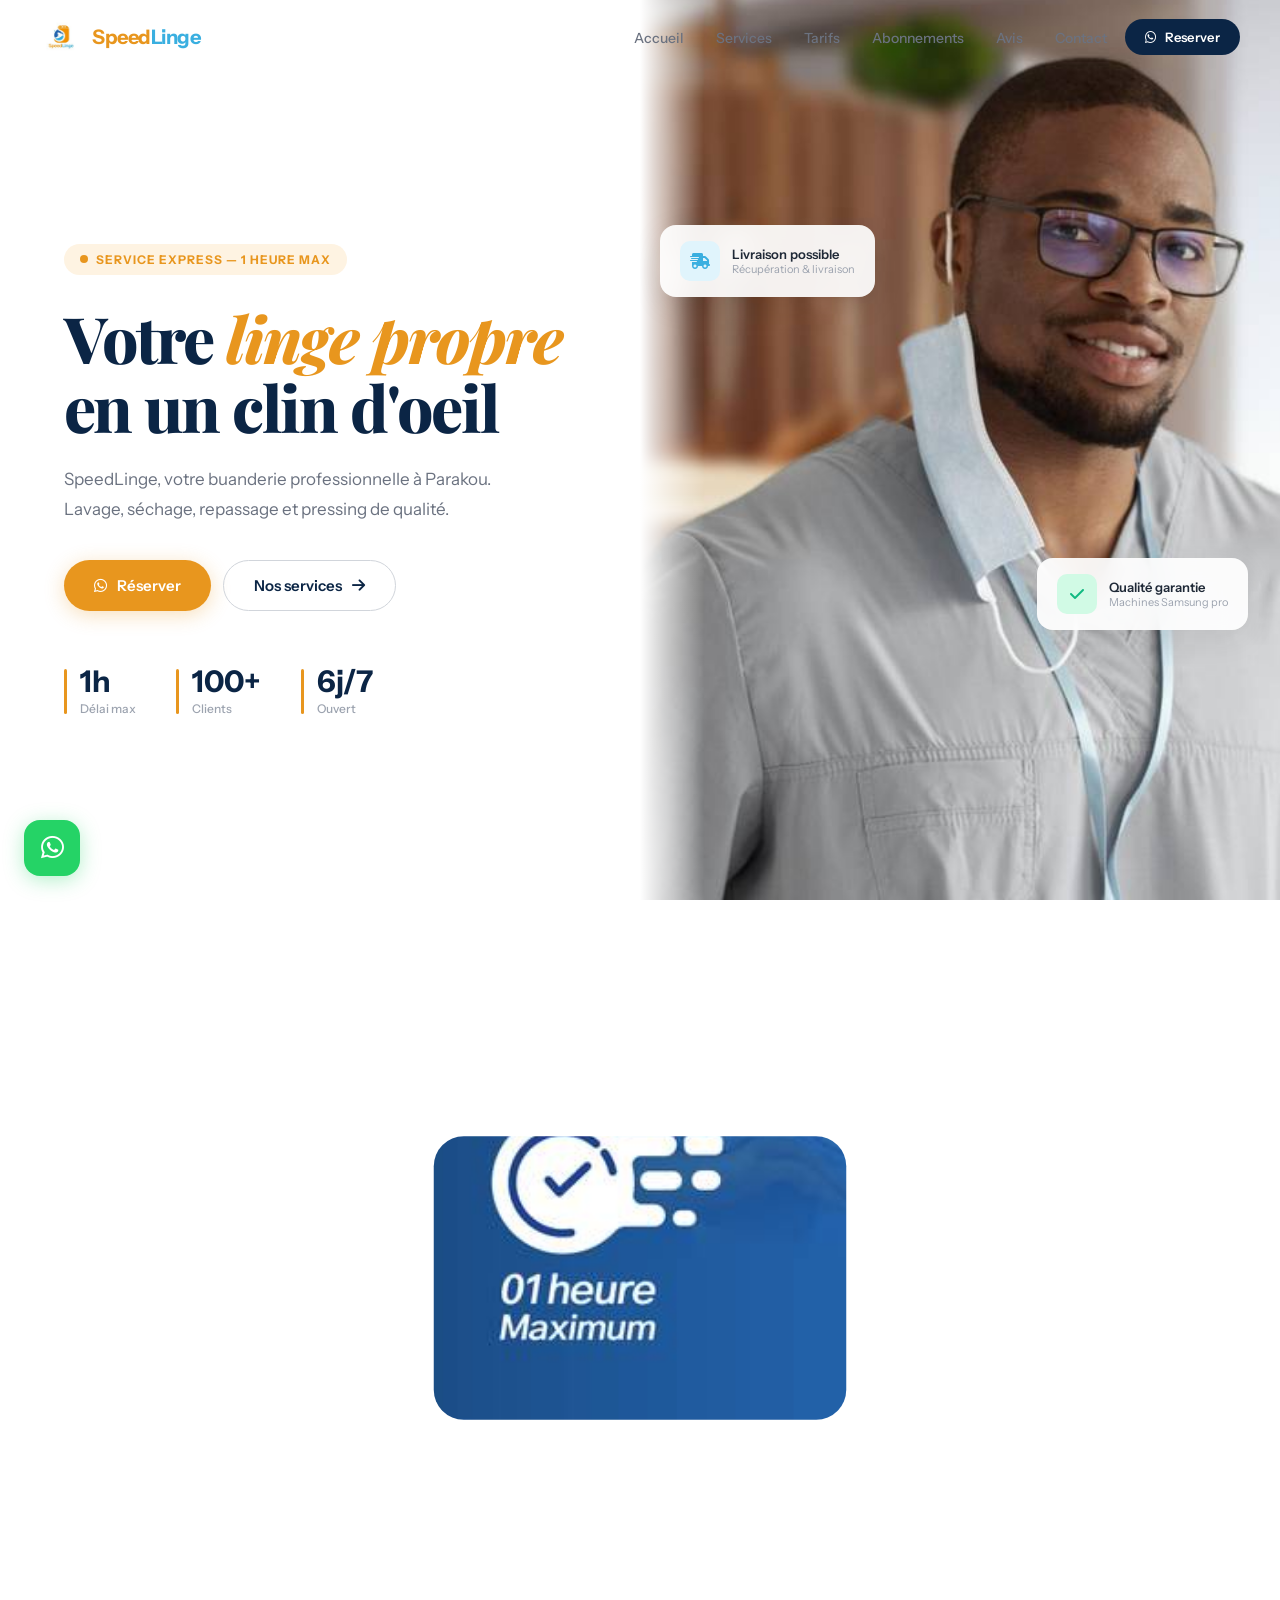
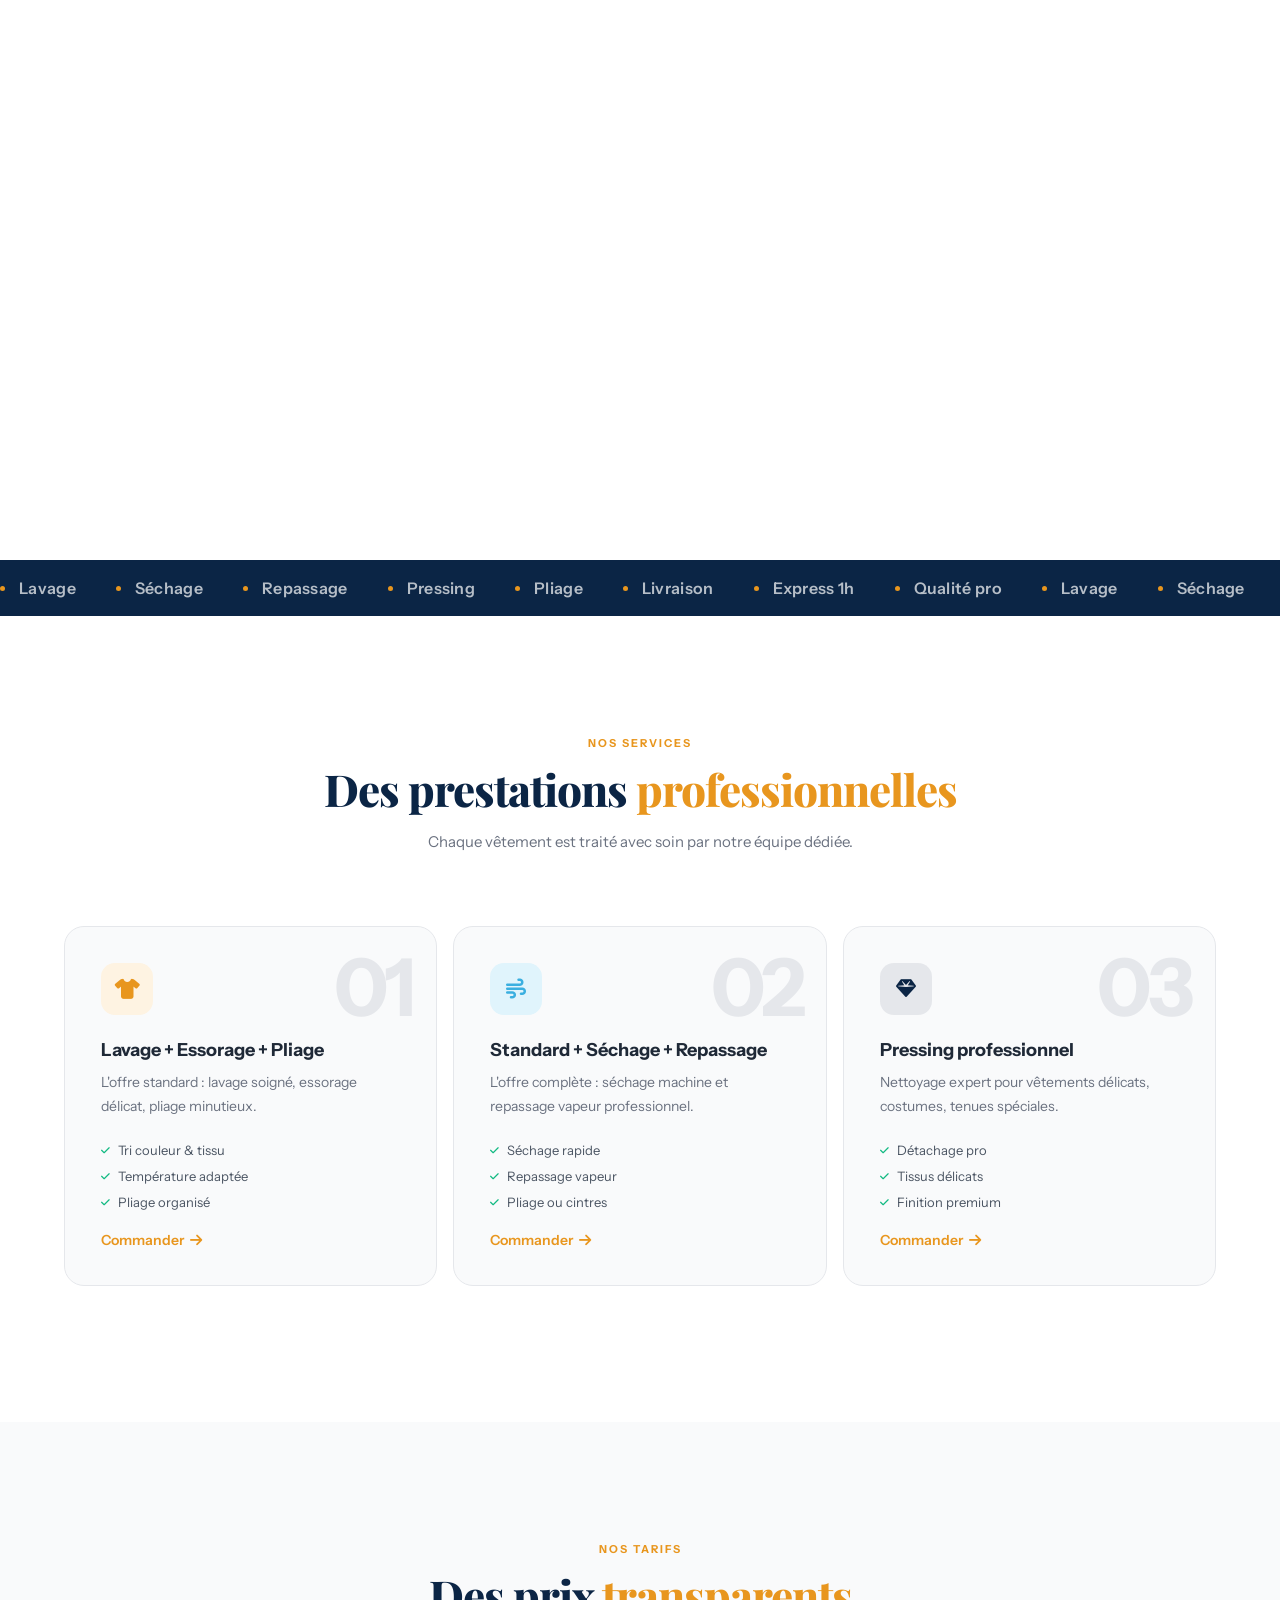
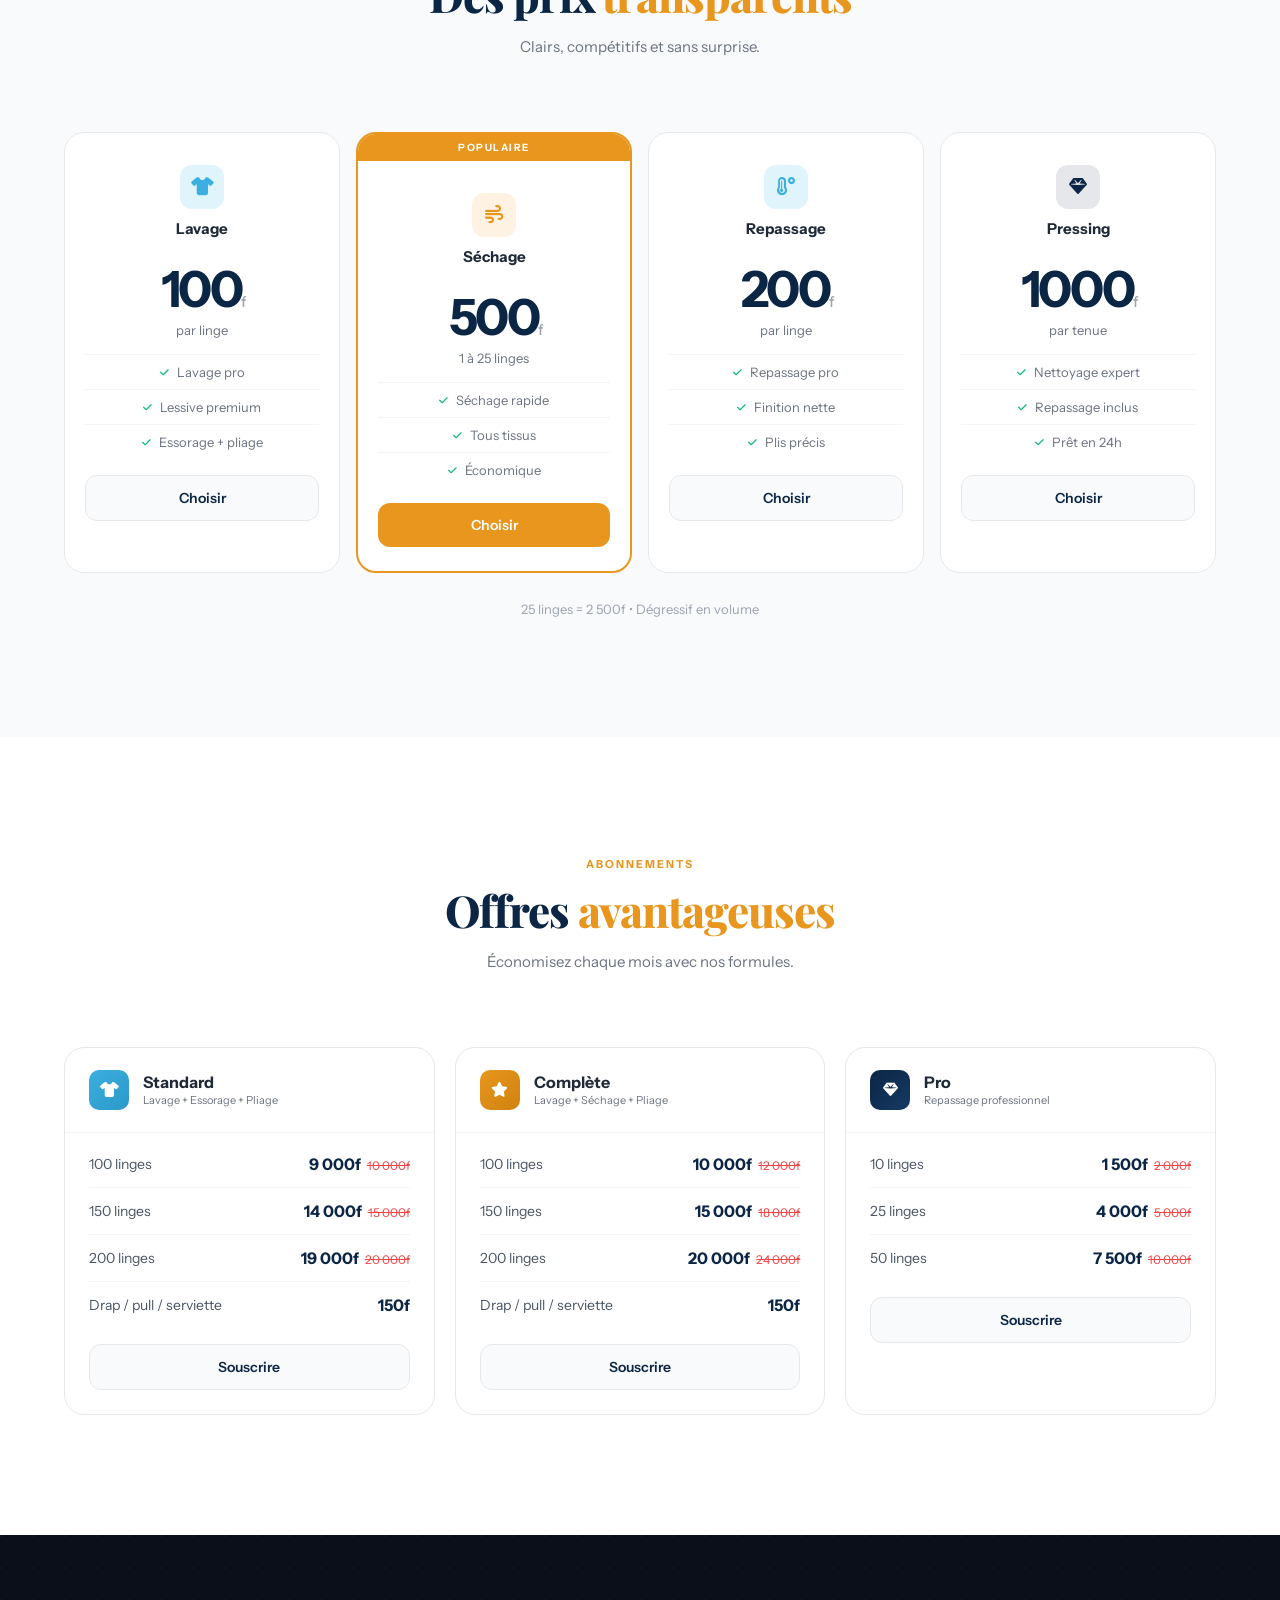
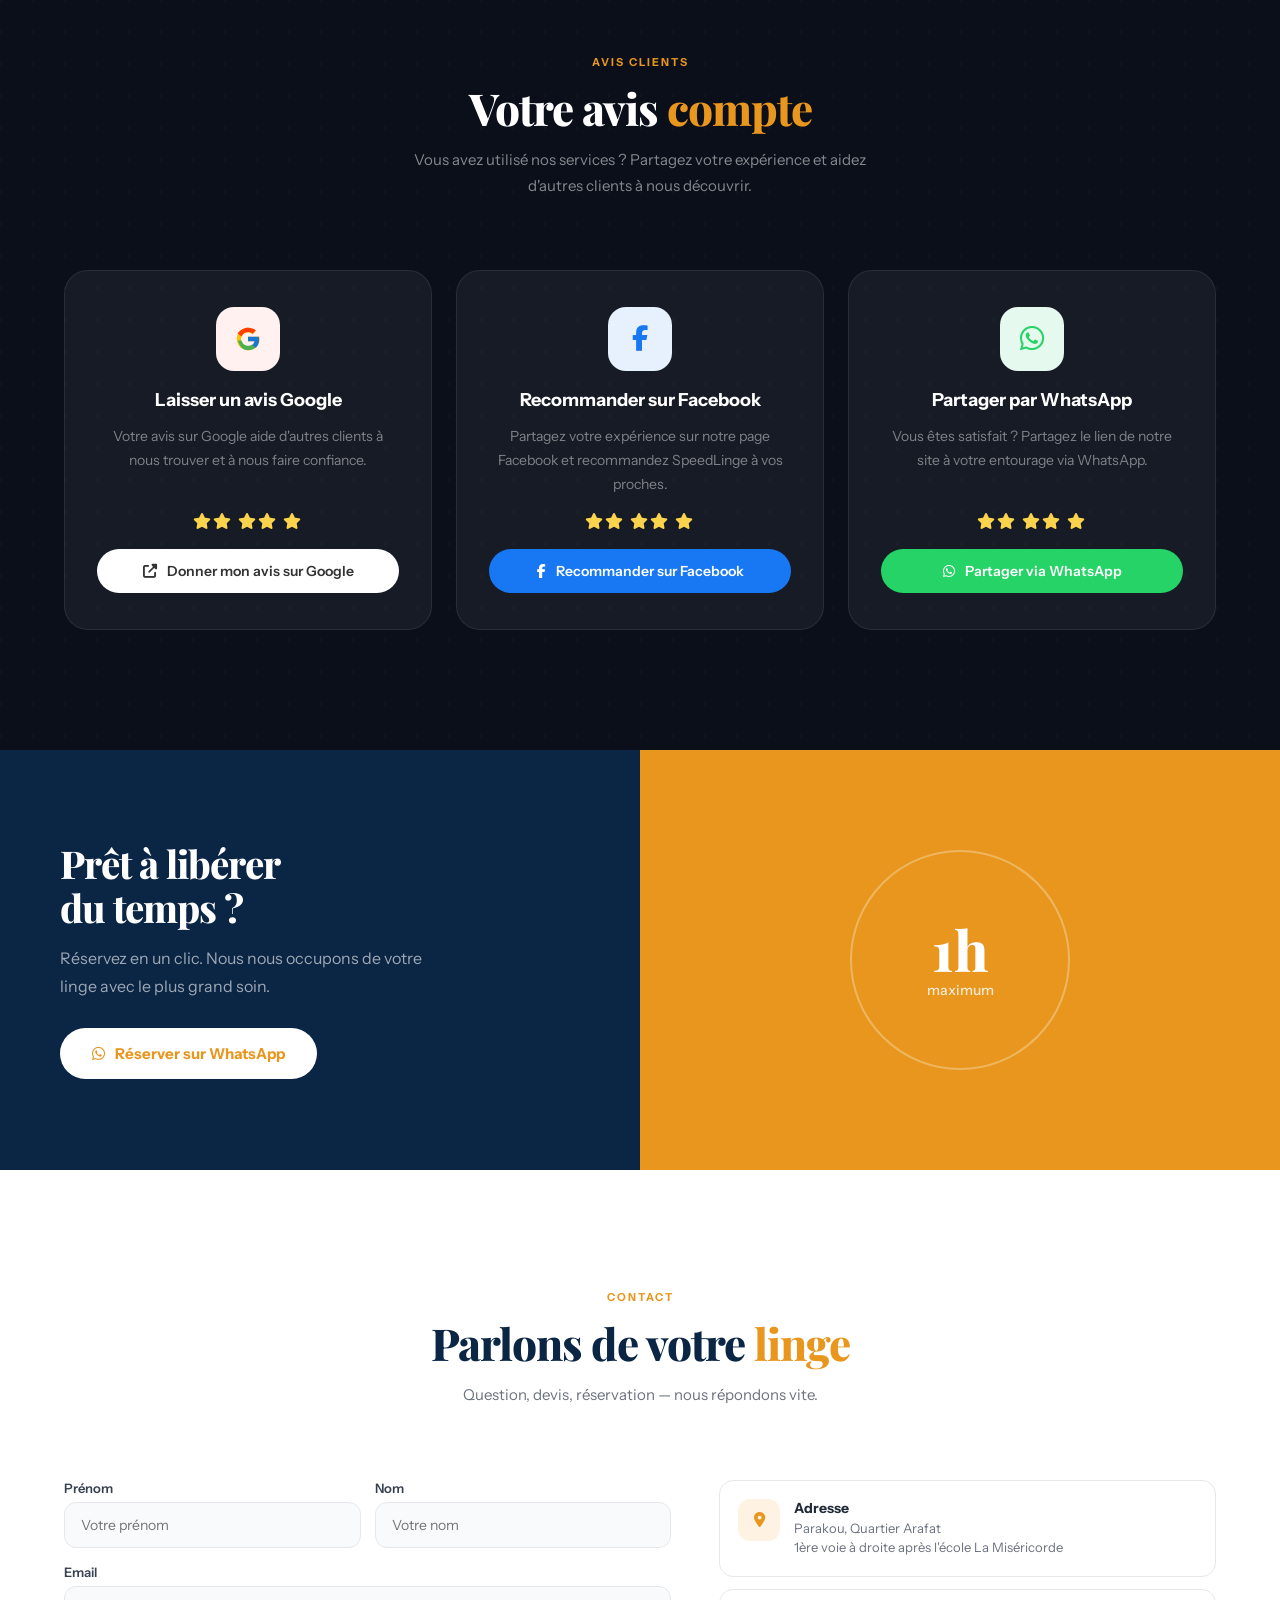
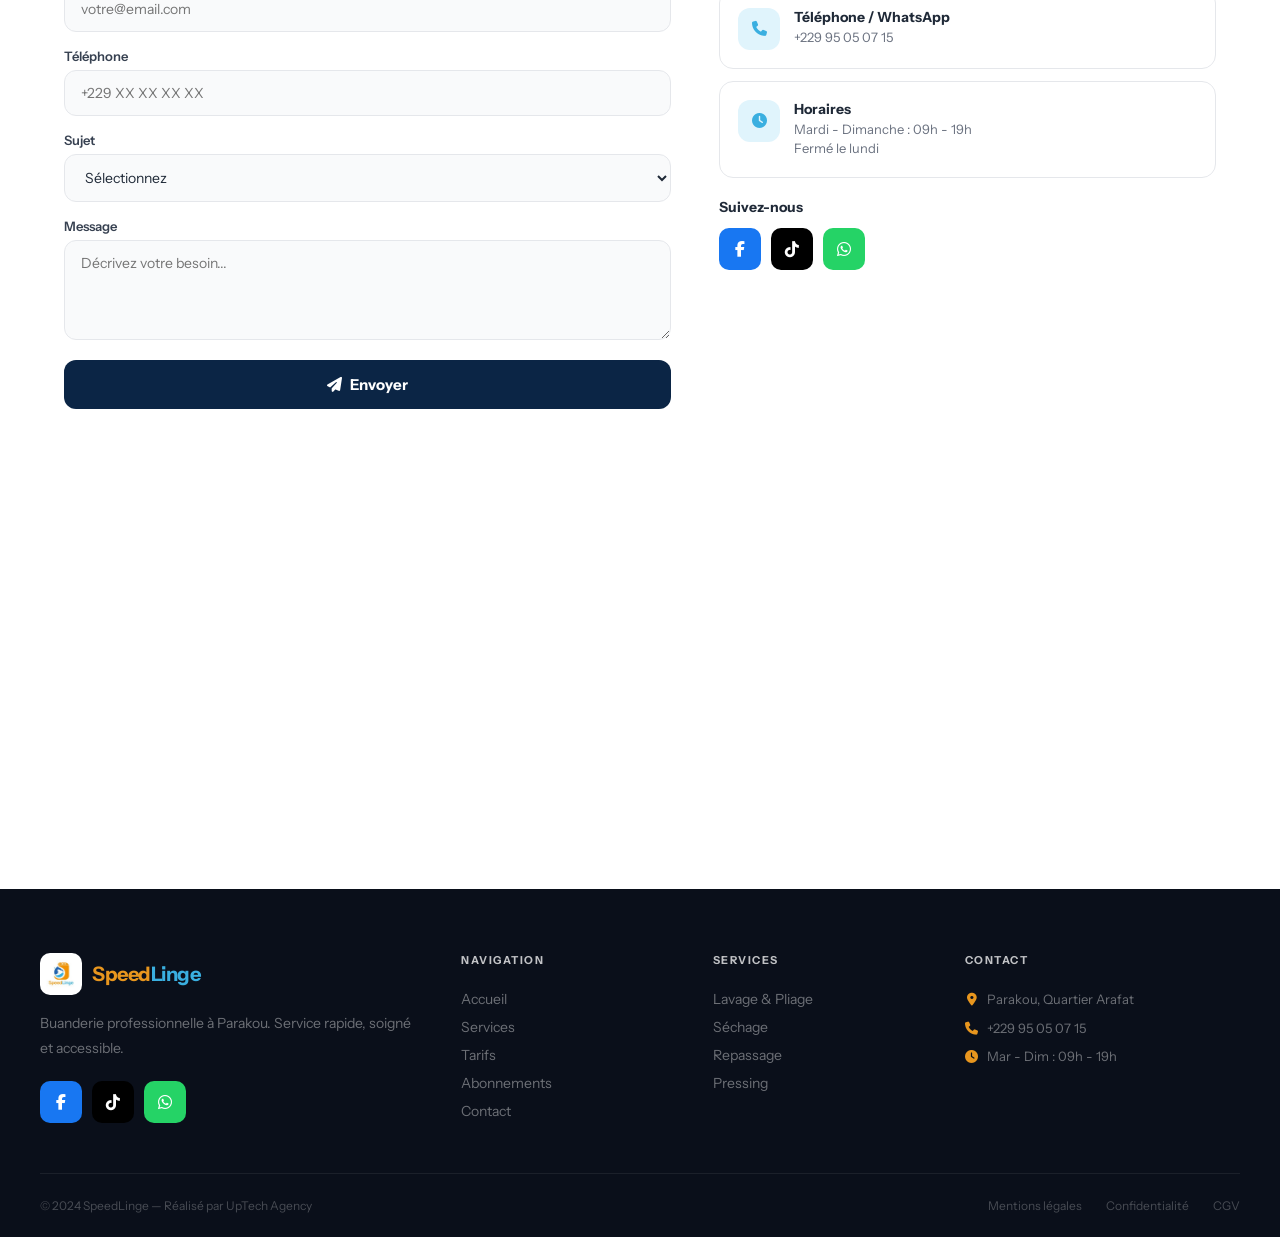
==== index.html @ 25ee7323 "Add complete SEO optimization - Full meta tags (description, keywords, robots, canonical) - Open Gra" ====
<!DOCTYPE html>
<html lang="fr">
<head>
    <meta charset="UTF-8">
    <meta name="viewport" content="width=device-width, initial-scale=1.0">

    <!-- SEO de base -->
    <title>SpeedLinge — Buanderie Professionnelle à Parakou | Lavage, Repassage, Pressing</title>
    <meta name="description" content="SpeedLinge, buanderie professionnelle à Parakou (Quartier Arafat). Lavage, séchage, repassage et pressing express en 1h max. Ouvert mar-dim 09h-19h. Appelez le +229 95 05 07 15.">
    <meta name="keywords" content="buanderie Parakou, lavage linge Parakou, repassage Parakou, pressing Parakou, blanchisserie Bénin, SpeedLinge, laverie Parakou, nettoyage vêtements Parakou">
    <meta name="author" content="SpeedLinge">
    <meta name="robots" content="index, follow">
    <link rel="canonical" href="https://speedlinge.netlify.app/">

    <!-- Open Graph (partage Facebook / WhatsApp) -->
    <meta property="og:type" content="business.business">
    <meta property="og:title" content="SpeedLinge — Buanderie Professionnelle à Parakou">
    <meta property="og:description" content="Lavage, séchage, repassage et pressing express en 1h max à Parakou. Service rapide, soigné et accessible. Réservez via WhatsApp.">
    <meta property="og:image" content="img/banner.jpg">
    <meta property="og:url" content="https://speedlinge.netlify.app/">
    <meta property="og:locale" content="fr_BJ">
    <meta property="og:site_name" content="SpeedLinge">
    <meta property="business:contact_data:street_address" content="Quartier Arafat, 1ère voie à droite après l'école La Miséricorde">
    <meta property="business:contact_data:locality" content="Parakou">
    <meta property="business:contact_data:country_name" content="Bénin">
    <meta property="business:contact_data:phone_number" content="+22995050715">

    <!-- Twitter Card -->
    <meta name="twitter:card" content="summary_large_image">
    <meta name="twitter:title" content="SpeedLinge — Buanderie Professionnelle à Parakou">
    <meta name="twitter:description" content="Lavage, repassage et pressing express en 1h à Parakou. Réservez via WhatsApp.">
    <meta name="twitter:image" content="img/banner.jpg">

    <!-- Géolocalisation -->
    <meta name="geo.region" content="BJ">
    <meta name="geo.placename" content="Parakou, Bénin">
    <meta name="geo.position" content="9.334529841820128;2.6487189933049846">
    <meta name="ICBM" content="9.334529841820128, 2.6487189933049846">

    <!-- Schema.org JSON-LD (rich results Google) -->
    <script type="application/ld+json">
    {
        "@context": "https://schema.org",
        "@type": "LocalBusiness",
        "name": "SpeedLinge",
        "description": "Buanderie professionnelle à Parakou. Lavage, séchage, repassage et pressing express en 1h maximum.",
        "url": "https://speedlinge.netlify.app/",
        "logo": "https://speedlinge.netlify.app/img/logo.jpg",
        "image": "https://speedlinge.netlify.app/img/banner.jpg",
        "telephone": "+22995050715",
        "priceRange": "100f - 1000f",
        "currenciesAccepted": "XOF",
        "paymentAccepted": "Cash, Mobile Money",
        "address": {
            "@type": "PostalAddress",
            "streetAddress": "Quartier Arafat, 1ère voie à droite après l'école La Miséricorde",
            "addressLocality": "Parakou",
            "addressCountry": "BJ"
        },
        "geo": {
            "@type": "GeoCoordinates",
            "latitude": 9.334529841820128,
            "longitude": 2.6487189933049846
        },
        "openingHoursSpecification": [
            {
                "@type": "OpeningHoursSpecification",
                "dayOfWeek": ["Tuesday","Wednesday","Thursday","Friday","Saturday","Sunday"],
                "opens": "09:00",
                "closes": "19:00"
            }
        ],
        "sameAs": [
            "https://www.facebook.com/share/p/16MGniivCP/",
            "https://www.tiktok.com/@speedlinge"
        ],
        "hasMap": "https://www.google.com/maps?q=9.334529841820128,2.6487189933049846"
    }
    </script>

    <!-- Fonts -->
    <link rel="preconnect" href="https://fonts.googleapis.com">
    <link href="https://fonts.googleapis.com/css2?family=Instrument+Sans:wght@400;500;600;700&family=Playfair+Display:ital,wght@0,700;0,800;0,900;1,700;1,800&display=swap" rel="stylesheet">

    <!-- Icons -->
    <link rel="stylesheet" href="https://cdnjs.cloudflare.com/ajax/libs/font-awesome/6.5.0/css/all.min.css">

    <!-- Styles -->
    <link rel="stylesheet" href="css/style.css">

    <!-- Preload images critiques -->
    <link rel="preload" as="image" href="img/promo.jpg">
    <link rel="preload" as="image" href="img/logo.jpg">
</head>
<body>

<!-- ============================================
     NAV
     ============================================ -->
<nav id="nav">
    <div class="nav-c">
        <a href="#top" class="n-logo">
            <div class="n-logo-ic">
                <img src="img/logo.jpg" alt="SpeedLinge Logo">
            </div>
            <div class="n-logo-t"><b>Speed</b><span>Linge</span></div>
        </a>
        <ul class="n-links">
            <li><a href="#top">Accueil</a></li>
            <li><a href="#services">Services</a></li>
            <li><a href="#tarifs">Tarifs</a></li>
            <li><a href="#abo">Abonnements</a></li>
            <li><a href="#avis">Avis</a></li>
            <li><a href="#contact">Contact</a></li>
            <li>
                <a href="https://wa.me/22995050715?text=Bonjour%20SpeedLinge%2C%20reservation."
                   target="_blank"
                   class="n-cta">
                    <i class="fab fa-whatsapp"></i> Reserver
                </a>
            </li>
        </ul>
        <button class="ham" id="ham"><i class="fas fa-bars"></i></button>
    </div>
</nav>

<!-- Overlay + Drawer mobile -->
<div class="m-overlay" id="m-ov"></div>
<div class="m-drawer" id="m-dr">
    <div class="m-drawer-top">
        <div class="n-logo-t"><b>Speed</b><span>Linge</span></div>
        <button class="m-x" id="m-x"><i class="fas fa-xmark"></i></button>
    </div>
    <a href="#top">Accueil</a>
    <a href="#services">Services</a>
    <a href="#tarifs">Tarifs</a>
    <a href="#abo">Abonnements</a>
    <a href="#avis">Avis</a>
    <a href="#contact">Contact</a>
    <a href="https://wa.me/22995050715?text=Bonjour%20SpeedLinge%2C%20reservation."
       target="_blank"
       class="m-cta">
        <i class="fab fa-whatsapp"></i> Reserver
    </a>
</div>

<!-- ============================================
     HERO
     ============================================ -->
<section class="hero" id="top">
    <div class="hero-left">
        <div class="hero-tag">
            <div class="pulse-dot"></div>
            Service express — 1 heure max
        </div>
        <h1>Votre <em>linge propre</em><br>en un clin d'oeil</h1>
        <p class="hero-p">
            SpeedLinge, votre buanderie professionnelle à Parakou.
            Lavage, séchage, repassage et pressing de qualité.
        </p>
        <div class="hero-btns">
            <a href="https://wa.me/22995050715?text=Bonjour%20SpeedLinge%2C%20reservation."
               target="_blank"
               class="btn btn-o">
                <i class="fab fa-whatsapp"></i> Réserver
            </a>
            <a href="#services" class="btn btn-g">
                Nos services <i class="fas fa-arrow-right"></i>
            </a>
        </div>
        <div class="hero-stats">
            <div class="h-stat">
                <div class="h-stat-v">1h</div>
                <div class="h-stat-l">Délai max</div>
            </div>
            <div class="h-stat">
                <div class="h-stat-v">100+</div>
                <div class="h-stat-l">Clients</div>
            </div>
            <div class="h-stat">
                <div class="h-stat-v">6j/7</div>
                <div class="h-stat-l">Ouvert</div>
            </div>
        </div>
    </div>

    <div class="hero-right">
        <div class="hero-img-wrap">
            <img class="hero-img" src="img/promo.jpg" alt="SpeedLinge - Service professionnel">
            <div class="hero-img-overlay"></div>
        </div>
        <div class="hero-float f1">
            <div class="hf-ic green"><i class="fas fa-check"></i></div>
            <div>
                <div class="hf-t">Qualité garantie</div>
                <div class="hf-s">Machines Samsung pro</div>
            </div>
        </div>
        <div class="hero-float f2">
            <div class="hf-ic blue"><i class="fas fa-truck-fast"></i></div>
            <div>
                <div class="hf-t">Livraison possible</div>
                <div class="hf-s">Récupération & livraison</div>
            </div>
        </div>
    </div>
</section>

<!-- ============================================
     SCROLL REVEAL
     ============================================ -->
<div class="sr-section" id="sr">
    <div class="sr-sticky">
        <div class="sr-frame">
            <img class="sr-img"
                 id="sr-img"
                 src="img/banner.jpg"
                 alt="SpeedLinge - Service de Lavage et Repassage"
                 loading="lazy">
            <div class="sr-over" id="sr-over">
                <h2>Un service qui change<br>votre quotidien</h2>
                <p>Machines professionnelles, produits premium, équipe dédiée. Votre linge mérite le meilleur.</p>
                <div class="sr-badge"><i class="fas fa-stopwatch"></i> 01h maximum</div>
            </div>
        </div>
    </div>
</div>

<!-- ============================================
     MARQUEE
     ============================================ -->
<div class="marquee">
    <div class="mq-track">
        <div class="mq-item"><span class="d"></span>Lavage</div>
        <div class="mq-item"><span class="d"></span>Séchage</div>
        <div class="mq-item"><span class="d"></span>Repassage</div>
        <div class="mq-item"><span class="d"></span>Pressing</div>
        <div class="mq-item"><span class="d"></span>Pliage</div>
        <div class="mq-item"><span class="d"></span>Livraison</div>
        <div class="mq-item"><span class="d"></span>Express 1h</div>
        <div class="mq-item"><span class="d"></span>Qualité pro</div>
        <!-- Duplicate pour boucle infinie -->
        <div class="mq-item"><span class="d"></span>Lavage</div>
        <div class="mq-item"><span class="d"></span>Séchage</div>
        <div class="mq-item"><span class="d"></span>Repassage</div>
        <div class="mq-item"><span class="d"></span>Pressing</div>
        <div class="mq-item"><span class="d"></span>Pliage</div>
        <div class="mq-item"><span class="d"></span>Livraison</div>
        <div class="mq-item"><span class="d"></span>Express 1h</div>
        <div class="mq-item"><span class="d"></span>Qualité pro</div>
    </div>
</div>

<!-- ============================================
     SERVICES
     ============================================ -->
<section class="sec" id="services">
    <div class="ctn">
        <div class="sec-top">
            <div class="sec-tag">Nos services</div>
            <h2 class="sec-h">Des prestations <span class="o">professionnelles</span></h2>
            <p class="sec-p">Chaque vêtement est traité avec soin par notre équipe dédiée.</p>
        </div>
        <div class="bento">
            <!-- Service 01 -->
            <div class="b-card b1 rv">
                <div class="b-num">01</div>
                <div class="b-ic o"><i class="fas fa-shirt"></i></div>
                <h3>Lavage + Essorage + Pliage</h3>
                <p>L'offre standard : lavage soigné, essorage délicat, pliage minutieux.</p>
                <ul class="b-feat">
                    <li><i class="fas fa-check"></i>Tri couleur & tissu</li>
                    <li><i class="fas fa-check"></i>Température adaptée</li>
                    <li><i class="fas fa-check"></i>Pliage organisé</li>
                </ul>
                <a href="https://wa.me/22995050715?text=Option%20standard%20SVP"
                   target="_blank"
                   class="b-link">
                    Commander <i class="fas fa-arrow-right"></i>
                </a>
            </div>
            <!-- Service 02 -->
            <div class="b-card b2 rv d1">
                <div class="b-num">02</div>
                <div class="b-ic b"><i class="fas fa-wind"></i></div>
                <h3>Standard + Séchage + Repassage</h3>
                <p>L'offre complète : séchage machine et repassage vapeur professionnel.</p>
                <ul class="b-feat">
                    <li><i class="fas fa-check"></i>Séchage rapide</li>
                    <li><i class="fas fa-check"></i>Repassage vapeur</li>
                    <li><i class="fas fa-check"></i>Pliage ou cintres</li>
                </ul>
                <a href="https://wa.me/22995050715?text=Option%20complete%20SVP"
                   target="_blank"
                   class="b-link">
                    Commander <i class="fas fa-arrow-right"></i>
                </a>
            </div>
            <!-- Service 03 -->
            <div class="b-card b3 rv d2">
                <div class="b-num">03</div>
                <div class="b-ic d"><i class="fas fa-gem"></i></div>
                <h3>Pressing professionnel</h3>
                <p>Nettoyage expert pour vêtements délicats, costumes, tenues spéciales.</p>
                <ul class="b-feat">
                    <li><i class="fas fa-check"></i>Détachage pro</li>
                    <li><i class="fas fa-check"></i>Tissus délicats</li>
                    <li><i class="fas fa-check"></i>Finition premium</li>
                </ul>
                <a href="https://wa.me/22995050715?text=Pressing%20SVP"
                   target="_blank"
                   class="b-link">
                    Commander <i class="fas fa-arrow-right"></i>
                </a>
            </div>
        </div>
    </div>
</section>

<!-- ============================================
     TARIFS
     ============================================ -->
<section class="sec bg-s" id="tarifs">
    <div class="ctn">
        <div class="sec-top">
            <div class="sec-tag">Nos tarifs</div>
            <h2 class="sec-h">Des prix <span class="o">transparents</span></h2>
            <p class="sec-p">Clairs, compétitifs et sans surprise.</p>
        </div>
        <div class="pr-grid">
            <!-- Lavage -->
            <div class="pr-c rv">
                <div class="pr-top">
                    <div class="pr-ic"><i class="fas fa-shirt"></i></div>
                    <h3>Lavage</h3>
                </div>
                <div class="pr-price">
                    <div class="pr-v">100<span class="pr-u">f</span></div>
                    <div class="pr-per">par linge</div>
                </div>
                <ul class="pr-list">
                    <li><i class="fas fa-check"></i>Lavage pro</li>
                    <li><i class="fas fa-check"></i>Lessive premium</li>
                    <li><i class="fas fa-check"></i>Essorage + pliage</li>
                </ul>
                <div class="pr-btn-w">
                    <a href="https://wa.me/22995050715?text=Lavage%20SVP"
                       target="_blank"
                       class="pr-btn pr-ghost">Choisir</a>
                </div>
            </div>
            <!-- Séchage (populaire) -->
            <div class="pr-c pop rv d1">
                <div class="pr-pop">POPULAIRE</div>
                <div class="pr-top">
                    <div class="pr-ic" style="background:var(--orange-l);color:var(--orange)">
                        <i class="fas fa-wind"></i>
                    </div>
                    <h3>Séchage</h3>
                </div>
                <div class="pr-price">
                    <div class="pr-v">500<span class="pr-u">f</span></div>
                    <div class="pr-per">1 à 25 linges</div>
                </div>
                <ul class="pr-list">
                    <li><i class="fas fa-check"></i>Séchage rapide</li>
                    <li><i class="fas fa-check"></i>Tous tissus</li>
                    <li><i class="fas fa-check"></i>Économique</li>
                </ul>
                <div class="pr-btn-w">
                    <a href="https://wa.me/22995050715?text=S%C3%A9chage%20SVP"
                       target="_blank"
                       class="pr-btn pr-fill">Choisir</a>
                </div>
            </div>
            <!-- Repassage -->
            <div class="pr-c rv d2">
                <div class="pr-top">
                    <div class="pr-ic"><i class="fas fa-temperature-high"></i></div>
                    <h3>Repassage</h3>
                </div>
                <div class="pr-price">
                    <div class="pr-v">200<span class="pr-u">f</span></div>
                    <div class="pr-per">par linge</div>
                </div>
                <ul class="pr-list">
                    <li><i class="fas fa-check"></i>Repassage pro</li>
                    <li><i class="fas fa-check"></i>Finition nette</li>
                    <li><i class="fas fa-check"></i>Plis précis</li>
                </ul>
                <div class="pr-btn-w">
                    <a href="https://wa.me/22995050715?text=Repassage%20SVP"
                       target="_blank"
                       class="pr-btn pr-ghost">Choisir</a>
                </div>
            </div>
            <!-- Pressing -->
            <div class="pr-c rv d3">
                <div class="pr-top">
                    <div class="pr-ic" style="background:var(--g2);color:var(--navy)">
                        <i class="fas fa-gem"></i>
                    </div>
                    <h3>Pressing</h3>
                </div>
                <div class="pr-price">
                    <div class="pr-v">1000<span class="pr-u">f</span></div>
                    <div class="pr-per">par tenue</div>
                </div>
                <ul class="pr-list">
                    <li><i class="fas fa-check"></i>Nettoyage expert</li>
                    <li><i class="fas fa-check"></i>Repassage inclus</li>
                    <li><i class="fas fa-check"></i>Prêt en 24h</li>
                </ul>
                <div class="pr-btn-w">
                    <a href="https://wa.me/22995050715?text=Pressing%20SVP"
                       target="_blank"
                       class="pr-btn pr-ghost">Choisir</a>
                </div>
            </div>
        </div>
        <p class="pr-note">25 linges = 2 500f &bull; Dégressif en volume</p>
    </div>
</section>

<!-- ============================================
     ABONNEMENTS
     ============================================ -->
<section class="sec" id="abo">
    <div class="ctn">
        <div class="sec-top">
            <div class="sec-tag">Abonnements</div>
            <h2 class="sec-h">Offres <span class="o">avantageuses</span></h2>
            <p class="sec-p">Économisez chaque mois avec nos formules.</p>
        </div>
        <div class="abo-g">
            <!-- Standard -->
            <div class="abo-c rv">
                <div class="abo-h">
                    <div class="abo-ic ab"><i class="fas fa-shirt"></i></div>
                    <div>
                        <h3>Standard</h3>
                        <span>Lavage + Essorage + Pliage</span>
                    </div>
                </div>
                <div class="abo-b">
                    <div class="abo-r">
                        <span class="abo-l">100 linges</span>
                        <div><span class="abo-v">9 000f</span><span class="abo-old">10 000f</span></div>
                    </div>
                    <div class="abo-r">
                        <span class="abo-l">150 linges</span>
                        <div><span class="abo-v">14 000f</span><span class="abo-old">15 000f</span></div>
                    </div>
                    <div class="abo-r">
                        <span class="abo-l">200 linges</span>
                        <div><span class="abo-v">19 000f</span><span class="abo-old">20 000f</span></div>
                    </div>
                    <div class="abo-r">
                        <span class="abo-l">Drap / pull / serviette</span>
                        <div><span class="abo-v">150f</span></div>
                    </div>
                    <a href="https://wa.me/22995050715?text=Abo%20Standard"
                       target="_blank"
                       class="abo-btn">Souscrire</a>
                </div>
            </div>
            <!-- Complète -->
            <div class="abo-c rv d1">
                <div class="abo-h">
                    <div class="abo-ic ao"><i class="fas fa-star"></i></div>
                    <div>
                        <h3>Complète</h3>
                        <span>Lavage + Séchage + Pliage</span>
                    </div>
                </div>
                <div class="abo-b">
                    <div class="abo-r">
                        <span class="abo-l">100 linges</span>
                        <div><span class="abo-v">10 000f</span><span class="abo-old">12 000f</span></div>
                    </div>
                    <div class="abo-r">
                        <span class="abo-l">150 linges</span>
                        <div><span class="abo-v">15 000f</span><span class="abo-old">18 000f</span></div>
                    </div>
                    <div class="abo-r">
                        <span class="abo-l">200 linges</span>
                        <div><span class="abo-v">20 000f</span><span class="abo-old">24 000f</span></div>
                    </div>
                    <div class="abo-r">
                        <span class="abo-l">Drap / pull / serviette</span>
                        <div><span class="abo-v">150f</span></div>
                    </div>
                    <a href="https://wa.me/22995050715?text=Abo%20Complet"
                       target="_blank"
                       class="abo-btn">Souscrire</a>
                </div>
            </div>
            <!-- Pro -->
            <div class="abo-c rv d2">
                <div class="abo-h">
                    <div class="abo-ic ad"><i class="fas fa-gem"></i></div>
                    <div>
                        <h3>Pro</h3>
                        <span>Repassage professionnel</span>
                    </div>
                </div>
                <div class="abo-b">
                    <div class="abo-r">
                        <span class="abo-l">10 linges</span>
                        <div><span class="abo-v">1 500f</span><span class="abo-old">2 000f</span></div>
                    </div>
                    <div class="abo-r">
                        <span class="abo-l">25 linges</span>
                        <div><span class="abo-v">4 000f</span><span class="abo-old">5 000f</span></div>
                    </div>
                    <div class="abo-r">
                        <span class="abo-l">50 linges</span>
                        <div><span class="abo-v">7 500f</span><span class="abo-old">10 000f</span></div>
                    </div>
                    <a href="https://wa.me/22995050715?text=Abo%20Pro"
                       target="_blank"
                       class="abo-btn">Souscrire</a>
                </div>
            </div>
        </div>
    </div>
</section>

<!-- ============================================
     AVIS CLIENTS
     ============================================ -->
<section class="sec testi" id="avis">
    <div class="testi-pat"></div>
    <div class="ctn">
        <div class="sec-top">
            <div class="sec-tag" style="color:var(--orange)">Avis clients</div>
            <h2 class="sec-h" style="color:#fff">Votre avis <span class="o">compte</span></h2>
            <p class="sec-p" style="color:rgba(255,255,255,.5)">
                Vous avez utilisé nos services ? Partagez votre expérience et aidez d'autres clients à nous découvrir.
            </p>
        </div>
        <div class="review-grid rv">
            <!-- Carte Google -->
            <div class="review-card">
                <div class="review-icon" style="background:#fff1f0">
                    <svg width="28" height="28" viewBox="0 0 48 48" fill="none" xmlns="http://www.w3.org/2000/svg">
                        <path d="M43.6 20.1H24v7.6h11.2c-1.1 5.4-5.8 9.3-11.2 9.3-6.6 0-12-5.4-12-12s5.4-12 12-12c3 0 5.7 1.1 7.8 2.9l5.7-5.7C33.9 6.7 29.2 4.8 24 4.8 13.4 4.8 4.8 13.4 4.8 24S13.4 43.2 24 43.2c11 0 20-8 20-19.2 0-1-.1-2-.4-3.9z" fill="#FFC107"/>
                        <path d="M6.3 14.7l6.6 4.8C14.5 15.5 18.9 12 24 12c3 0 5.7 1.1 7.8 2.9l5.7-5.7C33.9 6.7 29.2 4.8 24 4.8c-7.5 0-14 4.3-17.7 9.9z" fill="#FF3D00"/>
                        <path d="M24 43.2c5.1 0 9.7-1.8 13.2-4.8l-6.1-5.1c-2 1.4-4.5 2.2-7.1 2.2-5.3 0-9.9-3.8-11.1-9H6.7C10.2 38.7 16.6 43.2 24 43.2z" fill="#4CAF50"/>
                        <path d="M43.6 20.1H24v7.6h11.2c-.5 2.6-2 4.9-4.1 6.4l6.1 5.1c3.6-3.3 5.8-8.3 5.8-14.1 0-1-.1-2-.4-3.9-.1-.4-.1-.7 0-1.1z" fill="#1976D2"/>
                    </svg>
                </div>
                <h3>Laisser un avis Google</h3>
                <p>Votre avis sur Google aide d'autres clients à nous trouver et à nous faire confiance.</p>
                <div class="review-stars">
                    <i class="fas fa-star"></i><i class="fas fa-star"></i>
                    <i class="fas fa-star"></i><i class="fas fa-star"></i>
                    <i class="fas fa-star"></i>
                </div>
                <a href="https://www.google.com/maps?q=9.334529841820128,2.6487189933049846"
                   target="_blank"
                   class="review-btn review-btn-google">
                    <i class="fas fa-external-link-alt"></i> Donner mon avis sur Google
                </a>
            </div>

            <!-- Carte Facebook -->
            <div class="review-card">
                <div class="review-icon" style="background:#e7f0fd">
                    <i class="fab fa-facebook-f" style="font-size:26px;color:#1877F2"></i>
                </div>
                <h3>Recommander sur Facebook</h3>
                <p>Partagez votre expérience sur notre page Facebook et recommandez SpeedLinge à vos proches.</p>
                <div class="review-stars">
                    <i class="fas fa-star"></i><i class="fas fa-star"></i>
                    <i class="fas fa-star"></i><i class="fas fa-star"></i>
                    <i class="fas fa-star"></i>
                </div>
                <a href="https://www.facebook.com/share/p/16MGniivCP/"
                   target="_blank"
                   class="review-btn review-btn-fb">
                    <i class="fab fa-facebook-f"></i> Recommander sur Facebook
                </a>
            </div>

            <!-- Carte WhatsApp -->
            <div class="review-card">
                <div class="review-icon" style="background:#e6f9ee">
                    <i class="fab fa-whatsapp" style="font-size:28px;color:#25D366"></i>
                </div>
                <h3>Partager par WhatsApp</h3>
                <p>Vous êtes satisfait ? Partagez le lien de notre site à votre entourage via WhatsApp.</p>
                <div class="review-stars">
                    <i class="fas fa-star"></i><i class="fas fa-star"></i>
                    <i class="fas fa-star"></i><i class="fas fa-star"></i>
                    <i class="fas fa-star"></i>
                </div>
                <a href="https://wa.me/?text=Je%20vous%20recommande%20SpeedLinge%2C%20buanderie%20professionnelle%20%C3%A0%20Parakou%20%F0%9F%91%8D%20%3A%20https%3A%2F%2Ftokponwe10.github.io%2FSpeedLinge%2F"
                   target="_blank"
                   class="review-btn review-btn-wa">
                    <i class="fab fa-whatsapp"></i> Partager via WhatsApp
                </a>
            </div>
        </div>
    </div>
</section>

<!-- ============================================
     CTA
     ============================================ -->
<section class="cta">
    <div class="cta-inner">
        <div class="cta-left">
            <h2>Prêt à libérer<br>du temps ?</h2>
            <p>Réservez en un clic. Nous nous occupons de votre linge avec le plus grand soin.</p>
            <a href="https://wa.me/22995050715?text=Bonjour%20SpeedLinge%2C%20reservation."
               target="_blank"
               class="btn-w">
                <i class="fab fa-whatsapp"></i> Réserver sur WhatsApp
            </a>
        </div>
        <div class="cta-right">
            <div class="cta-circle">
                <div class="big">1h</div>
                <div class="sub">maximum</div>
            </div>
        </div>
    </div>
</section>

<!-- ============================================
     CONTACT
     ============================================ -->
<section class="sec" id="contact">
    <div class="ctn">
        <div class="sec-top">
            <div class="sec-tag">Contact</div>
            <h2 class="sec-h">Parlons de votre <span class="o">linge</span></h2>
            <p class="sec-p">Question, devis, réservation — nous répondons vite.</p>
        </div>
        <div class="ct-grid">
            <form class="ct-form rv">
                <div class="ct-row">
                    <div class="ff">
                        <label>Prénom</label>
                        <input type="text" placeholder="Votre prénom">
                    </div>
                    <div class="ff">
                        <label>Nom</label>
                        <input type="text" placeholder="Votre nom">
                    </div>
                </div>
                <div class="ff">
                    <label>Email</label>
                    <input type="email" placeholder="votre@email.com">
                </div>
                <div class="ff">
                    <label>Téléphone</label>
                    <input type="tel" placeholder="+229 XX XX XX XX">
                </div>
                <div class="ff">
                    <label>Sujet</label>
                    <select>
                        <option value="">Sélectionnez</option>
                        <option>Réservation</option>
                        <option>Information</option>
                        <option>Devis</option>
                        <option>Autre</option>
                    </select>
                </div>
                <div class="ff">
                    <label>Message</label>
                    <textarea placeholder="Décrivez votre besoin..."></textarea>
                </div>
                <button type="submit" class="ct-sub">
                    <i class="fas fa-paper-plane"></i> Envoyer
                </button>
            </form>

            <div class="ct-info rv d1">
                <div class="ci">
                    <div class="ci-ic o"><i class="fas fa-location-dot"></i></div>
                    <div>
                        <h4>Adresse</h4>
                        <p>Parakou, Quartier Arafat<br>1ère voie à droite après l'école La Miséricorde</p>
                    </div>
                </div>
                <div class="ci">
                    <div class="ci-ic b"><i class="fas fa-phone"></i></div>
                    <div>
                        <h4>Téléphone / WhatsApp</h4>
                        <p>+229 95 05 07 15</p>
                    </div>
                </div>
                <div class="ci">
                    <div class="ci-ic b"><i class="fas fa-clock"></i></div>
                    <div>
                        <h4>Horaires</h4>
                        <p>Mardi - Dimanche : 09h - 19h<br>Fermé le lundi</p>
                    </div>
                </div>
                <div class="soc-w">
                    <h4>Suivez-nous</h4>
                    <div class="socs">
                        <a href="https://www.facebook.com/share/p/16MGniivCP/" target="_blank" class="sc fb">
                            <i class="fab fa-facebook-f"></i>
                        </a>
                        <a href="https://www.tiktok.com/@speedlinge" target="_blank" class="sc tt">
                            <i class="fab fa-tiktok"></i>
                        </a>
                        <a href="https://wa.me/22995050715" target="_blank" class="sc wa">
                            <i class="fab fa-whatsapp"></i>
                        </a>
                    </div>
                </div>
            </div>
        </div>
    </div>
</section>

<!-- ============================================
     CARTE
     ============================================ -->
<div class="map">
    <iframe src="https://www.google.com/maps?q=9.334529841820128,2.6487189933049846&z=17&output=embed"
            allowfullscreen=""
            loading="lazy">
    </iframe>
</div>

<!-- ============================================
     FOOTER
     ============================================ -->
<footer>
    <div class="ft-grid">
        <div class="ft-about">
            <div class="n-logo">
                <div class="n-logo-ic">
                    <img src="img/logo.jpg" alt="SpeedLinge Logo">
                </div>
                <div class="n-logo-t"><b>Speed</b><span>Linge</span></div>
            </div>
            <p>Buanderie professionnelle à Parakou. Service rapide, soigné et accessible.</p>
            <div class="socs">
                <a href="https://www.facebook.com/share/p/16MGniivCP/" target="_blank" class="sc fb">
                    <i class="fab fa-facebook-f"></i>
                </a>
                <a href="https://www.tiktok.com/@speedlinge" target="_blank" class="sc tt">
                    <i class="fab fa-tiktok"></i>
                </a>
                <a href="https://wa.me/22995050715" target="_blank" class="sc wa">
                    <i class="fab fa-whatsapp"></i>
                </a>
            </div>
        </div>
        <div class="ft-links">
            <h5>Navigation</h5>
            <a href="#top">Accueil</a>
            <a href="#services">Services</a>
            <a href="#tarifs">Tarifs</a>
            <a href="#abo">Abonnements</a>
            <a href="#contact">Contact</a>
        </div>
        <div class="ft-links">
            <h5>Services</h5>
            <a href="#services">Lavage & Pliage</a>
            <a href="#services">Séchage</a>
            <a href="#services">Repassage</a>
            <a href="#services">Pressing</a>
        </div>
        <div class="ft-ct">
            <h5>Contact</h5>
            <p><i class="fas fa-location-dot"></i>Parakou, Quartier Arafat</p>
            <p><i class="fas fa-phone"></i>+229 95 05 07 15</p>
            <p><i class="fas fa-clock"></i>Mar - Dim : 09h - 19h</p>
        </div>
    </div>
    <div class="ft-bot">
        <p>&copy; 2024 SpeedLinge — Réalisé par
            <a href="https://tokponwe10.github.io/uptech-agency/" target="_blank">UpTech Agency</a>
        </p>
        <div class="ft-leg">
            <a href="mentions-legales.html">Mentions légales</a>
            <a href="mentions-legales.html">Confidentialité</a>
            <a href="mentions-legales.html">CGV</a>
        </div>
    </div>
</footer>

<!-- Bouton WhatsApp flottant -->
<a href="https://wa.me/22995050715" target="_blank" class="waf">
    <i class="fab fa-whatsapp"></i>
</a>

<!-- Bouton retour en haut -->
<button class="btt" id="btt">
    <i class="fas fa-arrow-up"></i>
</button>

<!-- Scripts -->
<script src="js/main.js"></script>

</body>
</html>
---- css/style.css ----
/* ============================================
   SPEEDLINGE — Feuille de styles principale
   ============================================ */

/* === VARIABLES === */
:root {
    --orange:   #E8961E;
    --orange-d: #CF830F;
    --orange-l: #FEF3E2;
    --navy:     #0B2545;
    --navy-l:   #163A64;
    --sky:      #3AAFE0;
    --sky-l:    #E0F4FC;
    --dark:     #0A0F1A;
    --g9: #111827;
    --g8: #1F2937;
    --g7: #374151;
    --g6: #4B5563;
    --g5: #6B7280;
    --g4: #9CA3AF;
    --g3: #D1D5DB;
    --g2: #E5E7EB;
    --g1: #F3F4F6;
    --g0: #F9FAFB;
    --w:  #fff;
    --ok: #10B981;
    --r:  16px;
}

/* === RESET === */
*, *::before, *::after {
    margin: 0;
    padding: 0;
    box-sizing: border-box;
}

html {
    scroll-behavior: smooth;
    -webkit-font-smoothing: antialiased;
}

body {
    font-family: 'Instrument Sans', system-ui, sans-serif;
    color: var(--g8);
    background: var(--w);
    overflow-x: hidden;
}

img {
    display: block;
    max-width: 100%;
}

.ctn {
    max-width: 1200px;
    margin: 0 auto;
    padding: 0 24px;
}

/* ============================================
   NAV
   ============================================ */
nav {
    position: fixed;
    top: 0;
    width: 100%;
    z-index: 100;
    padding: 16px 24px;
    transition: all .4s;
}

nav.solid {
    background: rgba(255, 255, 255, .92);
    backdrop-filter: blur(20px);
    -webkit-backdrop-filter: blur(20px);
    border-bottom: 1px solid var(--g2);
    padding: 10px 24px;
}

.nav-c {
    max-width: 1200px;
    margin: 0 auto;
    display: flex;
    align-items: center;
    justify-content: space-between;
}

.n-logo {
    display: flex;
    align-items: center;
    gap: 10px;
    text-decoration: none;
}

.n-logo-ic {
    width: 42px;
    height: 42px;
    border-radius: 10px;
    overflow: hidden;
    display: flex;
    align-items: center;
    justify-content: center;
}

.n-logo-ic img {
    width: 100%;
    height: 100%;
    object-fit: contain;
}

.n-logo-t {
    font-size: 20px;
    font-weight: 700;
    letter-spacing: -.5px;
}

.n-logo-t b   { color: var(--orange); }
.n-logo-t span { color: var(--sky); }

.n-links {
    display: flex;
    align-items: center;
    gap: 4px;
    list-style: none;
}

.n-links a {
    text-decoration: none;
    font-size: 14px;
    font-weight: 500;
    color: var(--g5);
    padding: 8px 14px;
    border-radius: 8px;
    transition: all .2s;
}

.n-links a:hover {
    color: var(--g9);
    background: rgba(0, 0, 0, .04);
}

.n-cta {
    background: var(--navy) !important;
    color: #fff !important;
    font-weight: 600 !important;
    padding: 10px 20px !important;
    border-radius: 50px !important;
    display: inline-flex;
    align-items: center;
    gap: 8px;
    font-size: 13px !important;
    letter-spacing: .3px;
    transition: all .3s !important;
}

.n-cta:hover {
    background: var(--navy-l) !important;
    transform: translateY(-1px);
}

.ham {
    display: none;
    background: 0;
    border: 0;
    font-size: 22px;
    color: var(--g7);
    cursor: pointer;
}

/* === MENU MOBILE === */
.m-overlay {
    display: none;
    position: fixed;
    inset: 0;
    z-index: 200;
    background: rgba(0, 0, 0, .5);
    backdrop-filter: blur(4px);
    opacity: 0;
    transition: opacity .3s;
}

.m-overlay.on { display: block; opacity: 1; }

.m-drawer {
    position: fixed;
    top: 0;
    right: -320px;
    width: 300px;
    height: 100%;
    background: #fff;
    z-index: 201;
    padding: 28px;
    transition: right .4s cubic-bezier(.4, 0, .2, 1);
    display: flex;
    flex-direction: column;
    gap: 4px;
}

.m-drawer.on { right: 0; }

.m-drawer-top {
    display: flex;
    justify-content: space-between;
    align-items: center;
    margin-bottom: 28px;
}

.m-x {
    background: 0;
    border: 0;
    font-size: 24px;
    color: var(--g5);
    cursor: pointer;
}

.m-drawer a {
    text-decoration: none;
    color: var(--g7);
    font-weight: 500;
    font-size: 15px;
    padding: 14px 16px;
    border-radius: 10px;
    display: block;
    transition: background .2s;
}

.m-drawer a:hover { background: var(--g1); }

.m-drawer .m-cta {
    margin-top: auto;
    background: var(--orange);
    color: #fff;
    text-align: center;
    border-radius: 14px;
    font-weight: 700;
    padding: 16px;
}

/* ============================================
   HERO
   ============================================ */
.hero {
    min-height: 100vh;
    display: grid;
    grid-template-columns: 1fr 1fr;
    position: relative;
    overflow: hidden;
}

.hero-left {
    display: flex;
    flex-direction: column;
    justify-content: center;
    padding: 140px 60px 80px 0;
    padding-left: max(24px, calc((100vw - 1200px) / 2 + 24px));
}

.hero-tag {
    display: inline-flex;
    align-items: center;
    gap: 8px;
    background: var(--orange-l);
    color: var(--orange);
    font-size: 12px;
    font-weight: 700;
    letter-spacing: 1px;
    text-transform: uppercase;
    padding: 8px 16px;
    border-radius: 50px;
    margin-bottom: 28px;
    width: fit-content;
}

.hero-tag .pulse-dot {
    width: 8px;
    height: 8px;
    border-radius: 50%;
    background: var(--orange);
    animation: pulse 2s infinite;
}

@keyframes pulse {
    0%, 100% { opacity: 1; transform: scale(1); }
    50%       { opacity: .4; transform: scale(.7); }
}

.hero h1 {
    font-family: 'Playfair Display', serif;
    font-size: clamp(38px, 5.2vw, 64px);
    font-weight: 800;
    color: var(--navy);
    line-height: 1.08;
    margin-bottom: 24px;
    letter-spacing: -2px;
}

.hero h1 em { color: var(--orange); font-style: italic; }

.hero-p {
    font-size: 17px;
    color: var(--g5);
    line-height: 1.75;
    max-width: 440px;
    margin-bottom: 36px;
}

.hero-btns {
    display: flex;
    gap: 12px;
    flex-wrap: wrap;
    margin-bottom: 56px;
}

/* Boutons */
.btn {
    display: inline-flex;
    align-items: center;
    gap: 10px;
    font-family: inherit;
    font-weight: 600;
    font-size: 15px;
    padding: 15px 30px;
    border-radius: 50px;
    text-decoration: none;
    transition: all .35s;
    cursor: pointer;
    border: 0;
}

.btn-o {
    background: var(--orange);
    color: #fff;
    box-shadow: 0 4px 20px rgba(232, 150, 30, .3);
}

.btn-o:hover {
    background: var(--orange-d);
    transform: translateY(-2px);
    box-shadow: 0 8px 30px rgba(232, 150, 30, .35);
}

.btn-g {
    background: 0;
    color: var(--navy);
    border: 1.5px solid var(--g3);
}

.btn-g:hover { border-color: var(--sky); color: var(--sky); }

/* Stats hero */
.hero-stats { display: flex; gap: 40px; }

.h-stat {
    position: relative;
    padding-left: 16px;
}

.h-stat::before {
    content: '';
    position: absolute;
    left: 0;
    top: 2px;
    bottom: 2px;
    width: 3px;
    border-radius: 3px;
    background: var(--orange);
}

.h-stat-v {
    font-size: 30px;
    font-weight: 800;
    color: var(--navy);
    line-height: 1;
}

.h-stat-l {
    font-size: 12px;
    color: var(--g4);
    margin-top: 4px;
    font-weight: 500;
}

/* Image hero */
.hero-right { position: relative; overflow: hidden; }

.hero-img-wrap { position: absolute; inset: 0; }

.hero-img {
    width: 250%;
    height: 140%;
    object-fit: cover;
    object-position: 3% 30%;
    max-width: none;
}

.hero-img-overlay {
    position: absolute;
    inset: 0;
    background: linear-gradient(90deg, var(--w) 0%, rgba(255,255,255,0) 10%);
}

/* Cartes flottantes */
.hero-float {
    position: absolute;
    background: rgba(255, 255, 255, .92);
    backdrop-filter: blur(12px);
    border-radius: 16px;
    padding: 16px 20px;
    box-shadow: 0 8px 32px rgba(0,0,0,.08);
    display: flex;
    align-items: center;
    gap: 12px;
    animation: fl 5s ease-in-out infinite;
}

.hero-float.f1 { bottom: 30%; right: 32px; animation-delay: 0s; }
.hero-float.f2 { top: 25%; left: 20px; animation-delay: 2.5s; }

@keyframes fl {
    0%, 100% { transform: translateY(0); }
    50%       { transform: translateY(-10px); }
}

.hf-ic {
    width: 40px;
    height: 40px;
    border-radius: 10px;
    display: flex;
    align-items: center;
    justify-content: center;
    font-size: 16px;
    flex-shrink: 0;
}

.hf-ic.green { background: #D1FAE5; color: var(--ok); }
.hf-ic.blue  { background: var(--sky-l); color: var(--sky); }

.hf-t { font-size: 13px; font-weight: 600; color: var(--g8); }
.hf-s { font-size: 11px; color: var(--g4); }

/* ============================================
   SCROLL REVEAL
   ============================================ */
.sr-section { height: 140vh; position: relative; }

.sr-sticky {
    position: sticky;
    top: 8vh;
    padding: 0 24px;
    display: flex;
    align-items: center;
    justify-content: center;
    height: 84vh;
}

.sr-frame {
    width: 100%;
    max-width: 1100px;
    height: 100%;
    border-radius: 28px;
    overflow: hidden;
    position: relative;
}

.sr-img {
    width: 100%;
    height: 100%;
    object-fit: cover;
    transform: scale(1.25);
    clip-path: inset(35% round 24px);
    transition: clip-path .05s, transform .05s;
}

.sr-over {
    position: absolute;
    inset: 0;
    z-index: 2;
    background: linear-gradient(0deg, rgba(10,15,26,.75) 0%, rgba(10,15,26,.15) 50%, transparent 100%);
    border-radius: 28px;
    display: flex;
    flex-direction: column;
    justify-content: flex-end;
    padding: 52px;
    opacity: 0;
    transition: opacity .6s;
}

.sr-over.on { opacity: 1; }

.sr-over h2 {
    font-family: 'Playfair Display', serif;
    font-size: clamp(28px, 3.5vw, 46px);
    font-weight: 800;
    color: #fff;
    margin-bottom: 10px;
    letter-spacing: -1px;
}

.sr-over p {
    font-size: 16px;
    color: rgba(255, 255, 255, .65);
    max-width: 420px;
    line-height: 1.7;
}

.sr-badge {
    display: inline-flex;
    align-items: center;
    gap: 10px;
    background: var(--orange);
    color: #fff;
    padding: 12px 24px;
    border-radius: 14px;
    font-weight: 700;
    font-size: 18px;
    margin-top: 20px;
    width: fit-content;
}

/* ============================================
   MARQUEE
   ============================================ */
.marquee {
    background: var(--navy);
    padding: 18px 0;
    overflow: hidden;
}

.mq-track {
    display: flex;
    gap: 40px;
    white-space: nowrap;
    animation: mq 28s linear infinite;
}

.mq-item {
    display: flex;
    align-items: center;
    gap: 14px;
    flex-shrink: 0;
    font-size: 16px;
    font-weight: 600;
    color: rgba(255, 255, 255, .7);
    letter-spacing: .3px;
}

.mq-item .d {
    width: 5px;
    height: 5px;
    border-radius: 50%;
    background: var(--orange);
}

@keyframes mq {
    0%   { transform: translateX(0); }
    100% { transform: translateX(-50%); }
}

/* ============================================
   SECTIONS COMMUNES
   ============================================ */
.sec { padding: 120px 24px; }

.sec-top {
    text-align: center;
    margin-bottom: 72px;
}

.sec-tag {
    font-size: 11px;
    font-weight: 700;
    letter-spacing: 2px;
    text-transform: uppercase;
    color: var(--orange);
    margin-bottom: 14px;
}

.sec-h {
    font-family: 'Playfair Display', serif;
    font-size: clamp(30px, 3.8vw, 44px);
    font-weight: 800;
    color: var(--navy);
    margin-bottom: 14px;
    letter-spacing: -1px;
    line-height: 1.15;
}

.sec-h .o { color: var(--orange); }

.sec-p {
    font-size: 15px;
    color: var(--g5);
    max-width: 480px;
    margin: 0 auto;
    line-height: 1.7;
}

.bg-s { background: var(--g0); }

/* ============================================
   SERVICES — BENTO GRID
   ============================================ */
.bento {
    display: grid;
    grid-template-columns: repeat(12, 1fr);
    grid-template-rows: auto auto;
    gap: 16px;
}

.b-card {
    background: var(--g0);
    border: 1px solid var(--g2);
    border-radius: 20px;
    padding: 36px;
    transition: all .4s;
    position: relative;
    overflow: hidden;
}

.b-card:hover {
    background: #fff;
    transform: translateY(-4px);
    box-shadow: 0 20px 50px rgba(0, 0, 0, .06);
    border-color: transparent;
}

.b-card.b1 { grid-column: 1 / 5; }
.b-card.b2 { grid-column: 5 / 9; }
.b-card.b3 { grid-column: 9 / 13; }

.b-num {
    position: absolute;
    top: 20px;
    right: 24px;
    font-size: 80px;
    font-weight: 900;
    color: var(--g2);
    line-height: 1;
    letter-spacing: -4px;
    transition: color .4s;
}

.b-card:hover .b-num { color: var(--orange-l); }

.b-ic {
    width: 52px;
    height: 52px;
    border-radius: 14px;
    display: flex;
    align-items: center;
    justify-content: center;
    font-size: 20px;
    margin-bottom: 24px;
}

.b-ic.o { background: var(--orange-l); color: var(--orange); }
.b-ic.b { background: var(--sky-l); color: var(--sky); }
.b-ic.d { background: var(--g2); color: var(--navy); }

.b-card h3 {
    font-size: 18px;
    font-weight: 700;
    color: var(--g8);
    margin-bottom: 10px;
}

.b-card > p {
    font-size: 14px;
    color: var(--g5);
    line-height: 1.7;
    margin-bottom: 18px;
}

.b-feat { list-style: none; }

.b-feat li {
    font-size: 13px;
    color: var(--g6);
    padding: 5px 0;
    display: flex;
    align-items: center;
    gap: 8px;
}

.b-feat li i { color: var(--ok); font-size: 10px; }

.b-link {
    display: inline-flex;
    align-items: center;
    gap: 6px;
    margin-top: 16px;
    font-size: 14px;
    font-weight: 600;
    color: var(--orange);
    text-decoration: none;
    transition: gap .3s;
}

.b-link:hover { gap: 12px; }

/* ============================================
   TARIFS
   ============================================ */
.pr-grid {
    display: grid;
    grid-template-columns: repeat(4, 1fr);
    gap: 16px;
}

.pr-c {
    background: #fff;
    border: 1px solid var(--g2);
    border-radius: 20px;
    text-align: center;
    overflow: hidden;
    transition: all .4s;
    position: relative;
}

.pr-c:hover {
    transform: translateY(-4px);
    box-shadow: 0 20px 40px rgba(0, 0, 0, .05);
}

.pr-c.pop { border: 2px solid var(--orange); }

.pr-pop {
    background: var(--orange);
    color: #fff;
    font-size: 10px;
    font-weight: 800;
    padding: 7px;
    letter-spacing: 1.5px;
    text-transform: uppercase;
}

.pr-top { padding: 32px 20px 12px; }

.pr-ic {
    width: 44px;
    height: 44px;
    border-radius: 12px;
    display: inline-flex;
    align-items: center;
    justify-content: center;
    margin-bottom: 10px;
    font-size: 18px;
    background: var(--sky-l);
    color: var(--sky);
}

.pr-top h3 { font-size: 15px; font-weight: 700; }

.pr-price { padding: 8px 20px 16px; }

.pr-v {
    font-size: 50px;
    font-weight: 800;
    color: var(--navy);
    letter-spacing: -3px;
}

.pr-u { font-size: 15px; color: var(--g4); font-weight: 500; }

.pr-per { font-size: 13px; color: var(--g5); margin-top: 2px; }

.pr-list {
    padding: 0 20px 12px;
    list-style: none;
}

.pr-list li {
    font-size: 13px;
    color: var(--g5);
    padding: 9px 0;
    border-top: 1px solid var(--g1);
    display: flex;
    align-items: center;
    gap: 8px;
    justify-content: center;
}

.pr-list li i { color: var(--ok); font-size: 10px; }

.pr-btn-w { padding: 4px 20px 24px; }

.pr-btn {
    display: block;
    width: 100%;
    padding: 13px;
    border-radius: 12px;
    font-family: inherit;
    font-size: 14px;
    font-weight: 600;
    text-decoration: none;
    text-align: center;
    transition: all .3s;
}

.pr-fill { background: var(--orange); color: #fff; }
.pr-fill:hover { background: var(--orange-d); }

.pr-ghost { background: var(--g0); color: var(--navy); border: 1px solid var(--g2); }
.pr-ghost:hover { border-color: var(--sky); color: var(--sky); }

.pr-note {
    text-align: center;
    margin-top: 28px;
    color: var(--g4);
    font-size: 13px;
}

/* ============================================
   ABONNEMENTS
   ============================================ */
.abo-g {
    display: grid;
    grid-template-columns: repeat(3, 1fr);
    gap: 20px;
}

.abo-c {
    background: #fff;
    border: 1px solid var(--g2);
    border-radius: 20px;
    overflow: hidden;
    transition: all .4s;
}

.abo-c:hover {
    transform: translateY(-4px);
    box-shadow: 0 16px 40px rgba(0, 0, 0, .06);
}

.abo-h {
    padding: 22px 24px;
    display: flex;
    align-items: center;
    gap: 14px;
    border-bottom: 1px solid var(--g1);
}

.abo-ic {
    width: 40px;
    height: 40px;
    border-radius: 10px;
    display: flex;
    align-items: center;
    justify-content: center;
    font-size: 15px;
    color: #fff;
    flex-shrink: 0;
}

.abo-ic.ab { background: linear-gradient(135deg, var(--sky), #2B99C9); }
.abo-ic.ao { background: linear-gradient(135deg, var(--orange), var(--orange-d)); }
.abo-ic.ad { background: linear-gradient(135deg, var(--navy), var(--navy-l)); }

.abo-h h3 { font-size: 16px; font-weight: 700; }

.abo-h span {
    font-size: 11px;
    color: var(--g5);
    display: block;
    margin-top: 1px;
}

.abo-b { padding: 8px 24px 24px; }

.abo-r {
    display: flex;
    justify-content: space-between;
    align-items: center;
    padding: 13px 0;
    border-bottom: 1px solid var(--g1);
}

.abo-r:last-of-type { border: 0; }

.abo-l { font-size: 14px; color: var(--g6); }

.abo-v { font-size: 16px; font-weight: 700; color: var(--navy); }

.abo-old {
    font-size: 12px;
    color: #EF4444;
    text-decoration: line-through;
    margin-left: 6px;
    font-weight: 400;
}

.abo-btn {
    display: block;
    width: 100%;
    margin-top: 16px;
    padding: 13px;
    text-align: center;
    border-radius: 12px;
    font-weight: 600;
    font-size: 14px;
    text-decoration: none;
    transition: all .3s;
    background: var(--g0);
    color: var(--navy);
    border: 1px solid var(--g2);
}

.abo-btn:hover {
    background: var(--orange);
    color: #fff;
    border-color: var(--orange);
}

/* ============================================
   SECTION AVIS — fond sombre commun
   ============================================ */
.testi {
    background: var(--dark);
    position: relative;
    overflow: hidden;
}

.testi-pat {
    position: absolute;
    inset: 0;
    opacity: .03;
    background-image: radial-gradient(circle at 1px 1px, #fff 1px, transparent 0);
    background-size: 32px 32px;
}

/* ============================================
   AVIS CLIENTS
   ============================================ */
.review-grid {
    display: grid;
    grid-template-columns: repeat(3, 1fr);
    gap: 24px;
}

.review-card {
    background: rgba(255, 255, 255, .05);
    border: 1px solid rgba(255, 255, 255, .08);
    border-radius: 24px;
    padding: 36px 32px;
    display: flex;
    flex-direction: column;
    align-items: center;
    text-align: center;
    gap: 14px;
    transition: all .35s;
}

.review-card:hover {
    background: rgba(255, 255, 255, .09);
    transform: translateY(-5px);
    border-color: rgba(255, 255, 255, .15);
}

.review-icon {
    width: 64px;
    height: 64px;
    border-radius: 18px;
    display: flex;
    align-items: center;
    justify-content: center;
    margin-bottom: 4px;
}

.review-card h3 {
    font-size: 18px;
    font-weight: 700;
    color: #fff;
}

.review-card p {
    font-size: 14px;
    color: rgba(255, 255, 255, .45);
    line-height: 1.7;
    flex: 1;
}

.review-stars {
    color: #FCD34D;
    font-size: 16px;
    letter-spacing: 2px;
}

.review-btn {
    display: inline-flex;
    align-items: center;
    gap: 10px;
    padding: 13px 24px;
    border-radius: 50px;
    font-weight: 600;
    font-size: 14px;
    text-decoration: none;
    transition: all .3s;
    margin-top: 4px;
    width: 100%;
    justify-content: center;
}

.review-btn-google {
    background: #fff;
    color: #333;
}

.review-btn-google:hover {
    background: #f1f1f1;
    transform: translateY(-2px);
}

.review-btn-fb {
    background: #1877F2;
    color: #fff;
}

.review-btn-fb:hover {
    background: #1464d0;
    transform: translateY(-2px);
}

.review-btn-wa {
    background: #25D366;
    color: #fff;
}

.review-btn-wa:hover {
    background: #1fba59;
    transform: translateY(-2px);
}

/* Responsive avis */
@media (max-width: 768px) {
    .review-grid { grid-template-columns: 1fr; }
}

/* ============================================
   CTA
   ============================================ */
.cta { position: relative; overflow: hidden; }

.cta-inner {
    display: grid;
    grid-template-columns: 1fr 1fr;
    min-height: 420px;
}

.cta-left {
    background: var(--navy);
    padding: 72px 60px;
    display: flex;
    flex-direction: column;
    justify-content: center;
}

.cta-left h2 {
    font-family: 'Playfair Display', serif;
    font-size: clamp(28px, 3vw, 40px);
    font-weight: 800;
    color: #fff;
    margin-bottom: 16px;
    letter-spacing: -1px;
    line-height: 1.15;
}

.cta-left p {
    font-size: 16px;
    color: rgba(255, 255, 255, .6);
    margin-bottom: 28px;
    max-width: 380px;
    line-height: 1.7;
}

.btn-w {
    background: #fff;
    color: var(--orange);
    padding: 16px 32px;
    border-radius: 50px;
    text-decoration: none;
    font-weight: 700;
    font-size: 15px;
    display: inline-flex;
    align-items: center;
    gap: 10px;
    transition: all .3s;
    width: fit-content;
}

.btn-w:hover {
    transform: translateY(-2px);
    box-shadow: 0 8px 24px rgba(0, 0, 0, .15);
}

.cta-right {
    background: var(--orange);
    display: flex;
    align-items: center;
    justify-content: center;
    padding: 60px;
}

.cta-circle {
    width: 220px;
    height: 220px;
    border-radius: 50%;
    border: 2px solid rgba(255, 255, 255, .3);
    display: flex;
    flex-direction: column;
    align-items: center;
    justify-content: center;
    text-align: center;
}

.cta-circle .big {
    font-family: 'Playfair Display', serif;
    font-size: 56px;
    font-weight: 800;
    color: #fff;
    line-height: 1;
}

.cta-circle .sub {
    font-size: 14px;
    color: rgba(255, 255, 255, .8);
    margin-top: 4px;
    font-weight: 500;
}

/* ============================================
   CONTACT
   ============================================ */
.ct-grid {
    display: grid;
    grid-template-columns: 1.1fr .9fr;
    gap: 48px;
}

.ct-form {
    display: flex;
    flex-direction: column;
    gap: 16px;
}

.ct-row {
    display: grid;
    grid-template-columns: 1fr 1fr;
    gap: 14px;
}

.ff label {
    display: block;
    font-size: 13px;
    font-weight: 600;
    color: var(--g7);
    margin-bottom: 6px;
}

.ff input,
.ff select,
.ff textarea {
    width: 100%;
    padding: 13px 16px;
    border: 1.5px solid var(--g2);
    border-radius: 12px;
    font-family: inherit;
    font-size: 14px;
    color: var(--g8);
    outline: 0;
    transition: all .2s;
    background: var(--g0);
}

.ff input:focus,
.ff select:focus,
.ff textarea:focus {
    border-color: var(--sky);
    background: #fff;
    box-shadow: 0 0 0 3px rgba(58, 175, 224, .08);
}

.ff textarea {
    resize: vertical;
    min-height: 100px;
}

.ct-sub {
    background: var(--navy);
    color: #fff;
    padding: 15px;
    border: 0;
    border-radius: 12px;
    font-family: inherit;
    font-weight: 700;
    font-size: 15px;
    cursor: pointer;
    transition: all .3s;
    display: flex;
    align-items: center;
    justify-content: center;
    gap: 8px;
}

.ct-sub:hover {
    background: var(--navy-l);
    transform: translateY(-1px);
}

.ct-info {
    display: flex;
    flex-direction: column;
    gap: 12px;
}

.ci {
    display: flex;
    gap: 14px;
    padding: 18px;
    border-radius: 14px;
    border: 1px solid var(--g2);
    background: #fff;
    transition: all .3s;
}

.ci:hover {
    border-color: var(--sky-l);
    box-shadow: 0 4px 12px rgba(0, 0, 0, .03);
}

.ci-ic {
    width: 42px;
    height: 42px;
    border-radius: 12px;
    display: flex;
    align-items: center;
    justify-content: center;
    font-size: 15px;
    flex-shrink: 0;
}

.ci-ic.o { background: var(--orange-l); color: var(--orange); }
.ci-ic.b { background: var(--sky-l); color: var(--sky); }

.ci h4 { font-size: 14px; font-weight: 700; color: var(--g8); margin-bottom: 2px; }
.ci p  { font-size: 13px; color: var(--g5); line-height: 1.5; }

.soc-w h4 { font-size: 14px; font-weight: 700; margin: 8px 0 12px; }

.socs { display: flex; gap: 10px; }

.sc {
    width: 42px;
    height: 42px;
    border-radius: 10px;
    display: flex;
    align-items: center;
    justify-content: center;
    color: #fff;
    font-size: 16px;
    text-decoration: none;
    transition: all .3s;
}

.sc:hover { transform: translateY(-3px); }
.sc.fb { background: #1877F2; }
.sc.tt { background: #000; }
.sc.wa { background: #25D366; }

/* ============================================
   MAP
   ============================================ */
.map { height: 360px; width: 100%; }
.map iframe { width: 100%; height: 100%; border: 0; display: block; }

/* ============================================
   FOOTER
   ============================================ */
footer {
    background: var(--dark);
    color: #fff;
    padding: 64px 24px 0;
}

.ft-grid {
    max-width: 1200px;
    margin: 0 auto;
    display: grid;
    grid-template-columns: 1.8fr 1fr 1fr 1.3fr;
    gap: 40px;
}

.ft-about p {
    font-size: 14px;
    color: rgba(255, 255, 255, .4);
    line-height: 1.8;
    margin: 16px 0 20px;
}

footer h5 {
    font-size: 11px;
    font-weight: 700;
    text-transform: uppercase;
    letter-spacing: 1.5px;
    margin-bottom: 18px;
    color: rgba(255, 255, 255, .75);
}

.ft-links a {
    display: block;
    font-size: 14px;
    color: rgba(255, 255, 255, .4);
    text-decoration: none;
    padding: 5px 0;
    transition: all .2s;
}

.ft-links a:hover { color: var(--orange); padding-left: 4px; }

.ft-ct p { font-size: 13px; color: rgba(255, 255, 255, .4); line-height: 2.2; }
.ft-ct i { color: var(--orange); margin-right: 8px; width: 14px; text-align: center; }

.ft-bot {
    max-width: 1200px;
    margin: 48px auto 0;
    padding: 24px 0;
    border-top: 1px solid rgba(255, 255, 255, .07);
    display: flex;
    justify-content: space-between;
    align-items: center;
    flex-wrap: wrap;
    gap: 16px;
}

.ft-bot p,
.ft-bot a { font-size: 12px; color: rgba(255, 255, 255, .25); text-decoration: none; }

.ft-bot a:hover { color: var(--orange); }

.ft-leg { display: flex; gap: 24px; }

/* ============================================
   FLOTTANTS FIXES
   ============================================ */
.waf {
    position: fixed;
    bottom: 24px;
    left: 24px;
    z-index: 99;
    width: 56px;
    height: 56px;
    border-radius: 16px;
    background: #25D366;
    color: #fff;
    font-size: 26px;
    display: flex;
    align-items: center;
    justify-content: center;
    text-decoration: none;
    box-shadow: 0 4px 20px rgba(37, 211, 102, .35);
    transition: all .3s;
}

.waf:hover { transform: translateY(-3px) scale(1.05); }

.btt {
    position: fixed;
    bottom: 24px;
    right: 24px;
    z-index: 99;
    width: 44px;
    height: 44px;
    border-radius: 12px;
    background: var(--navy);
    color: #fff;
    border: 0;
    font-size: 16px;
    cursor: pointer;
    transition: all .3s;
    opacity: 0;
    visibility: hidden;
}

.btt.on { opacity: 1; visibility: visible; }
.btt:hover { background: var(--navy-l); transform: translateY(-2px); }

/* ============================================
   ANIMATIONS — SCROLL REVEAL
   ============================================ */
.rv {
    opacity: 0;
    transform: translateY(28px);
    transition: opacity .7s cubic-bezier(.4, 0, .2, 1), transform .7s cubic-bezier(.4, 0, .2, 1);
}

.rv.on { opacity: 1; transform: translateY(0); }

.d1 { transition-delay: .1s; }
.d2 { transition-delay: .2s; }
.d3 { transition-delay: .3s; }

/* ============================================
   RESPONSIVE
   ============================================ */
@media (max-width: 1024px) {
    .hero { grid-template-columns: 1fr; min-height: auto; }
    .hero-left { padding: 130px 24px 60px; text-align: center; align-items: center; }
    .hero-p { margin-left: auto; margin-right: auto; }
    .hero-btns { justify-content: center; }
    .hero-stats { justify-content: center; }
    .hero-right { height: 50vh; }
    .hero-img-overlay { background: linear-gradient(180deg, var(--w) 0%, rgba(255,255,255,0) 30%); }
    .bento { grid-template-columns: 1fr 1fr; grid-template-rows: auto; }
    .b-card.b1, .b-card.b2, .b-card.b3 { grid-column: auto; }
    .pr-grid { grid-template-columns: 1fr 1fr; }
    .abo-g { grid-template-columns: 1fr 1fr; }
    .t-grid { grid-template-columns: 1fr 1fr; }
    .cta-inner { grid-template-columns: 1fr; }
    .cta-right { display: none; }
    .cta-left { text-align: center; align-items: center; }
    .ft-grid { grid-template-columns: 1fr 1fr; }
}

@media (max-width: 768px) {
    .n-links { display: none; }
    .ham { display: flex; }
    .hero-right { height: 40vh; }
    .hero-float { display: none; }
    .sec { padding: 80px 24px; }
    .bento, .abo-g, .t-grid { grid-template-columns: 1fr; }
    .pr-grid { grid-template-columns: 1fr 1fr; }
    .ct-grid { grid-template-columns: 1fr; }
    .ct-row { grid-template-columns: 1fr; }
    .ft-grid { grid-template-columns: 1fr; gap: 28px; }
    .ft-bot { flex-direction: column; text-align: center; }
    .sr-section { height: 90vh; }
    .sr-sticky { height: 60vh; }
    .sr-over { padding: 28px; }
}

@media (max-width: 480px) {
    .pr-grid { grid-template-columns: 1fr; }
    .hero-actions { flex-direction: column; align-items: center; }
    .hero-stats { flex-direction: column; gap: 16px; align-items: center; }
    .ft-leg { flex-direction: column; gap: 8px; }
}
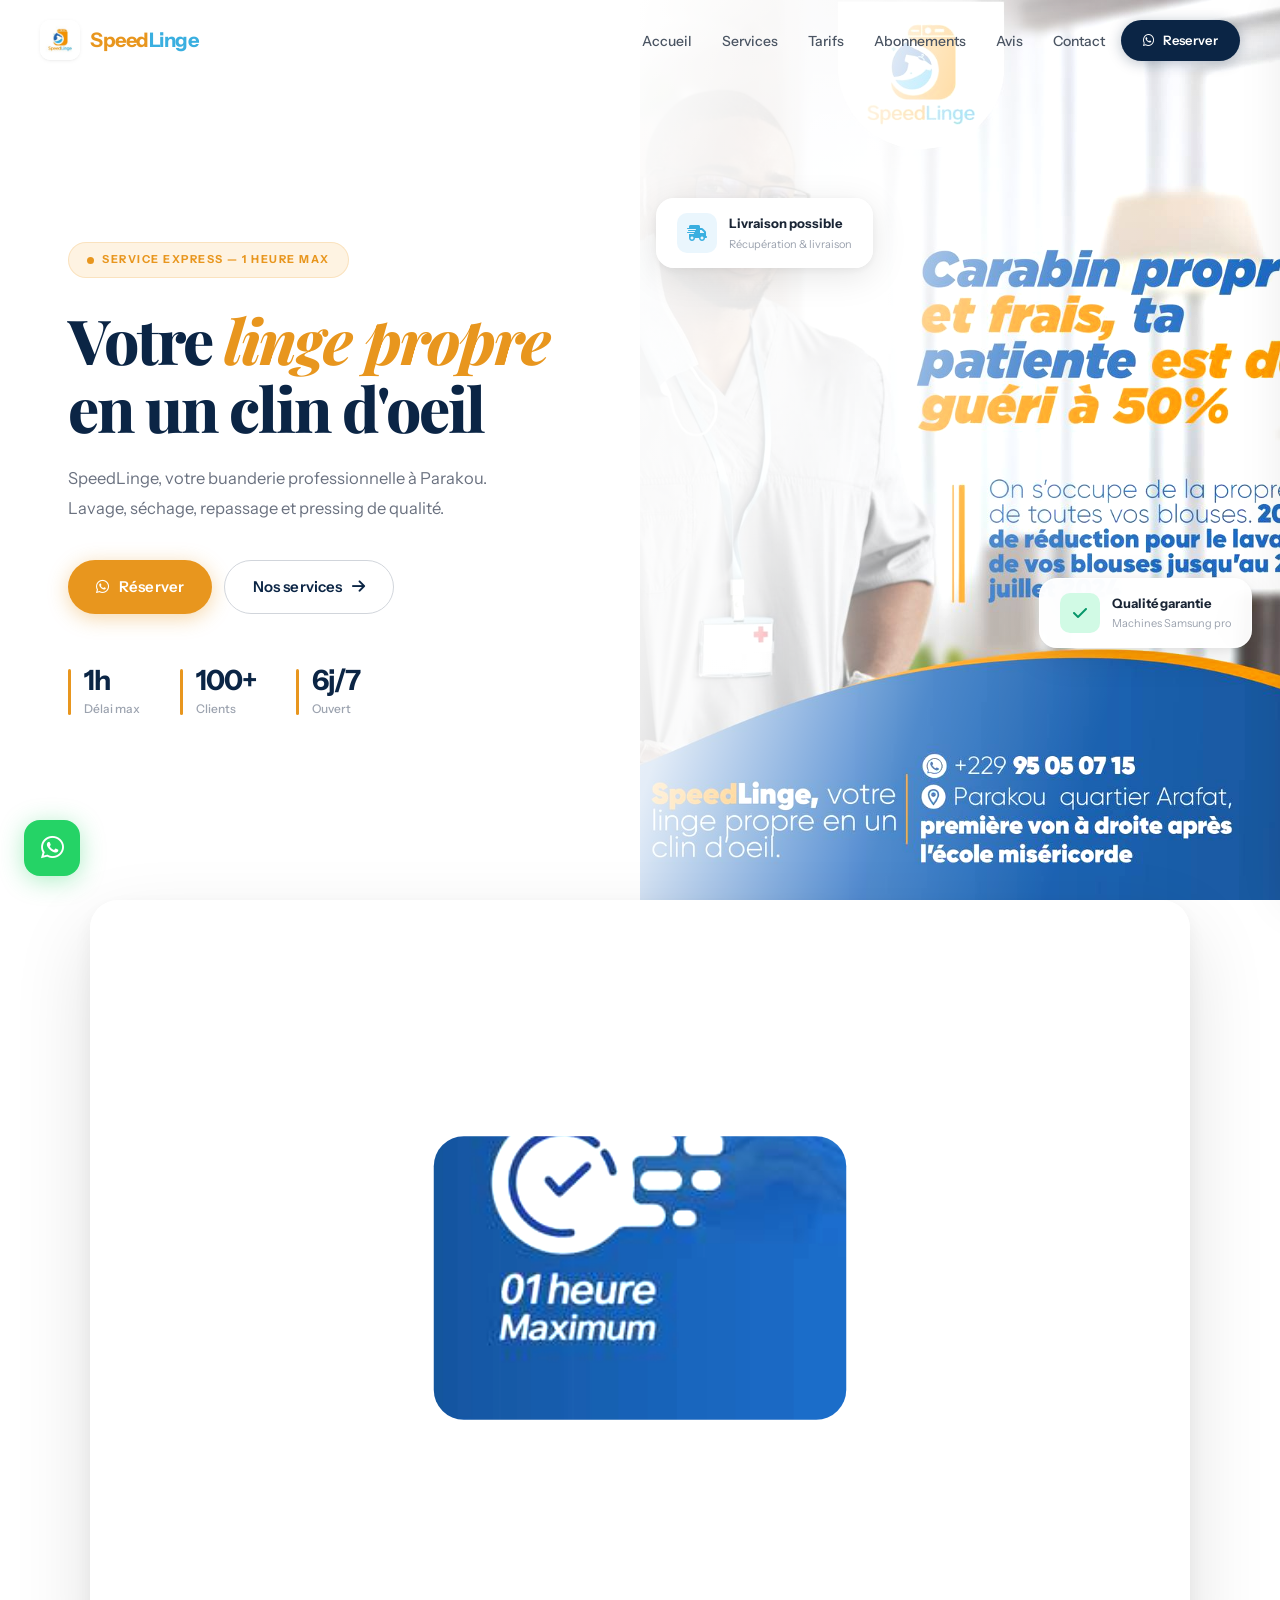
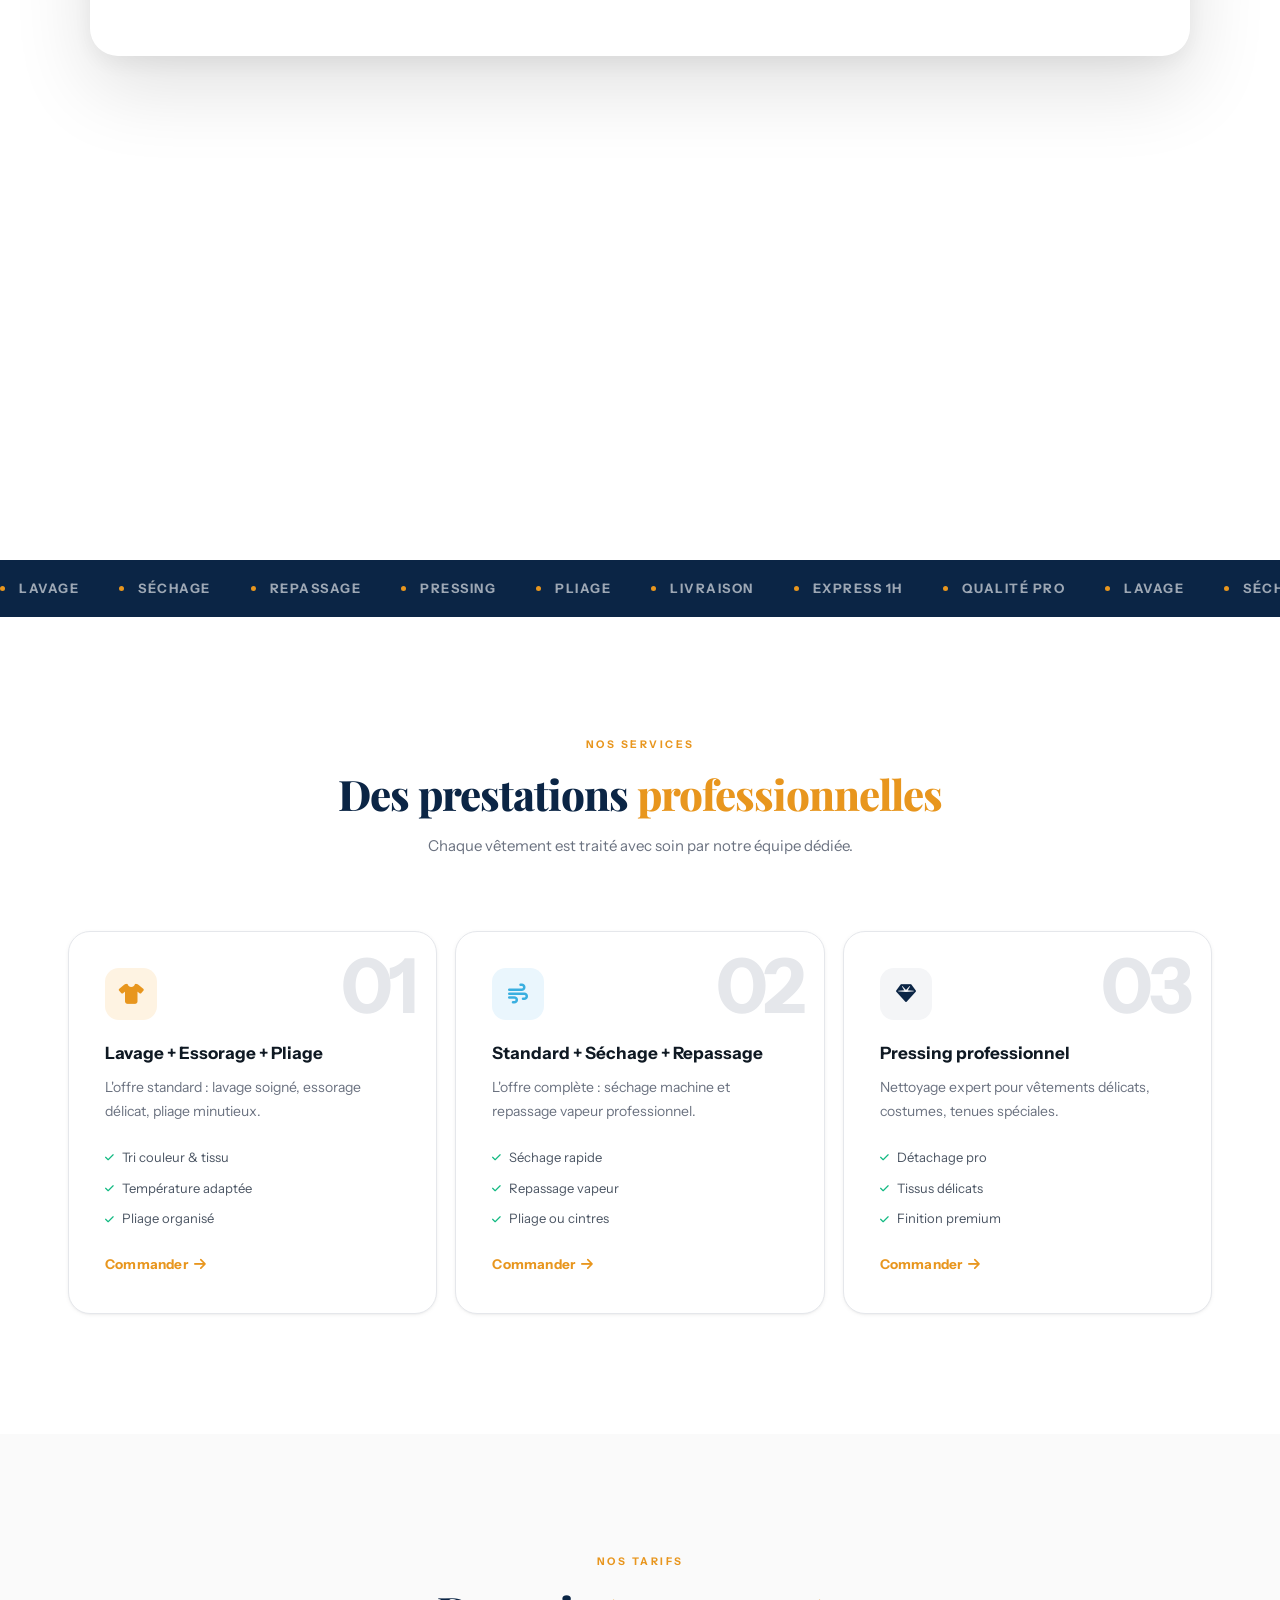
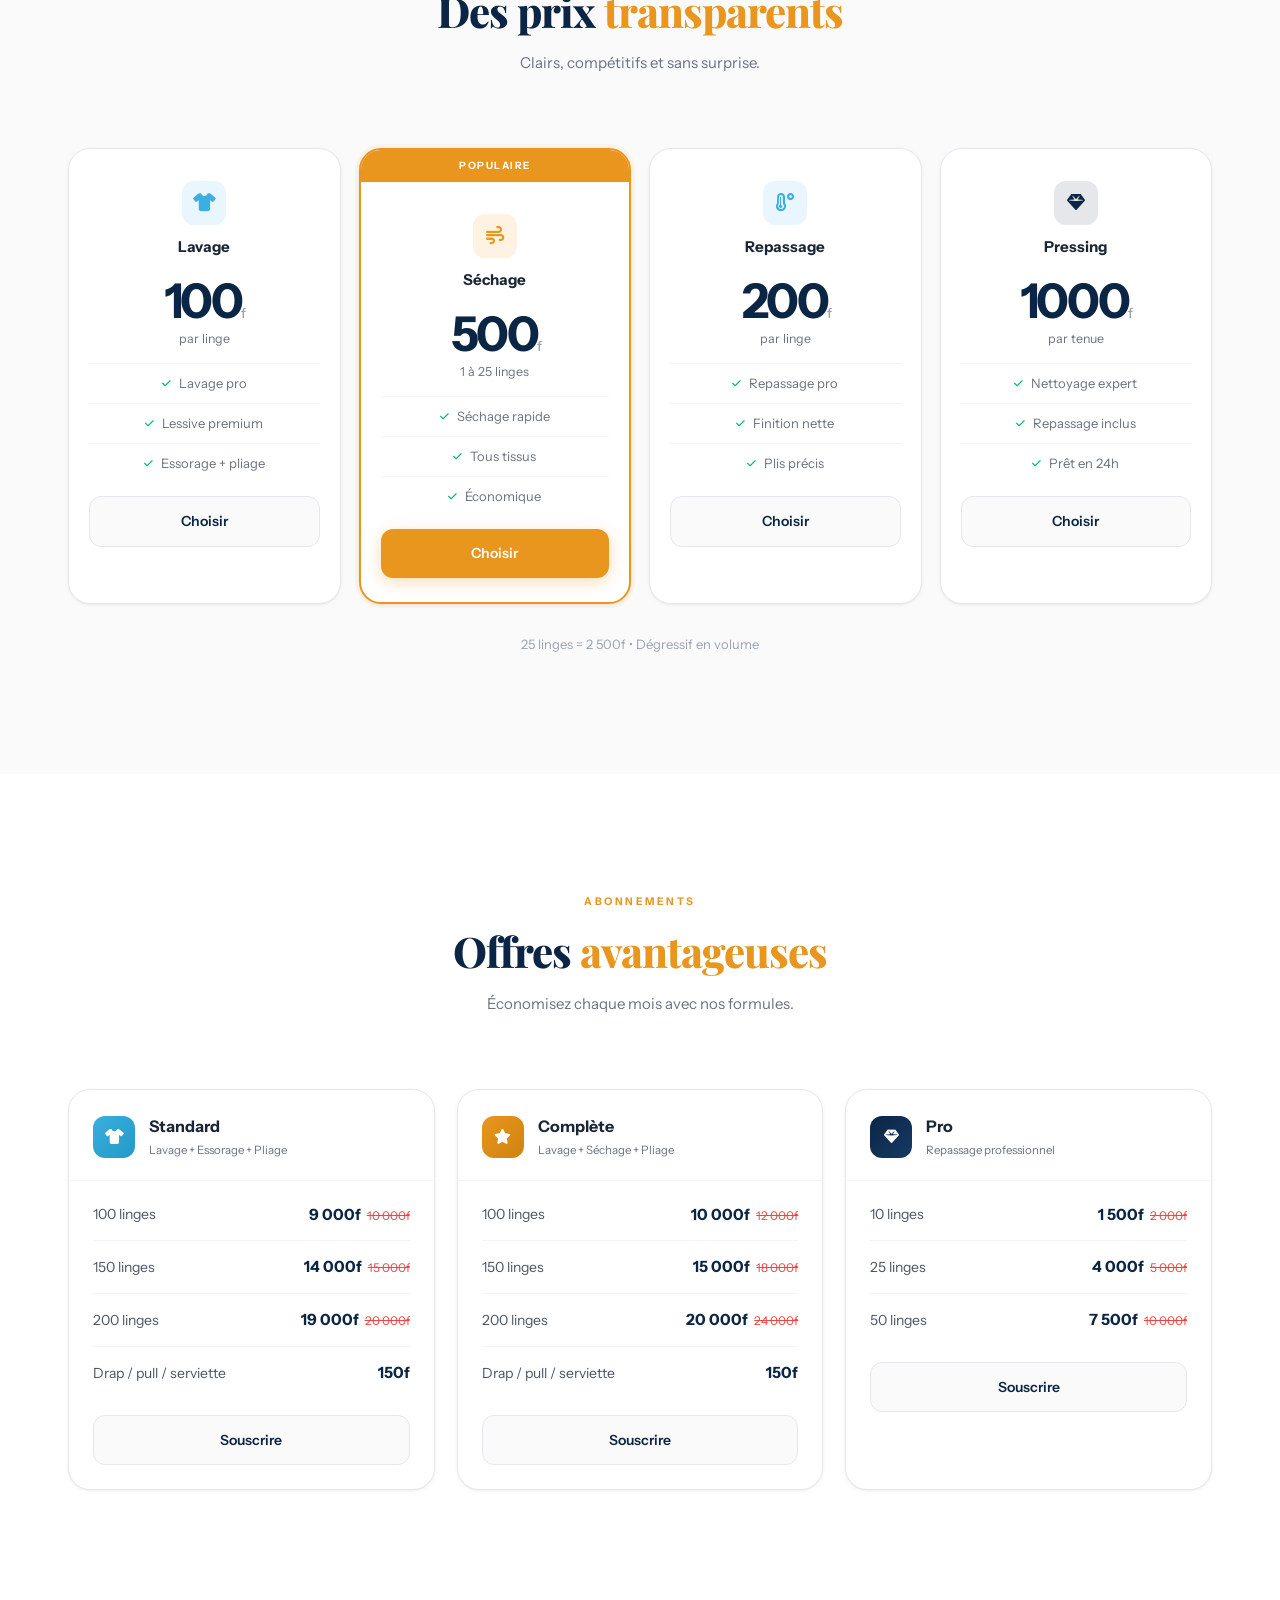
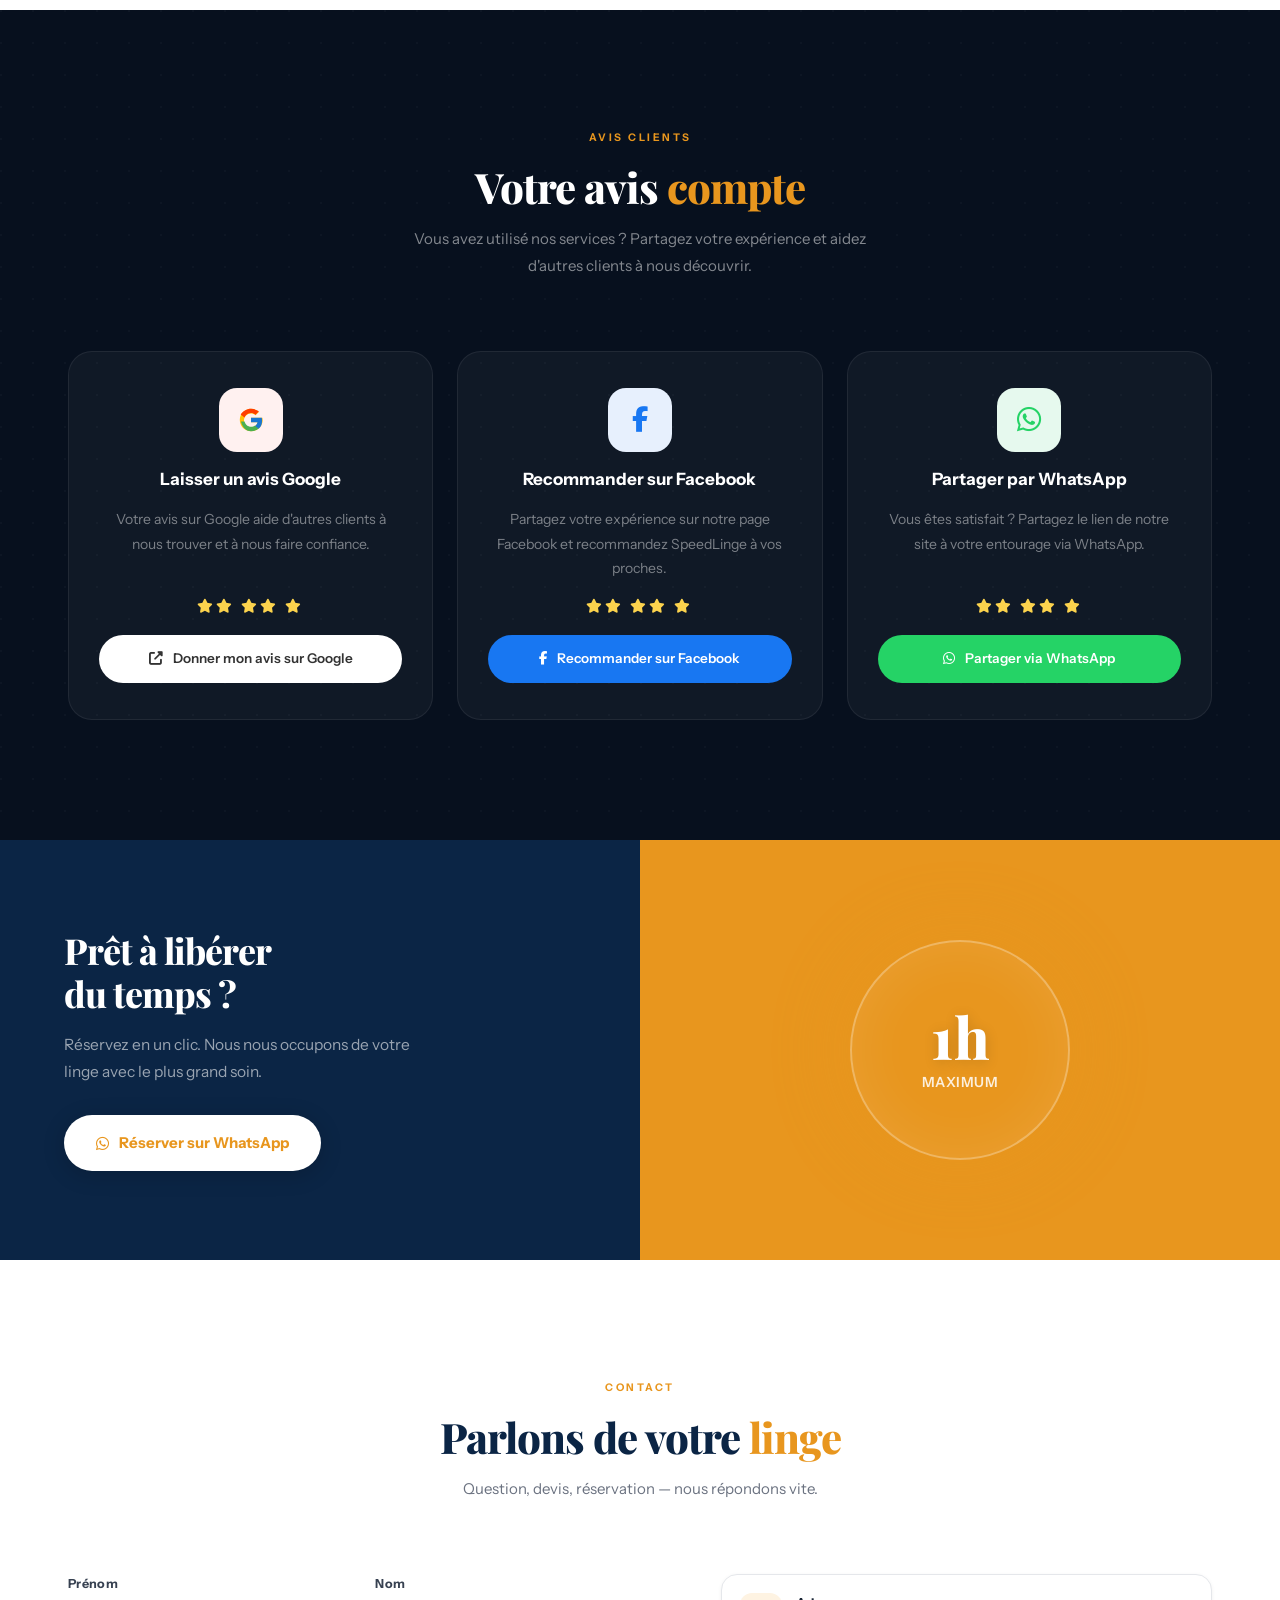
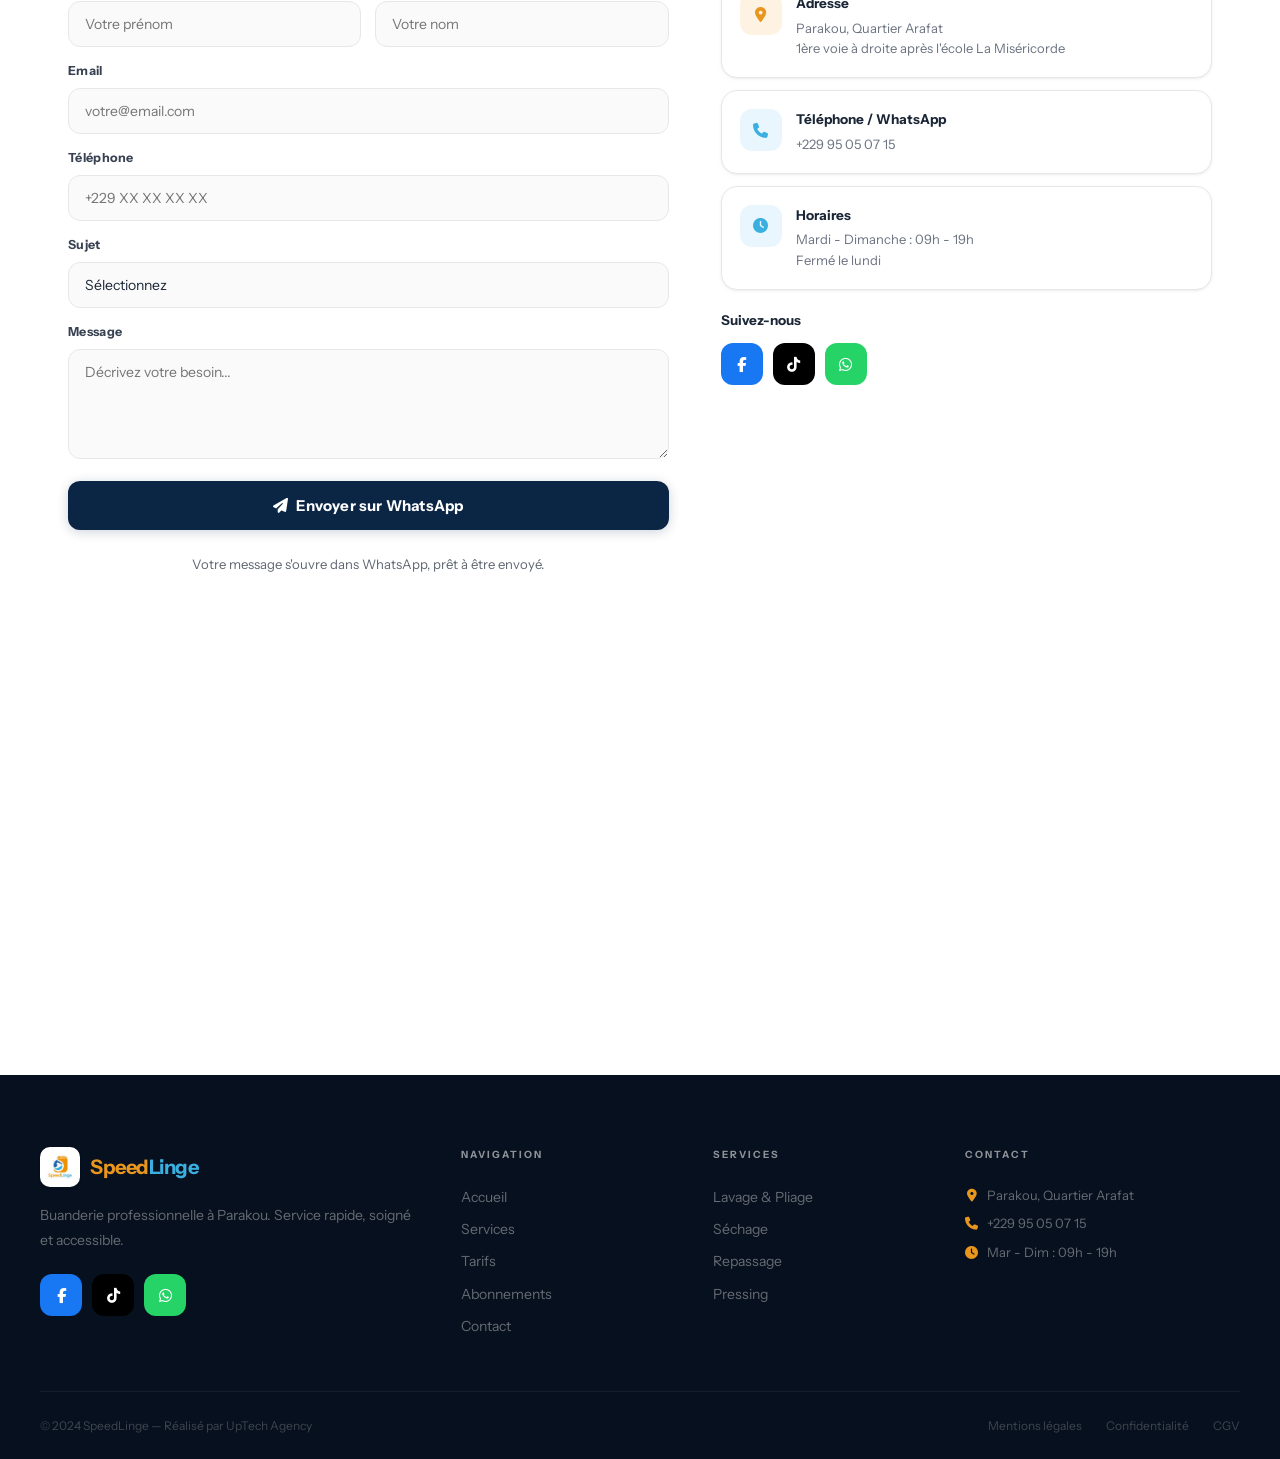
==== commit 291952c4: "Rend le formulaire de contact fonctionnel Le formulaire n'avait ni action ni gestionnaire, et aucun " ====
--- a/index.html
+++ b/index.html
@@ -3,6 +3,9 @@
 <head>
     <meta charset="UTF-8">
     <meta name="viewport" content="width=device-width, initial-scale=1.0">
+
+    <!-- Google Search Console -->
+    <meta name="google-site-verification" content="_C1OxdlCpSGYfPyQY8_dpkYV3t85jUmwIno9KuITbAk">
 
     <!-- SEO de base -->
     <title>SpeedLinge — Buanderie Professionnelle à Parakou | Lavage, Repassage, Pressing</title>
@@ -86,7 +89,7 @@
     <link rel="stylesheet" href="https://cdnjs.cloudflare.com/ajax/libs/font-awesome/6.5.0/css/all.min.css">
 
     <!-- Styles -->
-    <link rel="stylesheet" href="css/style.css">
+    <link rel="stylesheet" href="css/style.css?v=2026-09-24">
 
     <!-- Preload images critiques -->
     <link rel="preload" as="image" href="img/promo.jpg">
@@ -595,7 +598,7 @@
                     <i class="fas fa-star"></i><i class="fas fa-star"></i>
                     <i class="fas fa-star"></i>
                 </div>
-                <a href="https://wa.me/?text=Je%20vous%20recommande%20SpeedLinge%2C%20buanderie%20professionnelle%20%C3%A0%20Parakou%20%F0%9F%91%8D%20%3A%20https%3A%2F%2Ftokponwe10.github.io%2FSpeedLinge%2F"
+                <a href="https://wa.me/?text=Je%20vous%20recommande%20SpeedLinge%2C%20buanderie%20professionnelle%20%C3%A0%20Parakou%20%F0%9F%91%8D%20%3A%20https%3A%2F%2Fspeedlinge.netlify.app%2F"
                    target="_blank"
                    class="review-btn review-btn-wa">
                     <i class="fab fa-whatsapp"></i> Partager via WhatsApp
@@ -639,28 +642,28 @@
             <p class="sec-p">Question, devis, réservation — nous répondons vite.</p>
         </div>
         <div class="ct-grid">
-            <form class="ct-form rv">
+            <form class="ct-form rv" id="ct-form">
                 <div class="ct-row">
                     <div class="ff">
-                        <label>Prénom</label>
-                        <input type="text" placeholder="Votre prénom">
+                        <label for="ct-prenom">Prénom</label>
+                        <input type="text" id="ct-prenom" name="prenom" placeholder="Votre prénom" required>
                     </div>
                     <div class="ff">
-                        <label>Nom</label>
-                        <input type="text" placeholder="Votre nom">
+                        <label for="ct-nom">Nom</label>
+                        <input type="text" id="ct-nom" name="nom" placeholder="Votre nom">
                     </div>
                 </div>
                 <div class="ff">
-                    <label>Email</label>
-                    <input type="email" placeholder="votre@email.com">
+                    <label for="ct-email">Email</label>
+                    <input type="email" id="ct-email" name="email" placeholder="votre@email.com">
                 </div>
                 <div class="ff">
-                    <label>Téléphone</label>
-                    <input type="tel" placeholder="+229 XX XX XX XX">
+                    <label for="ct-tel">Téléphone</label>
+                    <input type="tel" id="ct-tel" name="telephone" placeholder="+229 XX XX XX XX">
                 </div>
                 <div class="ff">
-                    <label>Sujet</label>
-                    <select>
+                    <label for="ct-sujet">Sujet</label>
+                    <select id="ct-sujet" name="sujet">
                         <option value="">Sélectionnez</option>
                         <option>Réservation</option>
                         <option>Information</option>
@@ -669,12 +672,13 @@
                     </select>
                 </div>
                 <div class="ff">
-                    <label>Message</label>
-                    <textarea placeholder="Décrivez votre besoin..."></textarea>
+                    <label for="ct-message">Message</label>
+                    <textarea id="ct-message" name="message" placeholder="Décrivez votre besoin..." required></textarea>
                 </div>
                 <button type="submit" class="ct-sub">
-                    <i class="fas fa-paper-plane"></i> Envoyer
+                    <i class="fas fa-paper-plane"></i> Envoyer sur WhatsApp
                 </button>
+                <p class="ct-note">Votre message s'ouvre dans WhatsApp, prêt à être envoyé.</p>
             </form>
 
             <div class="ct-info rv d1">
@@ -798,7 +802,7 @@
 </button>
 
 <!-- Scripts -->
-<script src="js/main.js"></script>
+<script src="js/main.js?v=2026-09-24"></script>
 
 </body>
 </html>
--- a/css/style.css
+++ b/css/style.css
@@ -10,21 +10,25 @@
     --navy:     #0B2545;
     --navy-l:   #163A64;
     --sky:      #3AAFE0;
-    --sky-l:    #E0F4FC;
-    --dark:     #0A0F1A;
-    --g9: #111827;
-    --g8: #1F2937;
+    --sky-l:    #EAF6FD;
+    --dark:     #07101E;
+    --g9: #0F1923;
+    --g8: #1A2535;
     --g7: #374151;
     --g6: #4B5563;
     --g5: #6B7280;
     --g4: #9CA3AF;
     --g3: #D1D5DB;
     --g2: #E5E7EB;
-    --g1: #F3F4F6;
-    --g0: #F9FAFB;
-    --w:  #fff;
+    --g1: #F4F5F7;
+    --g0: #FAFAFA;
+    --w:  #ffffff;
     --ok: #10B981;
     --r:  16px;
+    --sh-s: 0 1px 4px rgba(0,0,0,.05), 0 1px 2px rgba(0,0,0,.04);
+    --sh-m: 0 4px 16px rgba(0,0,0,.07), 0 2px 6px rgba(0,0,0,.04);
+    --sh-l: 0 16px 48px rgba(0,0,0,.09), 0 4px 12px rgba(0,0,0,.04);
+    --sh-xl: 0 32px 80px rgba(0,0,0,.12), 0 8px 24px rgba(0,0,0,.06);
 }
 
 /* === RESET === */
@@ -37,6 +41,7 @@
 html {
     scroll-behavior: smooth;
     -webkit-font-smoothing: antialiased;
+    -moz-osx-font-smoothing: grayscale;
 }
 
 body {
@@ -44,6 +49,7 @@
     color: var(--g8);
     background: var(--w);
     overflow-x: hidden;
+    line-height: 1.6;
 }
 
 img {
@@ -51,10 +57,12 @@
     max-width: 100%;
 }
 
+a { color: inherit; }
+
 .ctn {
     max-width: 1200px;
     margin: 0 auto;
-    padding: 0 24px;
+    padding: 0 28px;
 }
 
 /* ============================================
@@ -65,16 +73,17 @@
     top: 0;
     width: 100%;
     z-index: 100;
-    padding: 16px 24px;
-    transition: all .4s;
+    padding: 20px 28px;
+    transition: all .35s cubic-bezier(.4,0,.2,1);
 }
 
 nav.solid {
-    background: rgba(255, 255, 255, .92);
-    backdrop-filter: blur(20px);
-    -webkit-backdrop-filter: blur(20px);
-    border-bottom: 1px solid var(--g2);
-    padding: 10px 24px;
+    background: rgba(255,255,255,.97);
+    backdrop-filter: blur(24px);
+    -webkit-backdrop-filter: blur(24px);
+    border-bottom: 1px solid rgba(0,0,0,.06);
+    padding: 12px 28px;
+    box-shadow: 0 2px 20px rgba(0,0,0,.06);
 }
 
 .nav-c {
@@ -93,13 +102,14 @@
 }
 
 .n-logo-ic {
-    width: 42px;
-    height: 42px;
+    width: 40px;
+    height: 40px;
     border-radius: 10px;
     overflow: hidden;
     display: flex;
     align-items: center;
     justify-content: center;
+    box-shadow: var(--sh-s);
 }
 
 .n-logo-ic img {
@@ -110,17 +120,17 @@
 
 .n-logo-t {
     font-size: 20px;
-    font-weight: 700;
+    font-weight: 800;
     letter-spacing: -.5px;
 }
 
-.n-logo-t b   { color: var(--orange); }
+.n-logo-t b    { color: var(--orange); }
 .n-logo-t span { color: var(--sky); }
 
 .n-links {
     display: flex;
     align-items: center;
-    gap: 4px;
+    gap: 2px;
     list-style: none;
 }
 
@@ -128,7 +138,7 @@
     text-decoration: none;
     font-size: 14px;
     font-weight: 500;
-    color: var(--g5);
+    color: var(--g6);
     padding: 8px 14px;
     border-radius: 8px;
     transition: all .2s;
@@ -136,26 +146,28 @@
 
 .n-links a:hover {
     color: var(--g9);
-    background: rgba(0, 0, 0, .04);
+    background: var(--g1);
 }
 
 .n-cta {
     background: var(--navy) !important;
     color: #fff !important;
     font-weight: 600 !important;
-    padding: 10px 20px !important;
+    padding: 10px 22px !important;
     border-radius: 50px !important;
-    display: inline-flex;
+    display: inline-flex !important;
     align-items: center;
     gap: 8px;
     font-size: 13px !important;
     letter-spacing: .3px;
-    transition: all .3s !important;
+    transition: all .25s !important;
+    box-shadow: 0 2px 14px rgba(11,37,69,.28) !important;
 }
 
 .n-cta:hover {
     background: var(--navy-l) !important;
     transform: translateY(-1px);
+    box-shadow: 0 6px 24px rgba(11,37,69,.32) !important;
 }
 
 .ham {
@@ -165,6 +177,7 @@
     font-size: 22px;
     color: var(--g7);
     cursor: pointer;
+    padding: 4px;
 }
 
 /* === MENU MOBILE === */
@@ -173,8 +186,8 @@
     position: fixed;
     inset: 0;
     z-index: 200;
-    background: rgba(0, 0, 0, .5);
-    backdrop-filter: blur(4px);
+    background: rgba(0,0,0,.45);
+    backdrop-filter: blur(6px);
     opacity: 0;
     transition: opacity .3s;
 }
@@ -190,10 +203,11 @@
     background: #fff;
     z-index: 201;
     padding: 28px;
-    transition: right .4s cubic-bezier(.4, 0, .2, 1);
+    transition: right .4s cubic-bezier(.4,0,.2,1);
     display: flex;
     flex-direction: column;
     gap: 4px;
+    box-shadow: -12px 0 48px rgba(0,0,0,.1);
 }
 
 .m-drawer.on { right: 0; }
@@ -206,19 +220,28 @@
 }
 
 .m-x {
-    background: 0;
+    background: var(--g1);
     border: 0;
-    font-size: 24px;
+    width: 36px;
+    height: 36px;
+    border-radius: 8px;
+    font-size: 18px;
     color: var(--g5);
     cursor: pointer;
-}
+    display: flex;
+    align-items: center;
+    justify-content: center;
+    transition: background .2s;
+}
+
+.m-x:hover { background: var(--g2); }
 
 .m-drawer a {
     text-decoration: none;
     color: var(--g7);
     font-weight: 500;
     font-size: 15px;
-    padding: 14px 16px;
+    padding: 13px 16px;
     border-radius: 10px;
     display: block;
     transition: background .2s;
@@ -234,6 +257,7 @@
     border-radius: 14px;
     font-weight: 700;
     padding: 16px;
+    box-shadow: 0 4px 18px rgba(232,150,30,.35);
 }
 
 /* ============================================
@@ -252,7 +276,9 @@
     flex-direction: column;
     justify-content: center;
     padding: 140px 60px 80px 0;
-    padding-left: max(24px, calc((100vw - 1200px) / 2 + 24px));
+    padding-left: max(28px, calc((100vw - 1200px) / 2 + 28px));
+    position: relative;
+    z-index: 2;
 }
 
 .hero-tag {
@@ -261,46 +287,48 @@
     gap: 8px;
     background: var(--orange-l);
     color: var(--orange);
-    font-size: 12px;
+    font-size: 11px;
     font-weight: 700;
-    letter-spacing: 1px;
+    letter-spacing: 1.5px;
     text-transform: uppercase;
-    padding: 8px 16px;
+    padding: 8px 18px;
     border-radius: 50px;
     margin-bottom: 28px;
     width: fit-content;
-}
-
-.hero-tag .pulse-dot {
-    width: 8px;
-    height: 8px;
+    border: 1px solid rgba(232,150,30,.18);
+}
+
+.pulse-dot {
+    width: 7px;
+    height: 7px;
     border-radius: 50%;
     background: var(--orange);
     animation: pulse 2s infinite;
+    flex-shrink: 0;
 }
 
 @keyframes pulse {
     0%, 100% { opacity: 1; transform: scale(1); }
-    50%       { opacity: .4; transform: scale(.7); }
+    50%       { opacity: .35; transform: scale(.65); }
 }
 
 .hero h1 {
     font-family: 'Playfair Display', serif;
-    font-size: clamp(38px, 5.2vw, 64px);
+    font-size: clamp(36px, 5vw, 62px);
     font-weight: 800;
     color: var(--navy);
-    line-height: 1.08;
-    margin-bottom: 24px;
+    line-height: 1.1;
+    margin-bottom: 22px;
     letter-spacing: -2px;
 }
 
 .hero h1 em { color: var(--orange); font-style: italic; }
 
 .hero-p {
-    font-size: 17px;
+    font-size: 16.5px;
     color: var(--g5);
-    line-height: 1.75;
-    max-width: 440px;
+    line-height: 1.8;
+    max-width: 420px;
     margin-bottom: 36px;
 }
 
@@ -308,10 +336,10 @@
     display: flex;
     gap: 12px;
     flex-wrap: wrap;
-    margin-bottom: 56px;
-}
-
-/* Boutons */
+    margin-bottom: 52px;
+}
+
+/* Boutons globaux */
 .btn {
     display: inline-flex;
     align-items: center;
@@ -319,33 +347,38 @@
     font-family: inherit;
     font-weight: 600;
     font-size: 15px;
-    padding: 15px 30px;
+    padding: 14px 28px;
     border-radius: 50px;
     text-decoration: none;
-    transition: all .35s;
+    transition: all .3s cubic-bezier(.4,0,.2,1);
     cursor: pointer;
     border: 0;
+    letter-spacing: .1px;
 }
 
 .btn-o {
     background: var(--orange);
     color: #fff;
-    box-shadow: 0 4px 20px rgba(232, 150, 30, .3);
+    box-shadow: 0 4px 20px rgba(232,150,30,.38);
 }
 
 .btn-o:hover {
     background: var(--orange-d);
     transform: translateY(-2px);
-    box-shadow: 0 8px 30px rgba(232, 150, 30, .35);
+    box-shadow: 0 8px 30px rgba(232,150,30,.42);
 }
 
 .btn-g {
-    background: 0;
+    background: rgba(255,255,255,.9);
     color: var(--navy);
     border: 1.5px solid var(--g3);
 }
 
-.btn-g:hover { border-color: var(--sky); color: var(--sky); }
+.btn-g:hover {
+    border-color: var(--sky);
+    color: var(--sky);
+    background: var(--sky-l);
+}
 
 /* Stats hero */
 .hero-stats { display: flex; gap: 40px; }
@@ -359,62 +392,75 @@
     content: '';
     position: absolute;
     left: 0;
-    top: 2px;
-    bottom: 2px;
+    top: 3px;
+    bottom: 3px;
     width: 3px;
     border-radius: 3px;
     background: var(--orange);
 }
 
 .h-stat-v {
-    font-size: 30px;
+    font-size: 28px;
     font-weight: 800;
     color: var(--navy);
     line-height: 1;
+    letter-spacing: -1px;
 }
 
 .h-stat-l {
     font-size: 12px;
     color: var(--g4);
-    margin-top: 4px;
+    margin-top: 5px;
     font-weight: 500;
 }
 
-/* Image hero */
+/* Image hero — correction du layout */
 .hero-right { position: relative; overflow: hidden; }
 
-.hero-img-wrap { position: absolute; inset: 0; }
+.hero-img-wrap {
+    position: absolute;
+    inset: 0;
+}
 
 .hero-img {
-    width: 250%;
-    height: 140%;
+    width: 100%;
+    height: 100%;
     object-fit: cover;
-    object-position: 3% 30%;
+    object-position: 65% 20%;
     max-width: none;
+    filter: brightness(1.08) contrast(1.04) saturate(1.06);
 }
 
 .hero-img-overlay {
     position: absolute;
     inset: 0;
-    background: linear-gradient(90deg, var(--w) 0%, rgba(255,255,255,0) 10%);
+    background: linear-gradient(
+        108deg,
+        #fff 0%,
+        rgba(255,255,255,.88) 28%,
+        rgba(255,255,255,.22) 55%,
+        rgba(255,255,255,0) 75%
+    );
 }
 
 /* Cartes flottantes */
 .hero-float {
     position: absolute;
-    background: rgba(255, 255, 255, .92);
-    backdrop-filter: blur(12px);
-    border-radius: 16px;
-    padding: 16px 20px;
-    box-shadow: 0 8px 32px rgba(0,0,0,.08);
+    background: rgba(255,255,255,.96);
+    backdrop-filter: blur(20px);
+    -webkit-backdrop-filter: blur(20px);
+    border-radius: 18px;
+    padding: 14px 20px;
+    box-shadow: 0 8px 36px rgba(0,0,0,.1), 0 2px 8px rgba(0,0,0,.06);
     display: flex;
     align-items: center;
     gap: 12px;
     animation: fl 5s ease-in-out infinite;
-}
-
-.hero-float.f1 { bottom: 30%; right: 32px; animation-delay: 0s; }
-.hero-float.f2 { top: 25%; left: 20px; animation-delay: 2.5s; }
+    border: 1px solid rgba(255,255,255,.85);
+}
+
+.hero-float.f1 { bottom: 28%; right: 28px; animation-delay: 0s; }
+.hero-float.f2 { top: 22%; left: 16px; animation-delay: 2.5s; }
 
 @keyframes fl {
     0%, 100% { transform: translateY(0); }
@@ -432,11 +478,11 @@
     flex-shrink: 0;
 }
 
-.hf-ic.green { background: #D1FAE5; color: var(--ok); }
+.hf-ic.green { background: #D1FAE5; color: #059669; }
 .hf-ic.blue  { background: var(--sky-l); color: var(--sky); }
 
-.hf-t { font-size: 13px; font-weight: 600; color: var(--g8); }
-.hf-s { font-size: 11px; color: var(--g4); }
+.hf-t { font-size: 13px; font-weight: 700; color: var(--g8); }
+.hf-s { font-size: 11px; color: var(--g4); margin-top: 2px; }
 
 /* ============================================
    SCROLL REVEAL
@@ -446,7 +492,7 @@
 .sr-sticky {
     position: sticky;
     top: 8vh;
-    padding: 0 24px;
+    padding: 0 28px;
     display: flex;
     align-items: center;
     justify-content: center;
@@ -460,6 +506,7 @@
     border-radius: 28px;
     overflow: hidden;
     position: relative;
+    box-shadow: var(--sh-xl);
 }
 
 .sr-img {
@@ -469,13 +516,19 @@
     transform: scale(1.25);
     clip-path: inset(35% round 24px);
     transition: clip-path .05s, transform .05s;
+    filter: brightness(1.12) contrast(1.05) saturate(1.1);
 }
 
 .sr-over {
     position: absolute;
     inset: 0;
     z-index: 2;
-    background: linear-gradient(0deg, rgba(10,15,26,.75) 0%, rgba(10,15,26,.15) 50%, transparent 100%);
+    background: linear-gradient(
+        0deg,
+        rgba(7,16,30,.82) 0%,
+        rgba(7,16,30,.18) 50%,
+        transparent 100%
+    );
     border-radius: 28px;
     display: flex;
     flex-direction: column;
@@ -489,18 +542,19 @@
 
 .sr-over h2 {
     font-family: 'Playfair Display', serif;
-    font-size: clamp(28px, 3.5vw, 46px);
+    font-size: clamp(26px, 3.2vw, 44px);
     font-weight: 800;
     color: #fff;
-    margin-bottom: 10px;
+    margin-bottom: 12px;
     letter-spacing: -1px;
+    line-height: 1.15;
 }
 
 .sr-over p {
-    font-size: 16px;
-    color: rgba(255, 255, 255, .65);
+    font-size: 15.5px;
+    color: rgba(255,255,255,.72);
     max-width: 420px;
-    line-height: 1.7;
+    line-height: 1.75;
 }
 
 .sr-badge {
@@ -512,9 +566,10 @@
     padding: 12px 24px;
     border-radius: 14px;
     font-weight: 700;
-    font-size: 18px;
-    margin-top: 20px;
+    font-size: 17px;
+    margin-top: 22px;
     width: fit-content;
+    box-shadow: 0 4px 22px rgba(232,150,30,.45);
 }
 
 /* ============================================
@@ -538,10 +593,11 @@
     align-items: center;
     gap: 14px;
     flex-shrink: 0;
-    font-size: 16px;
-    font-weight: 600;
-    color: rgba(255, 255, 255, .7);
-    letter-spacing: .3px;
+    font-size: 13px;
+    font-weight: 700;
+    color: rgba(255,255,255,.6);
+    letter-spacing: 1.5px;
+    text-transform: uppercase;
 }
 
 .mq-item .d {
@@ -549,6 +605,7 @@
     height: 5px;
     border-radius: 50%;
     background: var(--orange);
+    flex-shrink: 0;
 }
 
 @keyframes mq {
@@ -559,7 +616,7 @@
 /* ============================================
    SECTIONS COMMUNES
    ============================================ */
-.sec { padding: 120px 24px; }
+.sec { padding: 120px 28px; }
 
 .sec-top {
     text-align: center;
@@ -567,17 +624,18 @@
 }
 
 .sec-tag {
-    font-size: 11px;
+    font-size: 10.5px;
     font-weight: 700;
-    letter-spacing: 2px;
+    letter-spacing: 2.5px;
     text-transform: uppercase;
     color: var(--orange);
-    margin-bottom: 14px;
+    margin-bottom: 16px;
+    display: block;
 }
 
 .sec-h {
     font-family: 'Playfair Display', serif;
-    font-size: clamp(30px, 3.8vw, 44px);
+    font-size: clamp(28px, 3.6vw, 42px);
     font-weight: 800;
     color: var(--navy);
     margin-bottom: 14px;
@@ -592,7 +650,7 @@
     color: var(--g5);
     max-width: 480px;
     margin: 0 auto;
-    line-height: 1.7;
+    line-height: 1.8;
 }
 
 .bg-s { background: var(--g0); }
@@ -603,25 +661,24 @@
 .bento {
     display: grid;
     grid-template-columns: repeat(12, 1fr);
-    grid-template-rows: auto auto;
-    gap: 16px;
+    gap: 18px;
 }
 
 .b-card {
-    background: var(--g0);
+    background: #fff;
     border: 1px solid var(--g2);
-    border-radius: 20px;
+    border-radius: 22px;
     padding: 36px;
-    transition: all .4s;
+    transition: all .35s cubic-bezier(.4,0,.2,1);
     position: relative;
     overflow: hidden;
+    box-shadow: var(--sh-s);
 }
 
 .b-card:hover {
-    background: #fff;
-    transform: translateY(-4px);
-    box-shadow: 0 20px 50px rgba(0, 0, 0, .06);
-    border-color: transparent;
+    transform: translateY(-6px);
+    box-shadow: var(--sh-l);
+    border-color: rgba(58,175,224,.2);
 }
 
 .b-card.b1 { grid-column: 1 / 5; }
@@ -630,14 +687,16 @@
 
 .b-num {
     position: absolute;
-    top: 20px;
-    right: 24px;
-    font-size: 80px;
+    top: 16px;
+    right: 22px;
+    font-size: 76px;
     font-weight: 900;
     color: var(--g2);
     line-height: 1;
     letter-spacing: -4px;
     transition: color .4s;
+    pointer-events: none;
+    user-select: none;
 }
 
 .b-card:hover .b-num { color: var(--orange-l); }
@@ -650,24 +709,25 @@
     align-items: center;
     justify-content: center;
     font-size: 20px;
-    margin-bottom: 24px;
+    margin-bottom: 22px;
 }
 
 .b-ic.o { background: var(--orange-l); color: var(--orange); }
 .b-ic.b { background: var(--sky-l); color: var(--sky); }
-.b-ic.d { background: var(--g2); color: var(--navy); }
+.b-ic.d { background: var(--g1); color: var(--navy); }
 
 .b-card h3 {
-    font-size: 18px;
+    font-size: 17px;
     font-weight: 700;
-    color: var(--g8);
+    color: var(--g9);
     margin-bottom: 10px;
+    line-height: 1.35;
 }
 
 .b-card > p {
     font-size: 14px;
     color: var(--g5);
-    line-height: 1.7;
+    line-height: 1.75;
     margin-bottom: 18px;
 }
 
@@ -688,12 +748,13 @@
     display: inline-flex;
     align-items: center;
     gap: 6px;
-    margin-top: 16px;
-    font-size: 14px;
-    font-weight: 600;
+    margin-top: 20px;
+    font-size: 13.5px;
+    font-weight: 700;
     color: var(--orange);
     text-decoration: none;
-    transition: gap .3s;
+    transition: gap .25s;
+    letter-spacing: .2px;
 }
 
 .b-link:hover { gap: 12px; }
@@ -704,37 +765,42 @@
 .pr-grid {
     display: grid;
     grid-template-columns: repeat(4, 1fr);
-    gap: 16px;
+    gap: 18px;
 }
 
 .pr-c {
     background: #fff;
     border: 1px solid var(--g2);
-    border-radius: 20px;
+    border-radius: 22px;
     text-align: center;
     overflow: hidden;
-    transition: all .4s;
+    transition: all .35s cubic-bezier(.4,0,.2,1);
     position: relative;
+    box-shadow: var(--sh-s);
 }
 
 .pr-c:hover {
-    transform: translateY(-4px);
-    box-shadow: 0 20px 40px rgba(0, 0, 0, .05);
-}
-
-.pr-c.pop { border: 2px solid var(--orange); }
+    transform: translateY(-6px);
+    box-shadow: var(--sh-l);
+    border-color: rgba(58,175,224,.15);
+}
+
+.pr-c.pop {
+    border: 2px solid var(--orange);
+    box-shadow: 0 0 0 4px rgba(232,150,30,.07), var(--sh-s);
+}
 
 .pr-pop {
     background: var(--orange);
     color: #fff;
     font-size: 10px;
     font-weight: 800;
-    padding: 7px;
+    padding: 8px;
     letter-spacing: 1.5px;
     text-transform: uppercase;
 }
 
-.pr-top { padding: 32px 20px 12px; }
+.pr-top { padding: 32px 20px 10px; }
 
 .pr-ic {
     width: 44px;
@@ -749,23 +815,24 @@
     color: var(--sky);
 }
 
-.pr-top h3 { font-size: 15px; font-weight: 700; }
-
-.pr-price { padding: 8px 20px 16px; }
+.pr-top h3 { font-size: 15px; font-weight: 700; color: var(--g8); }
+
+.pr-price { padding: 8px 20px 14px; }
 
 .pr-v {
-    font-size: 50px;
+    font-size: 48px;
     font-weight: 800;
     color: var(--navy);
     letter-spacing: -3px;
-}
-
-.pr-u { font-size: 15px; color: var(--g4); font-weight: 500; }
-
-.pr-per { font-size: 13px; color: var(--g5); margin-top: 2px; }
+    line-height: 1;
+}
+
+.pr-u { font-size: 14px; color: var(--g4); font-weight: 500; }
+
+.pr-per { font-size: 12.5px; color: var(--g5); margin-top: 4px; }
 
 .pr-list {
-    padding: 0 20px 12px;
+    padding: 0 20px 10px;
     list-style: none;
 }
 
@@ -794,18 +861,18 @@
     font-weight: 600;
     text-decoration: none;
     text-align: center;
-    transition: all .3s;
-}
-
-.pr-fill { background: var(--orange); color: #fff; }
-.pr-fill:hover { background: var(--orange-d); }
+    transition: all .25s;
+}
+
+.pr-fill { background: var(--orange); color: #fff; box-shadow: 0 4px 16px rgba(232,150,30,.32); }
+.pr-fill:hover { background: var(--orange-d); box-shadow: 0 6px 22px rgba(232,150,30,.38); }
 
 .pr-ghost { background: var(--g0); color: var(--navy); border: 1px solid var(--g2); }
-.pr-ghost:hover { border-color: var(--sky); color: var(--sky); }
+.pr-ghost:hover { border-color: var(--sky); color: var(--sky); background: var(--sky-l); }
 
 .pr-note {
     text-align: center;
-    margin-top: 28px;
+    margin-top: 30px;
     color: var(--g4);
     font-size: 13px;
 }
@@ -816,24 +883,26 @@
 .abo-g {
     display: grid;
     grid-template-columns: repeat(3, 1fr);
-    gap: 20px;
+    gap: 22px;
 }
 
 .abo-c {
     background: #fff;
     border: 1px solid var(--g2);
-    border-radius: 20px;
+    border-radius: 22px;
     overflow: hidden;
-    transition: all .4s;
+    transition: all .35s cubic-bezier(.4,0,.2,1);
+    box-shadow: var(--sh-s);
 }
 
 .abo-c:hover {
-    transform: translateY(-4px);
-    box-shadow: 0 16px 40px rgba(0, 0, 0, .06);
+    transform: translateY(-6px);
+    box-shadow: var(--sh-l);
+    border-color: rgba(58,175,224,.15);
 }
 
 .abo-h {
-    padding: 22px 24px;
+    padding: 24px 24px 20px;
     display: flex;
     align-items: center;
     gap: 14px;
@@ -841,9 +910,9 @@
 }
 
 .abo-ic {
-    width: 40px;
-    height: 40px;
-    border-radius: 10px;
+    width: 42px;
+    height: 42px;
+    border-radius: 12px;
     display: flex;
     align-items: center;
     justify-content: center;
@@ -852,17 +921,17 @@
     flex-shrink: 0;
 }
 
-.abo-ic.ab { background: linear-gradient(135deg, var(--sky), #2B99C9); }
+.abo-ic.ab { background: linear-gradient(135deg, var(--sky), #2299C6); }
 .abo-ic.ao { background: linear-gradient(135deg, var(--orange), var(--orange-d)); }
 .abo-ic.ad { background: linear-gradient(135deg, var(--navy), var(--navy-l)); }
 
-.abo-h h3 { font-size: 16px; font-weight: 700; }
+.abo-h h3 { font-size: 16px; font-weight: 700; color: var(--g8); }
 
 .abo-h span {
-    font-size: 11px;
+    font-size: 11.5px;
     color: var(--g5);
     display: block;
-    margin-top: 1px;
+    margin-top: 2px;
 }
 
 .abo-b { padding: 8px 24px 24px; }
@@ -879,7 +948,7 @@
 
 .abo-l { font-size: 14px; color: var(--g6); }
 
-.abo-v { font-size: 16px; font-weight: 700; color: var(--navy); }
+.abo-v { font-size: 15.5px; font-weight: 700; color: var(--navy); }
 
 .abo-old {
     font-size: 12px;
@@ -899,7 +968,7 @@
     font-weight: 600;
     font-size: 14px;
     text-decoration: none;
-    transition: all .3s;
+    transition: all .25s;
     background: var(--g0);
     color: var(--navy);
     border: 1px solid var(--g2);
@@ -909,10 +978,11 @@
     background: var(--orange);
     color: #fff;
     border-color: var(--orange);
-}
-
-/* ============================================
-   SECTION AVIS — fond sombre commun
+    box-shadow: 0 4px 16px rgba(232,150,30,.32);
+}
+
+/* ============================================
+   AVIS CLIENTS — fond sombre
    ============================================ */
 .testi {
     background: var(--dark);
@@ -923,14 +993,11 @@
 .testi-pat {
     position: absolute;
     inset: 0;
-    opacity: .03;
+    opacity: .025;
     background-image: radial-gradient(circle at 1px 1px, #fff 1px, transparent 0);
     background-size: 32px 32px;
 }
 
-/* ============================================
-   AVIS CLIENTS
-   ============================================ */
 .review-grid {
     display: grid;
     grid-template-columns: repeat(3, 1fr);
@@ -938,22 +1005,22 @@
 }
 
 .review-card {
-    background: rgba(255, 255, 255, .05);
-    border: 1px solid rgba(255, 255, 255, .08);
+    background: rgba(255,255,255,.04);
+    border: 1px solid rgba(255,255,255,.07);
     border-radius: 24px;
-    padding: 36px 32px;
+    padding: 36px 30px;
     display: flex;
     flex-direction: column;
     align-items: center;
     text-align: center;
     gap: 14px;
-    transition: all .35s;
+    transition: all .3s cubic-bezier(.4,0,.2,1);
 }
 
 .review-card:hover {
-    background: rgba(255, 255, 255, .09);
+    background: rgba(255,255,255,.08);
     transform: translateY(-5px);
-    border-color: rgba(255, 255, 255, .15);
+    border-color: rgba(255,255,255,.14);
 }
 
 .review-icon {
@@ -963,26 +1030,25 @@
     display: flex;
     align-items: center;
     justify-content: center;
-    margin-bottom: 4px;
 }
 
 .review-card h3 {
-    font-size: 18px;
+    font-size: 17px;
     font-weight: 700;
     color: #fff;
 }
 
 .review-card p {
     font-size: 14px;
-    color: rgba(255, 255, 255, .45);
-    line-height: 1.7;
+    color: rgba(255,255,255,.45);
+    line-height: 1.75;
     flex: 1;
 }
 
 .review-stars {
     color: #FCD34D;
-    font-size: 16px;
-    letter-spacing: 2px;
+    font-size: 14px;
+    letter-spacing: 3px;
 }
 
 .review-btn {
@@ -992,48 +1058,22 @@
     padding: 13px 24px;
     border-radius: 50px;
     font-weight: 600;
-    font-size: 14px;
+    font-size: 13.5px;
     text-decoration: none;
-    transition: all .3s;
+    transition: all .25s;
     margin-top: 4px;
     width: 100%;
     justify-content: center;
 }
 
-.review-btn-google {
-    background: #fff;
-    color: #333;
-}
-
-.review-btn-google:hover {
-    background: #f1f1f1;
-    transform: translateY(-2px);
-}
-
-.review-btn-fb {
-    background: #1877F2;
-    color: #fff;
-}
-
-.review-btn-fb:hover {
-    background: #1464d0;
-    transform: translateY(-2px);
-}
-
-.review-btn-wa {
-    background: #25D366;
-    color: #fff;
-}
-
-.review-btn-wa:hover {
-    background: #1fba59;
-    transform: translateY(-2px);
-}
-
-/* Responsive avis */
-@media (max-width: 768px) {
-    .review-grid { grid-template-columns: 1fr; }
-}
+.review-btn-google { background: #fff; color: #333; }
+.review-btn-google:hover { background: #f4f4f4; transform: translateY(-2px); }
+
+.review-btn-fb { background: #1877F2; color: #fff; }
+.review-btn-fb:hover { background: #1464d0; transform: translateY(-2px); }
+
+.review-btn-wa { background: #25D366; color: #fff; }
+.review-btn-wa:hover { background: #20ba5a; transform: translateY(-2px); }
 
 /* ============================================
    CTA
@@ -1048,7 +1088,7 @@
 
 .cta-left {
     background: var(--navy);
-    padding: 72px 60px;
+    padding: 72px 64px;
     display: flex;
     flex-direction: column;
     justify-content: center;
@@ -1056,20 +1096,20 @@
 
 .cta-left h2 {
     font-family: 'Playfair Display', serif;
-    font-size: clamp(28px, 3vw, 40px);
+    font-size: clamp(26px, 2.8vw, 38px);
     font-weight: 800;
     color: #fff;
     margin-bottom: 16px;
     letter-spacing: -1px;
-    line-height: 1.15;
+    line-height: 1.2;
 }
 
 .cta-left p {
-    font-size: 16px;
-    color: rgba(255, 255, 255, .6);
-    margin-bottom: 28px;
-    max-width: 380px;
-    line-height: 1.7;
+    font-size: 15.5px;
+    color: rgba(255,255,255,.58);
+    margin-bottom: 30px;
+    max-width: 360px;
+    line-height: 1.75;
 }
 
 .btn-w {
@@ -1085,11 +1125,12 @@
     gap: 10px;
     transition: all .3s;
     width: fit-content;
+    box-shadow: 0 4px 22px rgba(0,0,0,.18);
 }
 
 .btn-w:hover {
     transform: translateY(-2px);
-    box-shadow: 0 8px 24px rgba(0, 0, 0, .15);
+    box-shadow: 0 10px 32px rgba(0,0,0,.22);
 }
 
 .cta-right {
@@ -1104,27 +1145,31 @@
     width: 220px;
     height: 220px;
     border-radius: 50%;
-    border: 2px solid rgba(255, 255, 255, .3);
+    border: 2px solid rgba(255,255,255,.3);
     display: flex;
     flex-direction: column;
     align-items: center;
     justify-content: center;
     text-align: center;
+    box-shadow: inset 0 0 60px rgba(255,255,255,.1), 0 0 80px rgba(232,150,30,.3);
 }
 
 .cta-circle .big {
     font-family: 'Playfair Display', serif;
-    font-size: 56px;
+    font-size: 58px;
     font-weight: 800;
     color: #fff;
     line-height: 1;
+    text-shadow: 0 2px 14px rgba(0,0,0,.15);
 }
 
 .cta-circle .sub {
     font-size: 14px;
-    color: rgba(255, 255, 255, .8);
-    margin-top: 4px;
-    font-weight: 500;
+    color: rgba(255,255,255,.85);
+    margin-top: 6px;
+    font-weight: 600;
+    letter-spacing: .5px;
+    text-transform: uppercase;
 }
 
 /* ============================================
@@ -1133,13 +1178,13 @@
 .ct-grid {
     display: grid;
     grid-template-columns: 1.1fr .9fr;
-    gap: 48px;
+    gap: 52px;
 }
 
 .ct-form {
     display: flex;
     flex-direction: column;
-    gap: 16px;
+    gap: 14px;
 }
 
 .ct-row {
@@ -1150,10 +1195,11 @@
 
 .ff label {
     display: block;
-    font-size: 13px;
-    font-weight: 600;
+    font-size: 12.5px;
+    font-weight: 700;
     color: var(--g7);
-    margin-bottom: 6px;
+    margin-bottom: 7px;
+    letter-spacing: .3px;
 }
 
 .ff input,
@@ -1169,6 +1215,8 @@
     outline: 0;
     transition: all .2s;
     background: var(--g0);
+    -webkit-appearance: none;
+    appearance: none;
 }
 
 .ff input:focus,
@@ -1176,12 +1224,12 @@
 .ff textarea:focus {
     border-color: var(--sky);
     background: #fff;
-    box-shadow: 0 0 0 3px rgba(58, 175, 224, .08);
+    box-shadow: 0 0 0 4px rgba(58,175,224,.08);
 }
 
 .ff textarea {
     resize: vertical;
-    min-height: 100px;
+    min-height: 110px;
 }
 
 .ct-sub {
@@ -1194,16 +1242,19 @@
     font-weight: 700;
     font-size: 15px;
     cursor: pointer;
-    transition: all .3s;
+    transition: all .25s;
     display: flex;
     align-items: center;
     justify-content: center;
     gap: 8px;
+    letter-spacing: .2px;
+    box-shadow: 0 2px 12px rgba(11,37,69,.2);
 }
 
 .ct-sub:hover {
     background: var(--navy-l);
     transform: translateY(-1px);
+    box-shadow: 0 6px 20px rgba(11,37,69,.28);
 }
 
 .ct-info {
@@ -1216,15 +1267,17 @@
     display: flex;
     gap: 14px;
     padding: 18px;
-    border-radius: 14px;
+    border-radius: 16px;
     border: 1px solid var(--g2);
     background: #fff;
-    transition: all .3s;
+    transition: all .25s;
+    box-shadow: var(--sh-s);
 }
 
 .ci:hover {
-    border-color: var(--sky-l);
-    box-shadow: 0 4px 12px rgba(0, 0, 0, .03);
+    border-color: rgba(58,175,224,.25);
+    box-shadow: var(--sh-m);
+    transform: translateX(4px);
 }
 
 .ci-ic {
@@ -1241,27 +1294,27 @@
 .ci-ic.o { background: var(--orange-l); color: var(--orange); }
 .ci-ic.b { background: var(--sky-l); color: var(--sky); }
 
-.ci h4 { font-size: 14px; font-weight: 700; color: var(--g8); margin-bottom: 2px; }
-.ci p  { font-size: 13px; color: var(--g5); line-height: 1.5; }
-
-.soc-w h4 { font-size: 14px; font-weight: 700; margin: 8px 0 12px; }
+.ci h4 { font-size: 13.5px; font-weight: 700; color: var(--g8); margin-bottom: 3px; }
+.ci p  { font-size: 13px; color: var(--g5); line-height: 1.6; }
+
+.soc-w h4 { font-size: 13.5px; font-weight: 700; margin: 8px 0 12px; color: var(--g8); }
 
 .socs { display: flex; gap: 10px; }
 
 .sc {
     width: 42px;
     height: 42px;
-    border-radius: 10px;
+    border-radius: 12px;
     display: flex;
     align-items: center;
     justify-content: center;
     color: #fff;
-    font-size: 16px;
+    font-size: 15px;
     text-decoration: none;
-    transition: all .3s;
-}
-
-.sc:hover { transform: translateY(-3px); }
+    transition: all .25s;
+}
+
+.sc:hover { transform: translateY(-3px); box-shadow: 0 6px 18px rgba(0,0,0,.15); }
 .sc.fb { background: #1877F2; }
 .sc.tt { background: #000; }
 .sc.wa { background: #25D366; }
@@ -1269,7 +1322,7 @@
 /* ============================================
    MAP
    ============================================ */
-.map { height: 360px; width: 100%; }
+.map { height: 380px; width: 100%; }
 .map iframe { width: 100%; height: 100%; border: 0; display: block; }
 
 /* ============================================
@@ -1278,7 +1331,7 @@
 footer {
     background: var(--dark);
     color: #fff;
-    padding: 64px 24px 0;
+    padding: 72px 28px 0;
 }
 
 .ft-grid {
@@ -1291,24 +1344,24 @@
 
 .ft-about p {
     font-size: 14px;
-    color: rgba(255, 255, 255, .4);
-    line-height: 1.8;
+    color: rgba(255,255,255,.38);
+    line-height: 1.85;
     margin: 16px 0 20px;
 }
 
 footer h5 {
-    font-size: 11px;
+    font-size: 10px;
     font-weight: 700;
     text-transform: uppercase;
-    letter-spacing: 1.5px;
+    letter-spacing: 2px;
     margin-bottom: 18px;
-    color: rgba(255, 255, 255, .75);
+    color: rgba(255,255,255,.55);
 }
 
 .ft-links a {
     display: block;
     font-size: 14px;
-    color: rgba(255, 255, 255, .4);
+    color: rgba(255,255,255,.38);
     text-decoration: none;
     padding: 5px 0;
     transition: all .2s;
@@ -1316,14 +1369,14 @@
 
 .ft-links a:hover { color: var(--orange); padding-left: 4px; }
 
-.ft-ct p { font-size: 13px; color: rgba(255, 255, 255, .4); line-height: 2.2; }
+.ft-ct p { font-size: 13px; color: rgba(255,255,255,.38); line-height: 2.2; }
 .ft-ct i { color: var(--orange); margin-right: 8px; width: 14px; text-align: center; }
 
 .ft-bot {
     max-width: 1200px;
     margin: 48px auto 0;
     padding: 24px 0;
-    border-top: 1px solid rgba(255, 255, 255, .07);
+    border-top: 1px solid rgba(255,255,255,.06);
     display: flex;
     justify-content: space-between;
     align-items: center;
@@ -1332,7 +1385,7 @@
 }
 
 .ft-bot p,
-.ft-bot a { font-size: 12px; color: rgba(255, 255, 255, .25); text-decoration: none; }
+.ft-bot a { font-size: 12px; color: rgba(255,255,255,.22); text-decoration: none; }
 
 .ft-bot a:hover { color: var(--orange); }
 
@@ -1356,11 +1409,14 @@
     align-items: center;
     justify-content: center;
     text-decoration: none;
-    box-shadow: 0 4px 20px rgba(37, 211, 102, .35);
+    box-shadow: 0 4px 24px rgba(37,211,102,.38);
     transition: all .3s;
 }
 
-.waf:hover { transform: translateY(-3px) scale(1.05); }
+.waf:hover {
+    transform: translateY(-3px) scale(1.06);
+    box-shadow: 0 8px 32px rgba(37,211,102,.45);
+}
 
 .btt {
     position: fixed;
@@ -1378,6 +1434,7 @@
     transition: all .3s;
     opacity: 0;
     visibility: hidden;
+    box-shadow: 0 4px 14px rgba(11,37,69,.28);
 }
 
 .btt.on { opacity: 1; visibility: visible; }
@@ -1388,44 +1445,46 @@
    ============================================ */
 .rv {
     opacity: 0;
-    transform: translateY(28px);
-    transition: opacity .7s cubic-bezier(.4, 0, .2, 1), transform .7s cubic-bezier(.4, 0, .2, 1);
+    transform: translateY(24px);
+    transition: opacity .65s cubic-bezier(.4,0,.2,1), transform .65s cubic-bezier(.4,0,.2,1);
 }
 
 .rv.on { opacity: 1; transform: translateY(0); }
 
-.d1 { transition-delay: .1s; }
-.d2 { transition-delay: .2s; }
-.d3 { transition-delay: .3s; }
+.d1 { transition-delay: .12s; }
+.d2 { transition-delay: .22s; }
+.d3 { transition-delay: .32s; }
 
 /* ============================================
    RESPONSIVE
    ============================================ */
 @media (max-width: 1024px) {
     .hero { grid-template-columns: 1fr; min-height: auto; }
-    .hero-left { padding: 130px 24px 60px; text-align: center; align-items: center; }
+    .hero-left { padding: 130px 28px 60px; text-align: center; align-items: center; }
     .hero-p { margin-left: auto; margin-right: auto; }
     .hero-btns { justify-content: center; }
     .hero-stats { justify-content: center; }
-    .hero-right { height: 50vh; }
-    .hero-img-overlay { background: linear-gradient(180deg, var(--w) 0%, rgba(255,255,255,0) 30%); }
-    .bento { grid-template-columns: 1fr 1fr; grid-template-rows: auto; }
+    .hero-right { height: 52vh; }
+    .hero-img-overlay {
+        background: linear-gradient(180deg, rgba(255,255,255,.9) 0%, rgba(255,255,255,.4) 30%, rgba(255,255,255,0) 60%);
+    }
+    .bento { grid-template-columns: 1fr 1fr; }
     .b-card.b1, .b-card.b2, .b-card.b3 { grid-column: auto; }
     .pr-grid { grid-template-columns: 1fr 1fr; }
     .abo-g { grid-template-columns: 1fr 1fr; }
     .t-grid { grid-template-columns: 1fr 1fr; }
     .cta-inner { grid-template-columns: 1fr; }
     .cta-right { display: none; }
-    .cta-left { text-align: center; align-items: center; }
+    .cta-left { text-align: center; align-items: center; padding: 64px 40px; }
     .ft-grid { grid-template-columns: 1fr 1fr; }
 }
 
 @media (max-width: 768px) {
     .n-links { display: none; }
     .ham { display: flex; }
-    .hero-right { height: 40vh; }
+    .hero-right { height: 42vh; }
     .hero-float { display: none; }
-    .sec { padding: 80px 24px; }
+    .sec { padding: 80px 20px; }
     .bento, .abo-g, .t-grid { grid-template-columns: 1fr; }
     .pr-grid { grid-template-columns: 1fr 1fr; }
     .ct-grid { grid-template-columns: 1fr; }
@@ -1439,7 +1498,16 @@
 
 @media (max-width: 480px) {
     .pr-grid { grid-template-columns: 1fr; }
-    .hero-actions { flex-direction: column; align-items: center; }
     .hero-stats { flex-direction: column; gap: 16px; align-items: center; }
     .ft-leg { flex-direction: column; gap: 8px; }
-}
+    .sec { padding: 64px 16px; }
+    .cta-left { padding: 52px 28px; }
+}
+
+/* Mention sous le bouton d'envoi du formulaire de contact. */
+.ct-note {
+  margin: 10px 0 0;
+  font-size: .82rem;
+  text-align: center;
+  opacity: .7;
+}
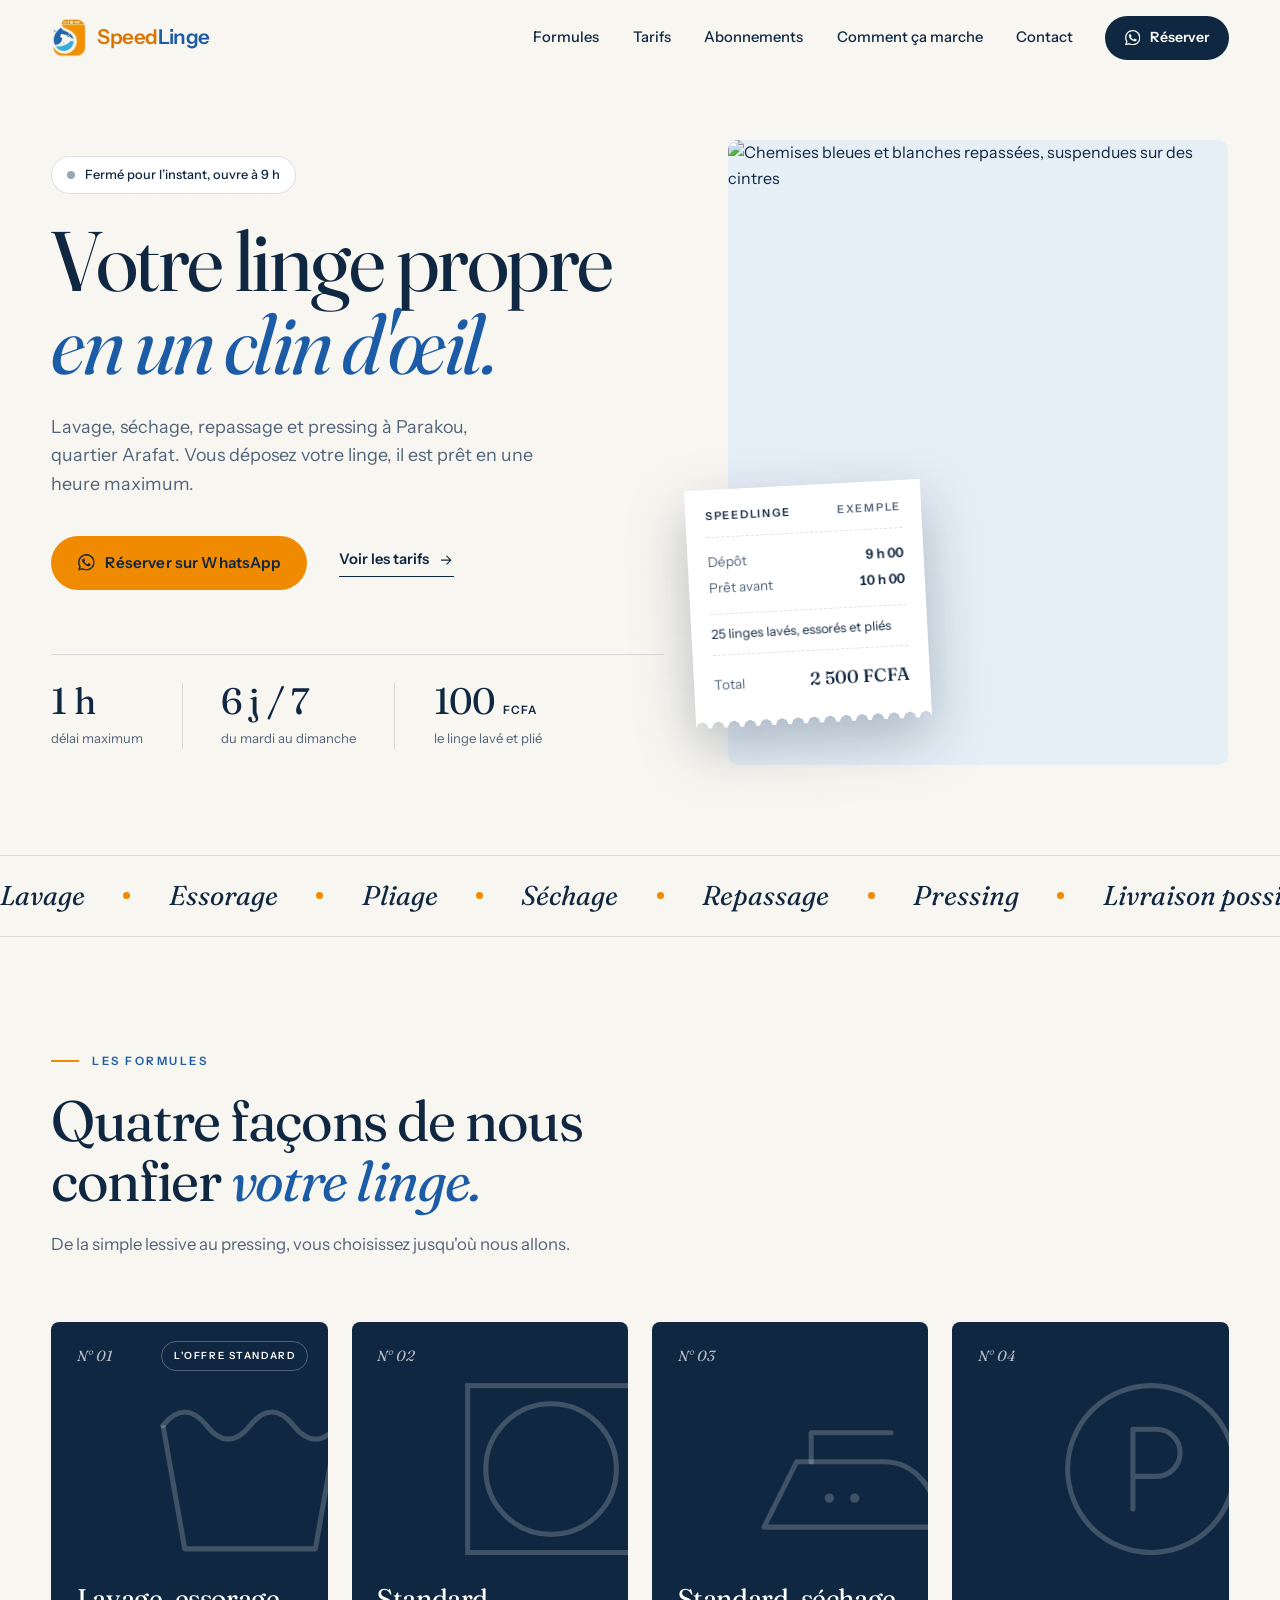
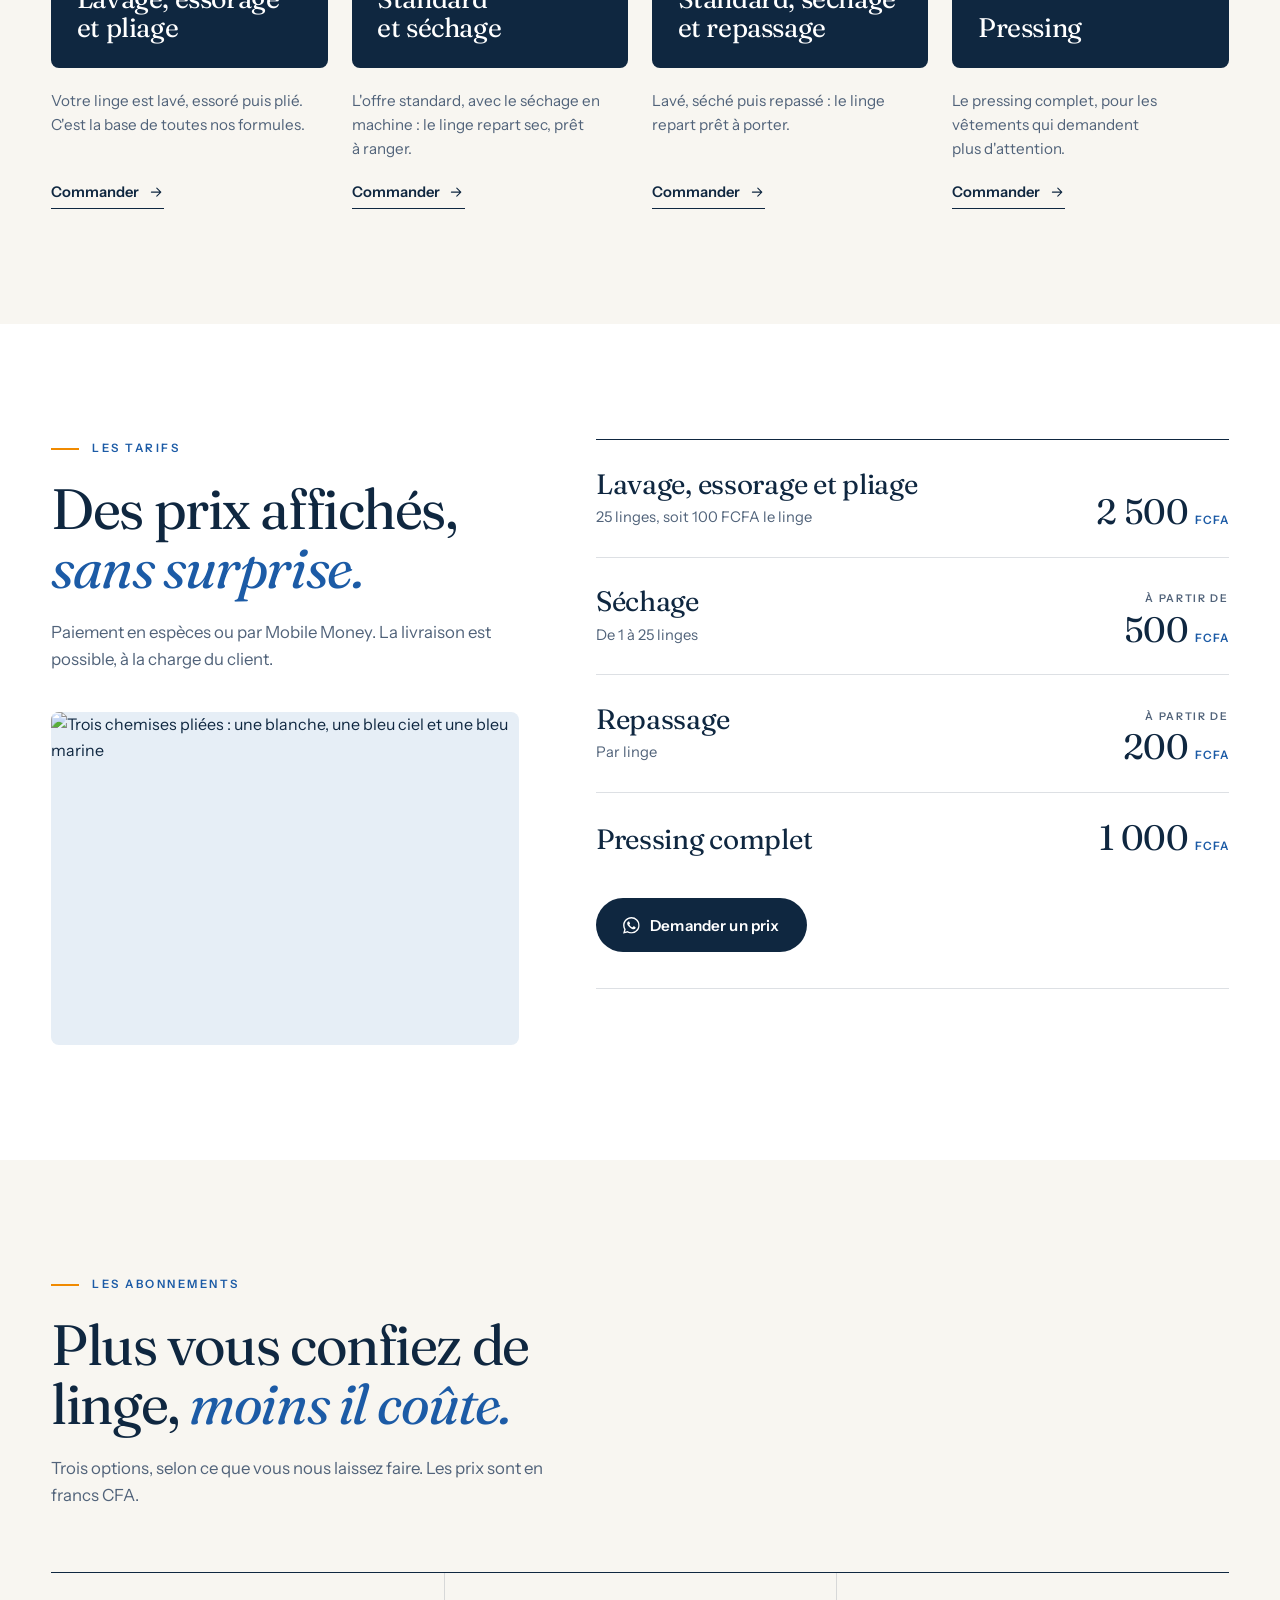
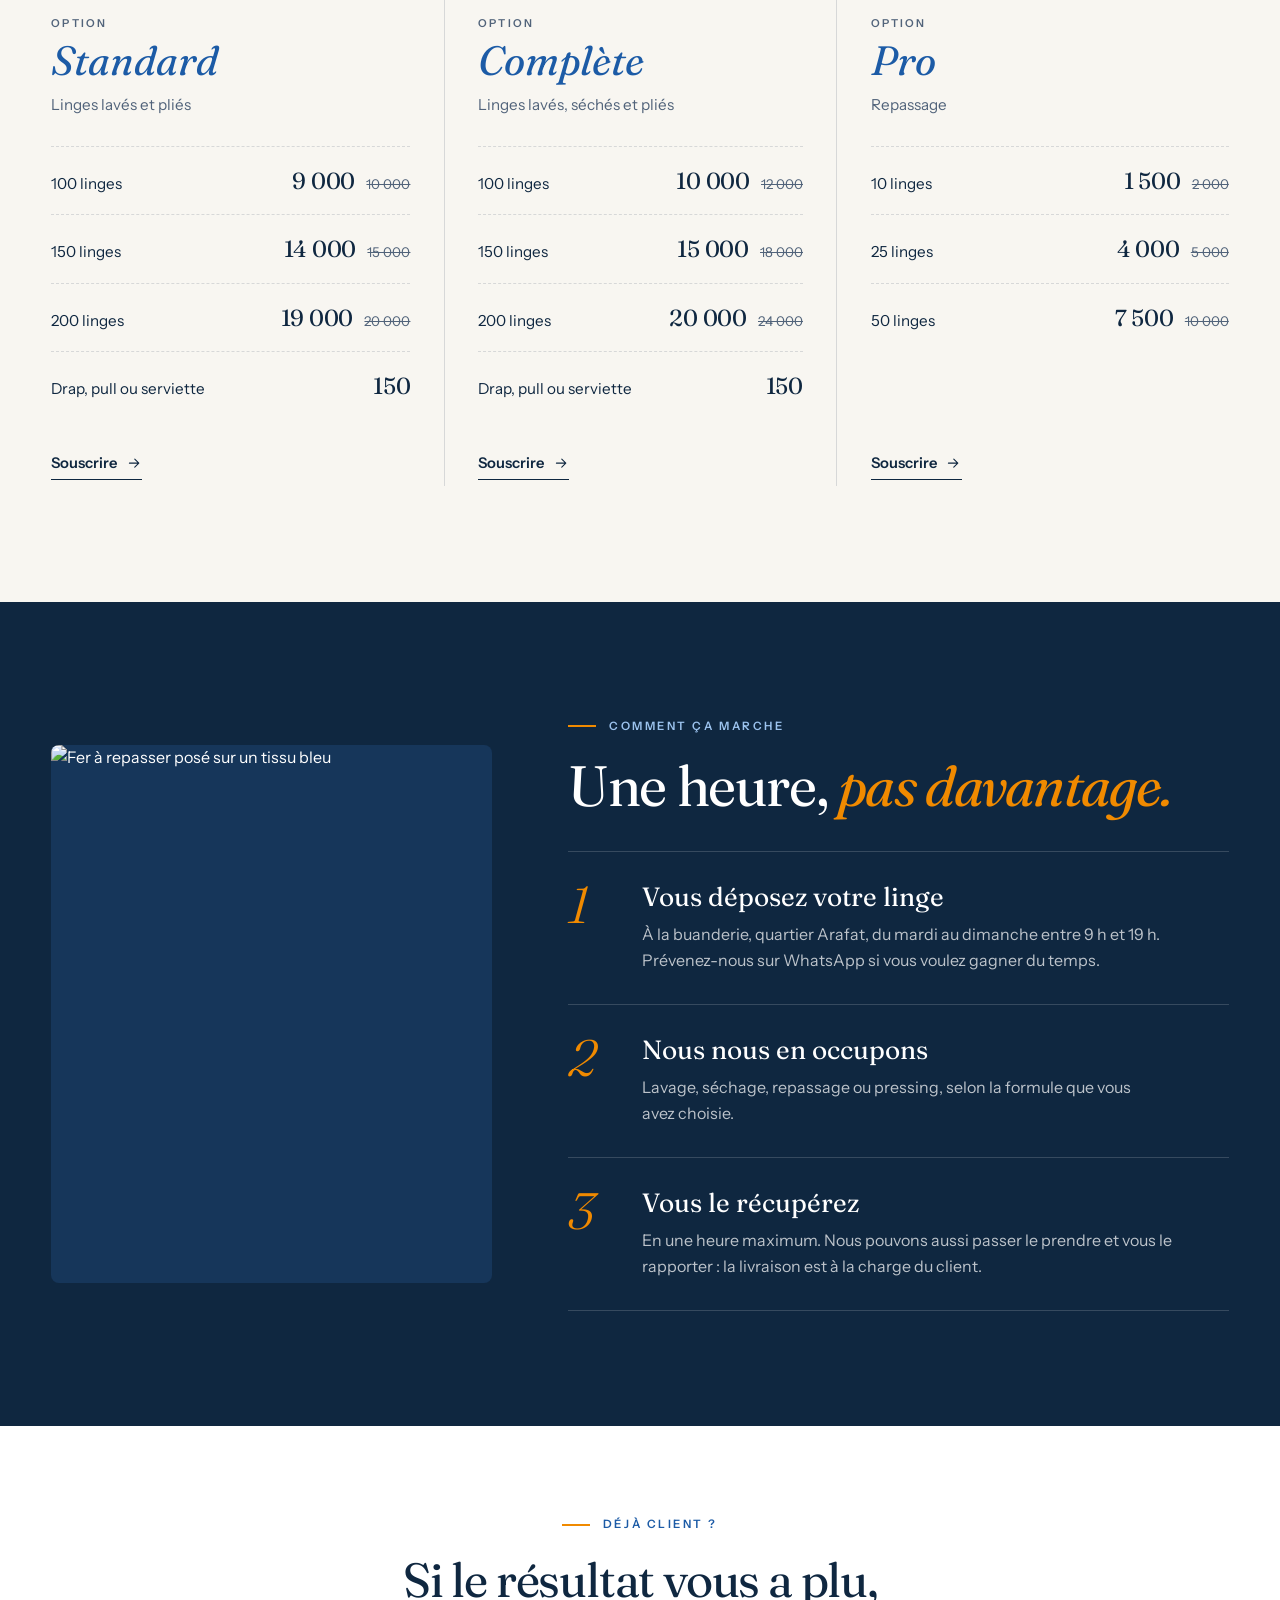
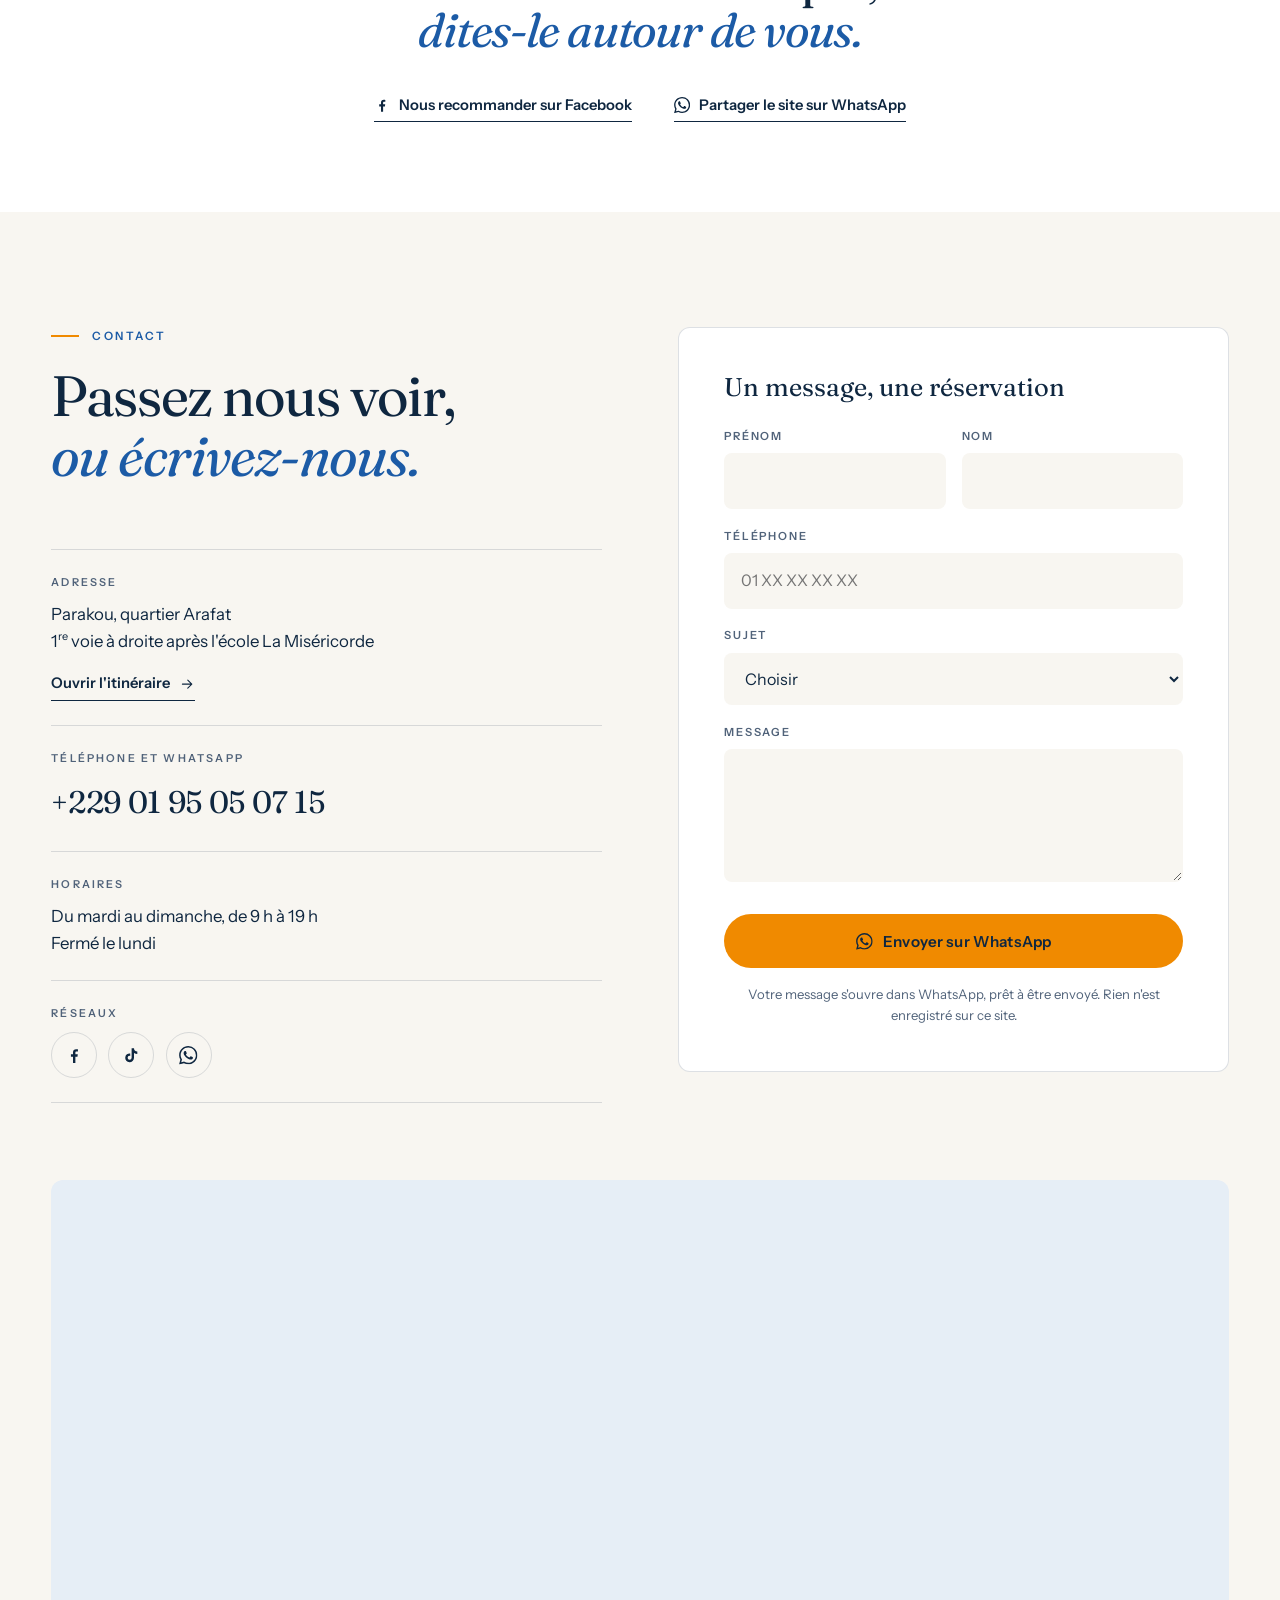
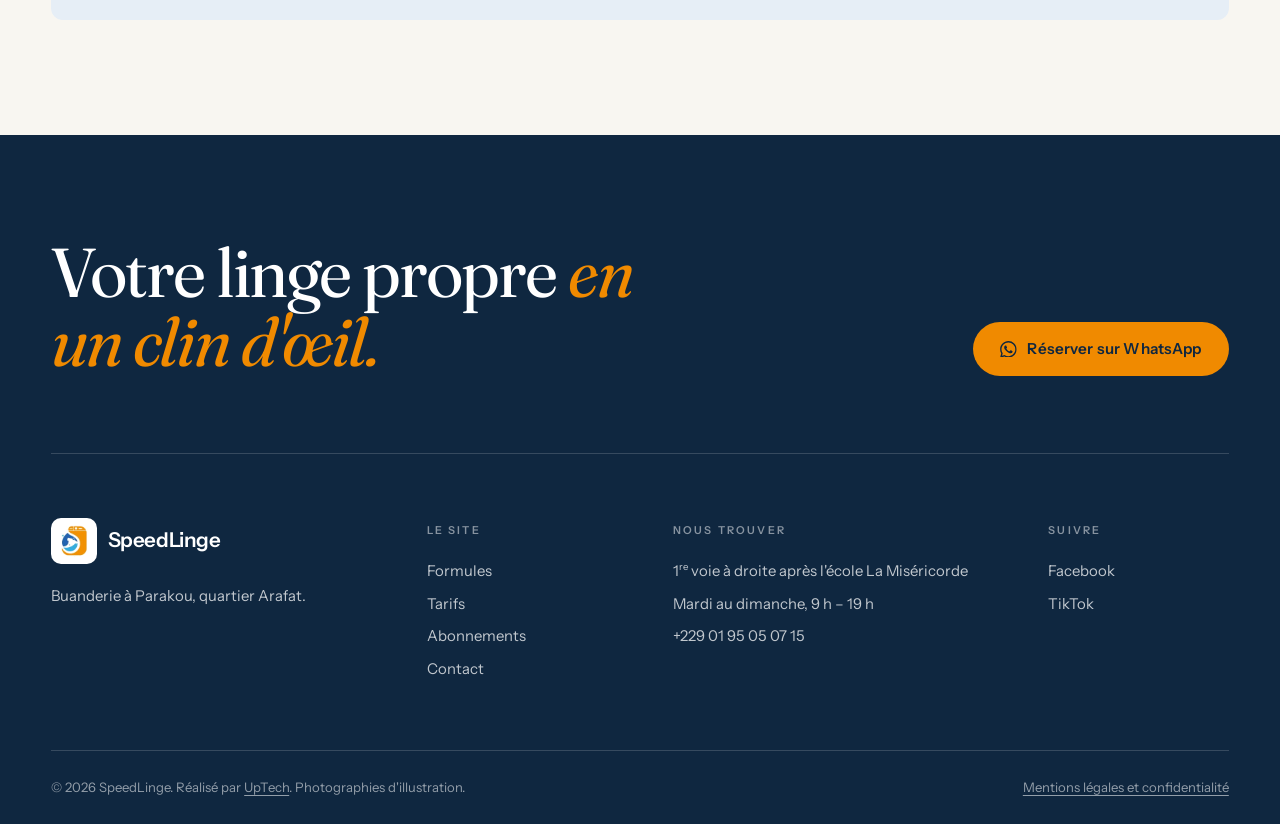
==== commit 4fe4381b: "Refonte du site dans un style éditorial, sobre et haut de gamme Les affiches publicitaires servaient" ====
--- a/index.html
+++ b/index.html
@@ -1,62 +1,53 @@
 <!DOCTYPE html>
-<html lang="fr">
+<html lang="fr" class="no-js">
 <head>
     <meta charset="UTF-8">
     <meta name="viewport" content="width=device-width, initial-scale=1.0">
 
-    <!-- Google Search Console -->
     <meta name="google-site-verification" content="_C1OxdlCpSGYfPyQY8_dpkYV3t85jUmwIno9KuITbAk">
 
-    <!-- SEO de base -->
-    <title>SpeedLinge — Buanderie Professionnelle à Parakou | Lavage, Repassage, Pressing</title>
-    <meta name="description" content="SpeedLinge, buanderie professionnelle à Parakou (Quartier Arafat). Lavage, séchage, repassage et pressing express en 1h max. Ouvert mar-dim 09h-19h. Appelez le +229 95 05 07 15.">
-    <meta name="keywords" content="buanderie Parakou, lavage linge Parakou, repassage Parakou, pressing Parakou, blanchisserie Bénin, SpeedLinge, laverie Parakou, nettoyage vêtements Parakou">
+    <title>SpeedLinge — Buanderie à Parakou : lavage, repassage et pressing en 1 h</title>
+    <meta name="description" content="SpeedLinge, buanderie à Parakou, quartier Arafat. Lavage, séchage, repassage et pressing, prêts en une heure maximum. Ouvert du mardi au dimanche, de 9 h à 19 h. Tél. +229 01 95 05 07 15.">
     <meta name="author" content="SpeedLinge">
     <meta name="robots" content="index, follow">
+    <meta name="theme-color" content="#F8F6F1">
     <link rel="canonical" href="https://speedlinge.netlify.app/">
-
-    <!-- Open Graph (partage Facebook / WhatsApp) -->
+    <link rel="icon" href="img/logo.jpg">
+
     <meta property="og:type" content="business.business">
-    <meta property="og:title" content="SpeedLinge — Buanderie Professionnelle à Parakou">
-    <meta property="og:description" content="Lavage, séchage, repassage et pressing express en 1h max à Parakou. Service rapide, soigné et accessible. Réservez via WhatsApp.">
-    <meta property="og:image" content="img/banner.jpg">
+    <meta property="og:title" content="SpeedLinge — Buanderie à Parakou">
+    <meta property="og:description" content="Lavage, séchage, repassage et pressing, prêts en une heure maximum. Réservez sur WhatsApp.">
+    <meta property="og:image" content="https://speedlinge.netlify.app/img/banner.jpg">
     <meta property="og:url" content="https://speedlinge.netlify.app/">
     <meta property="og:locale" content="fr_BJ">
     <meta property="og:site_name" content="SpeedLinge">
-    <meta property="business:contact_data:street_address" content="Quartier Arafat, 1ère voie à droite après l'école La Miséricorde">
-    <meta property="business:contact_data:locality" content="Parakou">
-    <meta property="business:contact_data:country_name" content="Bénin">
-    <meta property="business:contact_data:phone_number" content="+22995050715">
-
-    <!-- Twitter Card -->
+
     <meta name="twitter:card" content="summary_large_image">
-    <meta name="twitter:title" content="SpeedLinge — Buanderie Professionnelle à Parakou">
-    <meta name="twitter:description" content="Lavage, repassage et pressing express en 1h à Parakou. Réservez via WhatsApp.">
-    <meta name="twitter:image" content="img/banner.jpg">
-
-    <!-- Géolocalisation -->
+    <meta name="twitter:title" content="SpeedLinge — Buanderie à Parakou">
+    <meta name="twitter:description" content="Lavage, repassage et pressing en une heure maximum à Parakou. Réservez sur WhatsApp.">
+    <meta name="twitter:image" content="https://speedlinge.netlify.app/img/banner.jpg">
+
     <meta name="geo.region" content="BJ">
     <meta name="geo.placename" content="Parakou, Bénin">
     <meta name="geo.position" content="9.334529841820128;2.6487189933049846">
     <meta name="ICBM" content="9.334529841820128, 2.6487189933049846">
 
-    <!-- Schema.org JSON-LD (rich results Google) -->
     <script type="application/ld+json">
     {
         "@context": "https://schema.org",
-        "@type": "LocalBusiness",
+        "@type": "DryCleaningOrLaundry",
         "name": "SpeedLinge",
-        "description": "Buanderie professionnelle à Parakou. Lavage, séchage, repassage et pressing express en 1h maximum.",
+        "description": "Buanderie à Parakou. Lavage, séchage, repassage et pressing, prêts en une heure maximum.",
         "url": "https://speedlinge.netlify.app/",
         "logo": "https://speedlinge.netlify.app/img/logo.jpg",
         "image": "https://speedlinge.netlify.app/img/banner.jpg",
-        "telephone": "+22995050715",
-        "priceRange": "100f - 1000f",
+        "telephone": "+2290195050715",
+        "priceRange": "100 FCFA - 1 000 FCFA",
         "currenciesAccepted": "XOF",
-        "paymentAccepted": "Cash, Mobile Money",
+        "paymentAccepted": "Espèces, Mobile Money",
         "address": {
             "@type": "PostalAddress",
-            "streetAddress": "Quartier Arafat, 1ère voie à droite après l'école La Miséricorde",
+            "streetAddress": "Quartier Arafat, 1re voie à droite après l'école La Miséricorde",
             "addressLocality": "Parakou",
             "addressCountry": "BJ"
         },
@@ -81,728 +72,490 @@
     }
     </script>
 
-    <!-- Fonts -->
+    <script>
+        // Les animations d'apparition ne s'activent que si le navigateur sait les jouer :
+        // sans cela, le contenu reste simplement visible.
+        if ('IntersectionObserver' in window && window.innerHeight > 0) {
+            document.documentElement.className = 'js';
+        }
+    </script>
+
     <link rel="preconnect" href="https://fonts.googleapis.com">
-    <link href="https://fonts.googleapis.com/css2?family=Instrument+Sans:wght@400;500;600;700&family=Playfair+Display:ital,wght@0,700;0,800;0,900;1,700;1,800&display=swap" rel="stylesheet">
-
-    <!-- Icons -->
-    <link rel="stylesheet" href="https://cdnjs.cloudflare.com/ajax/libs/font-awesome/6.5.0/css/all.min.css">
-
-    <!-- Styles -->
-    <link rel="stylesheet" href="css/style.css?v=2026-09-24">
-
-    <!-- Preload images critiques -->
-    <link rel="preload" as="image" href="img/promo.jpg">
-    <link rel="preload" as="image" href="img/logo.jpg">
+    <link rel="preconnect" href="https://fonts.gstatic.com" crossorigin>
+    <link rel="preconnect" href="https://images.unsplash.com">
+    <link href="https://fonts.googleapis.com/css2?family=Fraunces:ital,opsz,wght,WONK@0,9..144,300..600,0..1;1,9..144,300..600,0..1&family=Instrument+Sans:wght@400;500;600&display=swap" rel="stylesheet">
+
+    <link rel="stylesheet" href="css/style.css?v=2026-10-02">
 </head>
 <body>
 
-<!-- ============================================
-     NAV
-     ============================================ -->
-<nav id="nav">
-    <div class="nav-c">
-        <a href="#top" class="n-logo">
-            <div class="n-logo-ic">
-                <img src="img/logo.jpg" alt="SpeedLinge Logo">
-            </div>
-            <div class="n-logo-t"><b>Speed</b><span>Linge</span></div>
+<svg width="0" height="0" style="position:absolute" aria-hidden="true" focusable="false">
+    <symbol id="i-arrow" viewBox="0 0 24 24"><path d="M5 12h14M13 6l6 6-6 6" fill="none" stroke="currentColor" stroke-width="1.6" stroke-linecap="round" stroke-linejoin="round"/></symbol>
+    <symbol id="i-phone" viewBox="0 0 24 24"><path d="M5 4h3l2 5-2.5 1.5a11 11 0 0 0 6 6L15 14l5 2v3a2 2 0 0 1-2 2A16 16 0 0 1 3 6a2 2 0 0 1 2-2z" fill="none" stroke="currentColor" stroke-width="1.6" stroke-linejoin="round"/></symbol>
+    <symbol id="i-wa" viewBox="0 0 24 24"><path fill="currentColor" d="M17.47 14.38c-.3-.15-1.76-.87-2.03-.97-.27-.1-.47-.15-.67.15-.2.3-.77.97-.94 1.16-.17.2-.35.22-.64.07-.3-.15-1.26-.46-2.39-1.47-.88-.79-1.48-1.76-1.65-2.06-.17-.3-.02-.46.13-.6.13-.14.3-.35.45-.52.15-.17.2-.3.3-.5.1-.2.05-.37-.03-.52-.07-.15-.67-1.61-.92-2.2-.24-.58-.49-.5-.67-.51h-.57c-.2 0-.52.07-.79.37-.27.3-1.04 1.02-1.04 2.48s1.07 2.88 1.21 3.07c.15.2 2.1 3.2 5.08 4.49.71.31 1.26.49 1.7.63.71.22 1.36.2 1.87.12.57-.09 1.76-.72 2-1.41.25-.7.25-1.29.18-1.41-.08-.13-.28-.2-.57-.35zM12.05 21.8h-.01a9.87 9.87 0 0 1-5.03-1.38l-.36-.21-3.74.98 1-3.65-.24-.37a9.86 9.86 0 0 1-1.51-5.26c0-5.45 4.44-9.88 9.89-9.88 2.64 0 5.12 1.03 6.99 2.9a9.83 9.83 0 0 1 2.89 6.99c0 5.45-4.44 9.88-9.88 9.88zm8.41-18.3A11.82 11.82 0 0 0 12.05 0C5.5 0 .16 5.34.16 11.89c0 2.1.55 4.14 1.59 5.95L.06 24l6.3-1.65a11.88 11.88 0 0 0 5.68 1.45h.01c6.55 0 11.89-5.34 11.89-11.89 0-3.18-1.24-6.16-3.48-8.41z"/></symbol>
+    <symbol id="i-fb" viewBox="0 0 24 24"><path fill="currentColor" d="M13.5 22v-8h2.7l.4-3.2h-3.1V8.8c0-.9.3-1.6 1.6-1.6h1.7V4.3c-.3 0-1.3-.1-2.4-.1-2.4 0-4 1.5-4 4.1v2.5H7.7V14h2.7v8z"/></symbol>
+    <symbol id="i-tt" viewBox="0 0 24 24"><path fill="currentColor" d="M16.6 5.8a4.3 4.3 0 0 1-1-2.8h-3.1v12.4a2.6 2.6 0 1 1-2.6-2.6c.3 0 .5 0 .8.1V9.7a5.7 5.7 0 1 0 4.9 5.7V9a7.3 7.3 0 0 0 4.3 1.4V7.3a4.3 4.3 0 0 1-3.3-1.5z"/></symbol>
+
+    <!-- Symboles d'entretien, ceux des étiquettes cousues dans les vêtements -->
+    <symbol id="c-lavage" viewBox="0 0 64 64"><path d="M8 20l6 34h36l6-34" fill="none" stroke="currentColor" stroke-width="1.4" stroke-linejoin="round"/><path d="M8 20c4-5 8-5 12 0s8 5 12 0 8-5 12 0 8 5 12 0" fill="none" stroke="currentColor" stroke-width="1.4" stroke-linecap="round"/></symbol>
+    <symbol id="c-sechage" viewBox="0 0 64 64"><rect x="9" y="9" width="46" height="46" fill="none" stroke="currentColor" stroke-width="1.4"/><circle cx="32" cy="32" r="18" fill="none" stroke="currentColor" stroke-width="1.4"/></symbol>
+    <symbol id="c-repassage" viewBox="0 0 64 64"><path d="M8 48l9-18h24c8 0 15 7 15 18z" fill="none" stroke="currentColor" stroke-width="1.4" stroke-linejoin="round"/><path d="M21 30v-8h22" fill="none" stroke="currentColor" stroke-width="1.4" stroke-linecap="round" stroke-linejoin="round"/><circle cx="26" cy="40" r="1.3" fill="currentColor"/><circle cx="33" cy="40" r="1.3" fill="currentColor"/></symbol>
+    <symbol id="c-pressing" viewBox="0 0 64 64"><circle cx="32" cy="32" r="23" fill="none" stroke="currentColor" stroke-width="1.4"/><path d="M27 43V21h6.5a6.5 6.5 0 0 1 0 13H27" fill="none" stroke="currentColor" stroke-width="1.4" stroke-linecap="round" stroke-linejoin="round"/></symbol>
+</svg>
+
+<a class="skip" href="#contenu">Aller au contenu</a>
+
+<header class="hd" id="hd">
+    <div class="wrap hd-in">
+        <a href="#top" class="logo" aria-label="SpeedLinge, retour en haut de page">
+            <img src="img/logo-mark.png" alt="" width="80" height="90">
+            <span class="logo-t"><b>Speed</b>Linge</span>
         </a>
-        <ul class="n-links">
-            <li><a href="#top">Accueil</a></li>
-            <li><a href="#services">Services</a></li>
-            <li><a href="#tarifs">Tarifs</a></li>
-            <li><a href="#abo">Abonnements</a></li>
-            <li><a href="#avis">Avis</a></li>
-            <li><a href="#contact">Contact</a></li>
-            <li>
-                <a href="https://wa.me/22995050715?text=Bonjour%20SpeedLinge%2C%20reservation."
-                   target="_blank"
-                   class="n-cta">
-                    <i class="fab fa-whatsapp"></i> Reserver
-                </a>
-            </li>
-        </ul>
-        <button class="ham" id="ham"><i class="fas fa-bars"></i></button>
-    </div>
-</nav>
-
-<!-- Overlay + Drawer mobile -->
-<div class="m-overlay" id="m-ov"></div>
-<div class="m-drawer" id="m-dr">
-    <div class="m-drawer-top">
-        <div class="n-logo-t"><b>Speed</b><span>Linge</span></div>
-        <button class="m-x" id="m-x"><i class="fas fa-xmark"></i></button>
-    </div>
-    <a href="#top">Accueil</a>
-    <a href="#services">Services</a>
-    <a href="#tarifs">Tarifs</a>
-    <a href="#abo">Abonnements</a>
-    <a href="#avis">Avis</a>
-    <a href="#contact">Contact</a>
-    <a href="https://wa.me/22995050715?text=Bonjour%20SpeedLinge%2C%20reservation."
-       target="_blank"
-       class="m-cta">
-        <i class="fab fa-whatsapp"></i> Reserver
-    </a>
-</div>
-
-<!-- ============================================
-     HERO
-     ============================================ -->
-<section class="hero" id="top">
-    <div class="hero-left">
-        <div class="hero-tag">
-            <div class="pulse-dot"></div>
-            Service express — 1 heure max
-        </div>
-        <h1>Votre <em>linge propre</em><br>en un clin d'oeil</h1>
-        <p class="hero-p">
-            SpeedLinge, votre buanderie professionnelle à Parakou.
-            Lavage, séchage, repassage et pressing de qualité.
-        </p>
-        <div class="hero-btns">
-            <a href="https://wa.me/22995050715?text=Bonjour%20SpeedLinge%2C%20reservation."
-               target="_blank"
-               class="btn btn-o">
-                <i class="fab fa-whatsapp"></i> Réserver
-            </a>
-            <a href="#services" class="btn btn-g">
-                Nos services <i class="fas fa-arrow-right"></i>
-            </a>
-        </div>
-        <div class="hero-stats">
-            <div class="h-stat">
-                <div class="h-stat-v">1h</div>
-                <div class="h-stat-l">Délai max</div>
-            </div>
-            <div class="h-stat">
-                <div class="h-stat-v">100+</div>
-                <div class="h-stat-l">Clients</div>
-            </div>
-            <div class="h-stat">
-                <div class="h-stat-v">6j/7</div>
-                <div class="h-stat-l">Ouvert</div>
-            </div>
-        </div>
-    </div>
-
-    <div class="hero-right">
-        <div class="hero-img-wrap">
-            <img class="hero-img" src="img/promo.jpg" alt="SpeedLinge - Service professionnel">
-            <div class="hero-img-overlay"></div>
-        </div>
-        <div class="hero-float f1">
-            <div class="hf-ic green"><i class="fas fa-check"></i></div>
-            <div>
-                <div class="hf-t">Qualité garantie</div>
-                <div class="hf-s">Machines Samsung pro</div>
-            </div>
-        </div>
-        <div class="hero-float f2">
-            <div class="hf-ic blue"><i class="fas fa-truck-fast"></i></div>
-            <div>
-                <div class="hf-t">Livraison possible</div>
-                <div class="hf-s">Récupération & livraison</div>
-            </div>
-        </div>
-    </div>
-</section>
-
-<!-- ============================================
-     SCROLL REVEAL
-     ============================================ -->
-<div class="sr-section" id="sr">
-    <div class="sr-sticky">
-        <div class="sr-frame">
-            <img class="sr-img"
-                 id="sr-img"
-                 src="img/banner.jpg"
-                 alt="SpeedLinge - Service de Lavage et Repassage"
-                 loading="lazy">
-            <div class="sr-over" id="sr-over">
-                <h2>Un service qui change<br>votre quotidien</h2>
-                <p>Machines professionnelles, produits premium, équipe dédiée. Votre linge mérite le meilleur.</p>
-                <div class="sr-badge"><i class="fas fa-stopwatch"></i> 01h maximum</div>
-            </div>
-        </div>
-    </div>
-</div>
-
-<!-- ============================================
-     MARQUEE
-     ============================================ -->
-<div class="marquee">
-    <div class="mq-track">
-        <div class="mq-item"><span class="d"></span>Lavage</div>
-        <div class="mq-item"><span class="d"></span>Séchage</div>
-        <div class="mq-item"><span class="d"></span>Repassage</div>
-        <div class="mq-item"><span class="d"></span>Pressing</div>
-        <div class="mq-item"><span class="d"></span>Pliage</div>
-        <div class="mq-item"><span class="d"></span>Livraison</div>
-        <div class="mq-item"><span class="d"></span>Express 1h</div>
-        <div class="mq-item"><span class="d"></span>Qualité pro</div>
-        <!-- Duplicate pour boucle infinie -->
-        <div class="mq-item"><span class="d"></span>Lavage</div>
-        <div class="mq-item"><span class="d"></span>Séchage</div>
-        <div class="mq-item"><span class="d"></span>Repassage</div>
-        <div class="mq-item"><span class="d"></span>Pressing</div>
-        <div class="mq-item"><span class="d"></span>Pliage</div>
-        <div class="mq-item"><span class="d"></span>Livraison</div>
-        <div class="mq-item"><span class="d"></span>Express 1h</div>
-        <div class="mq-item"><span class="d"></span>Qualité pro</div>
-    </div>
-</div>
-
-<!-- ============================================
-     SERVICES
-     ============================================ -->
-<section class="sec" id="services">
-    <div class="ctn">
-        <div class="sec-top">
-            <div class="sec-tag">Nos services</div>
-            <h2 class="sec-h">Des prestations <span class="o">professionnelles</span></h2>
-            <p class="sec-p">Chaque vêtement est traité avec soin par notre équipe dédiée.</p>
-        </div>
-        <div class="bento">
-            <!-- Service 01 -->
-            <div class="b-card b1 rv">
-                <div class="b-num">01</div>
-                <div class="b-ic o"><i class="fas fa-shirt"></i></div>
-                <h3>Lavage + Essorage + Pliage</h3>
-                <p>L'offre standard : lavage soigné, essorage délicat, pliage minutieux.</p>
-                <ul class="b-feat">
-                    <li><i class="fas fa-check"></i>Tri couleur & tissu</li>
-                    <li><i class="fas fa-check"></i>Température adaptée</li>
-                    <li><i class="fas fa-check"></i>Pliage organisé</li>
-                </ul>
-                <a href="https://wa.me/22995050715?text=Option%20standard%20SVP"
-                   target="_blank"
-                   class="b-link">
-                    Commander <i class="fas fa-arrow-right"></i>
-                </a>
-            </div>
-            <!-- Service 02 -->
-            <div class="b-card b2 rv d1">
-                <div class="b-num">02</div>
-                <div class="b-ic b"><i class="fas fa-wind"></i></div>
-                <h3>Standard + Séchage + Repassage</h3>
-                <p>L'offre complète : séchage machine et repassage vapeur professionnel.</p>
-                <ul class="b-feat">
-                    <li><i class="fas fa-check"></i>Séchage rapide</li>
-                    <li><i class="fas fa-check"></i>Repassage vapeur</li>
-                    <li><i class="fas fa-check"></i>Pliage ou cintres</li>
-                </ul>
-                <a href="https://wa.me/22995050715?text=Option%20complete%20SVP"
-                   target="_blank"
-                   class="b-link">
-                    Commander <i class="fas fa-arrow-right"></i>
-                </a>
-            </div>
-            <!-- Service 03 -->
-            <div class="b-card b3 rv d2">
-                <div class="b-num">03</div>
-                <div class="b-ic d"><i class="fas fa-gem"></i></div>
-                <h3>Pressing professionnel</h3>
-                <p>Nettoyage expert pour vêtements délicats, costumes, tenues spéciales.</p>
-                <ul class="b-feat">
-                    <li><i class="fas fa-check"></i>Détachage pro</li>
-                    <li><i class="fas fa-check"></i>Tissus délicats</li>
-                    <li><i class="fas fa-check"></i>Finition premium</li>
-                </ul>
-                <a href="https://wa.me/22995050715?text=Pressing%20SVP"
-                   target="_blank"
-                   class="b-link">
-                    Commander <i class="fas fa-arrow-right"></i>
-                </a>
-            </div>
-        </div>
-    </div>
-</section>
-
-<!-- ============================================
-     TARIFS
-     ============================================ -->
-<section class="sec bg-s" id="tarifs">
-    <div class="ctn">
-        <div class="sec-top">
-            <div class="sec-tag">Nos tarifs</div>
-            <h2 class="sec-h">Des prix <span class="o">transparents</span></h2>
-            <p class="sec-p">Clairs, compétitifs et sans surprise.</p>
-        </div>
-        <div class="pr-grid">
-            <!-- Lavage -->
-            <div class="pr-c rv">
-                <div class="pr-top">
-                    <div class="pr-ic"><i class="fas fa-shirt"></i></div>
-                    <h3>Lavage</h3>
-                </div>
-                <div class="pr-price">
-                    <div class="pr-v">100<span class="pr-u">f</span></div>
-                    <div class="pr-per">par linge</div>
-                </div>
-                <ul class="pr-list">
-                    <li><i class="fas fa-check"></i>Lavage pro</li>
-                    <li><i class="fas fa-check"></i>Lessive premium</li>
-                    <li><i class="fas fa-check"></i>Essorage + pliage</li>
-                </ul>
-                <div class="pr-btn-w">
-                    <a href="https://wa.me/22995050715?text=Lavage%20SVP"
-                       target="_blank"
-                       class="pr-btn pr-ghost">Choisir</a>
-                </div>
-            </div>
-            <!-- Séchage (populaire) -->
-            <div class="pr-c pop rv d1">
-                <div class="pr-pop">POPULAIRE</div>
-                <div class="pr-top">
-                    <div class="pr-ic" style="background:var(--orange-l);color:var(--orange)">
-                        <i class="fas fa-wind"></i>
-                    </div>
-                    <h3>Séchage</h3>
-                </div>
-                <div class="pr-price">
-                    <div class="pr-v">500<span class="pr-u">f</span></div>
-                    <div class="pr-per">1 à 25 linges</div>
-                </div>
-                <ul class="pr-list">
-                    <li><i class="fas fa-check"></i>Séchage rapide</li>
-                    <li><i class="fas fa-check"></i>Tous tissus</li>
-                    <li><i class="fas fa-check"></i>Économique</li>
-                </ul>
-                <div class="pr-btn-w">
-                    <a href="https://wa.me/22995050715?text=S%C3%A9chage%20SVP"
-                       target="_blank"
-                       class="pr-btn pr-fill">Choisir</a>
-                </div>
-            </div>
-            <!-- Repassage -->
-            <div class="pr-c rv d2">
-                <div class="pr-top">
-                    <div class="pr-ic"><i class="fas fa-temperature-high"></i></div>
-                    <h3>Repassage</h3>
-                </div>
-                <div class="pr-price">
-                    <div class="pr-v">200<span class="pr-u">f</span></div>
-                    <div class="pr-per">par linge</div>
-                </div>
-                <ul class="pr-list">
-                    <li><i class="fas fa-check"></i>Repassage pro</li>
-                    <li><i class="fas fa-check"></i>Finition nette</li>
-                    <li><i class="fas fa-check"></i>Plis précis</li>
-                </ul>
-                <div class="pr-btn-w">
-                    <a href="https://wa.me/22995050715?text=Repassage%20SVP"
-                       target="_blank"
-                       class="pr-btn pr-ghost">Choisir</a>
-                </div>
-            </div>
-            <!-- Pressing -->
-            <div class="pr-c rv d3">
-                <div class="pr-top">
-                    <div class="pr-ic" style="background:var(--g2);color:var(--navy)">
-                        <i class="fas fa-gem"></i>
-                    </div>
-                    <h3>Pressing</h3>
-                </div>
-                <div class="pr-price">
-                    <div class="pr-v">1000<span class="pr-u">f</span></div>
-                    <div class="pr-per">par tenue</div>
-                </div>
-                <ul class="pr-list">
-                    <li><i class="fas fa-check"></i>Nettoyage expert</li>
-                    <li><i class="fas fa-check"></i>Repassage inclus</li>
-                    <li><i class="fas fa-check"></i>Prêt en 24h</li>
-                </ul>
-                <div class="pr-btn-w">
-                    <a href="https://wa.me/22995050715?text=Pressing%20SVP"
-                       target="_blank"
-                       class="pr-btn pr-ghost">Choisir</a>
-                </div>
-            </div>
-        </div>
-        <p class="pr-note">25 linges = 2 500f &bull; Dégressif en volume</p>
-    </div>
-</section>
-
-<!-- ============================================
-     ABONNEMENTS
-     ============================================ -->
-<section class="sec" id="abo">
-    <div class="ctn">
-        <div class="sec-top">
-            <div class="sec-tag">Abonnements</div>
-            <h2 class="sec-h">Offres <span class="o">avantageuses</span></h2>
-            <p class="sec-p">Économisez chaque mois avec nos formules.</p>
-        </div>
-        <div class="abo-g">
-            <!-- Standard -->
-            <div class="abo-c rv">
-                <div class="abo-h">
-                    <div class="abo-ic ab"><i class="fas fa-shirt"></i></div>
-                    <div>
-                        <h3>Standard</h3>
-                        <span>Lavage + Essorage + Pliage</span>
-                    </div>
-                </div>
-                <div class="abo-b">
-                    <div class="abo-r">
-                        <span class="abo-l">100 linges</span>
-                        <div><span class="abo-v">9 000f</span><span class="abo-old">10 000f</span></div>
-                    </div>
-                    <div class="abo-r">
-                        <span class="abo-l">150 linges</span>
-                        <div><span class="abo-v">14 000f</span><span class="abo-old">15 000f</span></div>
-                    </div>
-                    <div class="abo-r">
-                        <span class="abo-l">200 linges</span>
-                        <div><span class="abo-v">19 000f</span><span class="abo-old">20 000f</span></div>
-                    </div>
-                    <div class="abo-r">
-                        <span class="abo-l">Drap / pull / serviette</span>
-                        <div><span class="abo-v">150f</span></div>
-                    </div>
-                    <a href="https://wa.me/22995050715?text=Abo%20Standard"
-                       target="_blank"
-                       class="abo-btn">Souscrire</a>
-                </div>
-            </div>
-            <!-- Complète -->
-            <div class="abo-c rv d1">
-                <div class="abo-h">
-                    <div class="abo-ic ao"><i class="fas fa-star"></i></div>
-                    <div>
-                        <h3>Complète</h3>
-                        <span>Lavage + Séchage + Pliage</span>
-                    </div>
-                </div>
-                <div class="abo-b">
-                    <div class="abo-r">
-                        <span class="abo-l">100 linges</span>
-                        <div><span class="abo-v">10 000f</span><span class="abo-old">12 000f</span></div>
-                    </div>
-                    <div class="abo-r">
-                        <span class="abo-l">150 linges</span>
-                        <div><span class="abo-v">15 000f</span><span class="abo-old">18 000f</span></div>
-                    </div>
-                    <div class="abo-r">
-                        <span class="abo-l">200 linges</span>
-                        <div><span class="abo-v">20 000f</span><span class="abo-old">24 000f</span></div>
-                    </div>
-                    <div class="abo-r">
-                        <span class="abo-l">Drap / pull / serviette</span>
-                        <div><span class="abo-v">150f</span></div>
-                    </div>
-                    <a href="https://wa.me/22995050715?text=Abo%20Complet"
-                       target="_blank"
-                       class="abo-btn">Souscrire</a>
-                </div>
-            </div>
-            <!-- Pro -->
-            <div class="abo-c rv d2">
-                <div class="abo-h">
-                    <div class="abo-ic ad"><i class="fas fa-gem"></i></div>
-                    <div>
-                        <h3>Pro</h3>
-                        <span>Repassage professionnel</span>
-                    </div>
-                </div>
-                <div class="abo-b">
-                    <div class="abo-r">
-                        <span class="abo-l">10 linges</span>
-                        <div><span class="abo-v">1 500f</span><span class="abo-old">2 000f</span></div>
-                    </div>
-                    <div class="abo-r">
-                        <span class="abo-l">25 linges</span>
-                        <div><span class="abo-v">4 000f</span><span class="abo-old">5 000f</span></div>
-                    </div>
-                    <div class="abo-r">
-                        <span class="abo-l">50 linges</span>
-                        <div><span class="abo-v">7 500f</span><span class="abo-old">10 000f</span></div>
-                    </div>
-                    <a href="https://wa.me/22995050715?text=Abo%20Pro"
-                       target="_blank"
-                       class="abo-btn">Souscrire</a>
-                </div>
-            </div>
-        </div>
-    </div>
-</section>
-
-<!-- ============================================
-     AVIS CLIENTS
-     ============================================ -->
-<section class="sec testi" id="avis">
-    <div class="testi-pat"></div>
-    <div class="ctn">
-        <div class="sec-top">
-            <div class="sec-tag" style="color:var(--orange)">Avis clients</div>
-            <h2 class="sec-h" style="color:#fff">Votre avis <span class="o">compte</span></h2>
-            <p class="sec-p" style="color:rgba(255,255,255,.5)">
-                Vous avez utilisé nos services ? Partagez votre expérience et aidez d'autres clients à nous découvrir.
-            </p>
-        </div>
-        <div class="review-grid rv">
-            <!-- Carte Google -->
-            <div class="review-card">
-                <div class="review-icon" style="background:#fff1f0">
-                    <svg width="28" height="28" viewBox="0 0 48 48" fill="none" xmlns="http://www.w3.org/2000/svg">
-                        <path d="M43.6 20.1H24v7.6h11.2c-1.1 5.4-5.8 9.3-11.2 9.3-6.6 0-12-5.4-12-12s5.4-12 12-12c3 0 5.7 1.1 7.8 2.9l5.7-5.7C33.9 6.7 29.2 4.8 24 4.8 13.4 4.8 4.8 13.4 4.8 24S13.4 43.2 24 43.2c11 0 20-8 20-19.2 0-1-.1-2-.4-3.9z" fill="#FFC107"/>
-                        <path d="M6.3 14.7l6.6 4.8C14.5 15.5 18.9 12 24 12c3 0 5.7 1.1 7.8 2.9l5.7-5.7C33.9 6.7 29.2 4.8 24 4.8c-7.5 0-14 4.3-17.7 9.9z" fill="#FF3D00"/>
-                        <path d="M24 43.2c5.1 0 9.7-1.8 13.2-4.8l-6.1-5.1c-2 1.4-4.5 2.2-7.1 2.2-5.3 0-9.9-3.8-11.1-9H6.7C10.2 38.7 16.6 43.2 24 43.2z" fill="#4CAF50"/>
-                        <path d="M43.6 20.1H24v7.6h11.2c-.5 2.6-2 4.9-4.1 6.4l6.1 5.1c3.6-3.3 5.8-8.3 5.8-14.1 0-1-.1-2-.4-3.9-.1-.4-.1-.7 0-1.1z" fill="#1976D2"/>
-                    </svg>
-                </div>
-                <h3>Laisser un avis Google</h3>
-                <p>Votre avis sur Google aide d'autres clients à nous trouver et à nous faire confiance.</p>
-                <div class="review-stars">
-                    <i class="fas fa-star"></i><i class="fas fa-star"></i>
-                    <i class="fas fa-star"></i><i class="fas fa-star"></i>
-                    <i class="fas fa-star"></i>
-                </div>
-                <a href="https://www.google.com/maps?q=9.334529841820128,2.6487189933049846"
-                   target="_blank"
-                   class="review-btn review-btn-google">
-                    <i class="fas fa-external-link-alt"></i> Donner mon avis sur Google
-                </a>
-            </div>
-
-            <!-- Carte Facebook -->
-            <div class="review-card">
-                <div class="review-icon" style="background:#e7f0fd">
-                    <i class="fab fa-facebook-f" style="font-size:26px;color:#1877F2"></i>
-                </div>
-                <h3>Recommander sur Facebook</h3>
-                <p>Partagez votre expérience sur notre page Facebook et recommandez SpeedLinge à vos proches.</p>
-                <div class="review-stars">
-                    <i class="fas fa-star"></i><i class="fas fa-star"></i>
-                    <i class="fas fa-star"></i><i class="fas fa-star"></i>
-                    <i class="fas fa-star"></i>
-                </div>
-                <a href="https://www.facebook.com/share/p/16MGniivCP/"
-                   target="_blank"
-                   class="review-btn review-btn-fb">
-                    <i class="fab fa-facebook-f"></i> Recommander sur Facebook
-                </a>
-            </div>
-
-            <!-- Carte WhatsApp -->
-            <div class="review-card">
-                <div class="review-icon" style="background:#e6f9ee">
-                    <i class="fab fa-whatsapp" style="font-size:28px;color:#25D366"></i>
-                </div>
-                <h3>Partager par WhatsApp</h3>
-                <p>Vous êtes satisfait ? Partagez le lien de notre site à votre entourage via WhatsApp.</p>
-                <div class="review-stars">
-                    <i class="fas fa-star"></i><i class="fas fa-star"></i>
-                    <i class="fas fa-star"></i><i class="fas fa-star"></i>
-                    <i class="fas fa-star"></i>
-                </div>
-                <a href="https://wa.me/?text=Je%20vous%20recommande%20SpeedLinge%2C%20buanderie%20professionnelle%20%C3%A0%20Parakou%20%F0%9F%91%8D%20%3A%20https%3A%2F%2Fspeedlinge.netlify.app%2F"
-                   target="_blank"
-                   class="review-btn review-btn-wa">
-                    <i class="fab fa-whatsapp"></i> Partager via WhatsApp
-                </a>
-            </div>
-        </div>
-    </div>
-</section>
-
-<!-- ============================================
-     CTA
-     ============================================ -->
-<section class="cta">
-    <div class="cta-inner">
-        <div class="cta-left">
-            <h2>Prêt à libérer<br>du temps ?</h2>
-            <p>Réservez en un clic. Nous nous occupons de votre linge avec le plus grand soin.</p>
-            <a href="https://wa.me/22995050715?text=Bonjour%20SpeedLinge%2C%20reservation."
-               target="_blank"
-               class="btn-w">
-                <i class="fab fa-whatsapp"></i> Réserver sur WhatsApp
-            </a>
-        </div>
-        <div class="cta-right">
-            <div class="cta-circle">
-                <div class="big">1h</div>
-                <div class="sub">maximum</div>
-            </div>
-        </div>
-    </div>
-</section>
-
-<!-- ============================================
-     CONTACT
-     ============================================ -->
-<section class="sec" id="contact">
-    <div class="ctn">
-        <div class="sec-top">
-            <div class="sec-tag">Contact</div>
-            <h2 class="sec-h">Parlons de votre <span class="o">linge</span></h2>
-            <p class="sec-p">Question, devis, réservation — nous répondons vite.</p>
-        </div>
-        <div class="ct-grid">
-            <form class="ct-form rv" id="ct-form">
-                <div class="ct-row">
-                    <div class="ff">
-                        <label for="ct-prenom">Prénom</label>
-                        <input type="text" id="ct-prenom" name="prenom" placeholder="Votre prénom" required>
-                    </div>
-                    <div class="ff">
-                        <label for="ct-nom">Nom</label>
-                        <input type="text" id="ct-nom" name="nom" placeholder="Votre nom">
-                    </div>
-                </div>
-                <div class="ff">
-                    <label for="ct-email">Email</label>
-                    <input type="email" id="ct-email" name="email" placeholder="votre@email.com">
-                </div>
-                <div class="ff">
-                    <label for="ct-tel">Téléphone</label>
-                    <input type="tel" id="ct-tel" name="telephone" placeholder="+229 XX XX XX XX">
-                </div>
-                <div class="ff">
-                    <label for="ct-sujet">Sujet</label>
-                    <select id="ct-sujet" name="sujet">
-                        <option value="">Sélectionnez</option>
-                        <option>Réservation</option>
-                        <option>Information</option>
-                        <option>Devis</option>
-                        <option>Autre</option>
-                    </select>
-                </div>
-                <div class="ff">
-                    <label for="ct-message">Message</label>
-                    <textarea id="ct-message" name="message" placeholder="Décrivez votre besoin..." required></textarea>
-                </div>
-                <button type="submit" class="ct-sub">
-                    <i class="fas fa-paper-plane"></i> Envoyer sur WhatsApp
-                </button>
-                <p class="ct-note">Votre message s'ouvre dans WhatsApp, prêt à être envoyé.</p>
-            </form>
-
-            <div class="ct-info rv d1">
-                <div class="ci">
-                    <div class="ci-ic o"><i class="fas fa-location-dot"></i></div>
-                    <div>
-                        <h4>Adresse</h4>
-                        <p>Parakou, Quartier Arafat<br>1ère voie à droite après l'école La Miséricorde</p>
-                    </div>
-                </div>
-                <div class="ci">
-                    <div class="ci-ic b"><i class="fas fa-phone"></i></div>
-                    <div>
-                        <h4>Téléphone / WhatsApp</h4>
-                        <p>+229 95 05 07 15</p>
-                    </div>
-                </div>
-                <div class="ci">
-                    <div class="ci-ic b"><i class="fas fa-clock"></i></div>
-                    <div>
-                        <h4>Horaires</h4>
-                        <p>Mardi - Dimanche : 09h - 19h<br>Fermé le lundi</p>
-                    </div>
-                </div>
-                <div class="soc-w">
-                    <h4>Suivez-nous</h4>
-                    <div class="socs">
-                        <a href="https://www.facebook.com/share/p/16MGniivCP/" target="_blank" class="sc fb">
-                            <i class="fab fa-facebook-f"></i>
-                        </a>
-                        <a href="https://www.tiktok.com/@speedlinge" target="_blank" class="sc tt">
-                            <i class="fab fa-tiktok"></i>
-                        </a>
-                        <a href="https://wa.me/22995050715" target="_blank" class="sc wa">
-                            <i class="fab fa-whatsapp"></i>
-                        </a>
-                    </div>
-                </div>
-            </div>
-        </div>
-    </div>
-</section>
-
-<!-- ============================================
-     CARTE
-     ============================================ -->
-<div class="map">
-    <iframe src="https://www.google.com/maps?q=9.334529841820128,2.6487189933049846&z=17&output=embed"
-            allowfullscreen=""
-            loading="lazy">
-    </iframe>
-</div>
-
-<!-- ============================================
-     FOOTER
-     ============================================ -->
-<footer>
-    <div class="ft-grid">
-        <div class="ft-about">
-            <div class="n-logo">
-                <div class="n-logo-ic">
-                    <img src="img/logo.jpg" alt="SpeedLinge Logo">
-                </div>
-                <div class="n-logo-t"><b>Speed</b><span>Linge</span></div>
-            </div>
-            <p>Buanderie professionnelle à Parakou. Service rapide, soigné et accessible.</p>
-            <div class="socs">
-                <a href="https://www.facebook.com/share/p/16MGniivCP/" target="_blank" class="sc fb">
-                    <i class="fab fa-facebook-f"></i>
-                </a>
-                <a href="https://www.tiktok.com/@speedlinge" target="_blank" class="sc tt">
-                    <i class="fab fa-tiktok"></i>
-                </a>
-                <a href="https://wa.me/22995050715" target="_blank" class="sc wa">
-                    <i class="fab fa-whatsapp"></i>
-                </a>
-            </div>
-        </div>
-        <div class="ft-links">
-            <h5>Navigation</h5>
-            <a href="#top">Accueil</a>
-            <a href="#services">Services</a>
+
+        <nav class="nav" aria-label="Navigation principale">
+            <a href="#services">Formules</a>
             <a href="#tarifs">Tarifs</a>
             <a href="#abo">Abonnements</a>
+            <a href="#deroule">Comment ça marche</a>
             <a href="#contact">Contact</a>
-        </div>
-        <div class="ft-links">
-            <h5>Services</h5>
-            <a href="#services">Lavage & Pliage</a>
-            <a href="#services">Séchage</a>
-            <a href="#services">Repassage</a>
-            <a href="#services">Pressing</a>
-        </div>
-        <div class="ft-ct">
-            <h5>Contact</h5>
-            <p><i class="fas fa-location-dot"></i>Parakou, Quartier Arafat</p>
-            <p><i class="fas fa-phone"></i>+229 95 05 07 15</p>
-            <p><i class="fas fa-clock"></i>Mar - Dim : 09h - 19h</p>
-        </div>
-    </div>
-    <div class="ft-bot">
-        <p>&copy; 2024 SpeedLinge — Réalisé par
-            <a href="https://tokponwe10.github.io/uptech-agency/" target="_blank">UpTech Agency</a>
-        </p>
-        <div class="ft-leg">
-            <a href="mentions-legales.html">Mentions légales</a>
-            <a href="mentions-legales.html">Confidentialité</a>
-            <a href="mentions-legales.html">CGV</a>
+        </nav>
+
+        <a class="btn btn-ink btn-sm hd-cta" href="https://wa.me/22995050715" target="_blank" rel="noopener"
+           data-wa="Bonjour SpeedLinge, je souhaite réserver.">
+            <svg class="ic" aria-hidden="true"><use href="#i-wa"/></svg> Réserver
+        </a>
+
+        <button class="burger" id="burger" type="button" aria-expanded="false" aria-controls="menu" aria-label="Ouvrir le menu">
+            <span></span><span></span>
+        </button>
+    </div>
+</header>
+
+<div class="menu" id="menu" hidden>
+    <nav aria-label="Navigation mobile">
+        <a href="#services">Formules</a>
+        <a href="#tarifs">Tarifs</a>
+        <a href="#abo">Abonnements</a>
+        <a href="#deroule">Comment ça marche</a>
+        <a href="#contact">Contact</a>
+    </nav>
+    <div class="menu-ft">
+        <a class="btn btn-wa" href="https://wa.me/22995050715" target="_blank" rel="noopener"
+           data-wa="Bonjour SpeedLinge, je souhaite réserver.">
+            <svg class="ic" aria-hidden="true"><use href="#i-wa"/></svg> Réserver sur WhatsApp
+        </a>
+        <a class="menu-tel" href="tel:+2290195050715">+229 01 95 05 07 15</a>
+    </div>
+</div>
+
+<main id="contenu">
+
+<section class="hero" id="top">
+    <div class="wrap hero-g">
+        <div class="hero-tx">
+            <p class="status in" id="status" style="--i:0">
+                <i aria-hidden="true"></i><span>Mardi au dimanche, 9 h – 19 h</span>
+            </p>
+            <h1 class="in" style="--i:1">Votre linge propre <em>en un clin d'œil.</em></h1>
+            <p class="lead in" style="--i:2">
+                Lavage, séchage, repassage et pressing à Parakou, quartier Arafat.
+                Vous déposez votre linge, il est prêt en une heure maximum.
+            </p>
+            <div class="hero-cta in" style="--i:3">
+                <a class="btn btn-wa" href="https://wa.me/22995050715" target="_blank" rel="noopener"
+                   data-wa="Bonjour SpeedLinge, je souhaite réserver.">
+                    <svg class="ic" aria-hidden="true"><use href="#i-wa"/></svg> Réserver sur WhatsApp
+                </a>
+                <a class="lk" href="#tarifs">Voir les tarifs <svg class="ic" aria-hidden="true"><use href="#i-arrow"/></svg></a>
+            </div>
+            <dl class="facts in" style="--i:4">
+                <div><dt>1 h</dt><dd>délai maximum</dd></div>
+                <div><dt>6 j / 7</dt><dd>du mardi au dimanche</dd></div>
+                <div><dt>100 <small>FCFA</small></dt><dd>le linge lavé et plié</dd></div>
+            </dl>
+        </div>
+
+        <div class="hero-v in" style="--i:2">
+            <div class="hero-ph">
+                <img src="https://images.unsplash.com/photo-1561053720-76cd73ff22c3?auto=format&fit=crop&w=900&h=1125&q=75"
+                     srcset="https://images.unsplash.com/photo-1561053720-76cd73ff22c3?auto=format&fit=crop&w=600&h=750&q=70 600w,
+                             https://images.unsplash.com/photo-1561053720-76cd73ff22c3?auto=format&fit=crop&w=900&h=1125&q=75 900w,
+                             https://images.unsplash.com/photo-1561053720-76cd73ff22c3?auto=format&fit=crop&w=1200&h=1500&q=75 1200w"
+                     sizes="(min-width: 960px) 40vw, 90vw"
+                     width="900" height="1125" fetchpriority="high"
+                     alt="Chemises bleues et blanches repassées, suspendues sur des cintres">
+            </div>
+
+            <div class="ticket" aria-label="Exemple de commande">
+                <div class="ticket-in">
+                    <p class="ticket-hd"><span>SpeedLinge</span><span>Exemple</span></p>
+                    <p class="ticket-row"><span>Dépôt</span><b>9 h 00</b></p>
+                    <p class="ticket-row"><span>Prêt avant</span><b>10 h 00</b></p>
+                    <p class="ticket-ds">25 linges lavés, essorés et pliés</p>
+                    <p class="ticket-row ticket-tot"><span>Total</span><b>2 500 FCFA</b></p>
+                </div>
+            </div>
+        </div>
+    </div>
+</section>
+
+<div class="mq" aria-hidden="true">
+    <div class="mq-t">
+        <span>Lavage</span><span>Essorage</span><span>Pliage</span><span>Séchage</span><span>Repassage</span><span>Pressing</span><span>Livraison possible</span>
+        <span>Lavage</span><span>Essorage</span><span>Pliage</span><span>Séchage</span><span>Repassage</span><span>Pressing</span><span>Livraison possible</span>
+    </div>
+</div>
+
+<section class="sec" id="services">
+    <div class="wrap">
+        <header class="sec-hd rv">
+            <p class="eyebrow">Les formules</p>
+            <h2>Quatre façons de nous confier <em>votre linge.</em></h2>
+            <p class="sec-p">De la simple lessive au pressing, vous choisissez jusqu'où nous allons.</p>
+        </header>
+
+        <div class="forms" tabindex="0" role="region" aria-label="Les quatre formules">
+            <article class="form-c rv">
+                <div class="form-p">
+                    <svg class="care" aria-hidden="true"><use href="#c-lavage"/></svg>
+                    <span class="form-n">N° 01</span>
+                    <span class="form-tag">L'offre standard</span>
+                    <h3>Lavage, essorage et pliage</h3>
+                </div>
+                <p>Votre linge est lavé, essoré puis plié. C'est la base de toutes nos formules.</p>
+                <a class="lk" href="https://wa.me/22995050715" target="_blank" rel="noopener"
+                   data-wa="Bonjour SpeedLinge, je voudrais l'offre standard : lavage, essorage et pliage.">Commander <svg class="ic" aria-hidden="true"><use href="#i-arrow"/></svg></a>
+            </article>
+
+            <article class="form-c rv" style="--d:.07s">
+                <div class="form-p">
+                    <svg class="care" aria-hidden="true"><use href="#c-sechage"/></svg>
+                    <span class="form-n">N° 02</span>
+                    <h3>Standard et séchage</h3>
+                </div>
+                <p>L'offre standard, avec le séchage en machine : le linge repart sec, prêt à ranger.</p>
+                <a class="lk" href="https://wa.me/22995050715" target="_blank" rel="noopener"
+                   data-wa="Bonjour SpeedLinge, je voudrais l'offre standard avec séchage.">Commander <svg class="ic" aria-hidden="true"><use href="#i-arrow"/></svg></a>
+            </article>
+
+            <article class="form-c rv" style="--d:.14s">
+                <div class="form-p">
+                    <svg class="care" aria-hidden="true"><use href="#c-repassage"/></svg>
+                    <span class="form-n">N° 03</span>
+                    <h3>Standard, séchage et repassage</h3>
+                </div>
+                <p>Lavé, séché puis repassé : le linge repart prêt à porter.</p>
+                <a class="lk" href="https://wa.me/22995050715" target="_blank" rel="noopener"
+                   data-wa="Bonjour SpeedLinge, je voudrais l'offre standard avec séchage et repassage.">Commander <svg class="ic" aria-hidden="true"><use href="#i-arrow"/></svg></a>
+            </article>
+
+            <article class="form-c rv" style="--d:.21s">
+                <div class="form-p">
+                    <svg class="care" aria-hidden="true"><use href="#c-pressing"/></svg>
+                    <span class="form-n">N° 04</span>
+                    <h3>Pressing</h3>
+                </div>
+                <p>Le pressing complet, pour les vêtements qui demandent plus d'attention.</p>
+                <a class="lk" href="https://wa.me/22995050715" target="_blank" rel="noopener"
+                   data-wa="Bonjour SpeedLinge, je voudrais un pressing.">Commander <svg class="ic" aria-hidden="true"><use href="#i-arrow"/></svg></a>
+            </article>
+        </div>
+        <p class="swipe" aria-hidden="true">Faites glisser <svg class="ic"><use href="#i-arrow"/></svg></p>
+    </div>
+</section>
+
+<section class="sec sec-white" id="tarifs">
+    <div class="wrap tarifs-g">
+        <div class="tarifs-l">
+            <header class="sec-hd rv">
+                <p class="eyebrow">Les tarifs</p>
+                <h2>Des prix affichés, <em>sans surprise.</em></h2>
+                <p class="sec-p">Paiement en espèces ou par Mobile Money. La livraison est possible, à la charge du client.</p>
+            </header>
+            <figure class="tarifs-ph rv">
+                <img src="https://images.unsplash.com/photo-1602810316693-3667c854239a?auto=format&fit=crop&w=900&h=640&q=75"
+                     width="900" height="640" loading="lazy"
+                     alt="Trois chemises pliées : une blanche, une bleu ciel et une bleu marine">
+            </figure>
+        </div>
+
+        <div class="prices">
+            <div class="price rv">
+                <div>
+                    <h3>Lavage, essorage et pliage</h3>
+                    <p>25 linges, soit 100 FCFA le linge</p>
+                </div>
+                <p class="amt">2 500 <span>FCFA</span></p>
+            </div>
+            <div class="price rv">
+                <div>
+                    <h3>Séchage</h3>
+                    <p>De 1 à 25 linges</p>
+                </div>
+                <p class="amt"><small>à partir de</small>500 <span>FCFA</span></p>
+            </div>
+            <div class="price rv">
+                <div>
+                    <h3>Repassage</h3>
+                    <p>Par linge</p>
+                </div>
+                <p class="amt"><small>à partir de</small>200 <span>FCFA</span></p>
+            </div>
+            <div class="price rv">
+                <div>
+                    <h3>Pressing complet</h3>
+                </div>
+                <p class="amt">1 000 <span>FCFA</span></p>
+            </div>
+            <a class="btn btn-ink rv" href="https://wa.me/22995050715" target="_blank" rel="noopener"
+               data-wa="Bonjour SpeedLinge, j'aimerais connaître le prix pour mon linge.">
+                <svg class="ic" aria-hidden="true"><use href="#i-wa"/></svg> Demander un prix
+            </a>
+        </div>
+    </div>
+</section>
+
+<section class="sec" id="abo">
+    <div class="wrap">
+        <header class="sec-hd rv">
+            <p class="eyebrow">Les abonnements</p>
+            <h2>Plus vous confiez de linge, <em>moins il coûte.</em></h2>
+            <p class="sec-p">Trois options, selon ce que vous nous laissez faire. Les prix sont en francs CFA.</p>
+        </header>
+
+        <div class="plans">
+            <article class="plan rv">
+                <p class="plan-k">Option</p>
+                <h3>Standard</h3>
+                <p class="plan-d">Linges lavés et pliés</p>
+                <ul>
+                    <li><span>100 linges</span><span><b>9 000</b><s>10 000</s></span></li>
+                    <li><span>150 linges</span><span><b>14 000</b><s>15 000</s></span></li>
+                    <li><span>200 linges</span><span><b>19 000</b><s>20 000</s></span></li>
+                    <li><span>Drap, pull ou serviette</span><span><b>150</b></span></li>
+                </ul>
+                <a class="lk" href="https://wa.me/22995050715" target="_blank" rel="noopener"
+                   data-wa="Bonjour SpeedLinge, je souhaite souscrire à l'abonnement Standard.">Souscrire <svg class="ic" aria-hidden="true"><use href="#i-arrow"/></svg></a>
+            </article>
+
+            <article class="plan rv" style="--d:.08s">
+                <p class="plan-k">Option</p>
+                <h3>Complète</h3>
+                <p class="plan-d">Linges lavés, séchés et pliés</p>
+                <ul>
+                    <li><span>100 linges</span><span><b>10 000</b><s>12 000</s></span></li>
+                    <li><span>150 linges</span><span><b>15 000</b><s>18 000</s></span></li>
+                    <li><span>200 linges</span><span><b>20 000</b><s>24 000</s></span></li>
+                    <li><span>Drap, pull ou serviette</span><span><b>150</b></span></li>
+                </ul>
+                <a class="lk" href="https://wa.me/22995050715" target="_blank" rel="noopener"
+                   data-wa="Bonjour SpeedLinge, je souhaite souscrire à l'abonnement Complet.">Souscrire <svg class="ic" aria-hidden="true"><use href="#i-arrow"/></svg></a>
+            </article>
+
+            <article class="plan rv" style="--d:.16s">
+                <p class="plan-k">Option</p>
+                <h3>Pro</h3>
+                <p class="plan-d">Repassage</p>
+                <ul>
+                    <li><span>10 linges</span><span><b>1 500</b><s>2 000</s></span></li>
+                    <li><span>25 linges</span><span><b>4 000</b><s>5 000</s></span></li>
+                    <li><span>50 linges</span><span><b>7 500</b><s>10 000</s></span></li>
+                </ul>
+                <a class="lk" href="https://wa.me/22995050715" target="_blank" rel="noopener"
+                   data-wa="Bonjour SpeedLinge, je souhaite souscrire à l'abonnement Pro (repassage).">Souscrire <svg class="ic" aria-hidden="true"><use href="#i-arrow"/></svg></a>
+            </article>
+        </div>
+    </div>
+</section>
+
+<section class="sec how" id="deroule">
+    <div class="wrap how-g">
+        <figure class="how-ph rv">
+            <img src="https://images.unsplash.com/photo-1633680889715-2c9752bf0840?auto=format&fit=crop&w=900&h=1100&q=75"
+                 width="900" height="1100" loading="lazy"
+                 alt="Fer à repasser posé sur un tissu bleu">
+        </figure>
+
+        <div>
+            <header class="sec-hd rv">
+                <p class="eyebrow">Comment ça marche</p>
+                <h2>Une heure, <em>pas davantage.</em></h2>
+            </header>
+
+            <ol class="steps">
+                <li class="rv">
+                    <span class="step-n" aria-hidden="true">1</span>
+                    <div>
+                        <h3>Vous déposez votre linge</h3>
+                        <p>À la buanderie, quartier Arafat, du mardi au dimanche entre 9 h et 19 h. Prévenez-nous sur WhatsApp si vous voulez gagner du temps.</p>
+                    </div>
+                </li>
+                <li class="rv">
+                    <span class="step-n" aria-hidden="true">2</span>
+                    <div>
+                        <h3>Nous nous en occupons</h3>
+                        <p>Lavage, séchage, repassage ou pressing, selon la formule que vous avez choisie.</p>
+                    </div>
+                </li>
+                <li class="rv">
+                    <span class="step-n" aria-hidden="true">3</span>
+                    <div>
+                        <h3>Vous le récupérez</h3>
+                        <p>En une heure maximum. Nous pouvons aussi passer le prendre et vous le rapporter : la livraison est à la charge du client.</p>
+                    </div>
+                </li>
+            </ol>
+        </div>
+    </div>
+</section>
+
+<section class="sec sec-white avis" id="avis">
+    <div class="wrap avis-in rv">
+        <p class="eyebrow">Déjà client ?</p>
+        <h2>Si le résultat vous a plu, <em>dites-le autour de vous.</em></h2>
+        <div class="avis-lk">
+            <a class="lk" href="https://www.facebook.com/share/p/16MGniivCP/" target="_blank" rel="noopener">
+                <svg class="ic" aria-hidden="true"><use href="#i-fb"/></svg> Nous recommander sur Facebook
+            </a>
+            <a class="lk" href="https://wa.me/?text=Je%20vous%20recommande%20SpeedLinge%2C%20buanderie%20%C3%A0%20Parakou%20%3A%20https%3A%2F%2Fspeedlinge.netlify.app%2F" target="_blank" rel="noopener">
+                <svg class="ic" aria-hidden="true"><use href="#i-wa"/></svg> Partager le site sur WhatsApp
+            </a>
+        </div>
+    </div>
+</section>
+
+<section class="sec" id="contact">
+    <div class="wrap contact-g">
+        <div>
+            <header class="sec-hd rv">
+                <p class="eyebrow">Contact</p>
+                <h2>Passez nous voir, <em>ou écrivez-nous.</em></h2>
+            </header>
+
+            <dl class="infos rv">
+                <div>
+                    <dt>Adresse</dt>
+                    <dd>Parakou, quartier Arafat<br>1<sup>re</sup> voie à droite après l'école La Miséricorde</dd>
+                    <dd><a class="lk" href="https://www.google.com/maps?q=9.334529841820128,2.6487189933049846" target="_blank" rel="noopener">Ouvrir l'itinéraire <svg class="ic" aria-hidden="true"><use href="#i-arrow"/></svg></a></dd>
+                </div>
+                <div>
+                    <dt>Téléphone et WhatsApp</dt>
+                    <dd><a class="tel" href="tel:+2290195050715">+229 01 95 05 07 15</a></dd>
+                </div>
+                <div>
+                    <dt>Horaires</dt>
+                    <dd>Du mardi au dimanche, de 9 h à 19 h<br>Fermé le lundi</dd>
+                </div>
+                <div>
+                    <dt>Réseaux</dt>
+                    <dd class="socs">
+                        <a href="https://www.facebook.com/share/p/16MGniivCP/" target="_blank" rel="noopener" aria-label="SpeedLinge sur Facebook"><svg class="ic" aria-hidden="true"><use href="#i-fb"/></svg></a>
+                        <a href="https://www.tiktok.com/@speedlinge" target="_blank" rel="noopener" aria-label="SpeedLinge sur TikTok"><svg class="ic" aria-hidden="true"><use href="#i-tt"/></svg></a>
+                        <a href="https://wa.me/22995050715" target="_blank" rel="noopener" aria-label="SpeedLinge sur WhatsApp"><svg class="ic" aria-hidden="true"><use href="#i-wa"/></svg></a>
+                    </dd>
+                </div>
+            </dl>
+        </div>
+
+        <form class="form rv" id="ct-form" novalidate>
+            <p class="form-t">Un message, une réservation</p>
+            <div class="form-2">
+                <div class="ff">
+                    <label for="ct-prenom">Prénom</label>
+                    <input type="text" id="ct-prenom" name="prenom" autocomplete="given-name" required>
+                </div>
+                <div class="ff">
+                    <label for="ct-nom">Nom</label>
+                    <input type="text" id="ct-nom" name="nom" autocomplete="family-name">
+                </div>
+            </div>
+            <div class="ff">
+                <label for="ct-tel">Téléphone</label>
+                <input type="tel" id="ct-tel" name="telephone" autocomplete="tel" placeholder="01 XX XX XX XX">
+            </div>
+            <div class="ff">
+                <label for="ct-sujet">Sujet</label>
+                <select id="ct-sujet" name="sujet">
+                    <option value="">Choisir</option>
+                    <option>Réservation</option>
+                    <option>Abonnement</option>
+                    <option>Demande de prix</option>
+                    <option>Autre</option>
+                </select>
+            </div>
+            <div class="ff">
+                <label for="ct-message">Message</label>
+                <textarea id="ct-message" name="message" rows="4" required></textarea>
+            </div>
+            <p class="form-err" id="ct-err" role="alert" hidden>Indiquez au moins votre prénom et votre message.</p>
+            <button type="submit" class="btn btn-wa">
+                <svg class="ic" aria-hidden="true"><use href="#i-wa"/></svg> Envoyer sur WhatsApp
+            </button>
+            <p class="form-note">Votre message s'ouvre dans WhatsApp, prêt à être envoyé. Rien n'est enregistré sur ce site.</p>
+        </form>
+    </div>
+
+    <div class="wrap">
+        <div class="map rv">
+            <iframe src="https://www.google.com/maps?q=9.334529841820128,2.6487189933049846&z=17&output=embed"
+                    title="SpeedLinge sur la carte, quartier Arafat à Parakou"
+                    loading="lazy" allowfullscreen referrerpolicy="no-referrer-when-downgrade"></iframe>
+        </div>
+    </div>
+</section>
+
+</main>
+
+<footer class="ft">
+    <div class="wrap">
+        <div class="ft-top">
+            <p class="ft-big">Votre linge propre <em>en un clin d'œil.</em></p>
+            <a class="btn btn-wa" href="https://wa.me/22995050715" target="_blank" rel="noopener"
+               data-wa="Bonjour SpeedLinge, je souhaite réserver.">
+                <svg class="ic" aria-hidden="true"><use href="#i-wa"/></svg> Réserver sur WhatsApp
+            </a>
+        </div>
+
+        <div class="ft-g">
+            <div>
+                <a href="#top" class="logo logo-ft" aria-label="SpeedLinge, retour en haut de page">
+                    <span class="logo-chip"><img src="img/logo-mark.png" alt="" width="80" height="90" loading="lazy"></span>
+                    <span class="logo-t"><b>Speed</b>Linge</span>
+                </a>
+                <p class="ft-p">Buanderie à Parakou, quartier Arafat.</p>
+            </div>
+            <nav aria-label="Pied de page">
+                <p class="ft-k">Le site</p>
+                <a href="#services">Formules</a>
+                <a href="#tarifs">Tarifs</a>
+                <a href="#abo">Abonnements</a>
+                <a href="#contact">Contact</a>
+            </nav>
+            <div>
+                <p class="ft-k">Nous trouver</p>
+                <p>1<sup>re</sup> voie à droite après l'école La Miséricorde</p>
+                <p>Mardi au dimanche, 9 h – 19 h</p>
+                <p><a href="tel:+2290195050715">+229 01 95 05 07 15</a></p>
+            </div>
+            <div>
+                <p class="ft-k">Suivre</p>
+                <a href="https://www.facebook.com/share/p/16MGniivCP/" target="_blank" rel="noopener">Facebook</a>
+                <a href="https://www.tiktok.com/@speedlinge" target="_blank" rel="noopener">TikTok</a>
+            </div>
+        </div>
+
+        <div class="ft-bot">
+            <p>&copy; 2026 SpeedLinge. Réalisé par <a href="https://tokponwe10.github.io/uptech-agency/" target="_blank" rel="noopener">UpTech</a>. Photographies d'illustration.</p>
+            <p><a href="mentions-legales.html">Mentions légales et confidentialité</a></p>
         </div>
     </div>
 </footer>
 
-<!-- Bouton WhatsApp flottant -->
-<a href="https://wa.me/22995050715" target="_blank" class="waf">
-    <i class="fab fa-whatsapp"></i>
+<a class="waf" id="waf" href="https://wa.me/22995050715" target="_blank" rel="noopener"
+   data-wa="Bonjour SpeedLinge, je souhaite réserver." aria-label="Écrire à SpeedLinge sur WhatsApp">
+    <svg class="ic" aria-hidden="true"><use href="#i-wa"/></svg>
 </a>
 
-<!-- Bouton retour en haut -->
-<button class="btt" id="btt">
-    <i class="fas fa-arrow-up"></i>
-</button>
-
-<!-- Scripts -->
-<script src="js/main.js?v=2026-09-24"></script>
-
+<script src="js/main.js?v=2026-10-02"></script>
 </body>
 </html>
--- a/css/style.css
+++ b/css/style.css
@@ -1,1513 +1,474 @@
-/* ============================================
-   SPEEDLINGE — Feuille de styles principale
-   ============================================ */
-
-/* === VARIABLES === */
 :root {
-    --orange:   #E8961E;
-    --orange-d: #CF830F;
-    --orange-l: #FEF3E2;
-    --navy:     #0B2545;
-    --navy-l:   #163A64;
-    --sky:      #3AAFE0;
-    --sky-l:    #EAF6FD;
-    --dark:     #07101E;
-    --g9: #0F1923;
-    --g8: #1A2535;
-    --g7: #374151;
-    --g6: #4B5563;
-    --g5: #6B7280;
-    --g4: #9CA3AF;
-    --g3: #D1D5DB;
-    --g2: #E5E7EB;
-    --g1: #F4F5F7;
-    --g0: #FAFAFA;
-    --w:  #ffffff;
-    --ok: #10B981;
-    --r:  16px;
-    --sh-s: 0 1px 4px rgba(0,0,0,.05), 0 1px 2px rgba(0,0,0,.04);
-    --sh-m: 0 4px 16px rgba(0,0,0,.07), 0 2px 6px rgba(0,0,0,.04);
-    --sh-l: 0 16px 48px rgba(0,0,0,.09), 0 4px 12px rgba(0,0,0,.04);
-    --sh-xl: 0 32px 80px rgba(0,0,0,.12), 0 8px 24px rgba(0,0,0,.06);
-}
-
-/* === RESET === */
-*, *::before, *::after {
-    margin: 0;
-    padding: 0;
-    box-sizing: border-box;
-}
+    --ink: #0F2740;
+    --blue: #1C5BA6;
+    --orange: #F08A00;
+    --paper: #F8F6F1;
+    --white: #FFFFFF;
+    --sky: #E6EEF6;
+    --muted: #51637A;
+    --line: rgba(15, 39, 64, .14);
+
+    --serif: "Fraunces", Georgia, "Times New Roman", serif;
+    --sans: "Instrument Sans", system-ui, -apple-system, "Segoe UI", sans-serif;
+
+    --gutter: clamp(1.25rem, 4vw, 4rem);
+    --max: 1280px;
+    --header-h: 76px;
+    --ease: cubic-bezier(.22, 1, .36, 1);
+}
+
+*, *::before, *::after { box-sizing: border-box; }
+* { margin: 0; }
 
 html {
     scroll-behavior: smooth;
+    scroll-padding-top: calc(var(--header-h) + 12px);
+    -webkit-text-size-adjust: 100%;
+}
+
+body {
+    font-family: var(--sans);
+    font-size: 1rem;
+    line-height: 1.6;
+    color: var(--ink);
+    background: var(--paper);
     -webkit-font-smoothing: antialiased;
-    -moz-osx-font-smoothing: grayscale;
-}
-
-body {
-    font-family: 'Instrument Sans', system-ui, sans-serif;
-    color: var(--g8);
-    background: var(--w);
-    overflow-x: hidden;
-    line-height: 1.6;
-}
-
-img {
-    display: block;
-    max-width: 100%;
-}
-
-a { color: inherit; }
-
-.ctn {
-    max-width: 1200px;
-    margin: 0 auto;
-    padding: 0 28px;
-}
-
-/* ============================================
-   NAV
-   ============================================ */
-nav {
-    position: fixed;
-    top: 0;
-    width: 100%;
-    z-index: 100;
-    padding: 20px 28px;
-    transition: all .35s cubic-bezier(.4,0,.2,1);
-}
-
-nav.solid {
-    background: rgba(255,255,255,.97);
-    backdrop-filter: blur(24px);
-    -webkit-backdrop-filter: blur(24px);
-    border-bottom: 1px solid rgba(0,0,0,.06);
-    padding: 12px 28px;
-    box-shadow: 0 2px 20px rgba(0,0,0,.06);
-}
-
-.nav-c {
-    max-width: 1200px;
-    margin: 0 auto;
-    display: flex;
-    align-items: center;
-    justify-content: space-between;
-}
-
-.n-logo {
-    display: flex;
-    align-items: center;
-    gap: 10px;
-    text-decoration: none;
-}
-
-.n-logo-ic {
-    width: 40px;
-    height: 40px;
-    border-radius: 10px;
+}
+
+img { display: block; max-width: 100%; height: auto; }
+a { color: inherit; text-decoration: none; }
+ul, ol { list-style: none; padding: 0; }
+button, input, select, textarea { font: inherit; color: inherit; }
+p { text-wrap: pretty; }
+h1, h2, h3 { font-family: var(--serif); font-weight: 400; text-wrap: balance; }
+
+/* Fraunces dessine par défaut des lettres fantaisie en italique (un « l » qui
+   ressemble à un « f ») : on les coupe pour que les titres restent lisibles. */
+body { font-variation-settings: "WONK" 0; }
+sup { font-size: .65em; line-height: 0; }
+
+::selection { background: var(--blue); color: var(--white); }
+:focus-visible { outline: 2px solid var(--blue); outline-offset: 3px; border-radius: 2px; }
+
+.wrap { max-width: var(--max); margin-inline: auto; padding-inline: var(--gutter); }
+.ic { width: 1.1em; height: 1.1em; flex: none; }
+
+.skip {
+    position: absolute; left: 1rem; top: -4rem; z-index: 100;
+    padding: .7rem 1rem; background: var(--ink); color: var(--white); border-radius: 6px;
+}
+.skip:focus { top: 1rem; }
+
+/* Boutons et liens */
+.btn {
+    display: inline-flex; align-items: center; justify-content: center; gap: .65rem;
+    min-height: 54px; padding: .9rem 1.7rem;
+    border: 0; border-radius: 999px; cursor: pointer;
+    font-weight: 600; font-size: .95rem; letter-spacing: .01em; line-height: 1;
+    transition: transform .35s var(--ease), background-color .25s, color .25s;
+}
+.btn:hover { transform: translateY(-2px); }
+.btn-sm { min-height: 44px; padding: .6rem 1.2rem; font-size: .88rem; }
+.btn-wa { background: var(--orange); color: var(--ink); }
+.btn-wa:hover { background: #FF9D1A; }
+.btn-ink { background: var(--ink); color: var(--white); }
+.btn-ink:hover { background: var(--blue); }
+
+.lk {
+    display: inline-flex; align-items: center; gap: .55rem;
+    font-weight: 600; font-size: .92rem;
+    padding-bottom: .3rem;
+    background: linear-gradient(currentColor, currentColor) 0 100% / 100% 1px no-repeat;
+    transition: background-size .45s var(--ease), color .25s;
+}
+.lk .ic { transition: transform .45s var(--ease); }
+.lk:hover { color: var(--blue); background-size: 0 1px; background-position: 100% 100%; }
+.lk:hover .ic { transform: translateX(4px); }
+
+.eyebrow {
+    display: flex; align-items: center; gap: .8rem;
+    font-size: .72rem; font-weight: 600; letter-spacing: .22em; text-transform: uppercase;
+    color: var(--blue);
+}
+.eyebrow::before { content: ""; width: 28px; height: 2px; background: var(--orange); }
+
+/* En-tête */
+.hd {
+    position: fixed; inset: 0 0 auto 0; z-index: 50;
+    height: var(--header-h);
+    border-bottom: 1px solid transparent;
+    transition: background-color .35s, border-color .35s;
+}
+.hd.is-solid, .hd.is-open {
+    background: rgba(248, 246, 241, .92);
+    backdrop-filter: blur(14px); -webkit-backdrop-filter: blur(14px);
+    border-bottom-color: var(--line);
+}
+.hd-in { height: 100%; display: flex; align-items: center; gap: 2rem; }
+
+.logo { display: inline-flex; align-items: center; gap: .65rem; margin-right: auto; }
+.logo img { height: 40px; width: auto; }
+.logo-t { font-weight: 600; font-size: 1.28rem; letter-spacing: -.02em; color: var(--blue); }
+.logo-t b { font-weight: 600; color: #D97500; }
+
+.nav { display: flex; gap: 2.1rem; }
+.nav a { position: relative; font-size: .92rem; font-weight: 500; padding: .4rem 0; }
+.nav a::after {
+    content: ""; position: absolute; left: 0; right: 0; bottom: 0; height: 1px;
+    background: currentColor; transform: scaleX(0); transform-origin: right;
+    transition: transform .45s var(--ease);
+}
+.nav a:hover::after { transform: scaleX(1); transform-origin: left; }
+
+.burger {
+    display: none; width: 46px; height: 46px; padding: 0;
+    background: none; border: 1px solid var(--line); border-radius: 50%; cursor: pointer;
+    position: relative;
+}
+.burger span {
+    position: absolute; left: 13px; right: 13px; height: 1.5px; background: var(--ink);
+    transition: transform .4s var(--ease), top .4s var(--ease);
+}
+.burger span:first-child { top: 18px; }
+.burger span:last-child { top: 26px; }
+.burger[aria-expanded="true"] span:first-child { top: 22px; transform: rotate(45deg); }
+.burger[aria-expanded="true"] span:last-child { top: 22px; transform: rotate(-45deg); }
+
+.menu {
+    position: fixed; inset: var(--header-h) 0 0 0; z-index: 45;
+    display: flex; flex-direction: column; justify-content: space-between; gap: 2rem;
+    padding: 2rem var(--gutter) 2.5rem;
+    background: var(--paper); overflow-y: auto;
+}
+.menu[hidden] { display: none; }
+.menu nav { display: flex; flex-direction: column; }
+.menu nav a {
+    font-family: var(--serif); font-size: clamp(1.9rem, 8vw, 2.6rem); line-height: 1.1;
+    padding: 1rem 0; border-bottom: 1px solid var(--line);
+}
+.menu-ft { display: flex; flex-direction: column; gap: 1.1rem; align-items: stretch; }
+.menu-tel { text-align: center; font-weight: 600; }
+
+@media (max-width: 980px) {
+    .nav, .hd-cta { display: none; }
+    .burger { display: block; }
+}
+
+/* Accueil */
+.hero {
+    padding-top: calc(var(--header-h) + clamp(2rem, 5vw, 4.5rem));
+    padding-bottom: clamp(3.5rem, 7vw, 6.5rem);
     overflow: hidden;
-    display: flex;
-    align-items: center;
-    justify-content: center;
-    box-shadow: var(--sh-s);
-}
-
-.n-logo-ic img {
-    width: 100%;
-    height: 100%;
-    object-fit: contain;
-}
-
-.n-logo-t {
-    font-size: 20px;
-    font-weight: 800;
-    letter-spacing: -.5px;
-}
-
-.n-logo-t b    { color: var(--orange); }
-.n-logo-t span { color: var(--sky); }
-
-.n-links {
-    display: flex;
-    align-items: center;
-    gap: 2px;
-    list-style: none;
-}
-
-.n-links a {
-    text-decoration: none;
-    font-size: 14px;
-    font-weight: 500;
-    color: var(--g6);
-    padding: 8px 14px;
-    border-radius: 8px;
-    transition: all .2s;
-}
-
-.n-links a:hover {
-    color: var(--g9);
-    background: var(--g1);
-}
-
-.n-cta {
-    background: var(--navy) !important;
-    color: #fff !important;
-    font-weight: 600 !important;
-    padding: 10px 22px !important;
-    border-radius: 50px !important;
-    display: inline-flex !important;
-    align-items: center;
-    gap: 8px;
-    font-size: 13px !important;
-    letter-spacing: .3px;
-    transition: all .25s !important;
-    box-shadow: 0 2px 14px rgba(11,37,69,.28) !important;
-}
-
-.n-cta:hover {
-    background: var(--navy-l) !important;
-    transform: translateY(-1px);
-    box-shadow: 0 6px 24px rgba(11,37,69,.32) !important;
-}
-
-.ham {
-    display: none;
-    background: 0;
-    border: 0;
-    font-size: 22px;
-    color: var(--g7);
-    cursor: pointer;
-    padding: 4px;
-}
-
-/* === MENU MOBILE === */
-.m-overlay {
-    display: none;
-    position: fixed;
-    inset: 0;
-    z-index: 200;
-    background: rgba(0,0,0,.45);
-    backdrop-filter: blur(6px);
-    opacity: 0;
-    transition: opacity .3s;
-}
-
-.m-overlay.on { display: block; opacity: 1; }
-
-.m-drawer {
-    position: fixed;
-    top: 0;
-    right: -320px;
-    width: 300px;
-    height: 100%;
-    background: #fff;
-    z-index: 201;
-    padding: 28px;
-    transition: right .4s cubic-bezier(.4,0,.2,1);
-    display: flex;
-    flex-direction: column;
-    gap: 4px;
-    box-shadow: -12px 0 48px rgba(0,0,0,.1);
-}
-
-.m-drawer.on { right: 0; }
-
-.m-drawer-top {
-    display: flex;
-    justify-content: space-between;
-    align-items: center;
-    margin-bottom: 28px;
-}
-
-.m-x {
-    background: var(--g1);
-    border: 0;
-    width: 36px;
-    height: 36px;
-    border-radius: 8px;
-    font-size: 18px;
-    color: var(--g5);
-    cursor: pointer;
-    display: flex;
-    align-items: center;
-    justify-content: center;
-    transition: background .2s;
-}
-
-.m-x:hover { background: var(--g2); }
-
-.m-drawer a {
-    text-decoration: none;
-    color: var(--g7);
-    font-weight: 500;
-    font-size: 15px;
-    padding: 13px 16px;
-    border-radius: 10px;
-    display: block;
-    transition: background .2s;
-}
-
-.m-drawer a:hover { background: var(--g1); }
-
-.m-drawer .m-cta {
-    margin-top: auto;
-    background: var(--orange);
-    color: #fff;
-    text-align: center;
-    border-radius: 14px;
-    font-weight: 700;
-    padding: 16px;
-    box-shadow: 0 4px 18px rgba(232,150,30,.35);
-}
-
-/* ============================================
-   HERO
-   ============================================ */
-.hero {
-    min-height: 100vh;
-    display: grid;
-    grid-template-columns: 1fr 1fr;
-    position: relative;
-    overflow: hidden;
-}
-
-.hero-left {
-    display: flex;
-    flex-direction: column;
-    justify-content: center;
-    padding: 140px 60px 80px 0;
-    padding-left: max(28px, calc((100vw - 1200px) / 2 + 28px));
-    position: relative;
-    z-index: 2;
-}
-
-.hero-tag {
-    display: inline-flex;
-    align-items: center;
-    gap: 8px;
-    background: var(--orange-l);
-    color: var(--orange);
-    font-size: 11px;
-    font-weight: 700;
-    letter-spacing: 1.5px;
-    text-transform: uppercase;
-    padding: 8px 18px;
-    border-radius: 50px;
-    margin-bottom: 28px;
-    width: fit-content;
-    border: 1px solid rgba(232,150,30,.18);
-}
-
-.pulse-dot {
-    width: 7px;
-    height: 7px;
-    border-radius: 50%;
-    background: var(--orange);
-    animation: pulse 2s infinite;
-    flex-shrink: 0;
-}
-
-@keyframes pulse {
-    0%, 100% { opacity: 1; transform: scale(1); }
-    50%       { opacity: .35; transform: scale(.65); }
-}
-
-.hero h1 {
-    font-family: 'Playfair Display', serif;
-    font-size: clamp(36px, 5vw, 62px);
-    font-weight: 800;
-    color: var(--navy);
-    line-height: 1.1;
-    margin-bottom: 22px;
-    letter-spacing: -2px;
-}
-
-.hero h1 em { color: var(--orange); font-style: italic; }
-
-.hero-p {
-    font-size: 16.5px;
-    color: var(--g5);
-    line-height: 1.8;
-    max-width: 420px;
-    margin-bottom: 36px;
-}
-
-.hero-btns {
-    display: flex;
-    gap: 12px;
-    flex-wrap: wrap;
-    margin-bottom: 52px;
-}
-
-/* Boutons globaux */
-.btn {
-    display: inline-flex;
-    align-items: center;
-    gap: 10px;
-    font-family: inherit;
-    font-weight: 600;
-    font-size: 15px;
-    padding: 14px 28px;
-    border-radius: 50px;
-    text-decoration: none;
-    transition: all .3s cubic-bezier(.4,0,.2,1);
-    cursor: pointer;
-    border: 0;
-    letter-spacing: .1px;
-}
-
-.btn-o {
-    background: var(--orange);
-    color: #fff;
-    box-shadow: 0 4px 20px rgba(232,150,30,.38);
-}
-
-.btn-o:hover {
-    background: var(--orange-d);
-    transform: translateY(-2px);
-    box-shadow: 0 8px 30px rgba(232,150,30,.42);
-}
-
-.btn-g {
-    background: rgba(255,255,255,.9);
-    color: var(--navy);
-    border: 1.5px solid var(--g3);
-}
-
-.btn-g:hover {
-    border-color: var(--sky);
-    color: var(--sky);
-    background: var(--sky-l);
-}
-
-/* Stats hero */
-.hero-stats { display: flex; gap: 40px; }
-
-.h-stat {
-    position: relative;
-    padding-left: 16px;
-}
-
-.h-stat::before {
-    content: '';
-    position: absolute;
-    left: 0;
-    top: 3px;
-    bottom: 3px;
-    width: 3px;
-    border-radius: 3px;
-    background: var(--orange);
-}
-
-.h-stat-v {
-    font-size: 28px;
-    font-weight: 800;
-    color: var(--navy);
-    line-height: 1;
-    letter-spacing: -1px;
-}
-
-.h-stat-l {
-    font-size: 12px;
-    color: var(--g4);
-    margin-top: 5px;
-    font-weight: 500;
-}
-
-/* Image hero — correction du layout */
-.hero-right { position: relative; overflow: hidden; }
-
-.hero-img-wrap {
-    position: absolute;
-    inset: 0;
-}
-
-.hero-img {
-    width: 100%;
-    height: 100%;
-    object-fit: cover;
-    object-position: 65% 20%;
-    max-width: none;
-    filter: brightness(1.08) contrast(1.04) saturate(1.06);
-}
-
-.hero-img-overlay {
-    position: absolute;
-    inset: 0;
-    background: linear-gradient(
-        108deg,
-        #fff 0%,
-        rgba(255,255,255,.88) 28%,
-        rgba(255,255,255,.22) 55%,
-        rgba(255,255,255,0) 75%
-    );
-}
-
-/* Cartes flottantes */
-.hero-float {
-    position: absolute;
-    background: rgba(255,255,255,.96);
-    backdrop-filter: blur(20px);
-    -webkit-backdrop-filter: blur(20px);
-    border-radius: 18px;
-    padding: 14px 20px;
-    box-shadow: 0 8px 36px rgba(0,0,0,.1), 0 2px 8px rgba(0,0,0,.06);
-    display: flex;
-    align-items: center;
-    gap: 12px;
-    animation: fl 5s ease-in-out infinite;
-    border: 1px solid rgba(255,255,255,.85);
-}
-
-.hero-float.f1 { bottom: 28%; right: 28px; animation-delay: 0s; }
-.hero-float.f2 { top: 22%; left: 16px; animation-delay: 2.5s; }
-
-@keyframes fl {
-    0%, 100% { transform: translateY(0); }
-    50%       { transform: translateY(-10px); }
-}
-
-.hf-ic {
-    width: 40px;
-    height: 40px;
-    border-radius: 10px;
-    display: flex;
-    align-items: center;
-    justify-content: center;
-    font-size: 16px;
-    flex-shrink: 0;
-}
-
-.hf-ic.green { background: #D1FAE5; color: #059669; }
-.hf-ic.blue  { background: var(--sky-l); color: var(--sky); }
-
-.hf-t { font-size: 13px; font-weight: 700; color: var(--g8); }
-.hf-s { font-size: 11px; color: var(--g4); margin-top: 2px; }
-
-/* ============================================
-   SCROLL REVEAL
-   ============================================ */
-.sr-section { height: 140vh; position: relative; }
-
-.sr-sticky {
-    position: sticky;
-    top: 8vh;
-    padding: 0 28px;
-    display: flex;
-    align-items: center;
-    justify-content: center;
-    height: 84vh;
-}
-
-.sr-frame {
-    width: 100%;
-    max-width: 1100px;
-    height: 100%;
-    border-radius: 28px;
-    overflow: hidden;
-    position: relative;
-    box-shadow: var(--sh-xl);
-}
-
-.sr-img {
-    width: 100%;
-    height: 100%;
-    object-fit: cover;
-    transform: scale(1.25);
-    clip-path: inset(35% round 24px);
-    transition: clip-path .05s, transform .05s;
-    filter: brightness(1.12) contrast(1.05) saturate(1.1);
-}
-
-.sr-over {
-    position: absolute;
-    inset: 0;
-    z-index: 2;
-    background: linear-gradient(
-        0deg,
-        rgba(7,16,30,.82) 0%,
-        rgba(7,16,30,.18) 50%,
-        transparent 100%
-    );
-    border-radius: 28px;
-    display: flex;
-    flex-direction: column;
-    justify-content: flex-end;
-    padding: 52px;
-    opacity: 0;
-    transition: opacity .6s;
-}
-
-.sr-over.on { opacity: 1; }
-
-.sr-over h2 {
-    font-family: 'Playfair Display', serif;
-    font-size: clamp(26px, 3.2vw, 44px);
-    font-weight: 800;
-    color: #fff;
-    margin-bottom: 12px;
-    letter-spacing: -1px;
-    line-height: 1.15;
-}
-
-.sr-over p {
-    font-size: 15.5px;
-    color: rgba(255,255,255,.72);
-    max-width: 420px;
-    line-height: 1.75;
-}
-
-.sr-badge {
-    display: inline-flex;
-    align-items: center;
-    gap: 10px;
-    background: var(--orange);
-    color: #fff;
-    padding: 12px 24px;
-    border-radius: 14px;
-    font-weight: 700;
-    font-size: 17px;
-    margin-top: 22px;
-    width: fit-content;
-    box-shadow: 0 4px 22px rgba(232,150,30,.45);
-}
-
-/* ============================================
-   MARQUEE
-   ============================================ */
-.marquee {
-    background: var(--navy);
-    padding: 18px 0;
-    overflow: hidden;
-}
-
-.mq-track {
-    display: flex;
-    gap: 40px;
-    white-space: nowrap;
-    animation: mq 28s linear infinite;
-}
-
-.mq-item {
-    display: flex;
-    align-items: center;
-    gap: 14px;
-    flex-shrink: 0;
-    font-size: 13px;
-    font-weight: 700;
-    color: rgba(255,255,255,.6);
-    letter-spacing: 1.5px;
-    text-transform: uppercase;
-}
-
-.mq-item .d {
-    width: 5px;
-    height: 5px;
-    border-radius: 50%;
-    background: var(--orange);
-    flex-shrink: 0;
-}
-
-@keyframes mq {
-    0%   { transform: translateX(0); }
-    100% { transform: translateX(-50%); }
-}
-
-/* ============================================
-   SECTIONS COMMUNES
-   ============================================ */
-.sec { padding: 120px 28px; }
-
-.sec-top {
-    text-align: center;
-    margin-bottom: 72px;
-}
-
-.sec-tag {
-    font-size: 10.5px;
-    font-weight: 700;
-    letter-spacing: 2.5px;
-    text-transform: uppercase;
-    color: var(--orange);
-    margin-bottom: 16px;
-    display: block;
-}
-
-.sec-h {
-    font-family: 'Playfair Display', serif;
-    font-size: clamp(28px, 3.6vw, 42px);
-    font-weight: 800;
-    color: var(--navy);
-    margin-bottom: 14px;
-    letter-spacing: -1px;
-    line-height: 1.15;
-}
-
-.sec-h .o { color: var(--orange); }
-
-.sec-p {
-    font-size: 15px;
-    color: var(--g5);
-    max-width: 480px;
-    margin: 0 auto;
-    line-height: 1.8;
-}
-
-.bg-s { background: var(--g0); }
-
-/* ============================================
-   SERVICES — BENTO GRID
-   ============================================ */
-.bento {
-    display: grid;
-    grid-template-columns: repeat(12, 1fr);
-    gap: 18px;
-}
-
-.b-card {
-    background: #fff;
-    border: 1px solid var(--g2);
-    border-radius: 22px;
-    padding: 36px;
-    transition: all .35s cubic-bezier(.4,0,.2,1);
-    position: relative;
-    overflow: hidden;
-    box-shadow: var(--sh-s);
-}
-
-.b-card:hover {
-    transform: translateY(-6px);
-    box-shadow: var(--sh-l);
-    border-color: rgba(58,175,224,.2);
-}
-
-.b-card.b1 { grid-column: 1 / 5; }
-.b-card.b2 { grid-column: 5 / 9; }
-.b-card.b3 { grid-column: 9 / 13; }
-
-.b-num {
-    position: absolute;
-    top: 16px;
-    right: 22px;
-    font-size: 76px;
-    font-weight: 900;
-    color: var(--g2);
-    line-height: 1;
-    letter-spacing: -4px;
-    transition: color .4s;
-    pointer-events: none;
-    user-select: none;
-}
-
-.b-card:hover .b-num { color: var(--orange-l); }
-
-.b-ic {
-    width: 52px;
-    height: 52px;
-    border-radius: 14px;
-    display: flex;
-    align-items: center;
-    justify-content: center;
-    font-size: 20px;
-    margin-bottom: 22px;
-}
-
-.b-ic.o { background: var(--orange-l); color: var(--orange); }
-.b-ic.b { background: var(--sky-l); color: var(--sky); }
-.b-ic.d { background: var(--g1); color: var(--navy); }
-
-.b-card h3 {
-    font-size: 17px;
-    font-weight: 700;
-    color: var(--g9);
-    margin-bottom: 10px;
-    line-height: 1.35;
-}
-
-.b-card > p {
-    font-size: 14px;
-    color: var(--g5);
-    line-height: 1.75;
-    margin-bottom: 18px;
-}
-
-.b-feat { list-style: none; }
-
-.b-feat li {
-    font-size: 13px;
-    color: var(--g6);
-    padding: 5px 0;
-    display: flex;
-    align-items: center;
-    gap: 8px;
-}
-
-.b-feat li i { color: var(--ok); font-size: 10px; }
-
-.b-link {
-    display: inline-flex;
-    align-items: center;
-    gap: 6px;
-    margin-top: 20px;
-    font-size: 13.5px;
-    font-weight: 700;
-    color: var(--orange);
-    text-decoration: none;
-    transition: gap .25s;
-    letter-spacing: .2px;
-}
-
-.b-link:hover { gap: 12px; }
-
-/* ============================================
-   TARIFS
-   ============================================ */
-.pr-grid {
-    display: grid;
-    grid-template-columns: repeat(4, 1fr);
-    gap: 18px;
-}
-
-.pr-c {
-    background: #fff;
-    border: 1px solid var(--g2);
-    border-radius: 22px;
-    text-align: center;
-    overflow: hidden;
-    transition: all .35s cubic-bezier(.4,0,.2,1);
-    position: relative;
-    box-shadow: var(--sh-s);
-}
-
-.pr-c:hover {
-    transform: translateY(-6px);
-    box-shadow: var(--sh-l);
-    border-color: rgba(58,175,224,.15);
-}
-
-.pr-c.pop {
-    border: 2px solid var(--orange);
-    box-shadow: 0 0 0 4px rgba(232,150,30,.07), var(--sh-s);
-}
-
-.pr-pop {
-    background: var(--orange);
-    color: #fff;
-    font-size: 10px;
-    font-weight: 800;
-    padding: 8px;
-    letter-spacing: 1.5px;
-    text-transform: uppercase;
-}
-
-.pr-top { padding: 32px 20px 10px; }
-
-.pr-ic {
-    width: 44px;
-    height: 44px;
-    border-radius: 12px;
-    display: inline-flex;
-    align-items: center;
-    justify-content: center;
-    margin-bottom: 10px;
-    font-size: 18px;
-    background: var(--sky-l);
-    color: var(--sky);
-}
-
-.pr-top h3 { font-size: 15px; font-weight: 700; color: var(--g8); }
-
-.pr-price { padding: 8px 20px 14px; }
-
-.pr-v {
-    font-size: 48px;
-    font-weight: 800;
-    color: var(--navy);
-    letter-spacing: -3px;
-    line-height: 1;
-}
-
-.pr-u { font-size: 14px; color: var(--g4); font-weight: 500; }
-
-.pr-per { font-size: 12.5px; color: var(--g5); margin-top: 4px; }
-
-.pr-list {
-    padding: 0 20px 10px;
-    list-style: none;
-}
-
-.pr-list li {
-    font-size: 13px;
-    color: var(--g5);
-    padding: 9px 0;
-    border-top: 1px solid var(--g1);
-    display: flex;
-    align-items: center;
-    gap: 8px;
-    justify-content: center;
-}
-
-.pr-list li i { color: var(--ok); font-size: 10px; }
-
-.pr-btn-w { padding: 4px 20px 24px; }
-
-.pr-btn {
-    display: block;
-    width: 100%;
-    padding: 13px;
-    border-radius: 12px;
-    font-family: inherit;
-    font-size: 14px;
-    font-weight: 600;
-    text-decoration: none;
-    text-align: center;
-    transition: all .25s;
-}
-
-.pr-fill { background: var(--orange); color: #fff; box-shadow: 0 4px 16px rgba(232,150,30,.32); }
-.pr-fill:hover { background: var(--orange-d); box-shadow: 0 6px 22px rgba(232,150,30,.38); }
-
-.pr-ghost { background: var(--g0); color: var(--navy); border: 1px solid var(--g2); }
-.pr-ghost:hover { border-color: var(--sky); color: var(--sky); background: var(--sky-l); }
-
-.pr-note {
-    text-align: center;
-    margin-top: 30px;
-    color: var(--g4);
-    font-size: 13px;
-}
-
-/* ============================================
-   ABONNEMENTS
-   ============================================ */
-.abo-g {
-    display: grid;
-    grid-template-columns: repeat(3, 1fr);
-    gap: 22px;
-}
-
-.abo-c {
-    background: #fff;
-    border: 1px solid var(--g2);
-    border-radius: 22px;
-    overflow: hidden;
-    transition: all .35s cubic-bezier(.4,0,.2,1);
-    box-shadow: var(--sh-s);
-}
-
-.abo-c:hover {
-    transform: translateY(-6px);
-    box-shadow: var(--sh-l);
-    border-color: rgba(58,175,224,.15);
-}
-
-.abo-h {
-    padding: 24px 24px 20px;
-    display: flex;
-    align-items: center;
-    gap: 14px;
-    border-bottom: 1px solid var(--g1);
-}
-
-.abo-ic {
-    width: 42px;
-    height: 42px;
-    border-radius: 12px;
-    display: flex;
-    align-items: center;
-    justify-content: center;
-    font-size: 15px;
-    color: #fff;
-    flex-shrink: 0;
-}
-
-.abo-ic.ab { background: linear-gradient(135deg, var(--sky), #2299C6); }
-.abo-ic.ao { background: linear-gradient(135deg, var(--orange), var(--orange-d)); }
-.abo-ic.ad { background: linear-gradient(135deg, var(--navy), var(--navy-l)); }
-
-.abo-h h3 { font-size: 16px; font-weight: 700; color: var(--g8); }
-
-.abo-h span {
-    font-size: 11.5px;
-    color: var(--g5);
-    display: block;
-    margin-top: 2px;
-}
-
-.abo-b { padding: 8px 24px 24px; }
-
-.abo-r {
-    display: flex;
-    justify-content: space-between;
-    align-items: center;
-    padding: 13px 0;
-    border-bottom: 1px solid var(--g1);
-}
-
-.abo-r:last-of-type { border: 0; }
-
-.abo-l { font-size: 14px; color: var(--g6); }
-
-.abo-v { font-size: 15.5px; font-weight: 700; color: var(--navy); }
-
-.abo-old {
-    font-size: 12px;
-    color: #EF4444;
-    text-decoration: line-through;
-    margin-left: 6px;
-    font-weight: 400;
-}
-
-.abo-btn {
-    display: block;
-    width: 100%;
-    margin-top: 16px;
-    padding: 13px;
-    text-align: center;
-    border-radius: 12px;
-    font-weight: 600;
-    font-size: 14px;
-    text-decoration: none;
-    transition: all .25s;
-    background: var(--g0);
-    color: var(--navy);
-    border: 1px solid var(--g2);
-}
-
-.abo-btn:hover {
-    background: var(--orange);
-    color: #fff;
-    border-color: var(--orange);
-    box-shadow: 0 4px 16px rgba(232,150,30,.32);
-}
-
-/* ============================================
-   AVIS CLIENTS — fond sombre
-   ============================================ */
-.testi {
-    background: var(--dark);
-    position: relative;
-    overflow: hidden;
-}
-
-.testi-pat {
-    position: absolute;
-    inset: 0;
-    opacity: .025;
-    background-image: radial-gradient(circle at 1px 1px, #fff 1px, transparent 0);
-    background-size: 32px 32px;
-}
-
-.review-grid {
-    display: grid;
-    grid-template-columns: repeat(3, 1fr);
-    gap: 24px;
-}
-
-.review-card {
-    background: rgba(255,255,255,.04);
-    border: 1px solid rgba(255,255,255,.07);
-    border-radius: 24px;
-    padding: 36px 30px;
-    display: flex;
-    flex-direction: column;
-    align-items: center;
-    text-align: center;
-    gap: 14px;
-    transition: all .3s cubic-bezier(.4,0,.2,1);
-}
-
-.review-card:hover {
-    background: rgba(255,255,255,.08);
-    transform: translateY(-5px);
-    border-color: rgba(255,255,255,.14);
-}
-
-.review-icon {
-    width: 64px;
-    height: 64px;
-    border-radius: 18px;
-    display: flex;
-    align-items: center;
-    justify-content: center;
-}
-
-.review-card h3 {
-    font-size: 17px;
-    font-weight: 700;
-    color: #fff;
-}
-
-.review-card p {
-    font-size: 14px;
-    color: rgba(255,255,255,.45);
-    line-height: 1.75;
-    flex: 1;
-}
-
-.review-stars {
-    color: #FCD34D;
-    font-size: 14px;
-    letter-spacing: 3px;
-}
-
-.review-btn {
-    display: inline-flex;
-    align-items: center;
-    gap: 10px;
-    padding: 13px 24px;
-    border-radius: 50px;
-    font-weight: 600;
-    font-size: 13.5px;
-    text-decoration: none;
-    transition: all .25s;
-    margin-top: 4px;
-    width: 100%;
-    justify-content: center;
-}
-
-.review-btn-google { background: #fff; color: #333; }
-.review-btn-google:hover { background: #f4f4f4; transform: translateY(-2px); }
-
-.review-btn-fb { background: #1877F2; color: #fff; }
-.review-btn-fb:hover { background: #1464d0; transform: translateY(-2px); }
-
-.review-btn-wa { background: #25D366; color: #fff; }
-.review-btn-wa:hover { background: #20ba5a; transform: translateY(-2px); }
-
-/* ============================================
-   CTA
-   ============================================ */
-.cta { position: relative; overflow: hidden; }
-
-.cta-inner {
-    display: grid;
-    grid-template-columns: 1fr 1fr;
-    min-height: 420px;
-}
-
-.cta-left {
-    background: var(--navy);
-    padding: 72px 64px;
-    display: flex;
-    flex-direction: column;
-    justify-content: center;
-}
-
-.cta-left h2 {
-    font-family: 'Playfair Display', serif;
-    font-size: clamp(26px, 2.8vw, 38px);
-    font-weight: 800;
-    color: #fff;
-    margin-bottom: 16px;
-    letter-spacing: -1px;
-    line-height: 1.2;
-}
-
-.cta-left p {
-    font-size: 15.5px;
-    color: rgba(255,255,255,.58);
-    margin-bottom: 30px;
-    max-width: 360px;
-    line-height: 1.75;
-}
-
-.btn-w {
-    background: #fff;
-    color: var(--orange);
-    padding: 16px 32px;
-    border-radius: 50px;
-    text-decoration: none;
-    font-weight: 700;
-    font-size: 15px;
-    display: inline-flex;
-    align-items: center;
-    gap: 10px;
-    transition: all .3s;
-    width: fit-content;
-    box-shadow: 0 4px 22px rgba(0,0,0,.18);
-}
-
-.btn-w:hover {
-    transform: translateY(-2px);
-    box-shadow: 0 10px 32px rgba(0,0,0,.22);
-}
-
-.cta-right {
-    background: var(--orange);
-    display: flex;
-    align-items: center;
-    justify-content: center;
-    padding: 60px;
-}
-
-.cta-circle {
-    width: 220px;
-    height: 220px;
-    border-radius: 50%;
-    border: 2px solid rgba(255,255,255,.3);
-    display: flex;
-    flex-direction: column;
-    align-items: center;
-    justify-content: center;
-    text-align: center;
-    box-shadow: inset 0 0 60px rgba(255,255,255,.1), 0 0 80px rgba(232,150,30,.3);
-}
-
-.cta-circle .big {
-    font-family: 'Playfair Display', serif;
-    font-size: 58px;
-    font-weight: 800;
-    color: #fff;
-    line-height: 1;
-    text-shadow: 0 2px 14px rgba(0,0,0,.15);
-}
-
-.cta-circle .sub {
-    font-size: 14px;
-    color: rgba(255,255,255,.85);
-    margin-top: 6px;
-    font-weight: 600;
-    letter-spacing: .5px;
-    text-transform: uppercase;
-}
-
-/* ============================================
-   CONTACT
-   ============================================ */
-.ct-grid {
-    display: grid;
-    grid-template-columns: 1.1fr .9fr;
-    gap: 52px;
-}
-
-.ct-form {
-    display: flex;
-    flex-direction: column;
-    gap: 14px;
-}
-
-.ct-row {
-    display: grid;
-    grid-template-columns: 1fr 1fr;
-    gap: 14px;
-}
-
-.ff label {
-    display: block;
-    font-size: 12.5px;
-    font-weight: 700;
-    color: var(--g7);
-    margin-bottom: 7px;
-    letter-spacing: .3px;
-}
-
-.ff input,
-.ff select,
-.ff textarea {
-    width: 100%;
-    padding: 13px 16px;
-    border: 1.5px solid var(--g2);
-    border-radius: 12px;
-    font-family: inherit;
-    font-size: 14px;
-    color: var(--g8);
-    outline: 0;
-    transition: all .2s;
-    background: var(--g0);
-    -webkit-appearance: none;
-    appearance: none;
-}
-
-.ff input:focus,
-.ff select:focus,
-.ff textarea:focus {
-    border-color: var(--sky);
-    background: #fff;
-    box-shadow: 0 0 0 4px rgba(58,175,224,.08);
-}
-
-.ff textarea {
-    resize: vertical;
-    min-height: 110px;
-}
-
-.ct-sub {
-    background: var(--navy);
-    color: #fff;
-    padding: 15px;
-    border: 0;
-    border-radius: 12px;
-    font-family: inherit;
-    font-weight: 700;
-    font-size: 15px;
-    cursor: pointer;
-    transition: all .25s;
-    display: flex;
-    align-items: center;
-    justify-content: center;
-    gap: 8px;
-    letter-spacing: .2px;
-    box-shadow: 0 2px 12px rgba(11,37,69,.2);
-}
-
-.ct-sub:hover {
-    background: var(--navy-l);
-    transform: translateY(-1px);
-    box-shadow: 0 6px 20px rgba(11,37,69,.28);
-}
-
-.ct-info {
-    display: flex;
-    flex-direction: column;
-    gap: 12px;
-}
-
-.ci {
-    display: flex;
-    gap: 14px;
-    padding: 18px;
-    border-radius: 16px;
-    border: 1px solid var(--g2);
-    background: #fff;
-    transition: all .25s;
-    box-shadow: var(--sh-s);
-}
-
-.ci:hover {
-    border-color: rgba(58,175,224,.25);
-    box-shadow: var(--sh-m);
-    transform: translateX(4px);
-}
-
-.ci-ic {
-    width: 42px;
-    height: 42px;
-    border-radius: 12px;
-    display: flex;
-    align-items: center;
-    justify-content: center;
-    font-size: 15px;
-    flex-shrink: 0;
-}
-
-.ci-ic.o { background: var(--orange-l); color: var(--orange); }
-.ci-ic.b { background: var(--sky-l); color: var(--sky); }
-
-.ci h4 { font-size: 13.5px; font-weight: 700; color: var(--g8); margin-bottom: 3px; }
-.ci p  { font-size: 13px; color: var(--g5); line-height: 1.6; }
-
-.soc-w h4 { font-size: 13.5px; font-weight: 700; margin: 8px 0 12px; color: var(--g8); }
-
-.socs { display: flex; gap: 10px; }
-
-.sc {
-    width: 42px;
-    height: 42px;
-    border-radius: 12px;
-    display: flex;
-    align-items: center;
-    justify-content: center;
-    color: #fff;
-    font-size: 15px;
-    text-decoration: none;
-    transition: all .25s;
-}
-
-.sc:hover { transform: translateY(-3px); box-shadow: 0 6px 18px rgba(0,0,0,.15); }
-.sc.fb { background: #1877F2; }
-.sc.tt { background: #000; }
-.sc.wa { background: #25D366; }
-
-/* ============================================
-   MAP
-   ============================================ */
-.map { height: 380px; width: 100%; }
+}
+.hero-g { display: grid; gap: clamp(3rem, 5vw, 5rem); align-items: center; }
+@media (min-width: 960px) { .hero-g { grid-template-columns: 1.1fr .9fr; } }
+
+.status {
+    display: inline-flex; align-items: center; gap: .6rem;
+    padding: .5rem .95rem; border: 1px solid var(--line); border-radius: 999px;
+    background: var(--white); font-size: .8rem; font-weight: 500;
+}
+.status i { width: 8px; height: 8px; border-radius: 50%; background: #9AA7B5; }
+.status.is-open i { background: #1E9E61; box-shadow: 0 0 0 4px rgba(30, 158, 97, .16); }
+
+h1 {
+    margin-top: 1.6rem;
+    font-size: clamp(2.9rem, 6.6vw, 5.6rem); line-height: .98; letter-spacing: -.03em;
+}
+h1 em, h2 em, .ft-big em { font-style: italic; color: var(--blue); }
+.lead { max-width: 33rem; margin-top: 1.7rem; font-size: 1.12rem; color: var(--muted); }
+
+.hero-cta { display: flex; flex-wrap: wrap; align-items: center; gap: 1.2rem 2rem; margin-top: 2.3rem; }
+
+.facts {
+    display: flex; flex-wrap: wrap; gap: 1.4rem 0;
+    margin-top: clamp(2.5rem, 5vw, 4rem); padding-top: 1.8rem; border-top: 1px solid var(--line);
+}
+.facts > div { padding-right: clamp(1.2rem, 3vw, 2.6rem); }
+.facts > div + div { padding-left: clamp(1.2rem, 3vw, 2.6rem); border-left: 1px solid var(--line); }
+.facts dt { font-family: var(--serif); font-size: clamp(1.7rem, 3vw, 2.3rem); line-height: 1; letter-spacing: -.02em; }
+.facts dt small { font-family: var(--sans); font-size: .72rem; font-weight: 600; letter-spacing: .08em; }
+.facts dd { margin-top: .5rem; font-size: .82rem; color: var(--muted); }
+@media (max-width: 560px) {
+    .facts { display: grid; grid-template-columns: auto auto auto; gap: 0; }
+    .facts > div { padding-right: .9rem; }
+    .facts > div + div { padding-left: .9rem; }
+    .facts dt { white-space: nowrap; }
+    .facts dd { font-size: .76rem; line-height: 1.35; }
+}
+
+.hero-v { position: relative; width: 100%; max-width: 500px; margin-inline: auto; }
+.hero-ph { aspect-ratio: 4 / 5; border-radius: 10px; overflow: hidden; background: var(--sky); }
+.hero-ph img { width: 100%; height: 100%; object-fit: cover; animation: zoom 14s var(--ease) both; }
+@keyframes zoom { from { transform: scale(1.1); } to { transform: scale(1); } }
+
+/* Le ticket : une commande type, avec les vrais prix */
+.ticket {
+    position: absolute; left: -2.4rem; bottom: 2.6rem; width: 236px;
+    transform: rotate(-3deg);
+    filter: drop-shadow(0 22px 28px rgba(15, 39, 64, .28));
+}
+.ticket-in {
+    padding: 1.15rem 1.25rem 1.7rem; background: var(--white);
+    -webkit-mask: radial-gradient(6px at 50% 100%, transparent 97%, #000) 50% 100% / 16px 100% repeat-x;
+            mask: radial-gradient(6px at 50% 100%, transparent 97%, #000) 50% 100% / 16px 100% repeat-x;
+}
+.ticket p { display: flex; justify-content: space-between; align-items: baseline; gap: 1rem; }
+.ticket-hd {
+    padding-bottom: .7rem; margin-bottom: .7rem; border-bottom: 1px dashed var(--line);
+    font-size: .68rem; font-weight: 600; letter-spacing: .16em; text-transform: uppercase;
+}
+.ticket-hd span:last-child { color: var(--muted); }
+.ticket-row { font-size: .84rem; padding: .16rem 0; }
+.ticket-row span { color: var(--muted); }
+.ticket-row b { font-weight: 600; font-variant-numeric: tabular-nums; }
+.ticket-ds { margin: .7rem 0; padding: .7rem 0; border-block: 1px dashed var(--line); font-size: .8rem; line-height: 1.4; }
+.ticket-tot b { font-family: var(--serif); font-weight: 500; font-size: 1.12rem; }
+@media (max-width: 1100px) { .ticket { left: -.6rem; } }
+@media (max-width: 520px) { .ticket { left: .8rem; bottom: -1.6rem; width: 214px; } .hero-v { margin-bottom: 1.6rem; } }
+
+.in { animation: up .9s var(--ease) both; animation-delay: calc(var(--i, 0) * .09s + .05s); }
+@keyframes up { from { opacity: 0; transform: translateY(1.4rem); } }
+
+/* Bandeau défilant */
+.mq { overflow: hidden; border-block: 1px solid var(--line); padding: 1.15rem 0; }
+.mq-t { display: flex; width: max-content; animation: mq 46s linear infinite; }
+.mq span {
+    display: inline-flex; align-items: center;
+    font-family: var(--serif); font-style: italic; font-size: clamp(1.25rem, 2.2vw, 1.7rem); white-space: nowrap;
+}
+.mq span::after { content: ""; width: 7px; height: 7px; margin-inline: clamp(1.6rem, 3vw, 2.8rem); border-radius: 50%; background: var(--orange); }
+@keyframes mq { to { transform: translateX(-50%); } }
+
+/* Sections */
+.sec { padding-block: clamp(4.5rem, 9vw, 8.5rem); }
+.sec-white { background: var(--white); }
+.sec-hd { max-width: 46rem; margin-bottom: clamp(2.5rem, 5vw, 4.2rem); }
+h2 { margin-top: 1.3rem; font-size: clamp(2.1rem, 4.5vw, 3.55rem); line-height: 1.05; letter-spacing: -.025em; }
+.sec-p { max-width: 36rem; margin-top: 1.3rem; font-size: 1.05rem; color: var(--muted); }
+
+/* Formules */
+.forms { display: grid; grid-template-columns: repeat(4, 1fr); gap: 1.5rem; outline-offset: 8px; }
+.form-c { display: flex; flex-direction: column; align-items: flex-start; }
+.form-p {
+    position: relative; width: 100%; aspect-ratio: 4 / 5; overflow: hidden;
+    display: flex; align-items: flex-end;
+    padding: 1.6rem; border-radius: 8px;
+    background: var(--ink); color: var(--white);
+}
+.care {
+    position: absolute; right: -14%; top: 9%; width: 84%; height: auto; aspect-ratio: 1;
+    color: rgba(255, 255, 255, .2);
+    transition: color .6s, transform .9s var(--ease);
+}
+.form-c:hover .care { color: var(--orange); transform: translate(-3%, 2%) rotate(-4deg); }
+.form-n { position: absolute; left: 1.6rem; top: 1.4rem; font-family: var(--serif); font-style: italic; font-size: .92rem; color: rgba(255, 255, 255, .7); }
+.form-tag {
+    position: absolute; right: 1.2rem; top: 1.2rem;
+    padding: .38rem .75rem; border: 1px solid rgba(255, 255, 255, .28); border-radius: 999px;
+    font-size: .62rem; font-weight: 600; letter-spacing: .16em; text-transform: uppercase;
+}
+.form-p h3 { position: relative; font-size: clamp(1.5rem, 2.1vw, 1.85rem); line-height: 1.08; letter-spacing: -.015em; }
+.form-c > p { margin: 1.3rem 0 1.2rem; font-size: .95rem; color: var(--muted); }
+.form-c > .lk { margin-top: auto; }
+.swipe { display: none; }
+
+@media (max-width: 1040px) {
+    .forms {
+        display: flex; overflow-x: auto; scroll-snap-type: x mandatory;
+        margin-inline: calc(var(--gutter) * -1); padding-inline: var(--gutter);
+        scroll-padding-inline: var(--gutter);
+        scrollbar-width: none; -webkit-overflow-scrolling: touch;
+    }
+    .forms::-webkit-scrollbar { display: none; }
+    .form-c { flex: 0 0 min(76vw, 320px); scroll-snap-align: start; }
+    .swipe {
+        display: flex; align-items: center; gap: .5rem; margin-top: 1.6rem;
+        font-size: .72rem; font-weight: 600; letter-spacing: .18em; text-transform: uppercase; color: var(--muted);
+    }
+}
+
+/* Tarifs */
+.tarifs-g { display: grid; gap: clamp(2.5rem, 6vw, 6rem); }
+@media (min-width: 960px) {
+    .tarifs-g { grid-template-columns: .85fr 1.15fr; align-items: start; }
+    .tarifs-l { position: sticky; top: calc(var(--header-h) + 2rem); }
+}
+.tarifs-l .sec-hd { margin-bottom: 2.5rem; }
+.tarifs-ph { border-radius: 8px; overflow: hidden; background: var(--sky); aspect-ratio: 900 / 640; }
+.tarifs-ph img { width: 100%; height: 100%; object-fit: cover; }
+
+.prices { border-bottom: 1px solid var(--line); padding-bottom: 2.2rem; }
+.price {
+    display: grid; grid-template-columns: 1fr auto; align-items: end; gap: .6rem 1.5rem;
+    padding: 1.7rem 0; border-top: 1px solid var(--line);
+}
+.price:first-child { border-top-color: var(--ink); }
+.price h3 { font-size: clamp(1.35rem, 2.3vw, 1.75rem); line-height: 1.15; letter-spacing: -.01em; }
+.price h3 + p { margin-top: .4rem; font-size: .92rem; color: var(--muted); }
+.amt {
+    font-family: var(--serif); font-size: clamp(1.6rem, 2.8vw, 2.2rem); line-height: 1;
+    letter-spacing: -.02em; white-space: nowrap; text-align: right;
+}
+.amt small {
+    display: block; margin-bottom: .45rem;
+    font-family: var(--sans); font-size: .66rem; font-weight: 600; letter-spacing: .16em; text-transform: uppercase; color: var(--muted);
+}
+.amt span { font-family: var(--sans); font-size: .72rem; font-weight: 600; letter-spacing: .08em; color: var(--blue); }
+.prices .btn { margin-top: 1rem; }
+
+/* Abonnements */
+.plans { display: grid; border-top: 1px solid var(--ink); }
+.plan { display: flex; flex-direction: column; align-items: flex-start; padding: 2.4rem 0; }
+.plan + .plan { border-top: 1px solid var(--line); }
+@media (min-width: 900px) {
+    .plans { grid-template-columns: repeat(3, 1fr); }
+    .plan { padding: 2.6rem clamp(1.4rem, 2.6vw, 2.6rem) .4rem; }
+    .plan:first-child { padding-left: 0; }
+    .plan:last-child { padding-right: 0; }
+    .plan + .plan { border-top: 0; border-left: 1px solid var(--line); }
+}
+.plan-k { font-size: .68rem; font-weight: 600; letter-spacing: .2em; text-transform: uppercase; color: var(--muted); }
+.plan h3 { margin-top: .5rem; font-size: clamp(2rem, 3.2vw, 2.6rem); font-style: italic; line-height: 1; color: var(--blue); }
+.plan-d { margin-top: .7rem; color: var(--muted); font-size: .95rem; }
+.plan ul { width: 100%; margin: 1.8rem 0 2rem; }
+.plan li {
+    display: flex; justify-content: space-between; align-items: baseline; gap: 1rem;
+    padding: .95rem 0; border-top: 1px dashed var(--line); font-size: .95rem;
+}
+.plan li b { font-family: var(--serif); font-weight: 400; font-size: 1.45rem; letter-spacing: -.01em; }
+.plan li s { margin-left: .7rem; font-size: .84rem; color: var(--muted); }
+.plan .lk { margin-top: auto; }
+
+/* Déroulé */
+.how { background: var(--ink); color: var(--white); }
+.how .eyebrow { color: #9CC3EE; }
+.how h2 em { color: var(--orange); }
+.how-g { display: grid; gap: clamp(2.5rem, 6vw, 6rem); align-items: center; }
+@media (min-width: 900px) { .how-g { grid-template-columns: .8fr 1.2fr; } }
+.how-ph { border-radius: 8px; overflow: hidden; aspect-ratio: 9 / 11; background: #16365A; max-height: 620px; }
+.how-ph img { width: 100%; height: 100%; object-fit: cover; }
+@media (max-width: 899px) { .how-ph { aspect-ratio: 16 / 11; } }
+.how .sec-hd { margin-bottom: 2.2rem; }
+.steps li {
+    display: grid; grid-template-columns: 3.4rem 1fr; gap: 1.2rem; align-items: start;
+    padding: 1.9rem 0; border-top: 1px solid rgba(255, 255, 255, .16);
+}
+.steps li:last-child { border-bottom: 1px solid rgba(255, 255, 255, .16); }
+.step-n { font-family: var(--serif); font-style: italic; font-weight: 300; font-size: 3.2rem; line-height: .9; color: var(--orange); }
+.steps h3 { font-size: clamp(1.35rem, 2.2vw, 1.65rem); line-height: 1.15; }
+.steps p { margin-top: .6rem; max-width: 34rem; color: rgba(255, 255, 255, .72); }
+
+/* Recommandation */
+.avis { padding-block: clamp(4rem, 7vw, 6.5rem); }
+.avis-in { display: flex; flex-direction: column; align-items: center; text-align: center; }
+.avis h2 { max-width: 44rem; font-size: clamp(1.9rem, 3.8vw, 3rem); }
+.avis-lk { display: flex; flex-wrap: wrap; justify-content: center; gap: 1.2rem 2.6rem; margin-top: 2.4rem; }
+
+/* Contact */
+.contact-g { display: grid; gap: clamp(2.5rem, 6vw, 6rem); }
+@media (min-width: 960px) { .contact-g { grid-template-columns: 1fr 1fr; align-items: start; } }
+.infos > div { padding: 1.5rem 0; border-top: 1px solid var(--line); }
+.infos > div:last-child { border-bottom: 1px solid var(--line); }
+.infos dt { font-size: .68rem; font-weight: 600; letter-spacing: .2em; text-transform: uppercase; color: var(--muted); margin-bottom: .6rem; }
+.infos dd { font-size: 1.05rem; }
+.infos dd + dd { margin-top: .9rem; }
+.tel { font-family: var(--serif); font-size: clamp(1.5rem, 2.6vw, 1.95rem); letter-spacing: -.01em; }
+.tel:hover { color: var(--blue); }
+.socs { display: flex; gap: .7rem; }
+.socs a {
+    display: grid; place-items: center; width: 46px; height: 46px;
+    border: 1px solid var(--line); border-radius: 50%;
+    transition: background-color .25s, color .25s, border-color .25s;
+}
+.socs a:hover { background: var(--ink); border-color: var(--ink); color: var(--white); }
+
+.form { padding: clamp(1.6rem, 3.5vw, 2.8rem); background: var(--white); border: 1px solid var(--line); border-radius: 12px; }
+.form-t { font-family: var(--serif); font-size: 1.6rem; line-height: 1.15; margin-bottom: 1.6rem; }
+.form-2 { display: grid; gap: 0 1rem; }
+@media (min-width: 560px) { .form-2 { grid-template-columns: 1fr 1fr; } }
+.ff { margin-bottom: 1.15rem; }
+.ff label { display: block; margin-bottom: .45rem; font-size: .7rem; font-weight: 600; letter-spacing: .16em; text-transform: uppercase; color: var(--muted); }
+.ff input, .ff select, .ff textarea {
+    width: 100%; padding: .9rem 1rem;
+    background: var(--paper); border: 1px solid transparent; border-radius: 8px;
+    transition: border-color .2s, background-color .2s;
+}
+.ff textarea { resize: vertical; min-height: 7rem; }
+.ff input:focus, .ff select:focus, .ff textarea:focus { outline: 0; border-color: var(--blue); background: var(--white); }
+.form .btn { width: 100%; margin-top: .4rem; }
+.form-note { margin-top: 1rem; font-size: .82rem; color: var(--muted); text-align: center; }
+.form-err { margin-bottom: 1rem; padding: .8rem 1rem; border-radius: 8px; background: #FCEDE3; color: #8A3B00; font-size: .9rem; }
+
+.map { margin-top: clamp(3rem, 6vw, 5rem); height: clamp(300px, 40vw, 440px); border-radius: 12px; overflow: hidden; background: var(--sky); }
 .map iframe { width: 100%; height: 100%; border: 0; display: block; }
 
-/* ============================================
-   FOOTER
-   ============================================ */
-footer {
-    background: var(--dark);
-    color: #fff;
-    padding: 72px 28px 0;
-}
-
-.ft-grid {
-    max-width: 1200px;
-    margin: 0 auto;
-    display: grid;
-    grid-template-columns: 1.8fr 1fr 1fr 1.3fr;
-    gap: 40px;
-}
-
-.ft-about p {
-    font-size: 14px;
-    color: rgba(255,255,255,.38);
-    line-height: 1.85;
-    margin: 16px 0 20px;
-}
-
-footer h5 {
-    font-size: 10px;
-    font-weight: 700;
-    text-transform: uppercase;
-    letter-spacing: 2px;
-    margin-bottom: 18px;
-    color: rgba(255,255,255,.55);
-}
-
-.ft-links a {
-    display: block;
-    font-size: 14px;
-    color: rgba(255,255,255,.38);
-    text-decoration: none;
-    padding: 5px 0;
-    transition: all .2s;
-}
-
-.ft-links a:hover { color: var(--orange); padding-left: 4px; }
-
-.ft-ct p { font-size: 13px; color: rgba(255,255,255,.38); line-height: 2.2; }
-.ft-ct i { color: var(--orange); margin-right: 8px; width: 14px; text-align: center; }
-
+/* Pied de page */
+.ft { background: var(--ink); color: rgba(255, 255, 255, .74); padding-top: clamp(4rem, 8vw, 7rem); font-size: .93rem; }
+.ft a:hover { color: var(--white); }
+.ft-top {
+    display: flex; flex-wrap: wrap; align-items: flex-end; justify-content: space-between; gap: 2rem;
+    padding-bottom: clamp(3rem, 6vw, 5rem); border-bottom: 1px solid rgba(255, 255, 255, .16);
+}
+.ft-big { max-width: 15ch; font-family: var(--serif); font-size: clamp(2.3rem, 5.4vw, 4.4rem); line-height: 1; letter-spacing: -.03em; color: var(--white); }
+.ft-big em { color: var(--orange); }
+.ft-g { display: grid; gap: 2.5rem; padding-block: clamp(2.5rem, 5vw, 4rem); grid-template-columns: repeat(2, 1fr); }
+@media (min-width: 900px) { .ft-g { grid-template-columns: 1.3fr .8fr 1.3fr .7fr; } }
+@media (max-width: 520px) { .ft-g { grid-template-columns: 1fr; } }
+.ft-g nav a, .ft-g > div > a:not(.logo) { display: block; padding: .28rem 0; }
+.ft-g p { padding: .28rem 0; }
+.ft-k { font-size: .68rem; font-weight: 600; letter-spacing: .2em; text-transform: uppercase; color: rgba(255, 255, 255, .5); margin-bottom: .7rem; }
+.ft-p { margin-top: 1rem; max-width: 18rem; }
+.logo-ft .logo-t, .logo-ft .logo-t b { color: var(--white); }
+.logo-chip { display: grid; place-items: center; width: 46px; height: 46px; border-radius: 10px; background: var(--white); }
+.logo-chip img { height: 32px; }
 .ft-bot {
-    max-width: 1200px;
-    margin: 48px auto 0;
-    padding: 24px 0;
-    border-top: 1px solid rgba(255,255,255,.06);
-    display: flex;
-    justify-content: space-between;
-    align-items: center;
-    flex-wrap: wrap;
-    gap: 16px;
-}
-
-.ft-bot p,
-.ft-bot a { font-size: 12px; color: rgba(255,255,255,.22); text-decoration: none; }
-
-.ft-bot a:hover { color: var(--orange); }
-
-.ft-leg { display: flex; gap: 24px; }
-
-/* ============================================
-   FLOTTANTS FIXES
-   ============================================ */
+    display: flex; flex-wrap: wrap; justify-content: space-between; gap: .6rem 2rem;
+    padding-block: 1.6rem; border-top: 1px solid rgba(255, 255, 255, .16);
+    font-size: .82rem; color: rgba(255, 255, 255, .55);
+}
+.ft-bot a { text-decoration: underline; text-underline-offset: 3px; }
+
+/* Bouton WhatsApp flottant */
 .waf {
-    position: fixed;
-    bottom: 24px;
-    left: 24px;
-    z-index: 99;
-    width: 56px;
-    height: 56px;
-    border-radius: 16px;
-    background: #25D366;
-    color: #fff;
-    font-size: 26px;
-    display: flex;
-    align-items: center;
-    justify-content: center;
-    text-decoration: none;
-    box-shadow: 0 4px 24px rgba(37,211,102,.38);
-    transition: all .3s;
-}
-
-.waf:hover {
-    transform: translateY(-3px) scale(1.06);
-    box-shadow: 0 8px 32px rgba(37,211,102,.45);
-}
-
-.btt {
-    position: fixed;
-    bottom: 24px;
-    right: 24px;
-    z-index: 99;
-    width: 44px;
-    height: 44px;
-    border-radius: 12px;
-    background: var(--navy);
-    color: #fff;
-    border: 0;
-    font-size: 16px;
-    cursor: pointer;
-    transition: all .3s;
-    opacity: 0;
-    visibility: hidden;
-    box-shadow: 0 4px 14px rgba(11,37,69,.28);
-}
-
-.btt.on { opacity: 1; visibility: visible; }
-.btt:hover { background: var(--navy-l); transform: translateY(-2px); }
-
-/* ============================================
-   ANIMATIONS — SCROLL REVEAL
-   ============================================ */
-.rv {
-    opacity: 0;
-    transform: translateY(24px);
-    transition: opacity .65s cubic-bezier(.4,0,.2,1), transform .65s cubic-bezier(.4,0,.2,1);
-}
-
-.rv.on { opacity: 1; transform: translateY(0); }
-
-.d1 { transition-delay: .12s; }
-.d2 { transition-delay: .22s; }
-.d3 { transition-delay: .32s; }
-
-/* ============================================
-   RESPONSIVE
-   ============================================ */
-@media (max-width: 1024px) {
-    .hero { grid-template-columns: 1fr; min-height: auto; }
-    .hero-left { padding: 130px 28px 60px; text-align: center; align-items: center; }
-    .hero-p { margin-left: auto; margin-right: auto; }
-    .hero-btns { justify-content: center; }
-    .hero-stats { justify-content: center; }
-    .hero-right { height: 52vh; }
-    .hero-img-overlay {
-        background: linear-gradient(180deg, rgba(255,255,255,.9) 0%, rgba(255,255,255,.4) 30%, rgba(255,255,255,0) 60%);
-    }
-    .bento { grid-template-columns: 1fr 1fr; }
-    .b-card.b1, .b-card.b2, .b-card.b3 { grid-column: auto; }
-    .pr-grid { grid-template-columns: 1fr 1fr; }
-    .abo-g { grid-template-columns: 1fr 1fr; }
-    .t-grid { grid-template-columns: 1fr 1fr; }
-    .cta-inner { grid-template-columns: 1fr; }
-    .cta-right { display: none; }
-    .cta-left { text-align: center; align-items: center; padding: 64px 40px; }
-    .ft-grid { grid-template-columns: 1fr 1fr; }
-}
-
-@media (max-width: 768px) {
-    .n-links { display: none; }
-    .ham { display: flex; }
-    .hero-right { height: 42vh; }
-    .hero-float { display: none; }
-    .sec { padding: 80px 20px; }
-    .bento, .abo-g, .t-grid { grid-template-columns: 1fr; }
-    .pr-grid { grid-template-columns: 1fr 1fr; }
-    .ct-grid { grid-template-columns: 1fr; }
-    .ct-row { grid-template-columns: 1fr; }
-    .ft-grid { grid-template-columns: 1fr; gap: 28px; }
-    .ft-bot { flex-direction: column; text-align: center; }
-    .sr-section { height: 90vh; }
-    .sr-sticky { height: 60vh; }
-    .sr-over { padding: 28px; }
-}
-
-@media (max-width: 480px) {
-    .pr-grid { grid-template-columns: 1fr; }
-    .hero-stats { flex-direction: column; gap: 16px; align-items: center; }
-    .ft-leg { flex-direction: column; gap: 8px; }
-    .sec { padding: 64px 16px; }
-    .cta-left { padding: 52px 28px; }
-}
-
-/* Mention sous le bouton d'envoi du formulaire de contact. */
-.ct-note {
-  margin: 10px 0 0;
-  font-size: .82rem;
-  text-align: center;
-  opacity: .7;
-}
+    position: fixed; right: 1.2rem; bottom: 1.2rem; z-index: 40;
+    display: grid; place-items: center; width: 58px; height: 58px; border-radius: 50%;
+    background: var(--orange); color: var(--ink);
+    box-shadow: 0 14px 30px -10px rgba(15, 39, 64, .55);
+    transition: transform .5s var(--ease), opacity .4s;
+}
+.waf .ic { width: 26px; height: 26px; }
+.waf:hover { transform: translateY(-3px) scale(1.04); }
+.js .waf { opacity: 0; transform: translateY(1.5rem); pointer-events: none; }
+.js .waf.on { opacity: 1; transform: none; pointer-events: auto; }
+
+/* Apparition au défilement */
+.js .rv {
+    opacity: 0; transform: translateY(1.5rem);
+    transition: opacity .9s var(--ease), transform .9s var(--ease);
+    transition-delay: var(--d, 0s);
+}
+.js .rv.on { opacity: 1; transform: none; }
+
+/* Page légale */
+.legal { padding-top: calc(var(--header-h) + clamp(2rem, 5vw, 4rem)); padding-bottom: clamp(4rem, 8vw, 7rem); }
+.legal-in { max-width: 46rem; }
+.legal h1 { font-size: clamp(2.4rem, 5vw, 3.8rem); margin-top: 1.2rem; }
+.legal-lead { margin-top: 1.2rem; color: var(--muted); font-size: 1.05rem; }
+.legal section { margin-top: 3.2rem; padding-top: 2.2rem; border-top: 1px solid var(--line); }
+.legal section h2 { margin: 0 0 1.4rem; font-size: clamp(1.6rem, 3vw, 2.1rem); }
+.legal h3 { margin: 1.6rem 0 .4rem; font-family: var(--sans); font-size: .72rem; font-weight: 600; letter-spacing: .18em; text-transform: uppercase; color: var(--blue); }
+.legal section p, .legal section li { color: #33475E; }
+.legal section p + p { margin-top: .7rem; }
+.legal section ul { margin-top: .5rem; }
+.legal section li { position: relative; padding: .2rem 0 .2rem 1.2rem; }
+.legal section li::before { content: ""; position: absolute; left: 0; top: .85em; width: 6px; height: 1px; background: var(--ink); }
+.legal section a { text-decoration: underline; text-underline-offset: 3px; }
+.hd-legal { position: fixed; background: rgba(248, 246, 241, .92); backdrop-filter: blur(14px); border-bottom-color: var(--line); }
+
+@media (prefers-reduced-motion: reduce) {
+    html { scroll-behavior: auto; }
+    *, *::before, *::after { animation-duration: .01ms !important; animation-iteration-count: 1 !important; transition-duration: .01ms !important; }
+    .mq-t { animation: none; }
+    .js .rv { opacity: 1; transform: none; }
+}
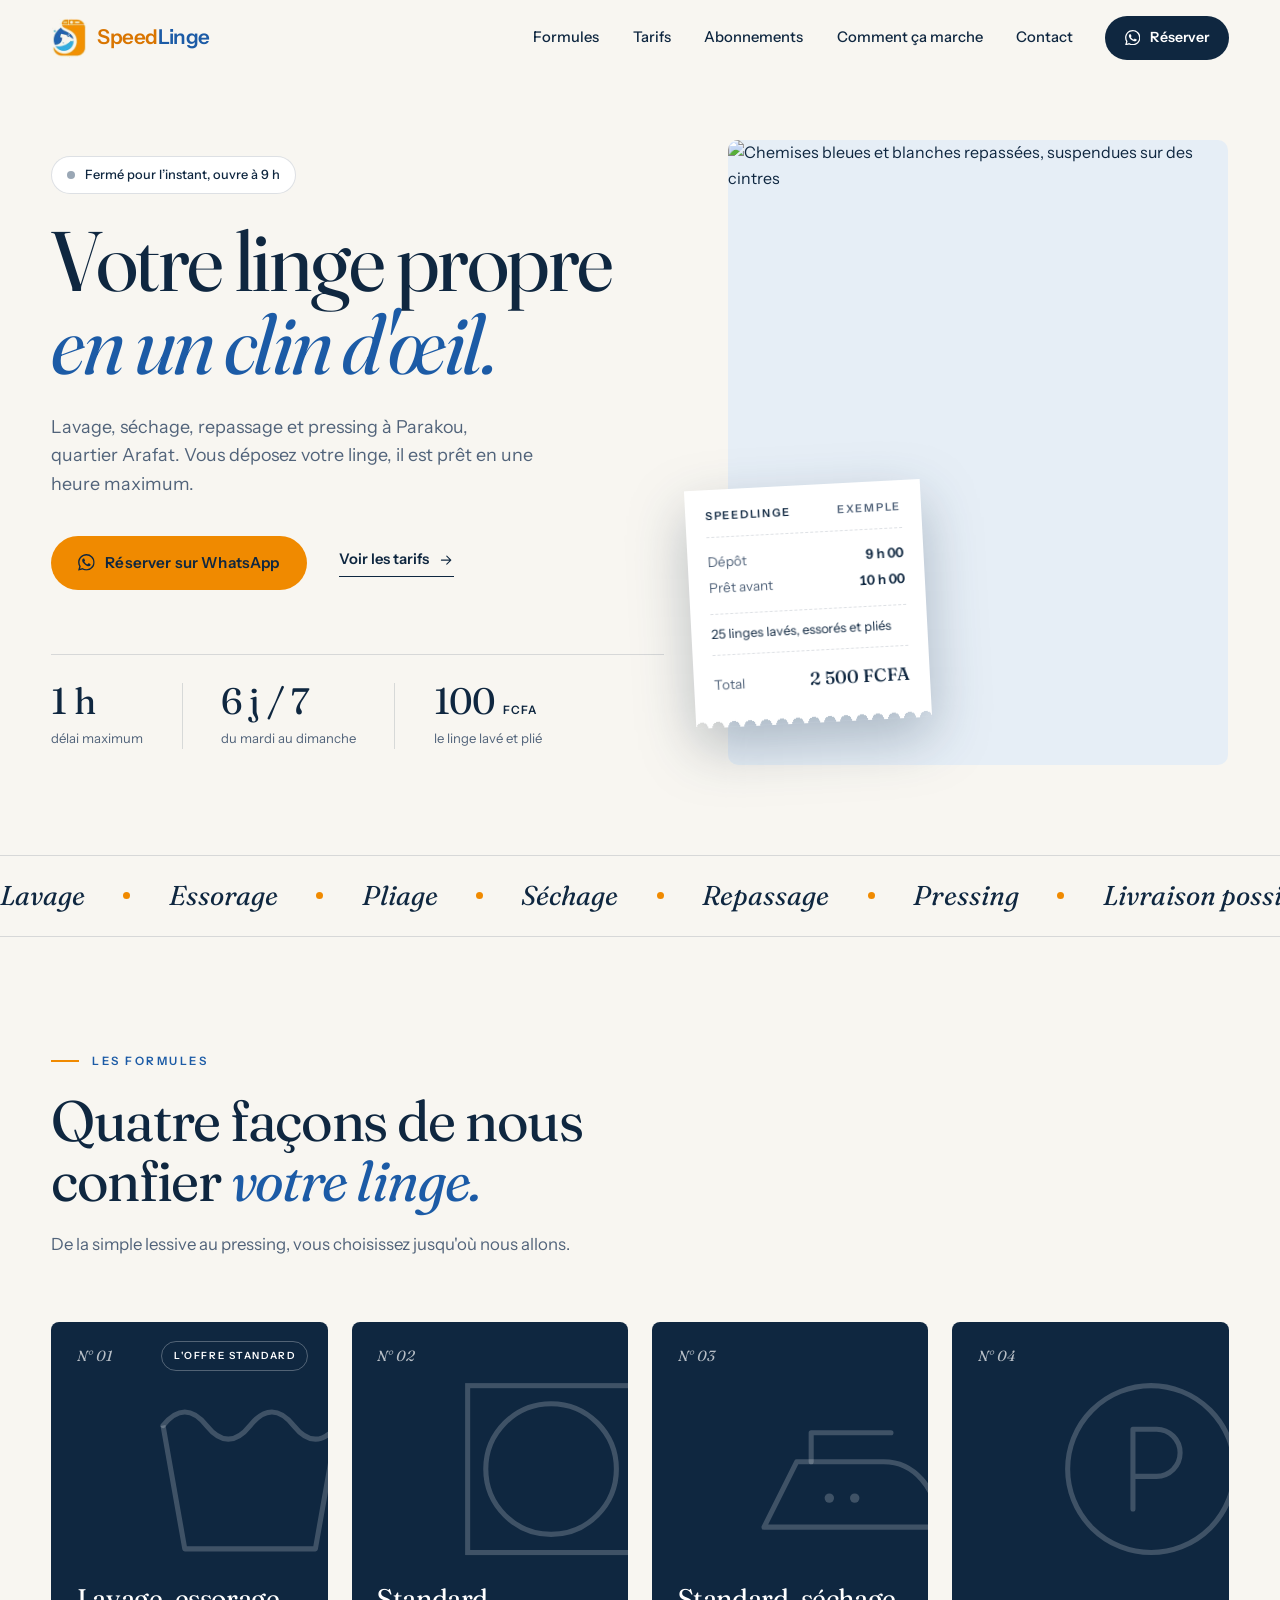
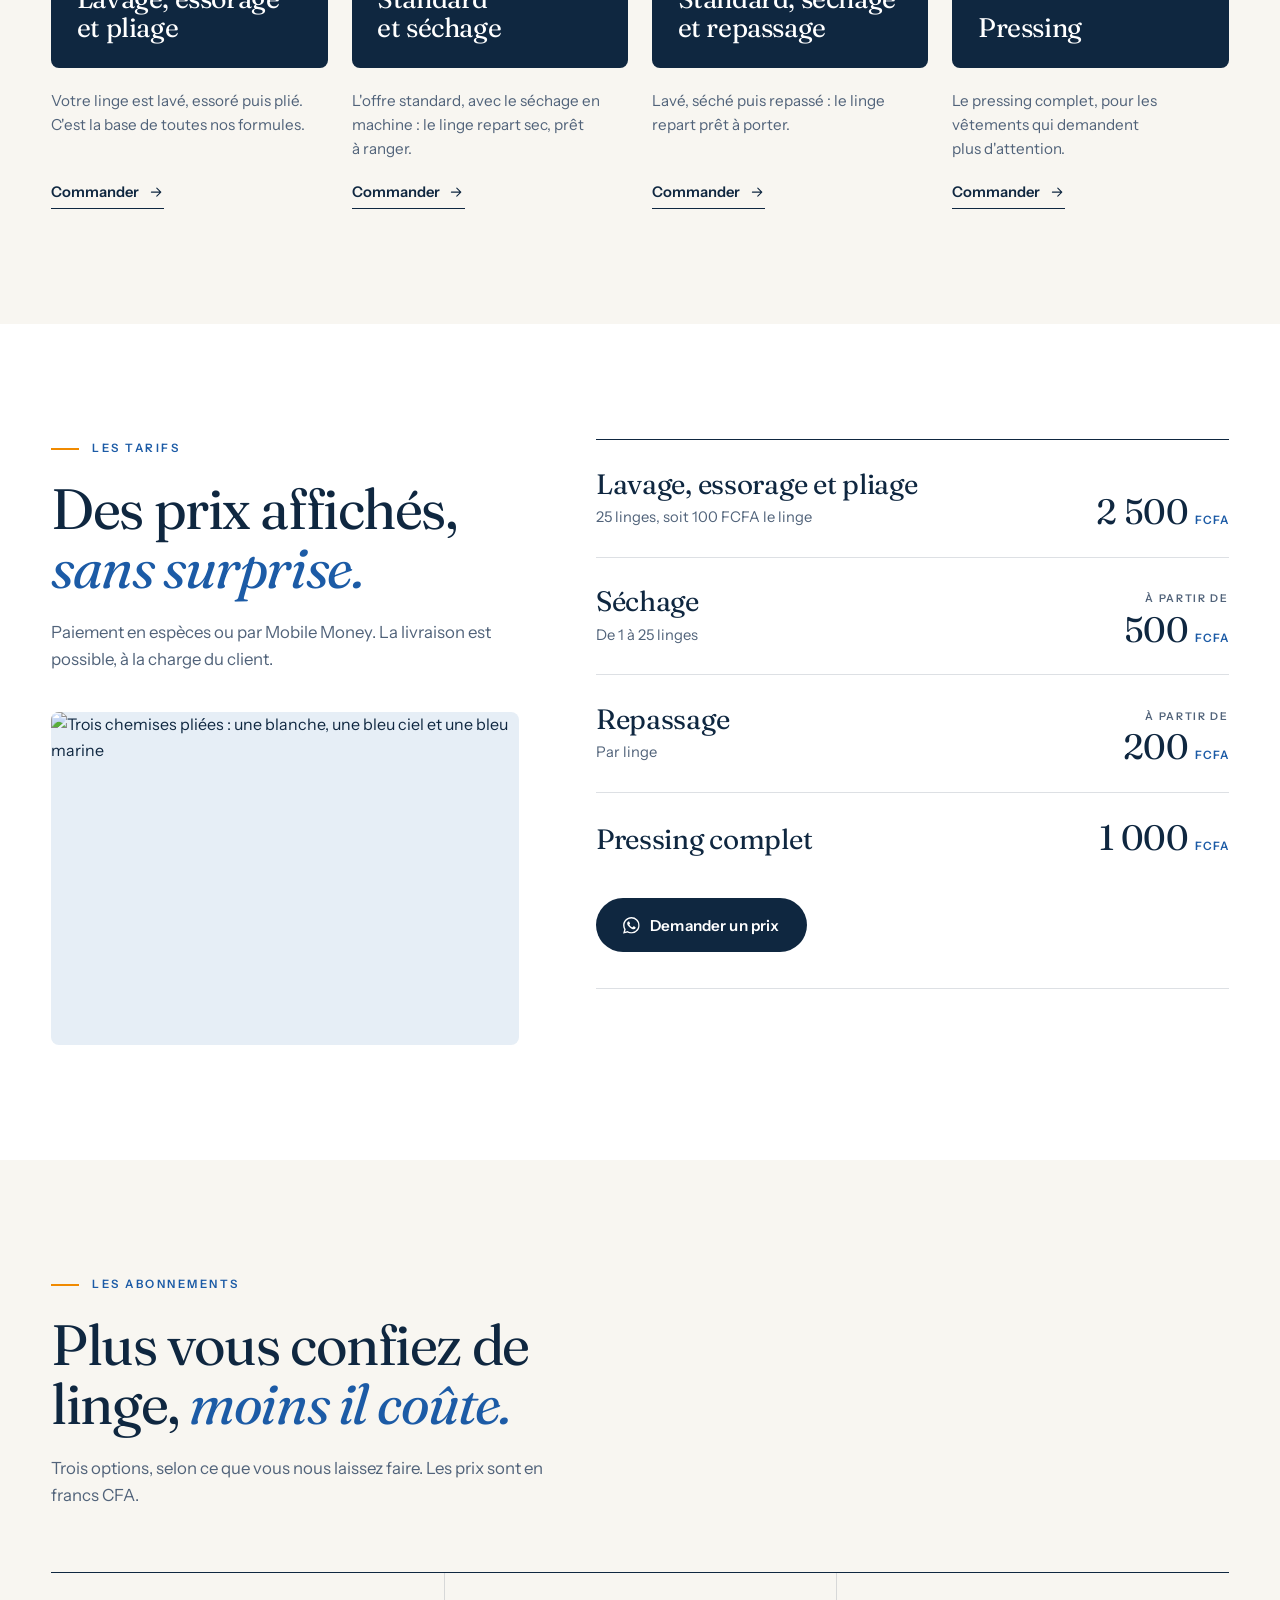
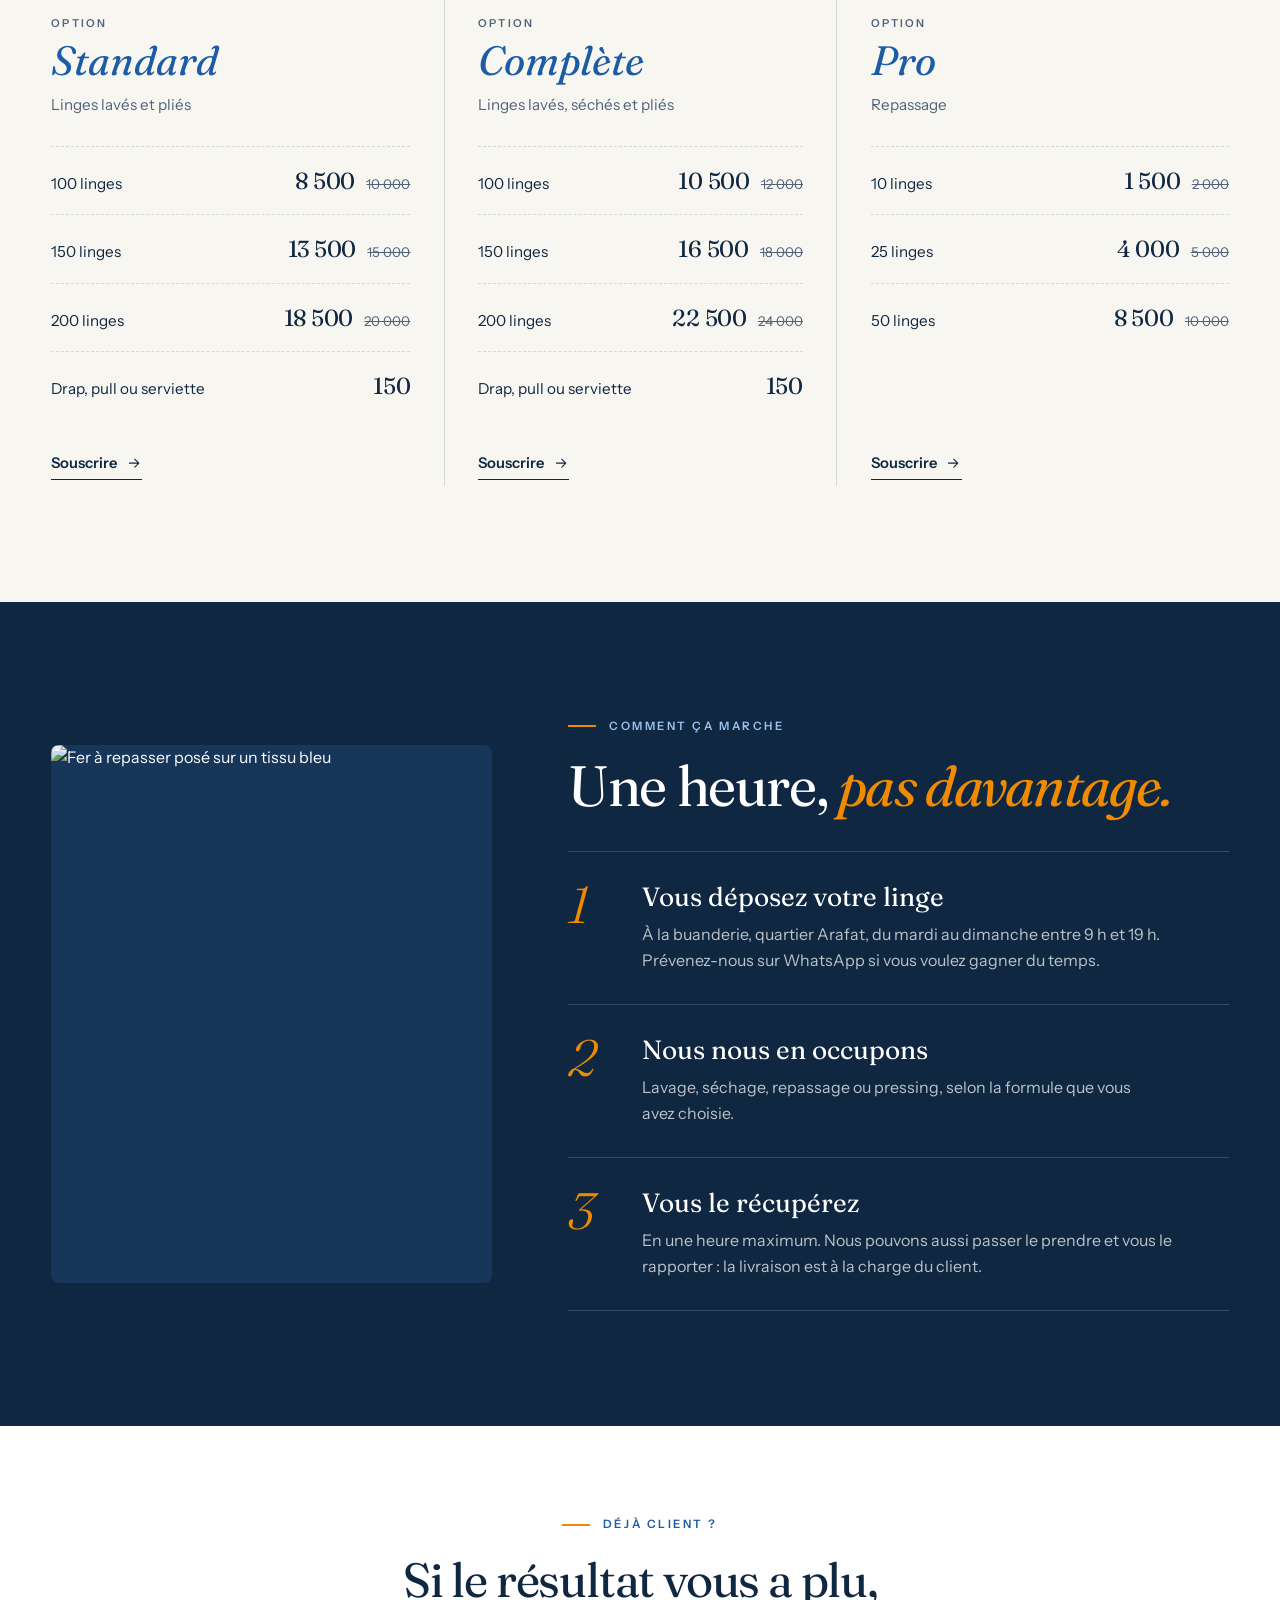
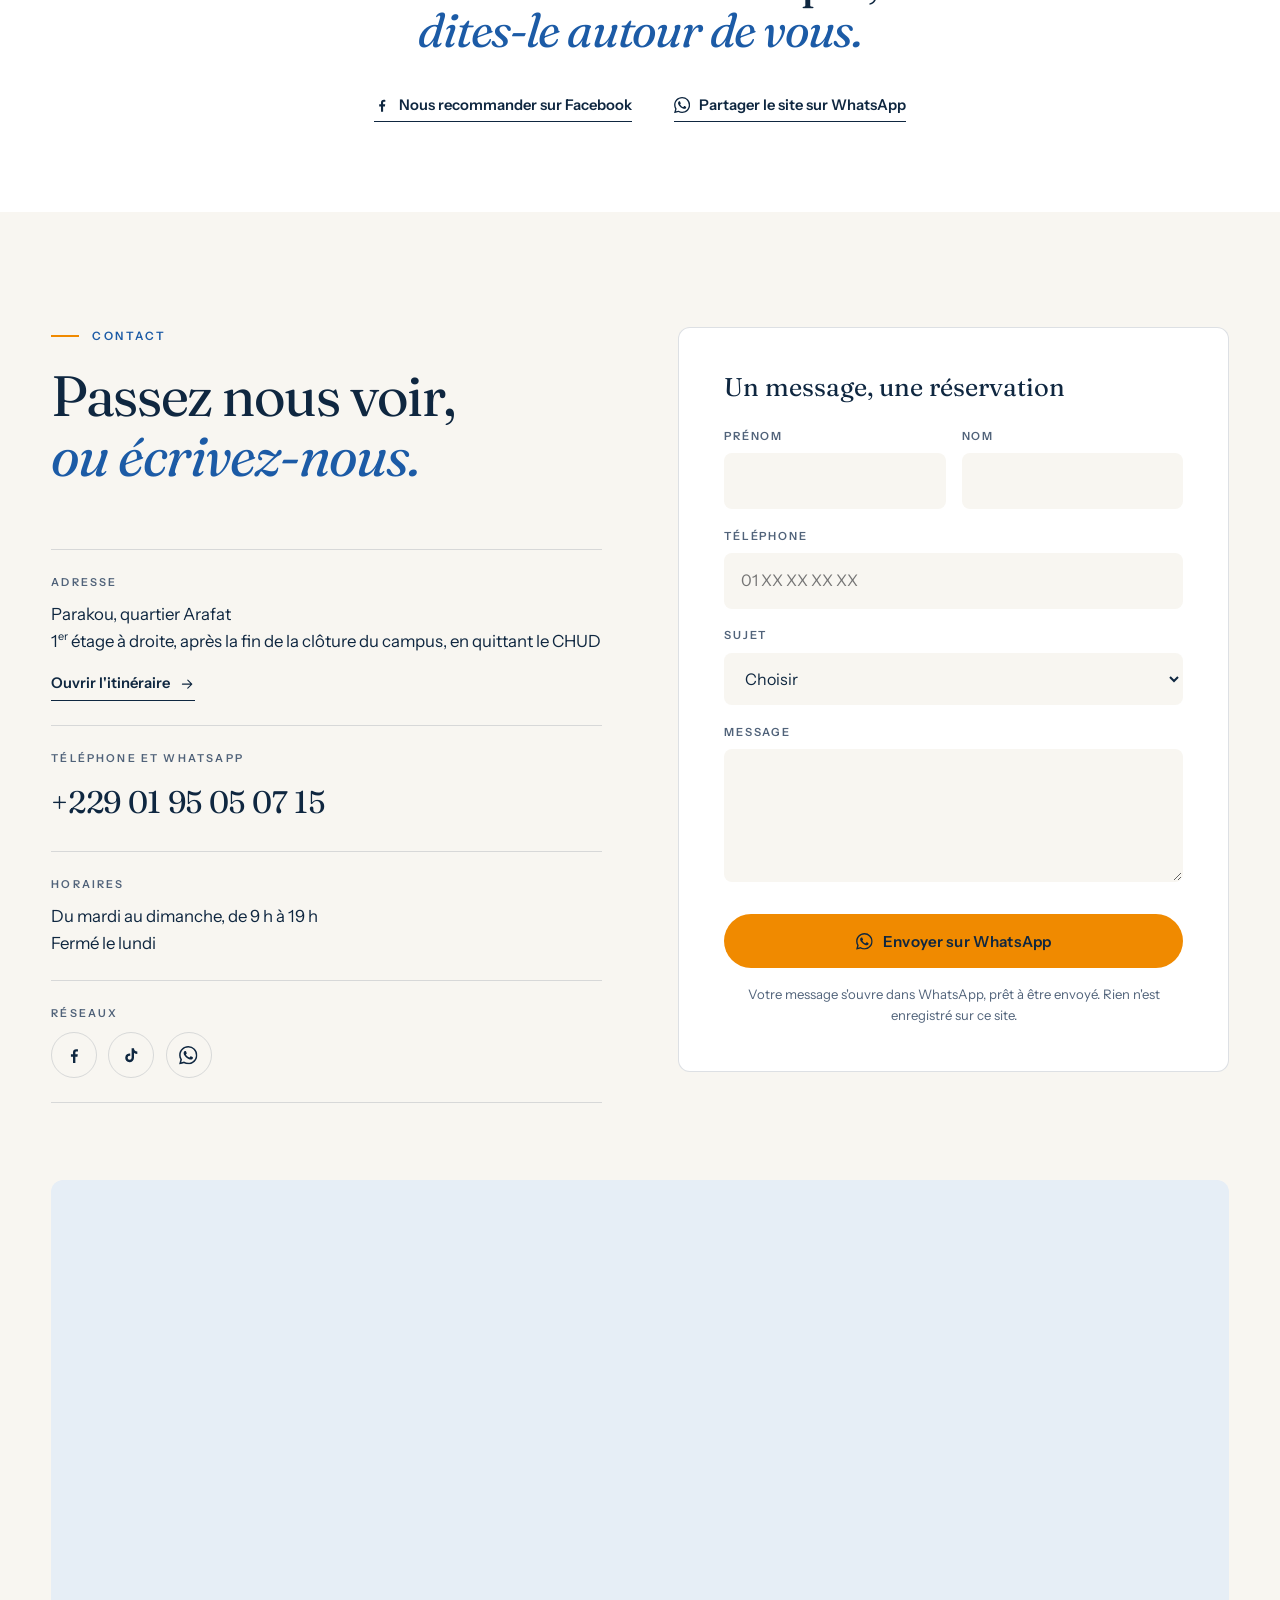
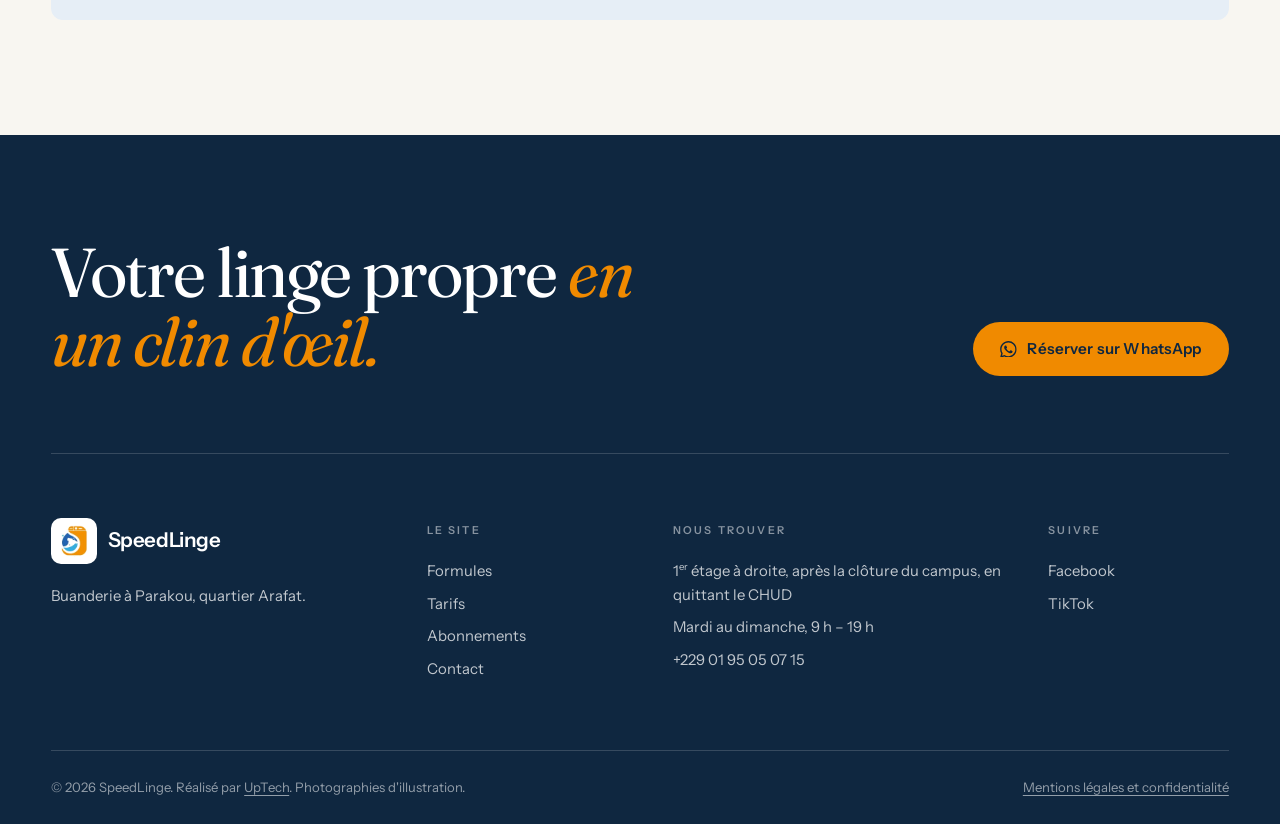
==== commit eb3b232b: "Corrige le numéro WhatsApp, l'adresse et les prix des abonnements Les liens WhatsApp pointaient vers" ====
--- a/index.html
+++ b/index.html
@@ -47,7 +47,7 @@
         "paymentAccepted": "Espèces, Mobile Money",
         "address": {
             "@type": "PostalAddress",
-            "streetAddress": "Quartier Arafat, 1re voie à droite après l'école La Miséricorde",
+            "streetAddress": "Quartier Arafat, 1er étage à droite, après la fin de la clôture du campus (en quittant le CHUD)",
             "addressLocality": "Parakou",
             "addressCountry": "BJ"
         },
@@ -85,7 +85,7 @@
     <link rel="preconnect" href="https://images.unsplash.com">
     <link href="https://fonts.googleapis.com/css2?family=Fraunces:ital,opsz,wght,WONK@0,9..144,300..600,0..1;1,9..144,300..600,0..1&family=Instrument+Sans:wght@400;500;600&display=swap" rel="stylesheet">
 
-    <link rel="stylesheet" href="css/style.css?v=2026-10-02">
+    <link rel="stylesheet" href="css/style.css?v=2026-10-04">
 </head>
 <body>
 
@@ -120,7 +120,7 @@
             <a href="#contact">Contact</a>
         </nav>
 
-        <a class="btn btn-ink btn-sm hd-cta" href="https://wa.me/22995050715" target="_blank" rel="noopener"
+        <a class="btn btn-ink btn-sm hd-cta" href="https://wa.me/2290195050715" target="_blank" rel="noopener"
            data-wa="Bonjour SpeedLinge, je souhaite réserver.">
             <svg class="ic" aria-hidden="true"><use href="#i-wa"/></svg> Réserver
         </a>
@@ -140,7 +140,7 @@
         <a href="#contact">Contact</a>
     </nav>
     <div class="menu-ft">
-        <a class="btn btn-wa" href="https://wa.me/22995050715" target="_blank" rel="noopener"
+        <a class="btn btn-wa" href="https://wa.me/2290195050715" target="_blank" rel="noopener"
            data-wa="Bonjour SpeedLinge, je souhaite réserver.">
             <svg class="ic" aria-hidden="true"><use href="#i-wa"/></svg> Réserver sur WhatsApp
         </a>
@@ -162,7 +162,7 @@
                 Vous déposez votre linge, il est prêt en une heure maximum.
             </p>
             <div class="hero-cta in" style="--i:3">
-                <a class="btn btn-wa" href="https://wa.me/22995050715" target="_blank" rel="noopener"
+                <a class="btn btn-wa" href="https://wa.me/2290195050715" target="_blank" rel="noopener"
                    data-wa="Bonjour SpeedLinge, je souhaite réserver.">
                     <svg class="ic" aria-hidden="true"><use href="#i-wa"/></svg> Réserver sur WhatsApp
                 </a>
@@ -223,7 +223,7 @@
                     <h3>Lavage, essorage et pliage</h3>
                 </div>
                 <p>Votre linge est lavé, essoré puis plié. C'est la base de toutes nos formules.</p>
-                <a class="lk" href="https://wa.me/22995050715" target="_blank" rel="noopener"
+                <a class="lk" href="https://wa.me/2290195050715" target="_blank" rel="noopener"
                    data-wa="Bonjour SpeedLinge, je voudrais l'offre standard : lavage, essorage et pliage.">Commander <svg class="ic" aria-hidden="true"><use href="#i-arrow"/></svg></a>
             </article>
 
@@ -234,7 +234,7 @@
                     <h3>Standard et séchage</h3>
                 </div>
                 <p>L'offre standard, avec le séchage en machine : le linge repart sec, prêt à ranger.</p>
-                <a class="lk" href="https://wa.me/22995050715" target="_blank" rel="noopener"
+                <a class="lk" href="https://wa.me/2290195050715" target="_blank" rel="noopener"
                    data-wa="Bonjour SpeedLinge, je voudrais l'offre standard avec séchage.">Commander <svg class="ic" aria-hidden="true"><use href="#i-arrow"/></svg></a>
             </article>
 
@@ -245,7 +245,7 @@
                     <h3>Standard, séchage et repassage</h3>
                 </div>
                 <p>Lavé, séché puis repassé : le linge repart prêt à porter.</p>
-                <a class="lk" href="https://wa.me/22995050715" target="_blank" rel="noopener"
+                <a class="lk" href="https://wa.me/2290195050715" target="_blank" rel="noopener"
                    data-wa="Bonjour SpeedLinge, je voudrais l'offre standard avec séchage et repassage.">Commander <svg class="ic" aria-hidden="true"><use href="#i-arrow"/></svg></a>
             </article>
 
@@ -256,7 +256,7 @@
                     <h3>Pressing</h3>
                 </div>
                 <p>Le pressing complet, pour les vêtements qui demandent plus d'attention.</p>
-                <a class="lk" href="https://wa.me/22995050715" target="_blank" rel="noopener"
+                <a class="lk" href="https://wa.me/2290195050715" target="_blank" rel="noopener"
                    data-wa="Bonjour SpeedLinge, je voudrais un pressing.">Commander <svg class="ic" aria-hidden="true"><use href="#i-arrow"/></svg></a>
             </article>
         </div>
@@ -307,7 +307,7 @@
                 </div>
                 <p class="amt">1 000 <span>FCFA</span></p>
             </div>
-            <a class="btn btn-ink rv" href="https://wa.me/22995050715" target="_blank" rel="noopener"
+            <a class="btn btn-ink rv" href="https://wa.me/2290195050715" target="_blank" rel="noopener"
                data-wa="Bonjour SpeedLinge, j'aimerais connaître le prix pour mon linge.">
                 <svg class="ic" aria-hidden="true"><use href="#i-wa"/></svg> Demander un prix
             </a>
@@ -329,12 +329,12 @@
                 <h3>Standard</h3>
                 <p class="plan-d">Linges lavés et pliés</p>
                 <ul>
-                    <li><span>100 linges</span><span><b>9 000</b><s>10 000</s></span></li>
-                    <li><span>150 linges</span><span><b>14 000</b><s>15 000</s></span></li>
-                    <li><span>200 linges</span><span><b>19 000</b><s>20 000</s></span></li>
+                    <li><span>100 linges</span><span><b>8 500</b><s>10 000</s></span></li>
+                    <li><span>150 linges</span><span><b>13 500</b><s>15 000</s></span></li>
+                    <li><span>200 linges</span><span><b>18 500</b><s>20 000</s></span></li>
                     <li><span>Drap, pull ou serviette</span><span><b>150</b></span></li>
                 </ul>
-                <a class="lk" href="https://wa.me/22995050715" target="_blank" rel="noopener"
+                <a class="lk" href="https://wa.me/2290195050715" target="_blank" rel="noopener"
                    data-wa="Bonjour SpeedLinge, je souhaite souscrire à l'abonnement Standard.">Souscrire <svg class="ic" aria-hidden="true"><use href="#i-arrow"/></svg></a>
             </article>
 
@@ -343,12 +343,12 @@
                 <h3>Complète</h3>
                 <p class="plan-d">Linges lavés, séchés et pliés</p>
                 <ul>
-                    <li><span>100 linges</span><span><b>10 000</b><s>12 000</s></span></li>
-                    <li><span>150 linges</span><span><b>15 000</b><s>18 000</s></span></li>
-                    <li><span>200 linges</span><span><b>20 000</b><s>24 000</s></span></li>
+                    <li><span>100 linges</span><span><b>10 500</b><s>12 000</s></span></li>
+                    <li><span>150 linges</span><span><b>16 500</b><s>18 000</s></span></li>
+                    <li><span>200 linges</span><span><b>22 500</b><s>24 000</s></span></li>
                     <li><span>Drap, pull ou serviette</span><span><b>150</b></span></li>
                 </ul>
-                <a class="lk" href="https://wa.me/22995050715" target="_blank" rel="noopener"
+                <a class="lk" href="https://wa.me/2290195050715" target="_blank" rel="noopener"
                    data-wa="Bonjour SpeedLinge, je souhaite souscrire à l'abonnement Complet.">Souscrire <svg class="ic" aria-hidden="true"><use href="#i-arrow"/></svg></a>
             </article>
 
@@ -359,9 +359,9 @@
                 <ul>
                     <li><span>10 linges</span><span><b>1 500</b><s>2 000</s></span></li>
                     <li><span>25 linges</span><span><b>4 000</b><s>5 000</s></span></li>
-                    <li><span>50 linges</span><span><b>7 500</b><s>10 000</s></span></li>
+                    <li><span>50 linges</span><span><b>8 500</b><s>10 000</s></span></li>
                 </ul>
-                <a class="lk" href="https://wa.me/22995050715" target="_blank" rel="noopener"
+                <a class="lk" href="https://wa.me/2290195050715" target="_blank" rel="noopener"
                    data-wa="Bonjour SpeedLinge, je souhaite souscrire à l'abonnement Pro (repassage).">Souscrire <svg class="ic" aria-hidden="true"><use href="#i-arrow"/></svg></a>
             </article>
         </div>
@@ -435,7 +435,7 @@
             <dl class="infos rv">
                 <div>
                     <dt>Adresse</dt>
-                    <dd>Parakou, quartier Arafat<br>1<sup>re</sup> voie à droite après l'école La Miséricorde</dd>
+                    <dd>Parakou, quartier Arafat<br>1<sup>er</sup> étage à droite, après la fin de la clôture du campus, en quittant le CHUD</dd>
                     <dd><a class="lk" href="https://www.google.com/maps?q=9.334529841820128,2.6487189933049846" target="_blank" rel="noopener">Ouvrir l'itinéraire <svg class="ic" aria-hidden="true"><use href="#i-arrow"/></svg></a></dd>
                 </div>
                 <div>
@@ -451,7 +451,7 @@
                     <dd class="socs">
                         <a href="https://www.facebook.com/share/p/16MGniivCP/" target="_blank" rel="noopener" aria-label="SpeedLinge sur Facebook"><svg class="ic" aria-hidden="true"><use href="#i-fb"/></svg></a>
                         <a href="https://www.tiktok.com/@speedlinge" target="_blank" rel="noopener" aria-label="SpeedLinge sur TikTok"><svg class="ic" aria-hidden="true"><use href="#i-tt"/></svg></a>
-                        <a href="https://wa.me/22995050715" target="_blank" rel="noopener" aria-label="SpeedLinge sur WhatsApp"><svg class="ic" aria-hidden="true"><use href="#i-wa"/></svg></a>
+                        <a href="https://wa.me/2290195050715" target="_blank" rel="noopener" aria-label="SpeedLinge sur WhatsApp"><svg class="ic" aria-hidden="true"><use href="#i-wa"/></svg></a>
                     </dd>
                 </div>
             </dl>
@@ -510,7 +510,7 @@
     <div class="wrap">
         <div class="ft-top">
             <p class="ft-big">Votre linge propre <em>en un clin d'œil.</em></p>
-            <a class="btn btn-wa" href="https://wa.me/22995050715" target="_blank" rel="noopener"
+            <a class="btn btn-wa" href="https://wa.me/2290195050715" target="_blank" rel="noopener"
                data-wa="Bonjour SpeedLinge, je souhaite réserver.">
                 <svg class="ic" aria-hidden="true"><use href="#i-wa"/></svg> Réserver sur WhatsApp
             </a>
@@ -533,7 +533,7 @@
             </nav>
             <div>
                 <p class="ft-k">Nous trouver</p>
-                <p>1<sup>re</sup> voie à droite après l'école La Miséricorde</p>
+                <p>1<sup>er</sup> étage à droite, après la clôture du campus, en quittant le CHUD</p>
                 <p>Mardi au dimanche, 9 h – 19 h</p>
                 <p><a href="tel:+2290195050715">+229 01 95 05 07 15</a></p>
             </div>
@@ -551,11 +551,11 @@
     </div>
 </footer>
 
-<a class="waf" id="waf" href="https://wa.me/22995050715" target="_blank" rel="noopener"
+<a class="waf" id="waf" href="https://wa.me/2290195050715" target="_blank" rel="noopener"
    data-wa="Bonjour SpeedLinge, je souhaite réserver." aria-label="Écrire à SpeedLinge sur WhatsApp">
     <svg class="ic" aria-hidden="true"><use href="#i-wa"/></svg>
 </a>
 
-<script src="js/main.js?v=2026-10-02"></script>
+<script src="js/main.js?v=2026-10-04"></script>
 </body>
 </html>
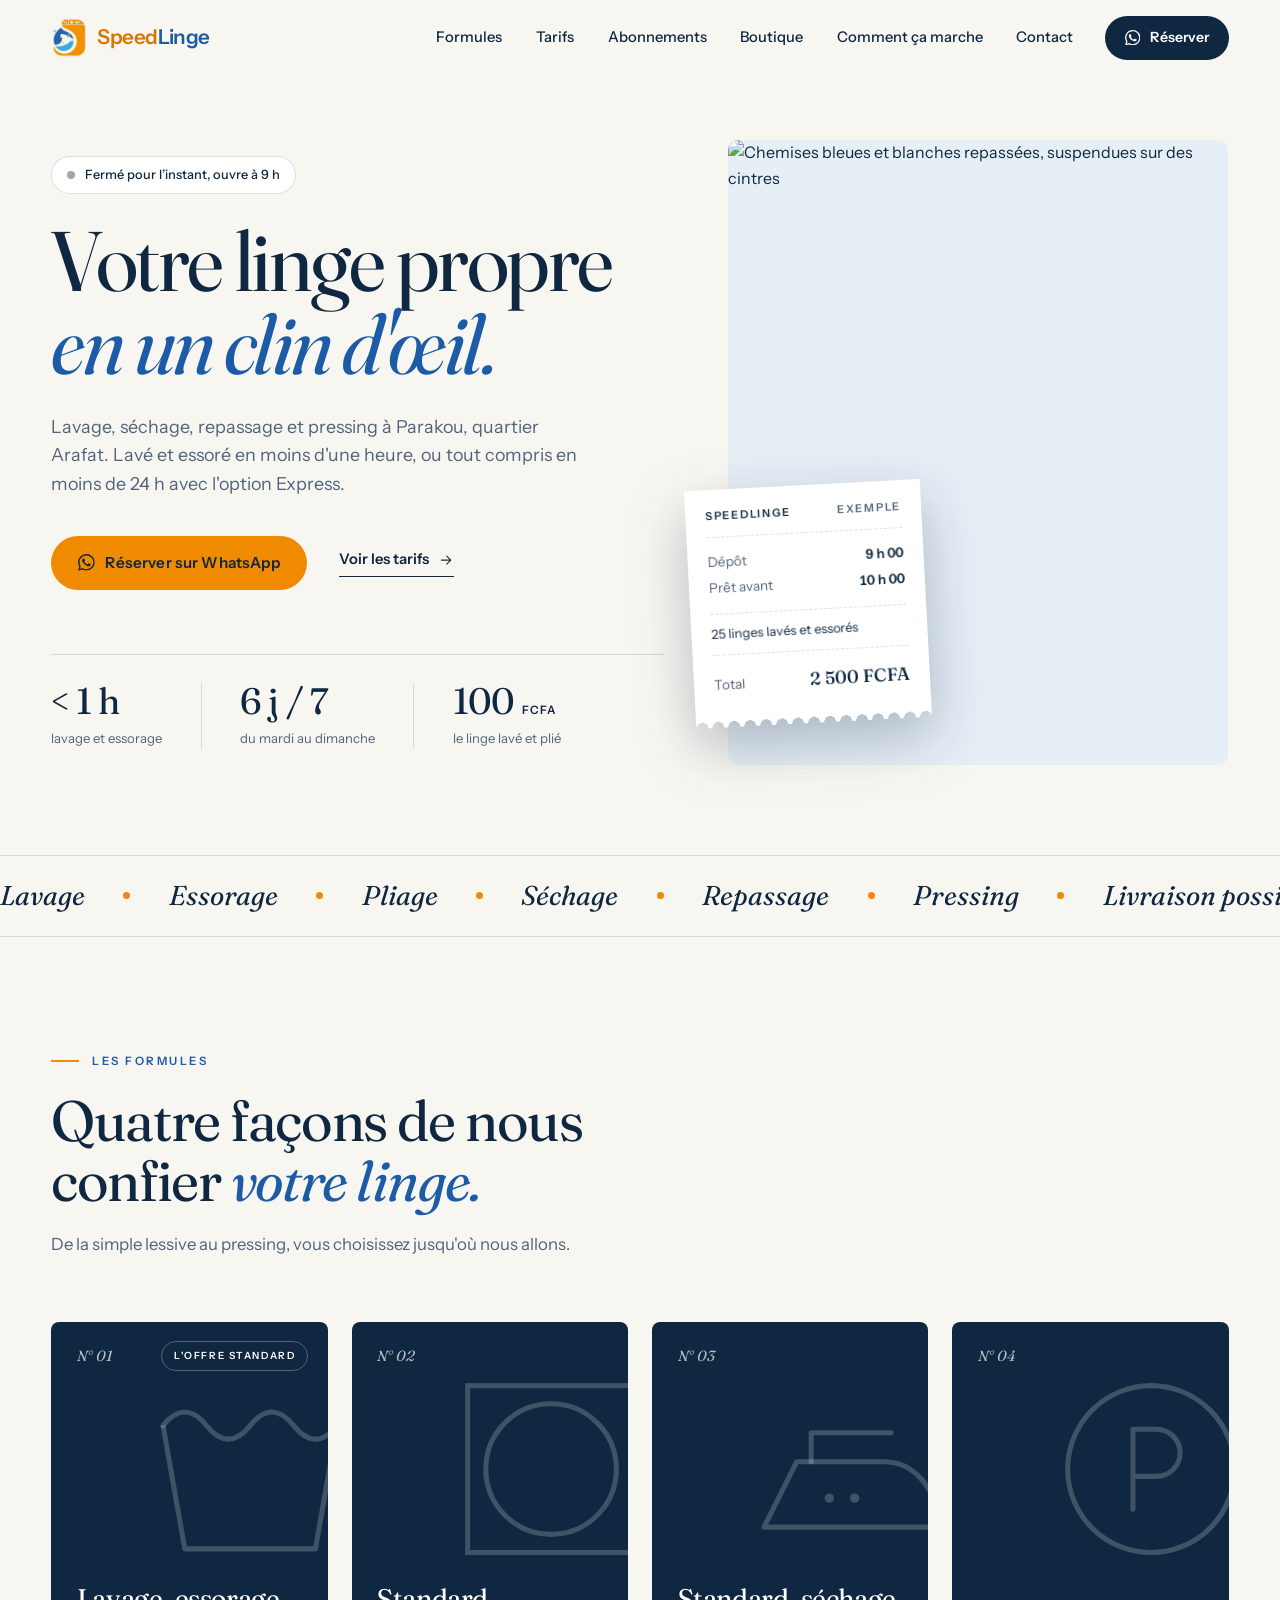
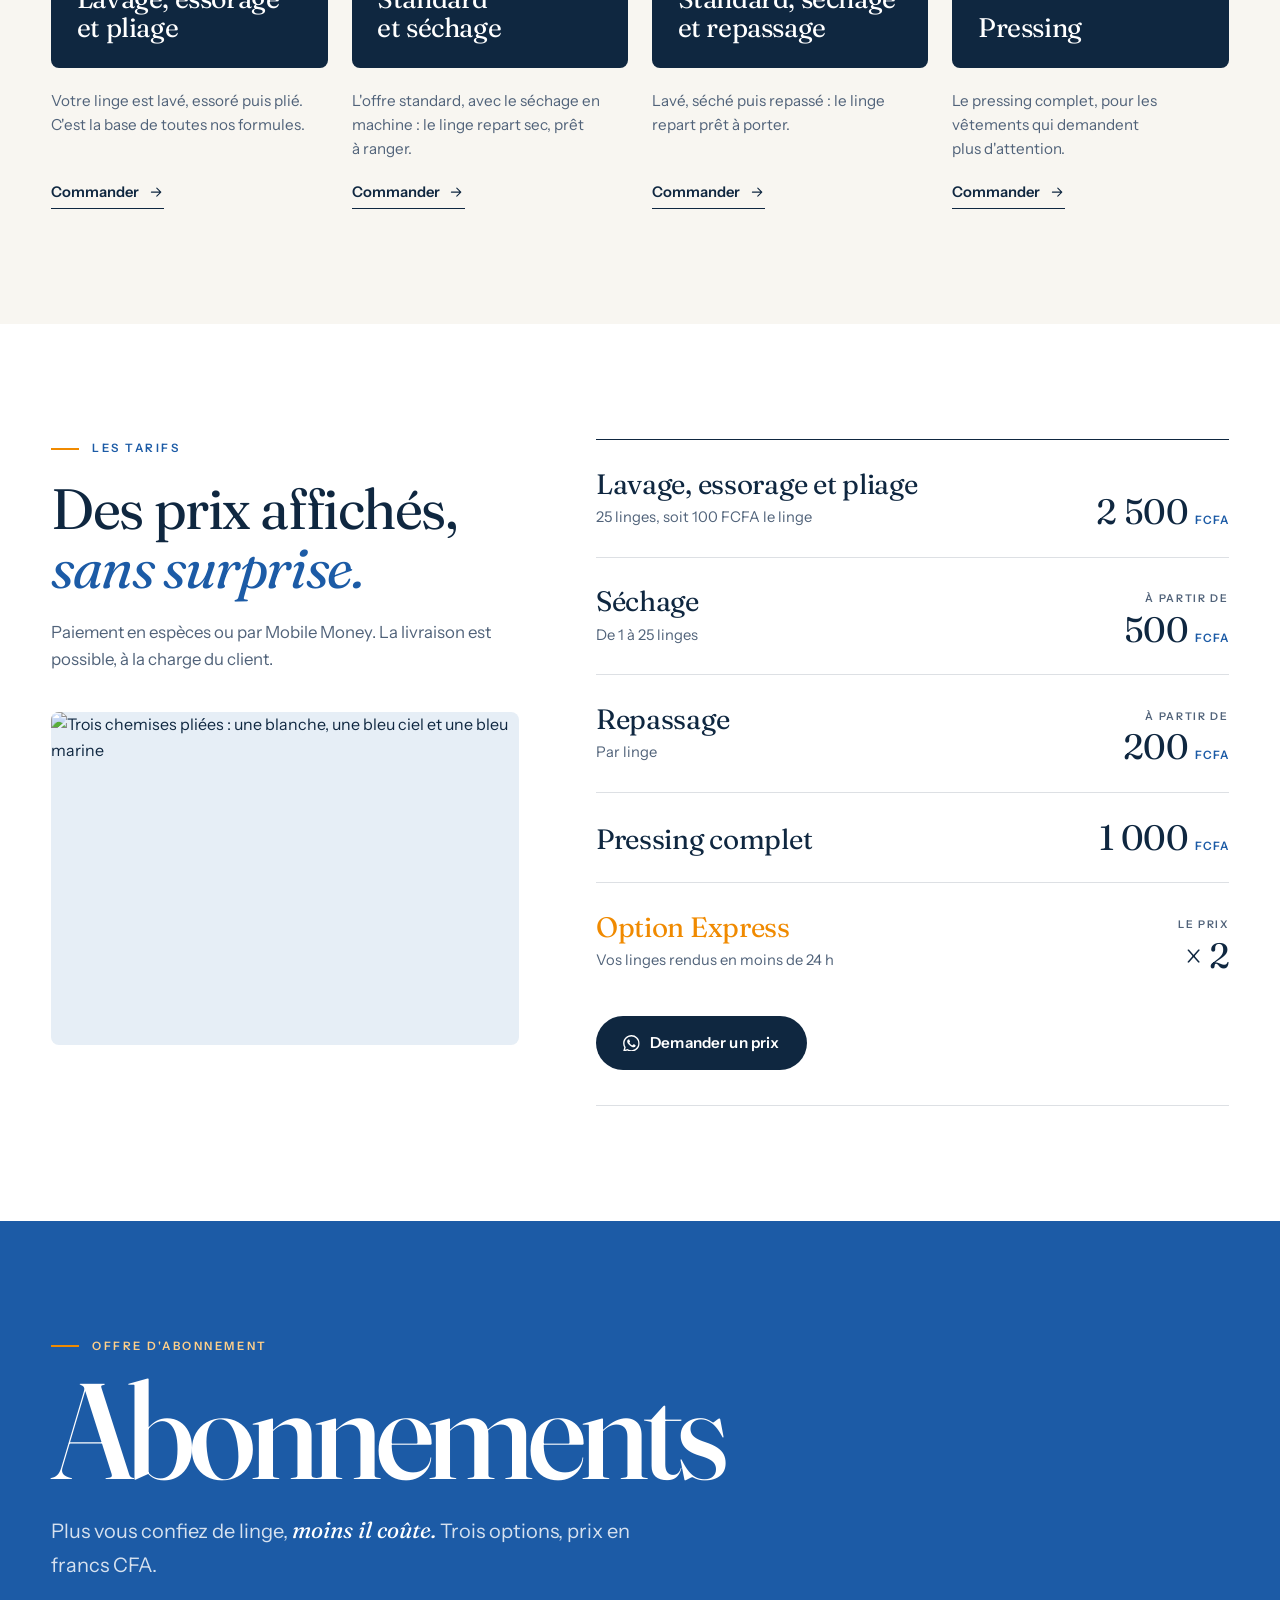
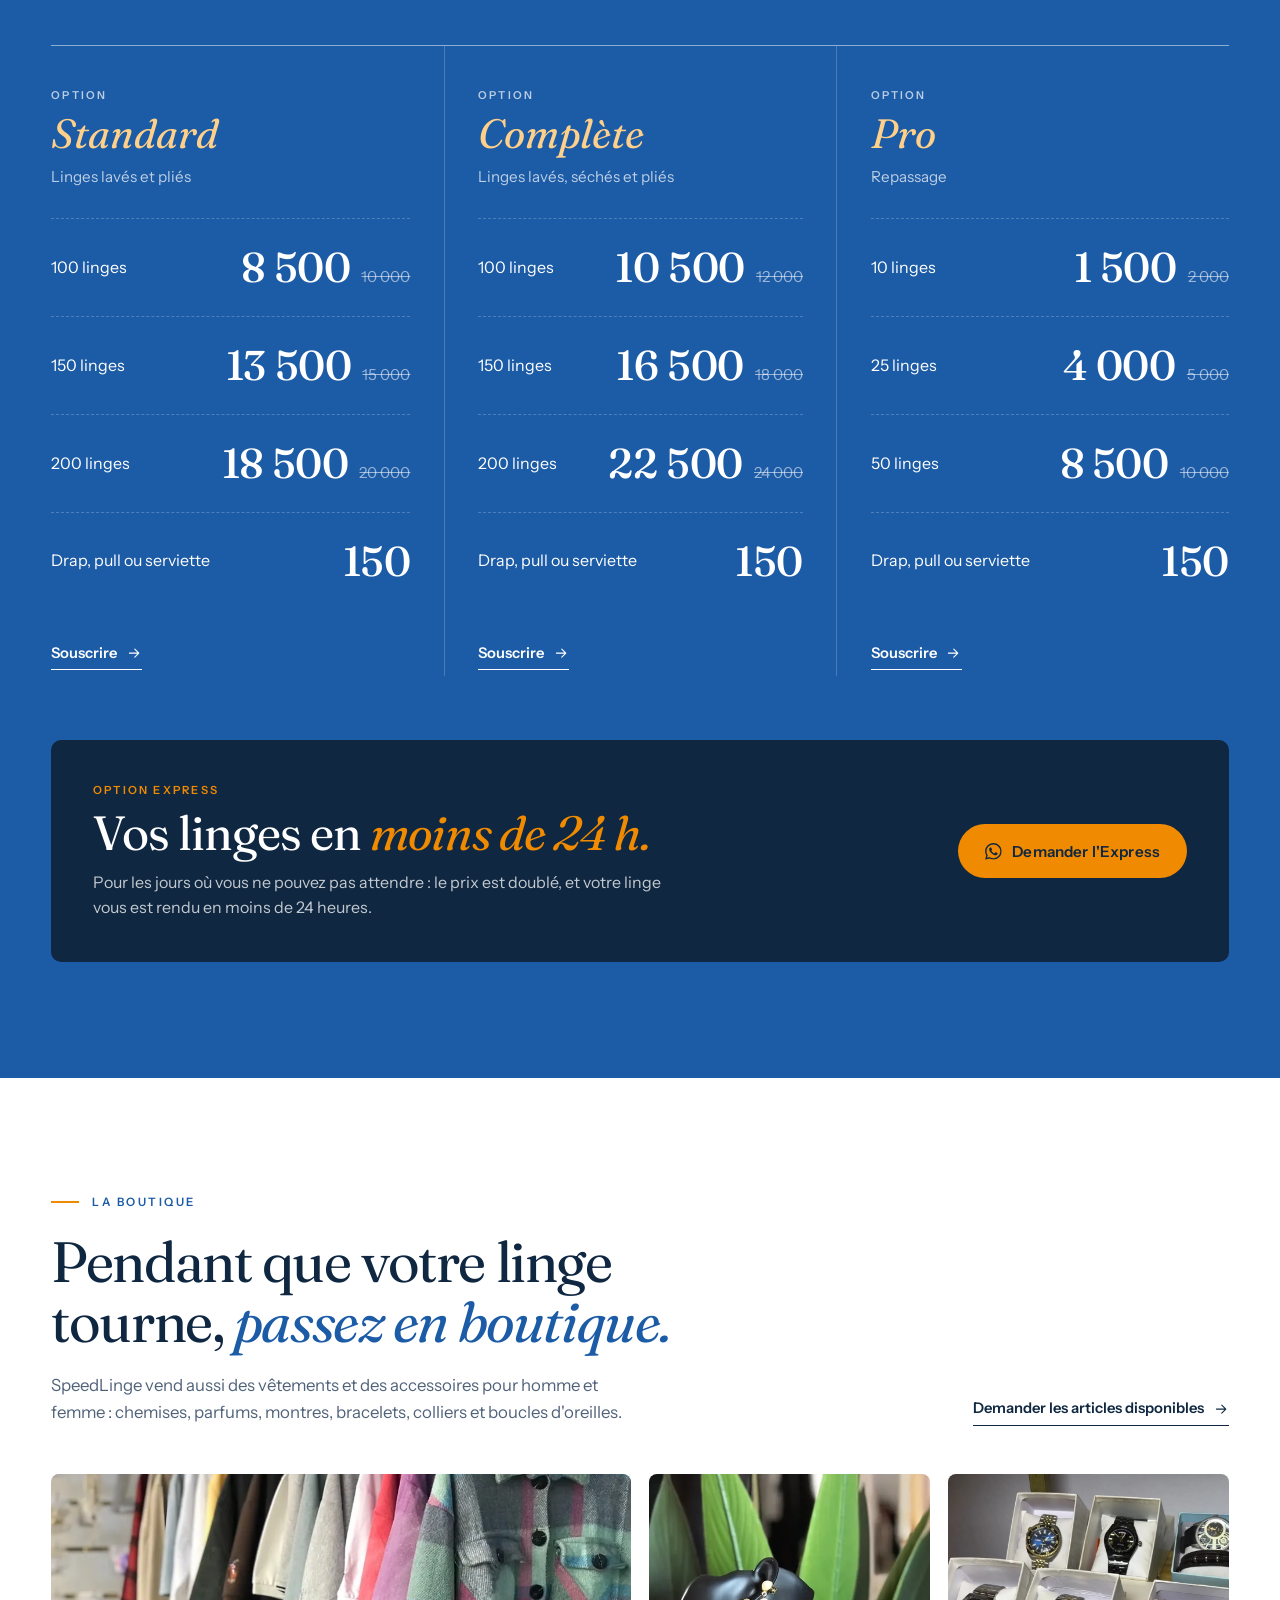
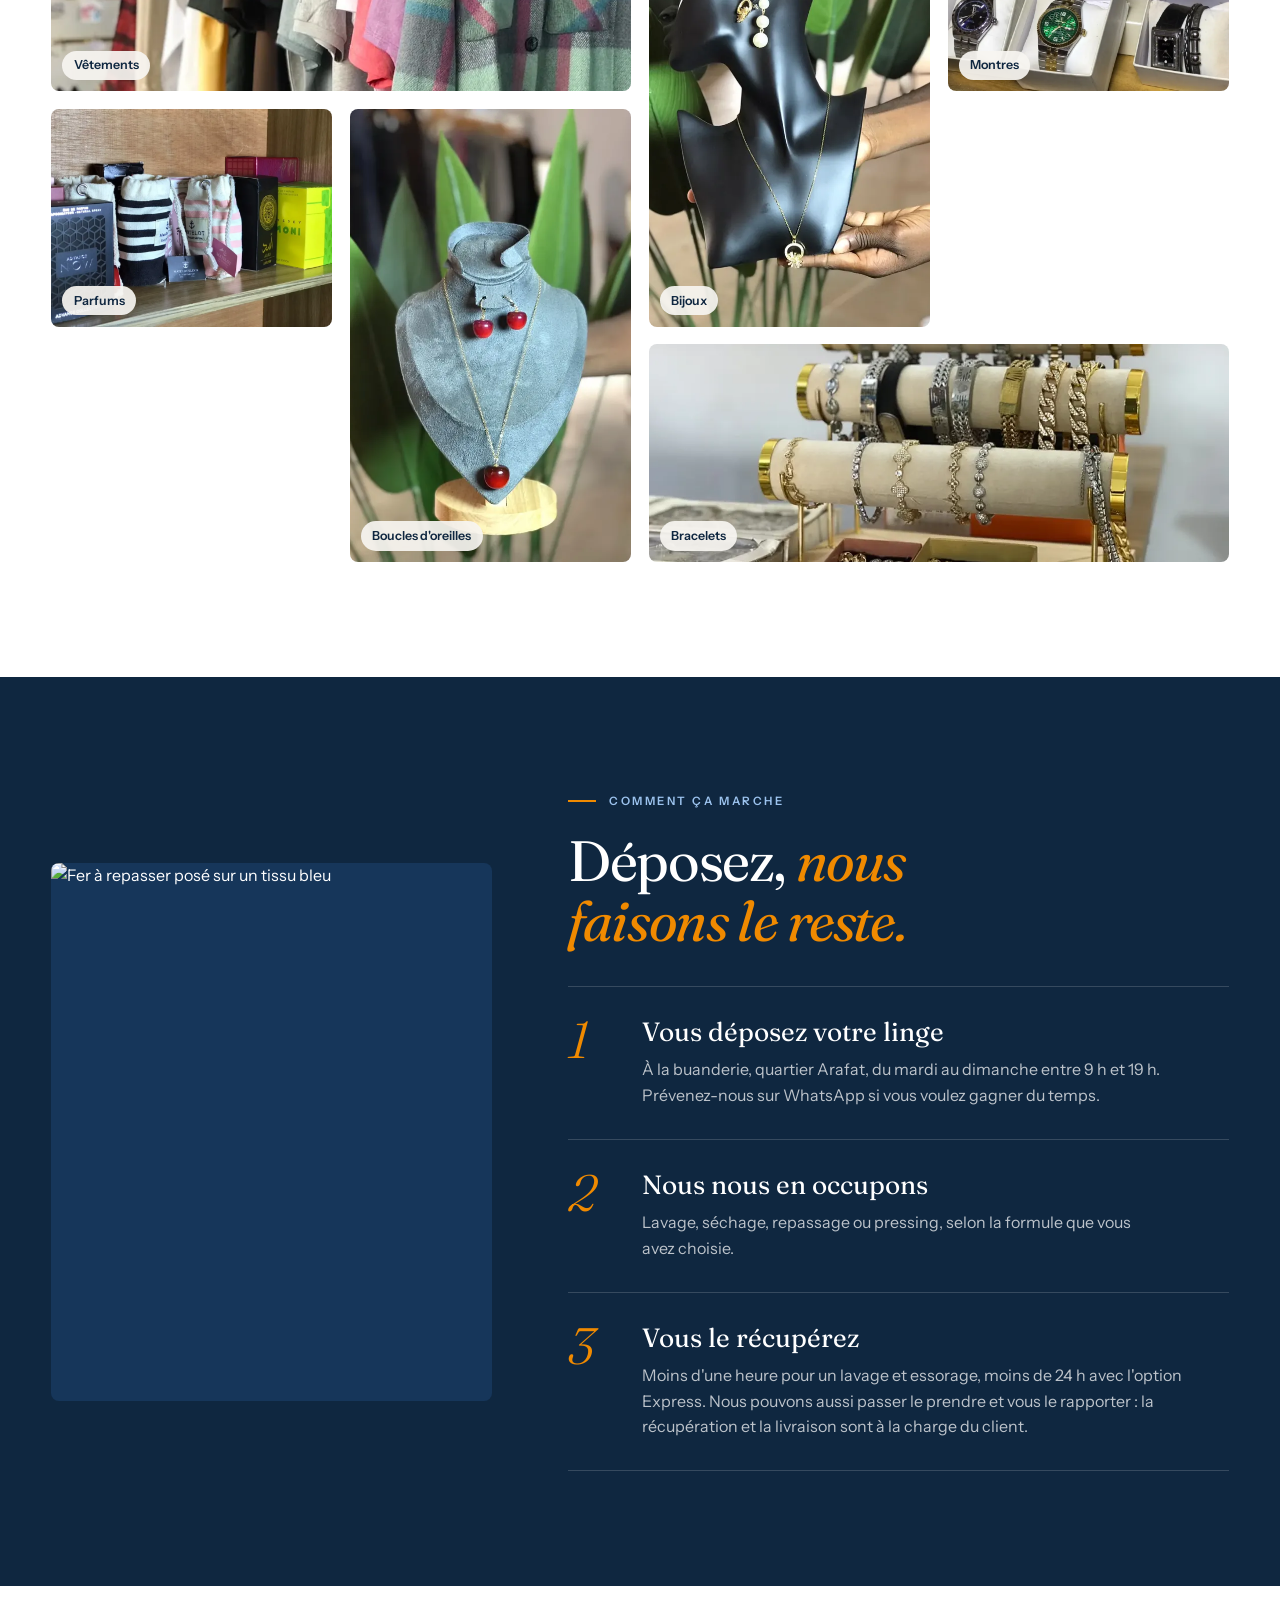
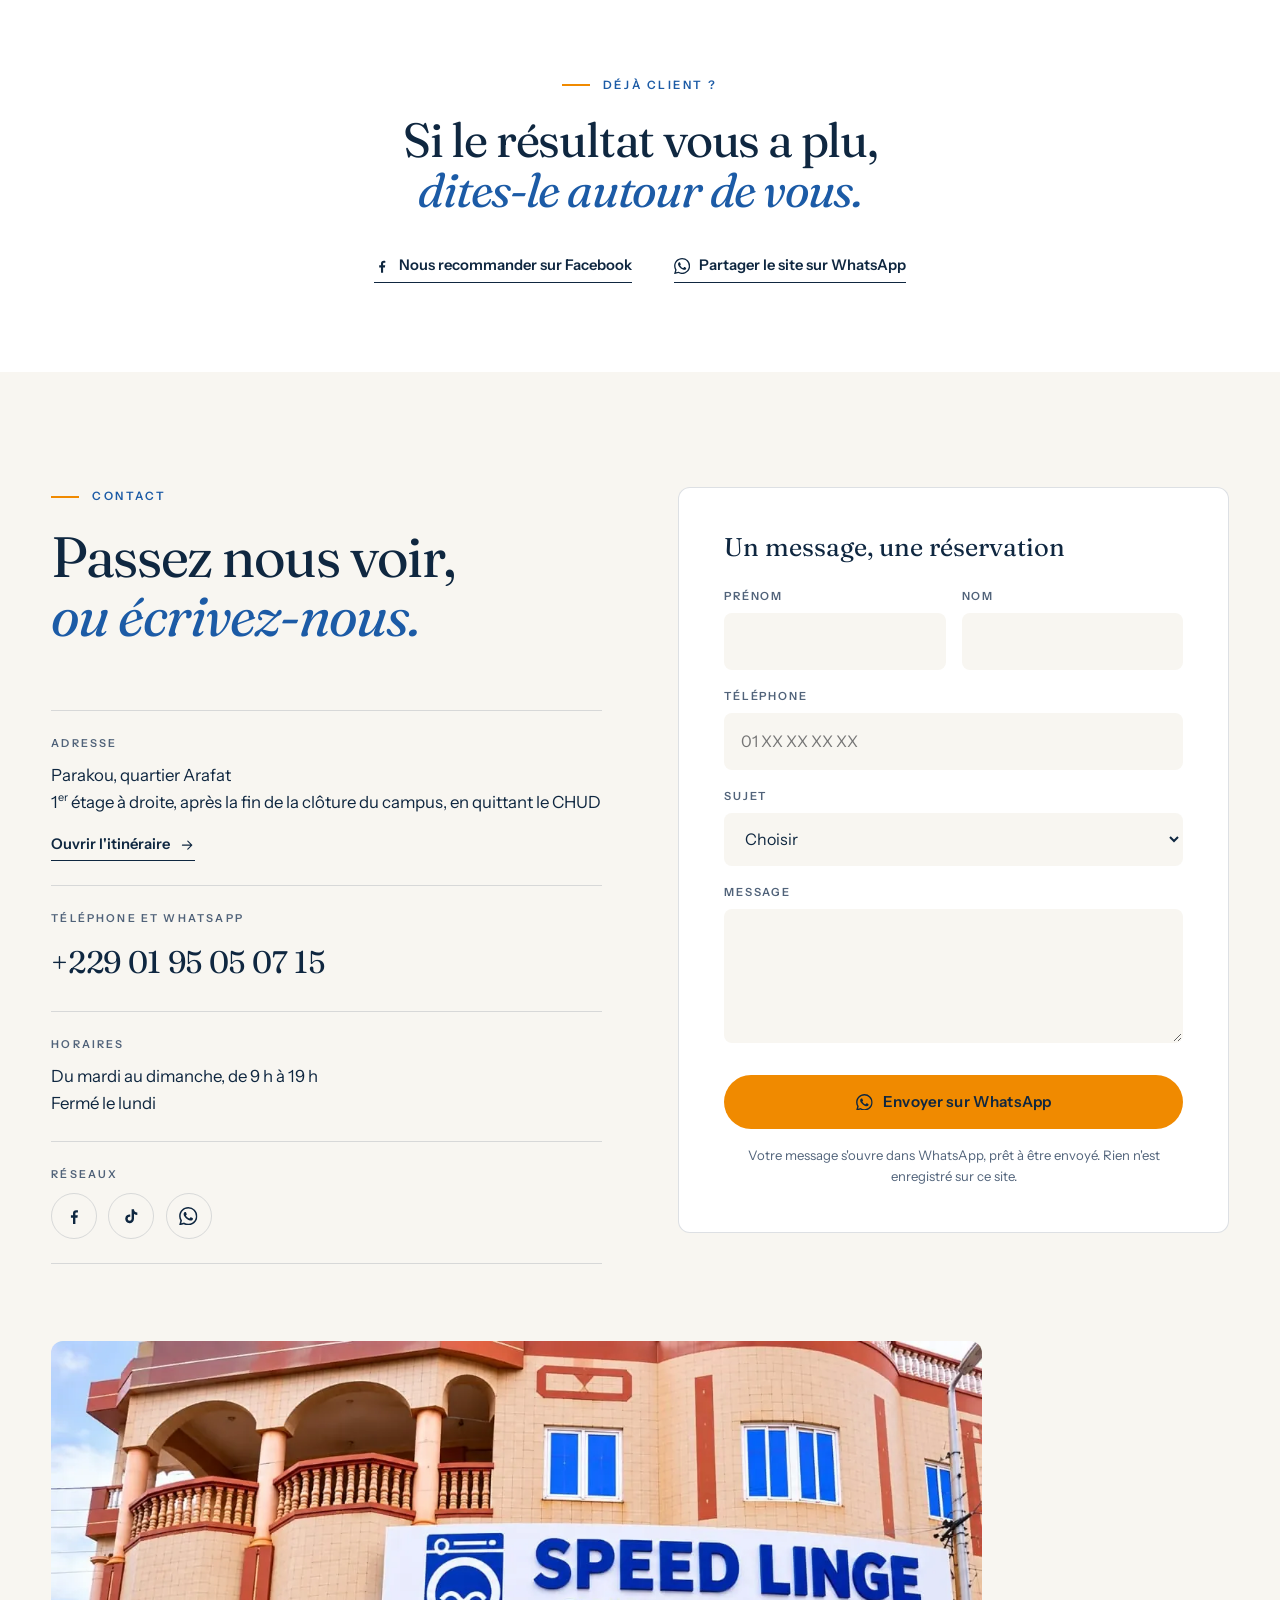
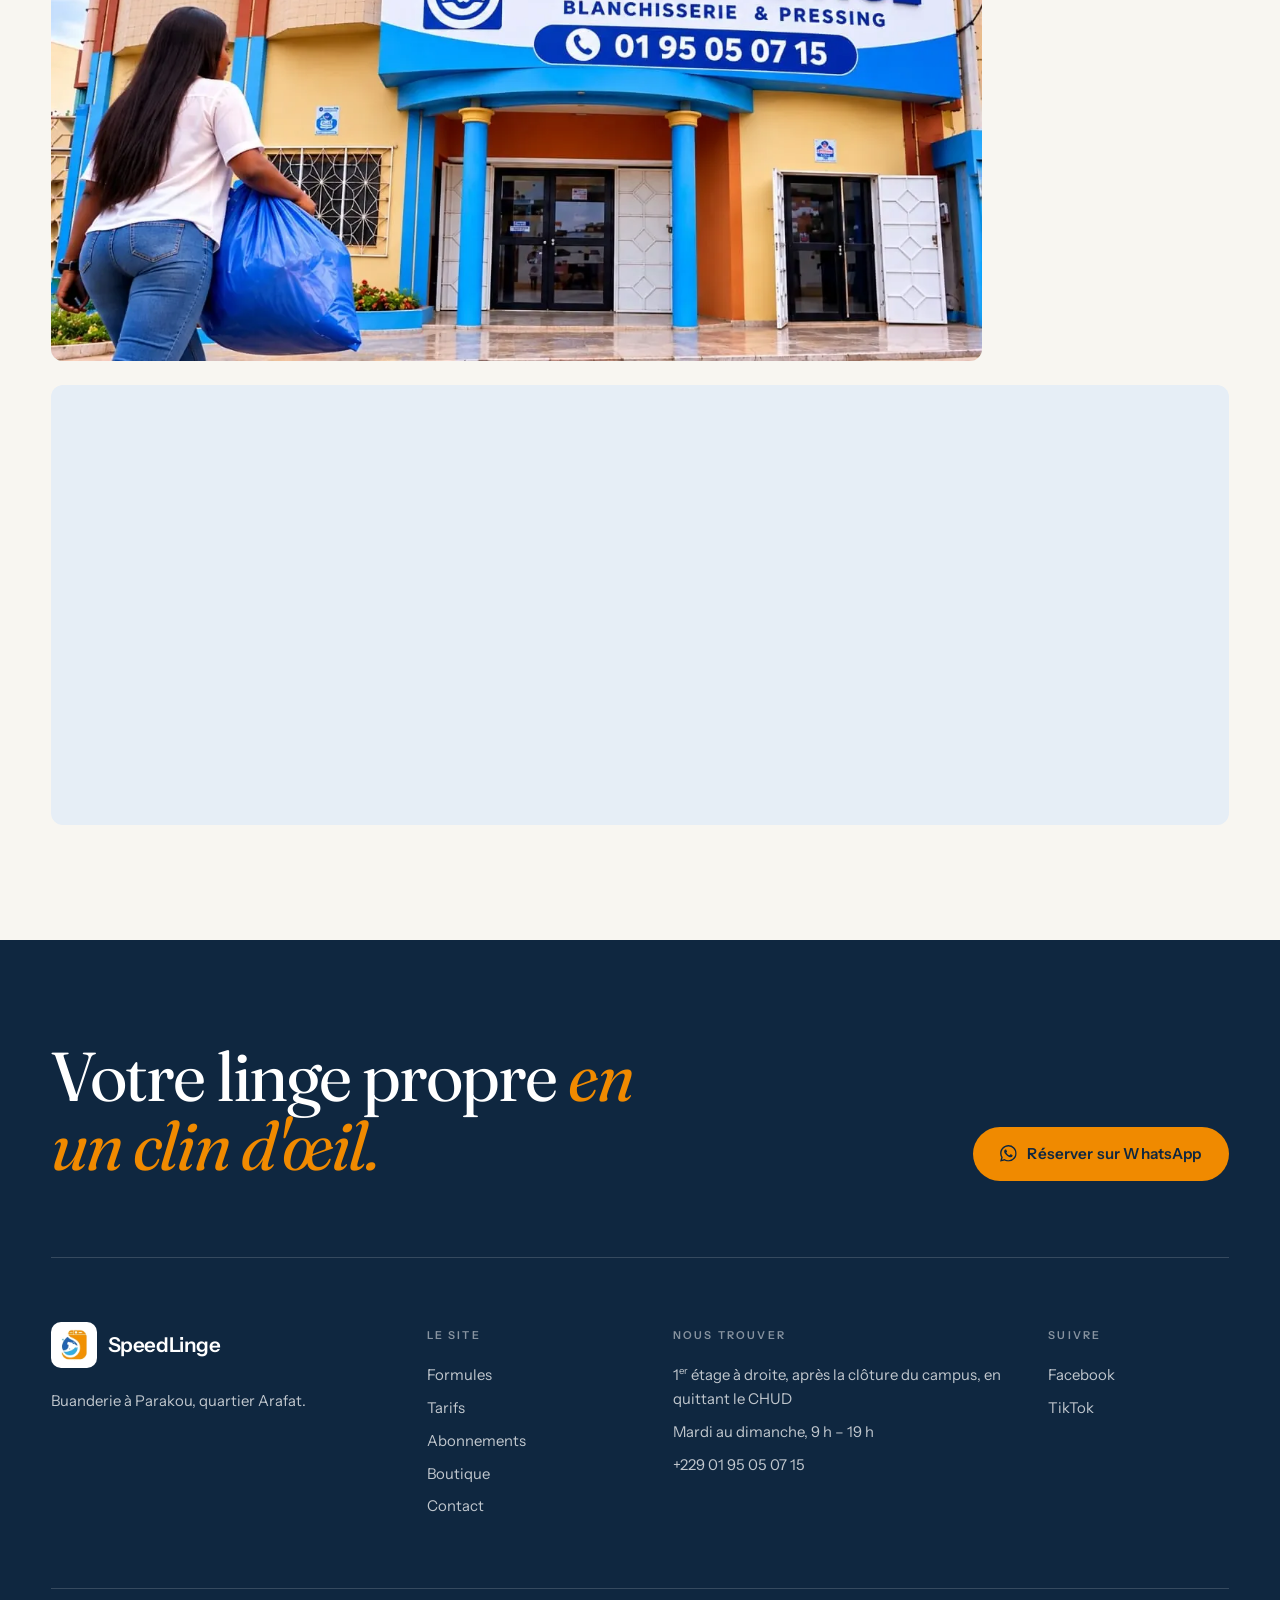
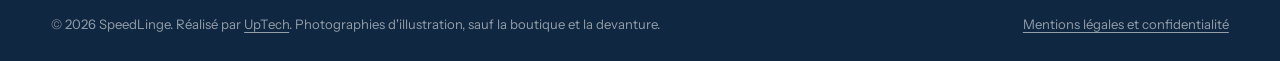
==== commit 4fcb67dd: "Met en avant les abonnements, ajoute l'option Express et la boutique Titre et prix des abonnements a" ====
--- a/index.html
+++ b/index.html
@@ -6,8 +6,8 @@
 
     <meta name="google-site-verification" content="_C1OxdlCpSGYfPyQY8_dpkYV3t85jUmwIno9KuITbAk">
 
-    <title>SpeedLinge — Buanderie à Parakou : lavage, repassage et pressing en 1 h</title>
-    <meta name="description" content="SpeedLinge, buanderie à Parakou, quartier Arafat. Lavage, séchage, repassage et pressing, prêts en une heure maximum. Ouvert du mardi au dimanche, de 9 h à 19 h. Tél. +229 01 95 05 07 15.">
+    <title>SpeedLinge — Buanderie et boutique à Parakou : lavage, repassage, pressing</title>
+    <meta name="description" content="SpeedLinge, buanderie à Parakou, quartier Arafat. Lavage et essorage en moins d'une heure, séchage, repassage, pressing et option Express en moins de 24 h. Vêtements et accessoires homme et femme. Ouvert du mardi au dimanche, de 9 h à 19 h. Tél. +229 01 95 05 07 15.">
     <meta name="author" content="SpeedLinge">
     <meta name="robots" content="index, follow">
     <meta name="theme-color" content="#F8F6F1">
@@ -16,7 +16,7 @@
 
     <meta property="og:type" content="business.business">
     <meta property="og:title" content="SpeedLinge — Buanderie à Parakou">
-    <meta property="og:description" content="Lavage, séchage, repassage et pressing, prêts en une heure maximum. Réservez sur WhatsApp.">
+    <meta property="og:description" content="Lavage et essorage en moins d'une heure, séchage, repassage et pressing. Option Express en moins de 24 h. Réservez sur WhatsApp.">
     <meta property="og:image" content="https://speedlinge.netlify.app/img/banner.jpg">
     <meta property="og:url" content="https://speedlinge.netlify.app/">
     <meta property="og:locale" content="fr_BJ">
@@ -24,7 +24,7 @@
 
     <meta name="twitter:card" content="summary_large_image">
     <meta name="twitter:title" content="SpeedLinge — Buanderie à Parakou">
-    <meta name="twitter:description" content="Lavage, repassage et pressing en une heure maximum à Parakou. Réservez sur WhatsApp.">
+    <meta name="twitter:description" content="Lavage, repassage et pressing à Parakou, option Express en moins de 24 h. Réservez sur WhatsApp.">
     <meta name="twitter:image" content="https://speedlinge.netlify.app/img/banner.jpg">
 
     <meta name="geo.region" content="BJ">
@@ -37,7 +37,7 @@
         "@context": "https://schema.org",
         "@type": "DryCleaningOrLaundry",
         "name": "SpeedLinge",
-        "description": "Buanderie à Parakou. Lavage, séchage, repassage et pressing, prêts en une heure maximum.",
+        "description": "Buanderie à Parakou. Lavage et essorage en moins d'une heure, séchage, repassage, pressing et option Express en moins de 24 h. Vente de vêtements et d'accessoires.",
         "url": "https://speedlinge.netlify.app/",
         "logo": "https://speedlinge.netlify.app/img/logo.jpg",
         "image": "https://speedlinge.netlify.app/img/banner.jpg",
@@ -85,7 +85,7 @@
     <link rel="preconnect" href="https://images.unsplash.com">
     <link href="https://fonts.googleapis.com/css2?family=Fraunces:ital,opsz,wght,WONK@0,9..144,300..600,0..1;1,9..144,300..600,0..1&family=Instrument+Sans:wght@400;500;600&display=swap" rel="stylesheet">
 
-    <link rel="stylesheet" href="css/style.css?v=2026-10-04">
+    <link rel="stylesheet" href="css/style.css?v=2026-10-04b">
 </head>
 <body>
 
@@ -116,6 +116,7 @@
             <a href="#services">Formules</a>
             <a href="#tarifs">Tarifs</a>
             <a href="#abo">Abonnements</a>
+            <a href="#boutique">Boutique</a>
             <a href="#deroule">Comment ça marche</a>
             <a href="#contact">Contact</a>
         </nav>
@@ -136,6 +137,7 @@
         <a href="#services">Formules</a>
         <a href="#tarifs">Tarifs</a>
         <a href="#abo">Abonnements</a>
+        <a href="#boutique">Boutique</a>
         <a href="#deroule">Comment ça marche</a>
         <a href="#contact">Contact</a>
     </nav>
@@ -159,7 +161,7 @@
             <h1 class="in" style="--i:1">Votre linge propre <em>en un clin d'œil.</em></h1>
             <p class="lead in" style="--i:2">
                 Lavage, séchage, repassage et pressing à Parakou, quartier Arafat.
-                Vous déposez votre linge, il est prêt en une heure maximum.
+                Lavé et essoré en moins d'une heure, ou tout compris en moins de 24 h avec l'option Express.
             </p>
             <div class="hero-cta in" style="--i:3">
                 <a class="btn btn-wa" href="https://wa.me/2290195050715" target="_blank" rel="noopener"
@@ -169,7 +171,7 @@
                 <a class="lk" href="#tarifs">Voir les tarifs <svg class="ic" aria-hidden="true"><use href="#i-arrow"/></svg></a>
             </div>
             <dl class="facts in" style="--i:4">
-                <div><dt>1 h</dt><dd>délai maximum</dd></div>
+                <div><dt>&lt; 1 h</dt><dd>lavage et essorage</dd></div>
                 <div><dt>6 j / 7</dt><dd>du mardi au dimanche</dd></div>
                 <div><dt>100 <small>FCFA</small></dt><dd>le linge lavé et plié</dd></div>
             </dl>
@@ -191,7 +193,7 @@
                     <p class="ticket-hd"><span>SpeedLinge</span><span>Exemple</span></p>
                     <p class="ticket-row"><span>Dépôt</span><b>9 h 00</b></p>
                     <p class="ticket-row"><span>Prêt avant</span><b>10 h 00</b></p>
-                    <p class="ticket-ds">25 linges lavés, essorés et pliés</p>
+                    <p class="ticket-ds">25 linges lavés et essorés</p>
                     <p class="ticket-row ticket-tot"><span>Total</span><b>2 500 FCFA</b></p>
                 </div>
             </div>
@@ -307,6 +309,13 @@
                 </div>
                 <p class="amt">1 000 <span>FCFA</span></p>
             </div>
+            <div class="price price-x rv">
+                <div>
+                    <h3>Option Express</h3>
+                    <p>Vos linges rendus en moins de 24 h</p>
+                </div>
+                <p class="amt"><small>le prix</small>× 2</p>
+            </div>
             <a class="btn btn-ink rv" href="https://wa.me/2290195050715" target="_blank" rel="noopener"
                data-wa="Bonjour SpeedLinge, j'aimerais connaître le prix pour mon linge.">
                 <svg class="ic" aria-hidden="true"><use href="#i-wa"/></svg> Demander un prix
@@ -315,12 +324,12 @@
     </div>
 </section>
 
-<section class="sec" id="abo">
+<section class="sec abo" id="abo">
     <div class="wrap">
-        <header class="sec-hd rv">
-            <p class="eyebrow">Les abonnements</p>
-            <h2>Plus vous confiez de linge, <em>moins il coûte.</em></h2>
-            <p class="sec-p">Trois options, selon ce que vous nous laissez faire. Les prix sont en francs CFA.</p>
+        <header class="abo-hd rv">
+            <p class="eyebrow">Offre d'abonnement</p>
+            <h2 class="abo-t">Abonnements</h2>
+            <p class="abo-s">Plus vous confiez de linge, <em>moins il coûte.</em> Trois options, prix en francs CFA.</p>
         </header>
 
         <div class="plans">
@@ -360,10 +369,46 @@
                     <li><span>10 linges</span><span><b>1 500</b><s>2 000</s></span></li>
                     <li><span>25 linges</span><span><b>4 000</b><s>5 000</s></span></li>
                     <li><span>50 linges</span><span><b>8 500</b><s>10 000</s></span></li>
+                    <li><span>Drap, pull ou serviette</span><span><b>150</b></span></li>
                 </ul>
                 <a class="lk" href="https://wa.me/2290195050715" target="_blank" rel="noopener"
                    data-wa="Bonjour SpeedLinge, je souhaite souscrire à l'abonnement Pro (repassage).">Souscrire <svg class="ic" aria-hidden="true"><use href="#i-arrow"/></svg></a>
             </article>
+        </div>
+
+        <div class="express rv">
+            <div>
+                <p class="express-k">Option Express</p>
+                <p class="express-t">Vos linges en <em>moins de 24 h.</em></p>
+                <p class="express-p">Pour les jours où vous ne pouvez pas attendre : le prix est doublé, et votre linge vous est rendu en moins de 24 heures.</p>
+            </div>
+            <a class="btn btn-wa" href="https://wa.me/2290195050715" target="_blank" rel="noopener"
+               data-wa="Bonjour SpeedLinge, je voudrais l'option Express.">
+                <svg class="ic" aria-hidden="true"><use href="#i-wa"/></svg> Demander l'Express
+            </a>
+        </div>
+    </div>
+</section>
+
+<section class="sec sec-white" id="boutique">
+    <div class="wrap">
+        <div class="shop-hd">
+            <header class="sec-hd rv">
+                <p class="eyebrow">La boutique</p>
+                <h2>Pendant que votre linge tourne, <em>passez en boutique.</em></h2>
+                <p class="sec-p">SpeedLinge vend aussi des vêtements et des accessoires pour homme et femme : chemises, parfums, montres, bracelets, colliers et boucles d'oreilles.</p>
+            </header>
+            <a class="lk rv" href="https://wa.me/2290195050715" target="_blank" rel="noopener"
+               data-wa="Bonjour SpeedLinge, je voudrais voir les articles de la boutique.">Demander les articles disponibles <svg class="ic" aria-hidden="true"><use href="#i-arrow"/></svg></a>
+        </div>
+
+        <div class="shop">
+            <figure class="shop-i shop-w rv"><img src="img/boutique-vetements.webp" width="1000" height="750" loading="lazy" alt="Chemises et vestes de couleurs sur un portant"><figcaption>Vêtements</figcaption></figure>
+            <figure class="shop-i shop-t rv"><img src="img/boutique-collier.webp" width="675" height="900" loading="lazy" alt="Collier et boucles d'oreilles dorés sur un buste noir"><figcaption>Bijoux</figcaption></figure>
+            <figure class="shop-i rv"><img src="img/boutique-montres.webp" width="1000" height="750" loading="lazy" alt="Six montres pour homme dans leurs écrins"><figcaption>Montres</figcaption></figure>
+            <figure class="shop-i rv"><img src="img/boutique-parfums.webp" width="1000" height="750" loading="lazy" alt="Flacons de parfum dans leurs coffrets"><figcaption>Parfums</figcaption></figure>
+            <figure class="shop-i shop-t rv"><img src="img/boutique-boucles.webp" width="675" height="900" loading="lazy" alt="Collier et boucles d'oreilles rouges sur un présentoir"><figcaption>Boucles d'oreilles</figcaption></figure>
+            <figure class="shop-i shop-w rv"><img src="img/boutique-bracelets.webp" width="1000" height="750" loading="lazy" alt="Bracelets argentés et dorés sur un présentoir"><figcaption>Bracelets</figcaption></figure>
         </div>
     </div>
 </section>
@@ -379,7 +424,7 @@
         <div>
             <header class="sec-hd rv">
                 <p class="eyebrow">Comment ça marche</p>
-                <h2>Une heure, <em>pas davantage.</em></h2>
+                <h2>Déposez, <em>nous faisons le reste.</em></h2>
             </header>
 
             <ol class="steps">
@@ -401,7 +446,7 @@
                     <span class="step-n" aria-hidden="true">3</span>
                     <div>
                         <h3>Vous le récupérez</h3>
-                        <p>En une heure maximum. Nous pouvons aussi passer le prendre et vous le rapporter : la livraison est à la charge du client.</p>
+                        <p>Moins d'une heure pour un lavage et essorage, moins de 24 h avec l'option Express. Nous pouvons aussi passer le prendre et vous le rapporter : la récupération et la livraison sont à la charge du client.</p>
                     </div>
                 </li>
             </ol>
@@ -496,6 +541,10 @@
     </div>
 
     <div class="wrap">
+        <figure class="front rv">
+            <img src="img/devanture.webp" width="1280" height="853" loading="lazy"
+                 alt="Devanture de SpeedLinge, blanchisserie et pressing, avec son enseigne bleue">
+        </figure>
         <div class="map rv">
             <iframe src="https://www.google.com/maps?q=9.334529841820128,2.6487189933049846&z=17&output=embed"
                     title="SpeedLinge sur la carte, quartier Arafat à Parakou"
@@ -529,6 +578,7 @@
                 <a href="#services">Formules</a>
                 <a href="#tarifs">Tarifs</a>
                 <a href="#abo">Abonnements</a>
+                <a href="#boutique">Boutique</a>
                 <a href="#contact">Contact</a>
             </nav>
             <div>
@@ -545,7 +595,7 @@
         </div>
 
         <div class="ft-bot">
-            <p>&copy; 2026 SpeedLinge. Réalisé par <a href="https://tokponwe10.github.io/uptech-agency/" target="_blank" rel="noopener">UpTech</a>. Photographies d'illustration.</p>
+            <p>&copy; 2026 SpeedLinge. Réalisé par <a href="https://tokponwe10.github.io/uptech-agency/" target="_blank" rel="noopener">UpTech</a>. Photographies d'illustration, sauf la boutique et la devanture.</p>
             <p><a href="mentions-legales.html">Mentions légales et confidentialité</a></p>
         </div>
     </div>
@@ -556,6 +606,6 @@
     <svg class="ic" aria-hidden="true"><use href="#i-wa"/></svg>
 </a>
 
-<script src="js/main.js?v=2026-10-04"></script>
+<script src="js/main.js?v=2026-10-04b"></script>
 </body>
 </html>
--- a/css/style.css
+++ b/css/style.css
@@ -339,6 +339,61 @@
 .plan li b { font-family: var(--serif); font-weight: 400; font-size: 1.45rem; letter-spacing: -.01em; }
 .plan li s { margin-left: .7rem; font-size: .84rem; color: var(--muted); }
 .plan .lk { margin-top: auto; }
+
+/* Abonnements mis en avant : fond bleu de la marque, titre et prix en grand */
+.abo { background: var(--blue); color: var(--white); }
+.abo .eyebrow { color: #FFD08A; }
+.abo-hd { margin-bottom: clamp(2.5rem, 5vw, 4rem); }
+.abo-t {
+    margin-top: .8rem; font-size: clamp(3.4rem, 11vw, 8.5rem); font-weight: 500;
+    line-height: .92; letter-spacing: -.045em;
+}
+.abo-s { margin-top: 1.2rem; max-width: 40rem; font-size: clamp(1.05rem, 1.6vw, 1.25rem); color: rgba(255, 255, 255, .82); }
+.abo-s em { font-family: var(--serif); font-size: 1.15em; color: var(--white); }
+.abo .plans { border-top-color: rgba(255, 255, 255, .5); }
+.abo .plan + .plan { border-color: rgba(255, 255, 255, .2); }
+.abo .plan-k, .abo .plan-d { color: rgba(255, 255, 255, .7); }
+.abo .plan h3 { color: #FFD08A; }
+.abo .plan li { border-top-color: rgba(255, 255, 255, .22); font-size: 1rem; align-items: center; }
+.abo .plan li b { font-size: clamp(2rem, 3.4vw, 2.6rem); font-weight: 500; color: var(--white); }
+.abo .plan li s { color: rgba(255, 255, 255, .55); font-size: .95rem; }
+.abo .plan .lk { color: var(--white); }
+
+.express {
+    display: grid; gap: 1.6rem; align-items: center;
+    margin-top: clamp(2.5rem, 5vw, 4rem); padding: clamp(1.6rem, 3.5vw, 2.6rem);
+    border-radius: 10px; background: var(--ink);
+}
+@media (min-width: 800px) { .express { grid-template-columns: 1fr auto; } }
+.express-k { font-size: .7rem; font-weight: 600; letter-spacing: .2em; text-transform: uppercase; color: var(--orange); }
+.express-t { margin-top: .5rem; font-family: var(--serif); font-size: clamp(1.9rem, 4vw, 3rem); line-height: 1.05; letter-spacing: -.02em; }
+.express-t em { color: var(--orange); }
+.express-p { margin-top: .7rem; max-width: 36rem; color: rgba(255, 255, 255, .75); }
+
+.price-x h3 { color: var(--orange); }
+
+/* Boutique */
+.shop-hd { display: flex; flex-wrap: wrap; justify-content: space-between; align-items: flex-end; gap: 1rem 3rem; margin-bottom: clamp(2rem, 4vw, 3rem); }
+.shop-hd .sec-hd { margin-bottom: 0; }
+.shop { display: grid; grid-template-columns: repeat(2, 1fr); gap: clamp(.6rem, 1.4vw, 1.1rem); }
+@media (min-width: 900px) {
+    .shop { grid-template-columns: repeat(4, 1fr); grid-auto-rows: clamp(180px, 17vw, 240px); }
+    .shop-w { grid-column: span 2; }
+    .shop-t { grid-row: span 2; }
+}
+.shop-i { position: relative; overflow: hidden; border-radius: 8px; background: var(--sky); aspect-ratio: 1; }
+@media (max-width: 899px) { .shop-w { grid-column: span 2; aspect-ratio: 16 / 10; } }
+@media (min-width: 900px) { .shop-i { aspect-ratio: auto; } }
+.shop-i img { width: 100%; height: 100%; object-fit: cover; transition: transform .6s var(--ease); }
+.shop-i:hover img { transform: scale(1.04); }
+.shop-i figcaption {
+    position: absolute; left: .7rem; bottom: .7rem; padding: .3rem .7rem; border-radius: 999px;
+    background: rgba(248, 246, 241, .92); font-size: .78rem; font-weight: 600;
+}
+
+.front { margin-top: clamp(3rem, 6vw, 5rem); border-radius: 12px; overflow: hidden; aspect-ratio: 1280 / 853; max-height: 620px; background: var(--sky); }
+.front img { width: 100%; height: 100%; object-fit: cover; }
+.front + .map { margin-top: clamp(1rem, 2vw, 1.5rem); }
 
 /* Déroulé */
 .how { background: var(--ink); color: var(--white); }
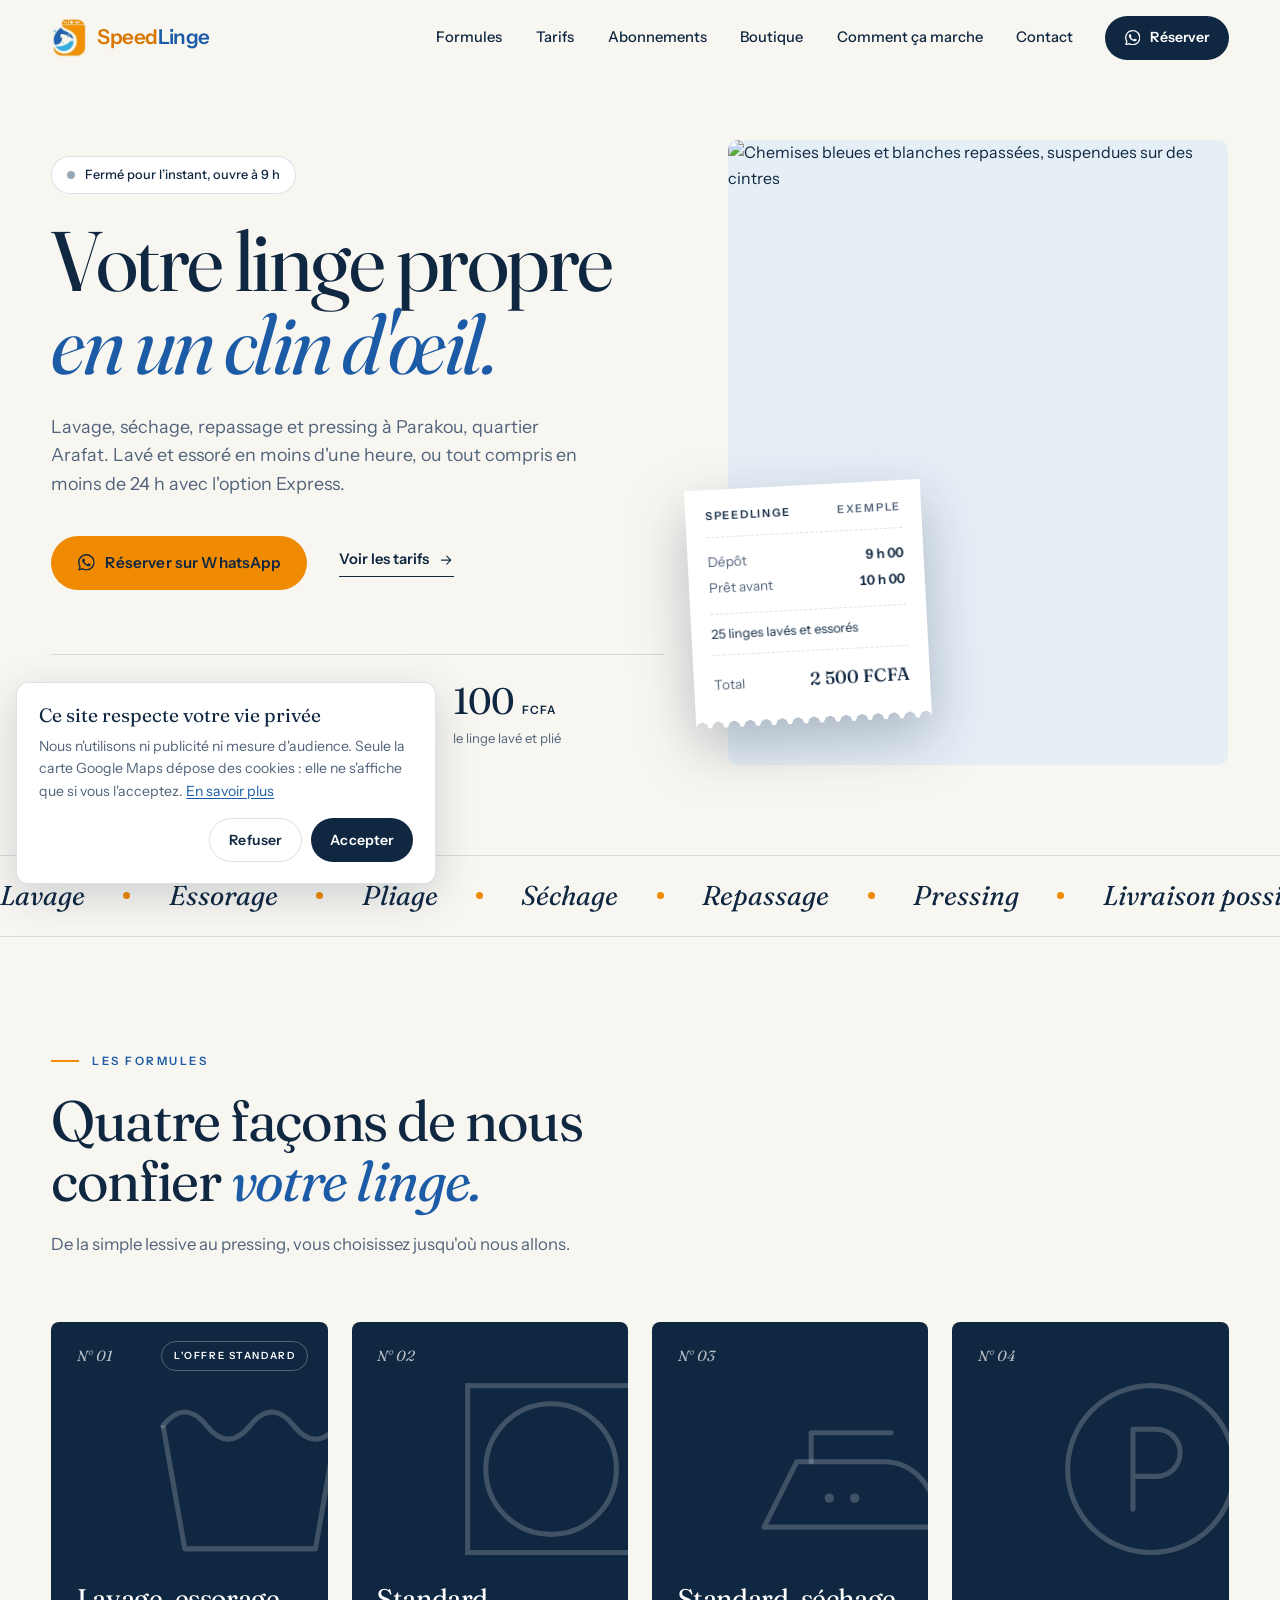
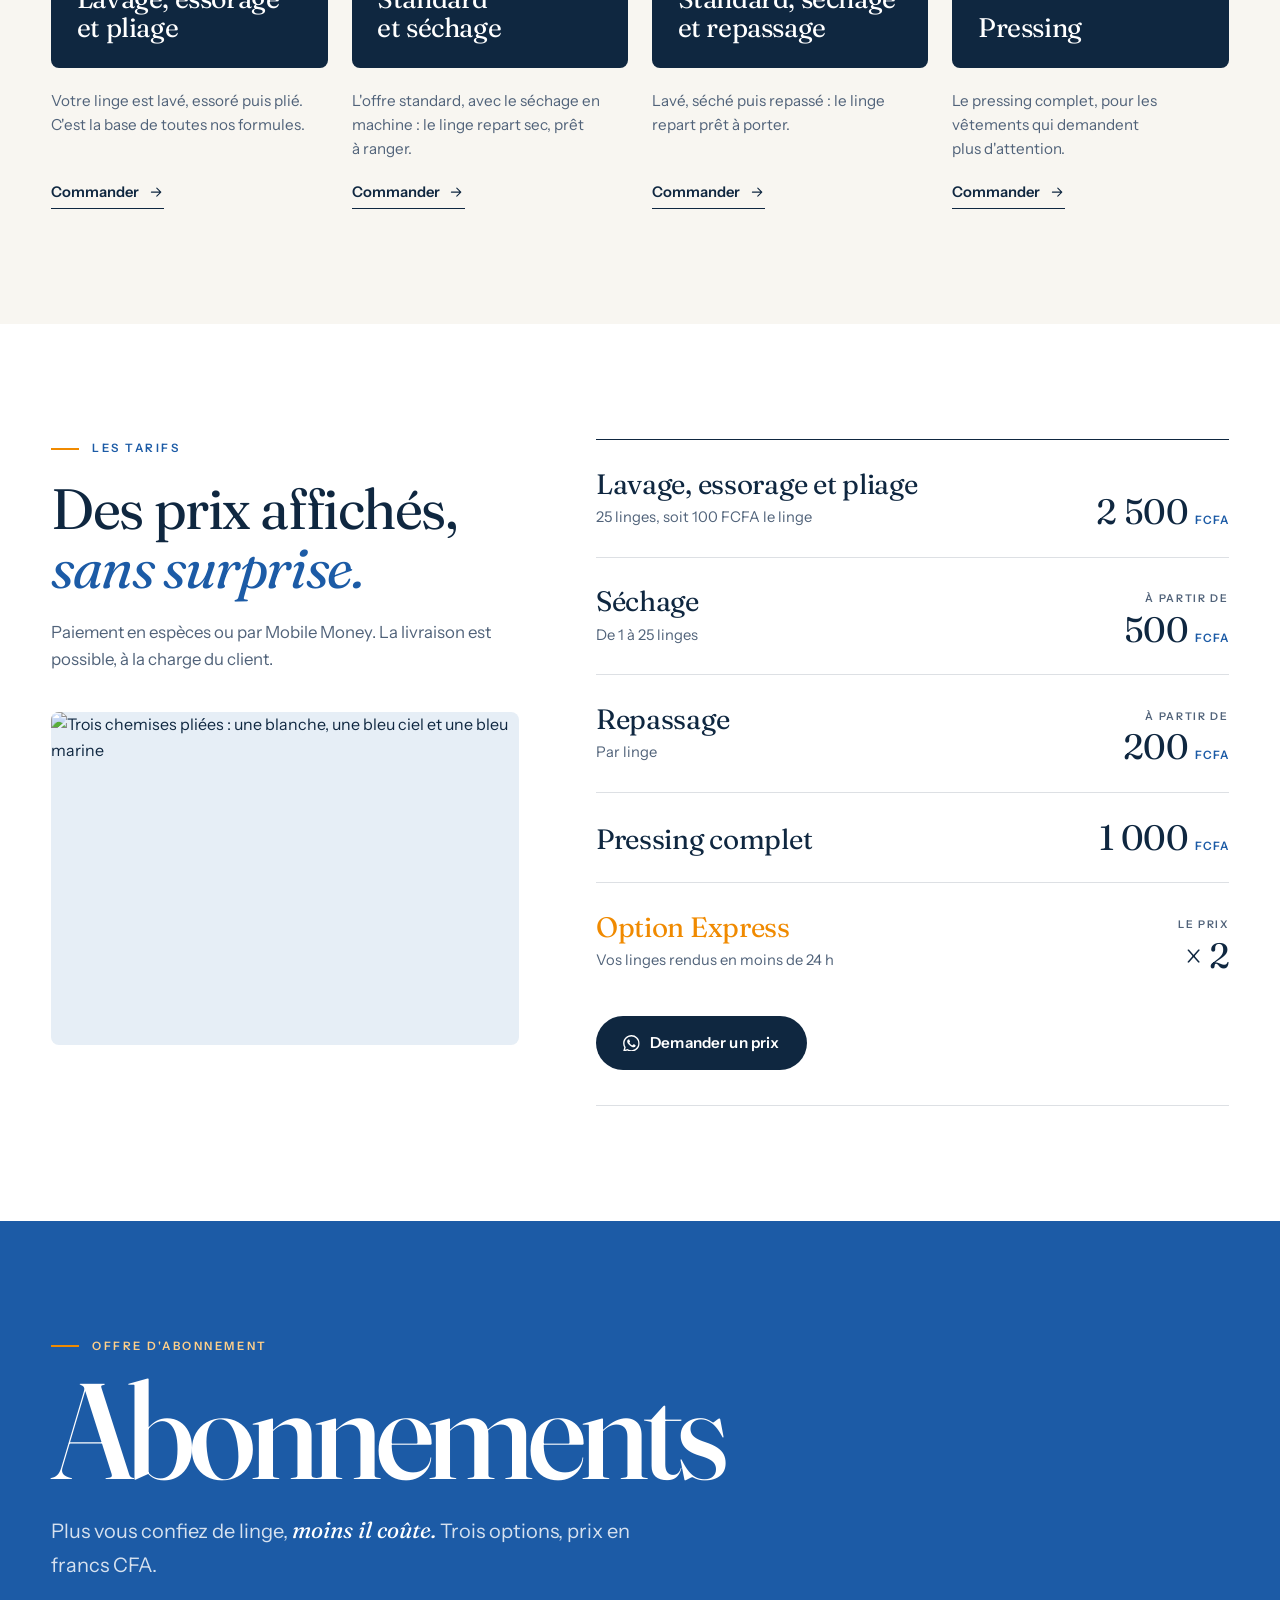
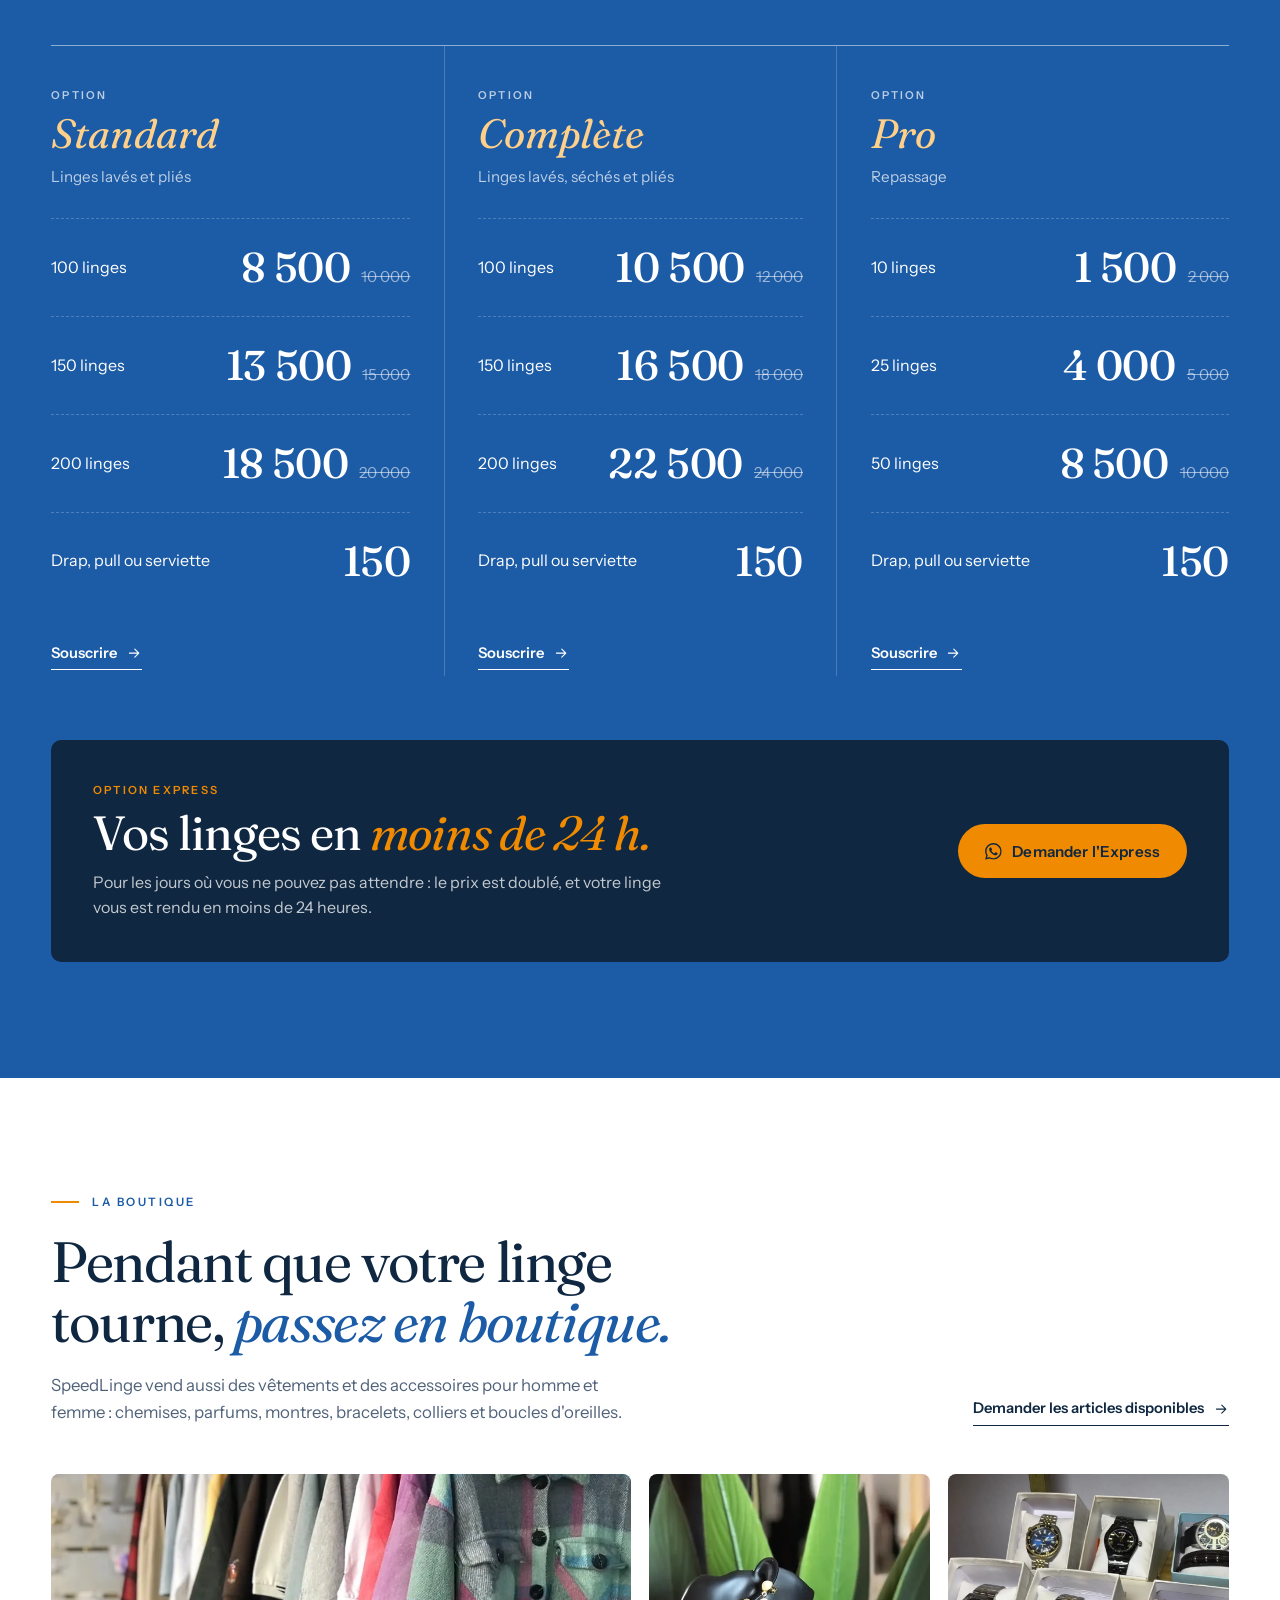
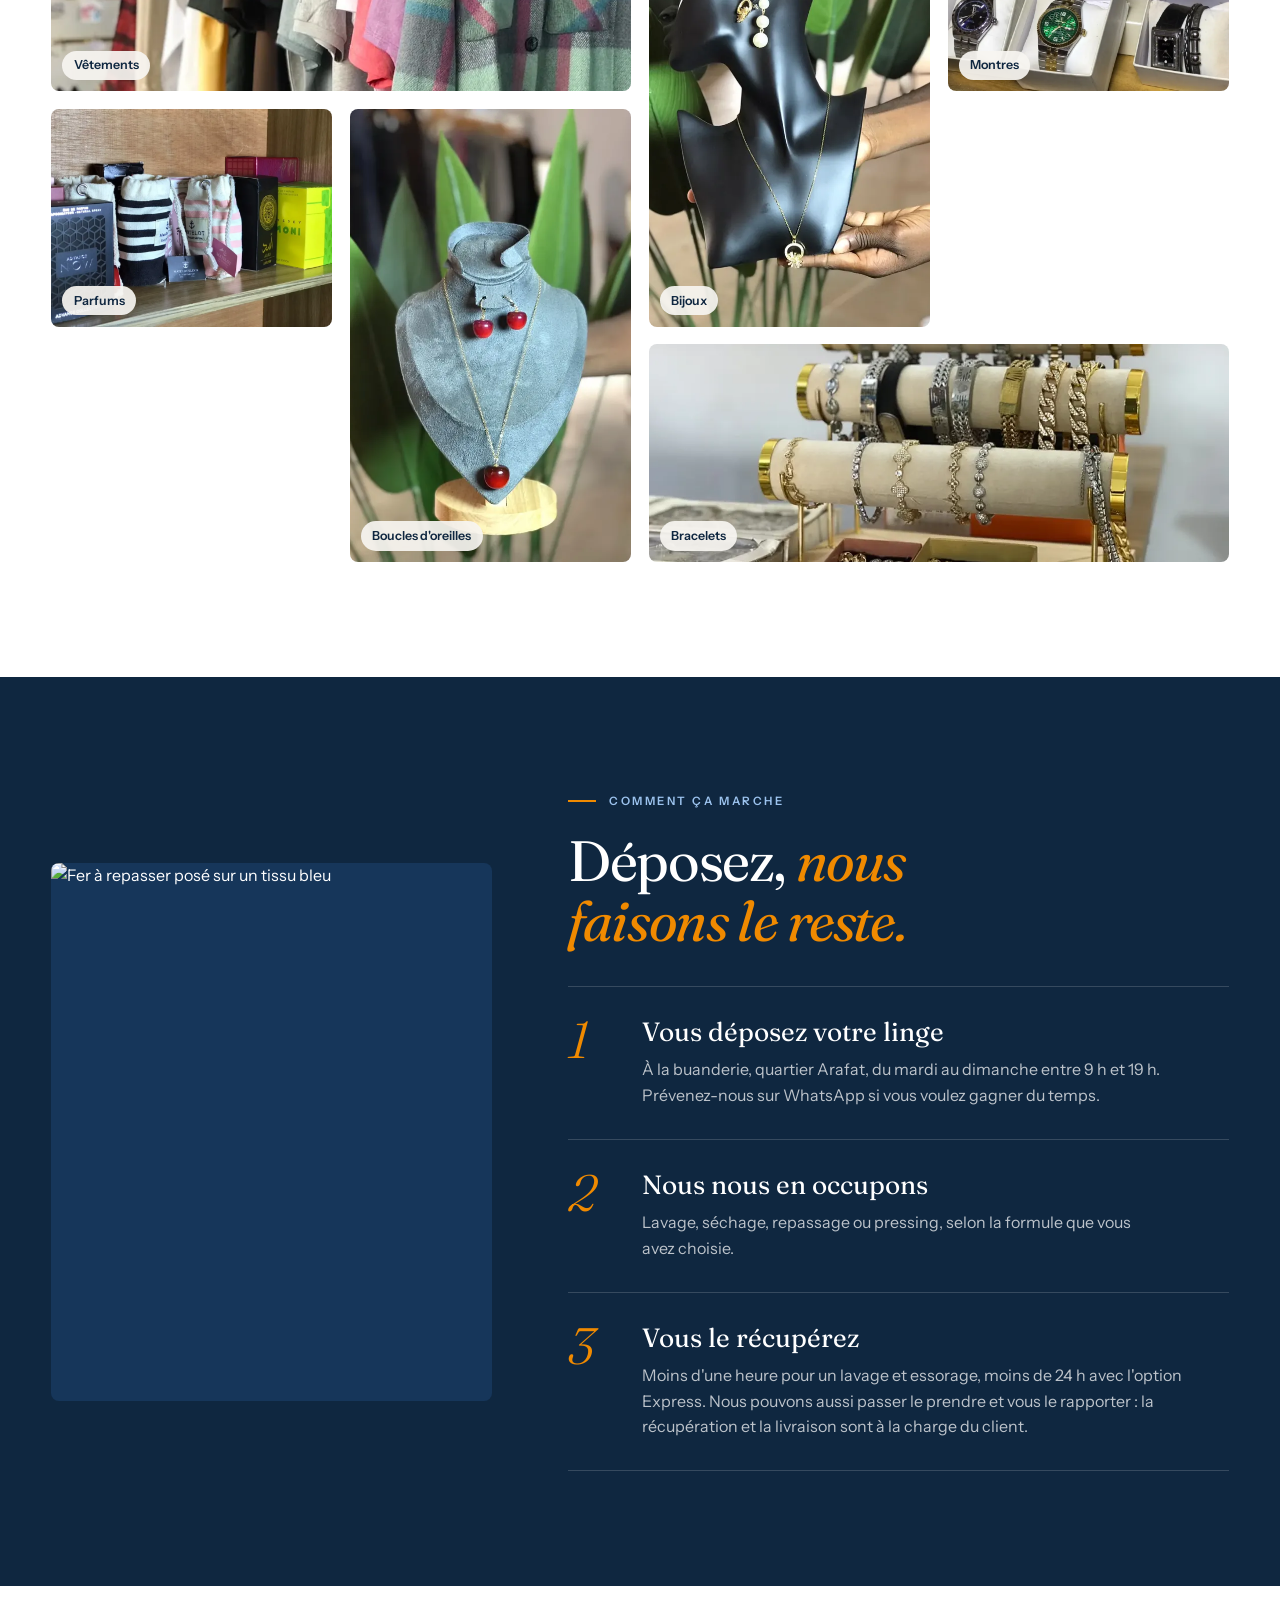
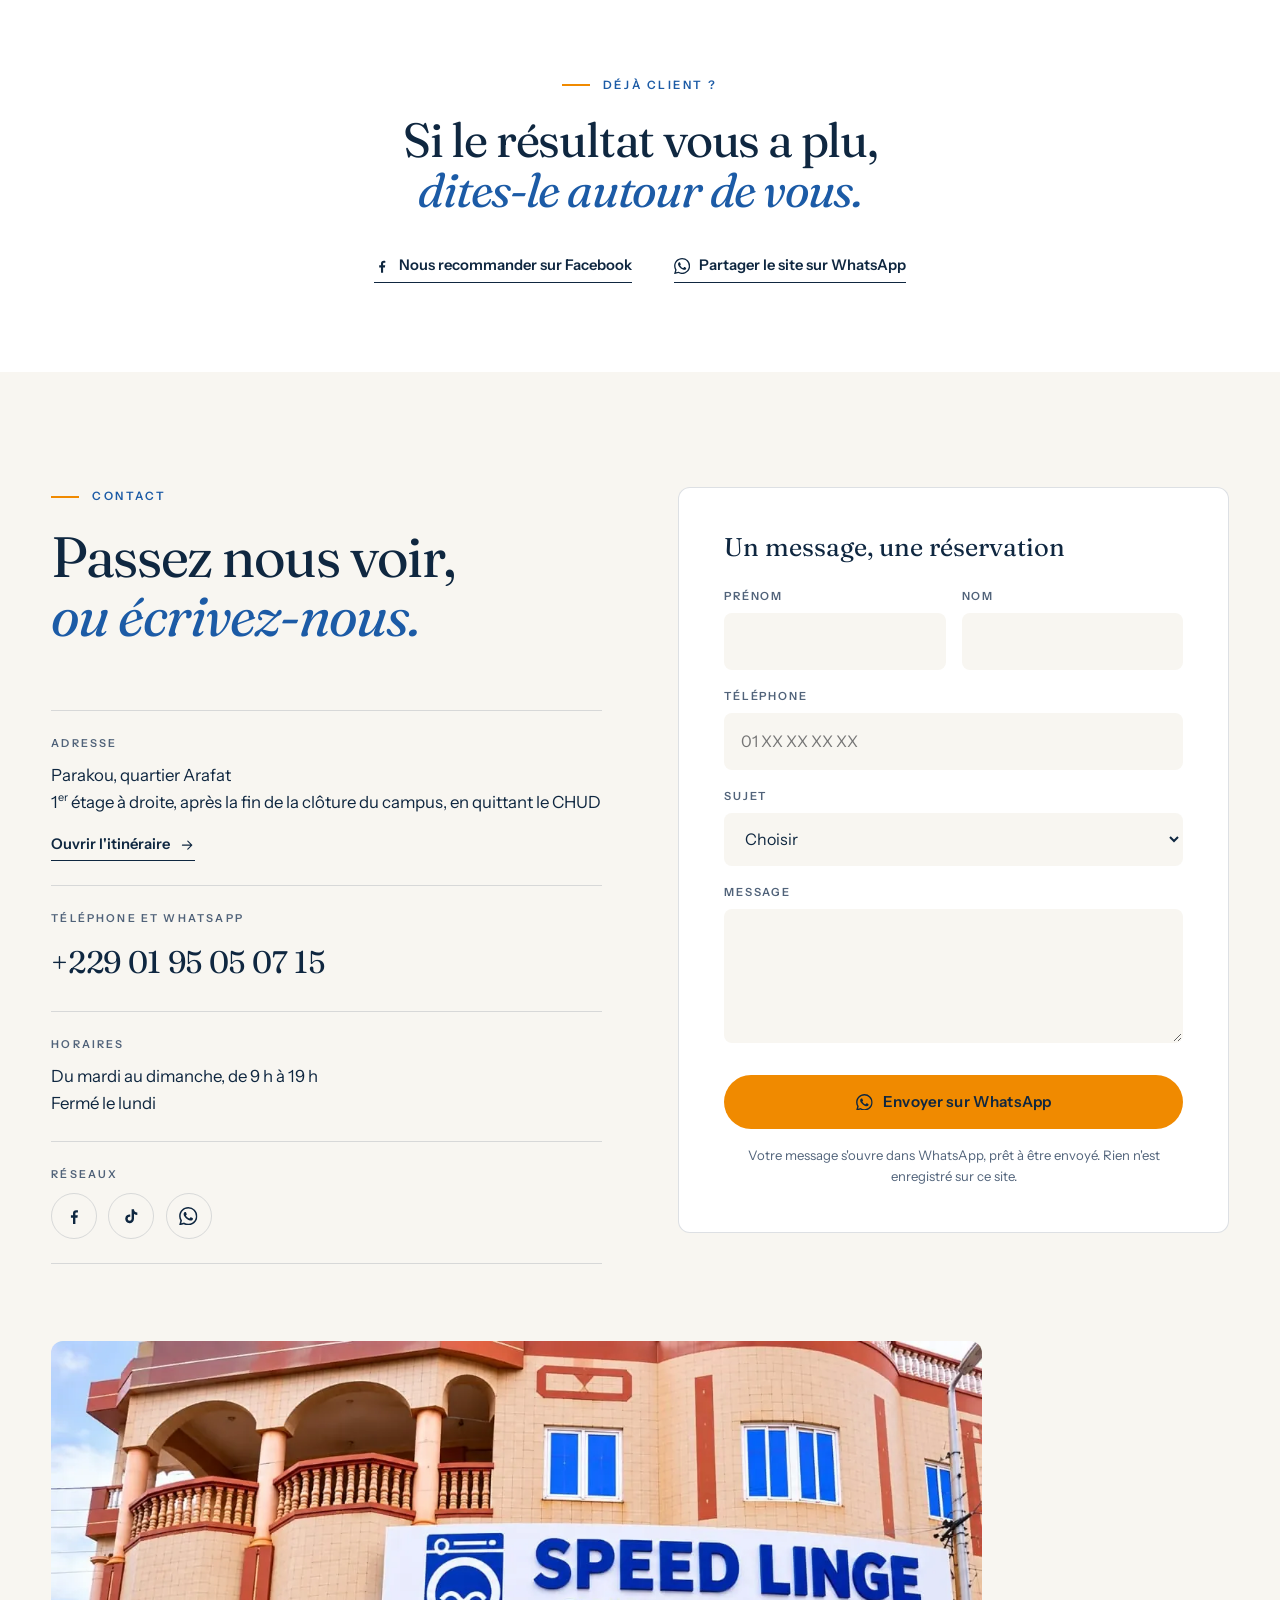
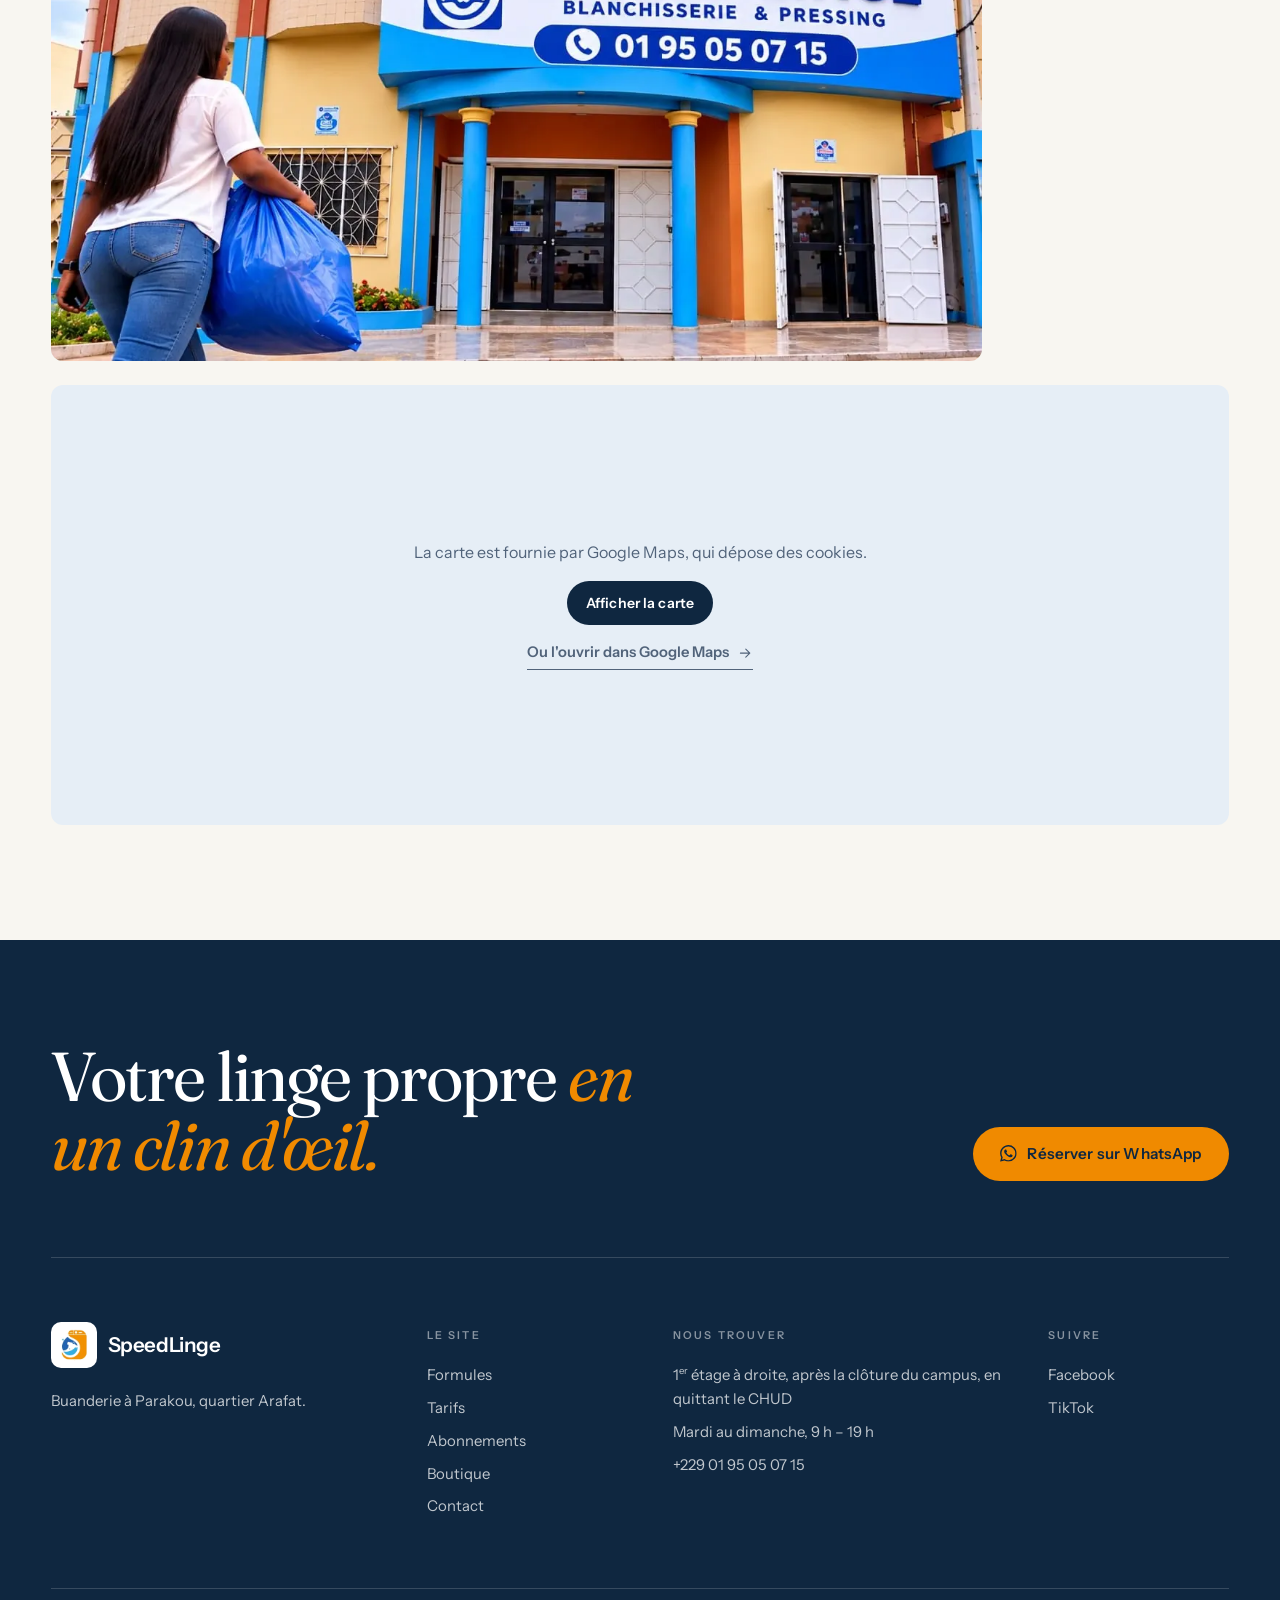
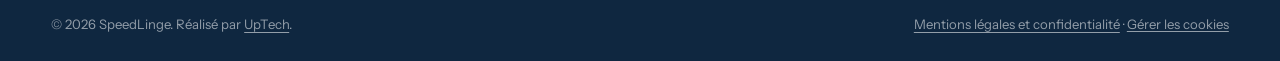
==== commit c770568c: "Ajoute une bannière de cookies et retire la mention des photos La carte Google Maps, seule source de" ====
--- a/index.html
+++ b/index.html
@@ -85,7 +85,7 @@
     <link rel="preconnect" href="https://images.unsplash.com">
     <link href="https://fonts.googleapis.com/css2?family=Fraunces:ital,opsz,wght,WONK@0,9..144,300..600,0..1;1,9..144,300..600,0..1&family=Instrument+Sans:wght@400;500;600&display=swap" rel="stylesheet">
 
-    <link rel="stylesheet" href="css/style.css?v=2026-10-04b">
+    <link rel="stylesheet" href="css/style.css?v=2026-10-04c">
 </head>
 <body>
 
@@ -545,10 +545,16 @@
             <img src="img/devanture.webp" width="1280" height="853" loading="lazy"
                  alt="Devanture de SpeedLinge, blanchisserie et pressing, avec son enseigne bleue">
         </figure>
-        <div class="map rv">
-            <iframe src="https://www.google.com/maps?q=9.334529841820128,2.6487189933049846&z=17&output=embed"
-                    title="SpeedLinge sur la carte, quartier Arafat à Parakou"
-                    loading="lazy" allowfullscreen referrerpolicy="no-referrer-when-downgrade"></iframe>
+        <div class="map rv" id="map">
+            <!-- La carte Google dépose des cookies : elle ne se charge qu'après accord du visiteur. -->
+            <iframe data-src="https://www.google.com/maps?q=9.334529841820128,2.6487189933049846&z=17&output=embed"
+                    title="SpeedLinge sur la carte, quartier Arafat à Parakou" hidden
+                    allowfullscreen referrerpolicy="no-referrer-when-downgrade"></iframe>
+            <div class="map-off">
+                <p>La carte est fournie par Google Maps, qui dépose des cookies.</p>
+                <button type="button" class="btn btn-ink btn-sm" data-cookies="ok">Afficher la carte</button>
+                <a class="lk" href="https://www.google.com/maps?q=9.334529841820128,2.6487189933049846" target="_blank" rel="noopener">Ou l'ouvrir dans Google Maps <svg class="ic" aria-hidden="true"><use href="#i-arrow"/></svg></a>
+            </div>
         </div>
     </div>
 </section>
@@ -595,8 +601,8 @@
         </div>
 
         <div class="ft-bot">
-            <p>&copy; 2026 SpeedLinge. Réalisé par <a href="https://tokponwe10.github.io/uptech-agency/" target="_blank" rel="noopener">UpTech</a>. Photographies d'illustration, sauf la boutique et la devanture.</p>
-            <p><a href="mentions-legales.html">Mentions légales et confidentialité</a></p>
+            <p>&copy; 2026 SpeedLinge. Réalisé par <a href="https://tokponwe10.github.io/uptech-agency/" target="_blank" rel="noopener">UpTech</a>.</p>
+            <p><a href="mentions-legales.html">Mentions légales et confidentialité</a> · <button type="button" class="ft-lk" data-cookies="gerer">Gérer les cookies</button></p>
         </div>
     </div>
 </footer>
@@ -606,6 +612,15 @@
     <svg class="ic" aria-hidden="true"><use href="#i-wa"/></svg>
 </a>
 
-<script src="js/main.js?v=2026-10-04b"></script>
+<div class="ck" id="ck" role="dialog" aria-live="polite" aria-label="Cookies" hidden>
+    <p class="ck-t">Ce site respecte votre vie privée</p>
+    <p class="ck-p">Nous n'utilisons ni publicité ni mesure d'audience. Seule la carte Google Maps dépose des cookies : elle ne s'affiche que si vous l'acceptez. <a href="mentions-legales.html#cookies">En savoir plus</a></p>
+    <div class="ck-b">
+        <button type="button" class="btn btn-sm ck-non" data-cookies="non">Refuser</button>
+        <button type="button" class="btn btn-ink btn-sm" data-cookies="ok">Accepter</button>
+    </div>
+</div>
+
+<script src="js/main.js?v=2026-10-04c"></script>
 </body>
 </html>
--- a/css/style.css
+++ b/css/style.css
@@ -394,6 +394,29 @@
 .front { margin-top: clamp(3rem, 6vw, 5rem); border-radius: 12px; overflow: hidden; aspect-ratio: 1280 / 853; max-height: 620px; background: var(--sky); }
 .front img { width: 100%; height: 100%; object-fit: cover; }
 .front + .map { margin-top: clamp(1rem, 2vw, 1.5rem); }
+
+/* Carte en attente d'accord */
+.map { position: relative; }
+.map-off {
+    position: absolute; inset: 0; display: flex; flex-direction: column; align-items: center; justify-content: center;
+    gap: 1rem; padding: 1.5rem; text-align: center; color: var(--muted);
+}
+.map.is-on .map-off { display: none; }
+
+/* Bannière de cookies */
+.ck {
+    position: fixed; left: 1rem; bottom: 1rem; z-index: 60; width: min(420px, calc(100% - 2rem));
+    padding: 1.3rem 1.4rem; border-radius: 12px; background: var(--white);
+    box-shadow: 0 12px 40px rgba(15, 39, 64, .18); border: 1px solid var(--line);
+}
+.ck[hidden] { display: none; }
+.ck-t { font-family: var(--serif); font-size: 1.2rem; line-height: 1.2; }
+.ck-p { margin-top: .5rem; font-size: .88rem; color: var(--muted); }
+.ck-p a { color: var(--blue); text-decoration: underline; text-underline-offset: 2px; }
+.ck-b { display: flex; justify-content: flex-end; gap: .6rem; margin-top: 1rem; }
+.ck-non { background: transparent; color: var(--ink); border: 1px solid var(--line); }
+.ck-non:hover { border-color: var(--ink); }
+.ft-lk { padding: 0; border: 0; background: none; font: inherit; color: inherit; cursor: pointer; text-decoration: underline; text-underline-offset: 2px; }
 
 /* Déroulé */
 .how { background: var(--ink); color: var(--white); }
